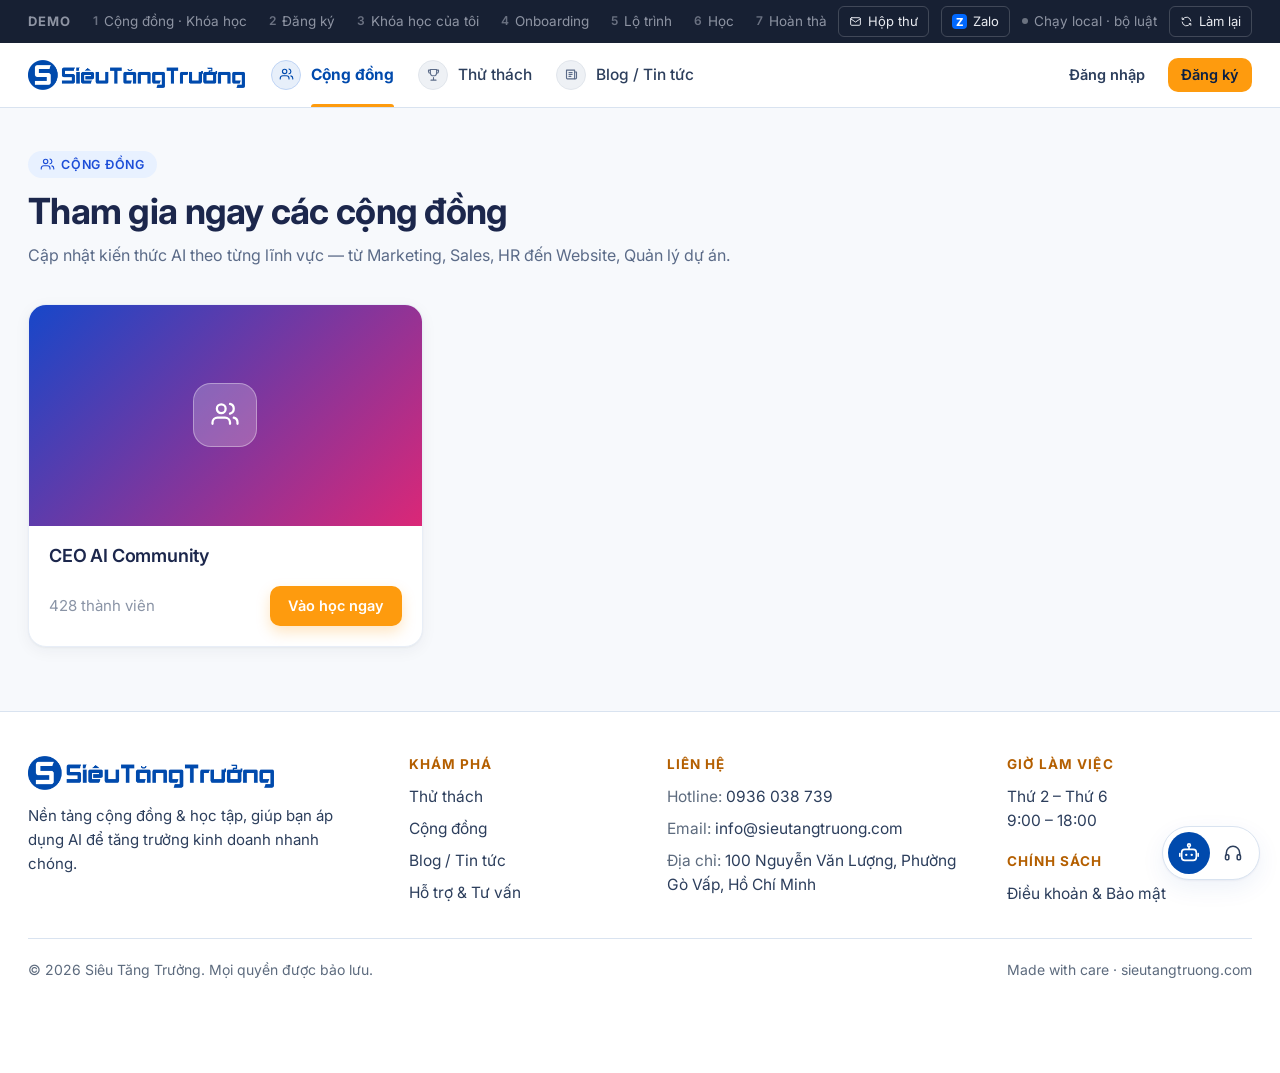
==== v2/index.html @ 042442c1 "2 version" ====
<!doctype html>
<html lang="vi">
<head>
<meta charset="utf-8">
<meta name="viewport" content="width=device-width,initial-scale=1,viewport-fit=cover">
<title>Hành trình AI for CEO · Version 2</title>
<link rel="preconnect" href="https://fonts.googleapis.com">
<link rel="preconnect" href="https://fonts.gstatic.com" crossorigin>
<link rel="stylesheet" href="https://fonts.googleapis.com/css2?family=Inter:wght@400..800&family=Roboto:wght@400..800&display=swap">
<link rel="stylesheet" href="../css/style.css">
</head>
<body>
<div id="app"></div>
<div id="toast" role="status" aria-live="polite"></div>

<!-- Thứ tự nạp quan trọng: dữ liệu → logic → giao diện → khởi động -->
<script>window.APP_V=2; /* Version 2: khóa học nằm trong Cộng đồng, không có trang Khóa học riêng */</script>
<script src="../js/data.js"></script>      <!-- nội dung khóa học: module, bài tập, giá -->
<script src="../js/planner.js"></script>   <!-- chia bài học, cá nhân hóa lộ trình, AI -->
<script src="../js/chatbot.js"></script>   <!-- chatbot onboarding + AI Learning Assistant -->
<script src="../js/email.js"></script>     <!-- email tự động: xác nhận đăng ký (hộp thư mô phỏng) -->
<script src="../js/dashboard.js"></script> <!-- Dashboard: bản đồ năng lực, hành trình, chia sẻ Facebook -->
<script src="../js/remind.js"></script>    <!-- nhắc lịch học kiểu Duolingo: Email + Zalo OA -->
<script src="../js/community.js"></script> <!-- CEO AI Community kiểu Skool, mở ở tab riêng -->
<script src="../js/screens.js"></script>   <!-- giao diện từng màn hình -->
<script src="../js/app.js"></script>       <!-- trạng thái, điều hướng, nút bấm, khởi động -->
</body>
</html>
---- css/style.css ----
/* =========================================================
   AI for CEO · Học viện Siêu Tăng Trưởng — giao diện
   Brand: xanh logo + cam ưu đãi. Tối giản: nền trắng, viền mảnh, 1 màu nhấn.
   ========================================================= */

/* ---------- token màu (sáng / tối) ---------- */
:root{
  /* Modern Executive Learning Platform (theo ai_for_ceo_ui_redesign.md) */
  --bg:#F7F9FC;--bg-2:#F0F3F8;--surface:#FFFFFF;--line:#E6EAF0;--line-2:#D5DCE6;
  --ink:#172033;--ink-2:#344054;--muted:#667085;
  /* Blue = hành động chính */
  --blue:#3874FF;--blue-hover:#1747C9;--blue-ink:#1747C9;--on-blue:#FFFFFF;--blue-soft:#EEF3FF;--blue-line:#C8D8FF;
  /* màu chức năng: Purple = AI · Green = hoàn thành · Orange = milestone · Yellow = thành tích · Teal = tiến độ/năng lực · Pink = điểm mốc hành trình */
  --purple:#7C5CFC;--purple-soft:#F2EFFF;--teal:#18A999;--teal-soft:#E7F7F5;--green:#22A06B;--yellow:#F5B942;--yellow-soft:#FFF6E0;--pink:#E66AAD;--pink-soft:#FDEFF6;
  --orange:#EF8426;--orange-ink:#B85A0C;--orange-soft:#FFF2E6;
  --ok:#17784F;--ok-soft:#E7F6EE;--warn:#8F5600;--warn-soft:#FFF5E0;--bad:#B4302A;--bad-soft:#FBE8E6;
  --shadow:0 1px 2px rgba(23,32,51,.04),0 4px 16px rgba(23,32,51,.05);
  --shadow-lg:0 2px 6px rgba(23,32,51,.05),0 16px 40px rgba(23,32,51,.08);
  --demo-bg:#172033;--demo-ink:#E8EAF0;--demo-muted:#8E94A3;
  --player:#172033;--player-2:#22304F;
  --r:16px;
  --logo:#0A4AAD;--logo-ink:#FFFFFF;
  --font:Roboto,system-ui,-apple-system,"Segoe UI",Arial,sans-serif;
  color-scheme:light;
}
@media (prefers-color-scheme:dark){:root:not([data-theme="light"]){color-scheme:dark;
  --bg:#0C0F16;--bg-2:#121620;--surface:#141925;--line:#232A38;--line-2:#313A4B;
  --ink:#EEF0F5;--ink-2:#C4C9D4;--muted:#8A92A2;
  --blue:#7AA2FF;--blue-hover:#9CB8FF;--blue-ink:#9CB8FF;--on-blue:#0C0F16;--blue-soft:#18203A;--blue-line:#2B3A66;--purple:#A08BFF;--purple-soft:#211B3D;--teal:#3CC9B8;--teal-soft:#10302C;--green:#4CC48D;--yellow:#F5C35E;--yellow-soft:#2E2610;--pink:#F08DC2;--pink-soft:#36182A;--shadow-lg:0 2px 6px rgba(0,0,0,.4),0 16px 40px rgba(0,0,0,.4);
  --orange:#FFA733;--orange-ink:#FFB95C;--orange-soft:#2F2310;
  --ok:#5CC98A;--ok-soft:#132B1D;--warn:#EDB65B;--warn-soft:#2E230E;--bad:#FF8074;--bad-soft:#361A18;
  --shadow:0 1px 2px rgba(0,0,0,.4),0 8px 24px rgba(0,0,0,.35);--demo-bg:#06080C;--player:#06080C;--player-2:#161C2B;--logo:#6F9BFF;--logo-ink:#0C0F16;}}
:root[data-theme="dark"]{color-scheme:dark;
  --bg:#0C0F16;--bg-2:#121620;--surface:#141925;--line:#232A38;--line-2:#313A4B;
  --ink:#EEF0F5;--ink-2:#C4C9D4;--muted:#8A92A2;
  --blue:#7AA2FF;--blue-hover:#9CB8FF;--blue-ink:#9CB8FF;--on-blue:#0C0F16;--blue-soft:#18203A;--blue-line:#2B3A66;--purple:#A08BFF;--purple-soft:#211B3D;--teal:#3CC9B8;--teal-soft:#10302C;--green:#4CC48D;--yellow:#F5C35E;--yellow-soft:#2E2610;--pink:#F08DC2;--pink-soft:#36182A;--shadow-lg:0 2px 6px rgba(0,0,0,.4),0 16px 40px rgba(0,0,0,.4);
  --orange:#FFA733;--orange-ink:#FFB95C;--orange-soft:#2F2310;
  --ok:#5CC98A;--ok-soft:#132B1D;--warn:#EDB65B;--warn-soft:#2E230E;--bad:#FF8074;--bad-soft:#361A18;
  --shadow:0 1px 2px rgba(0,0,0,.4),0 8px 24px rgba(0,0,0,.35);--demo-bg:#06080C;--player:#06080C;--player-2:#161C2B;--logo:#6F9BFF;--logo-ink:#0C0F16;}

/* ---------- nền tảng ---------- */
*{box-sizing:border-box}
html,body{margin:0}
img{max-width:100%}
[hidden]{display:none!important}
body{background:var(--bg);color:var(--ink);font-family:var(--font);font-size:16px;line-height:1.55;-webkit-font-smoothing:antialiased}
h1,h2,h3,h4{margin:0;line-height:1.25;text-wrap:balance;letter-spacing:-.01em}
p{margin:0}
button,input,select,textarea{font:inherit;color:inherit}
button{cursor:pointer}
:focus-visible{outline:2px solid var(--blue);outline-offset:2px;border-radius:6px}
.ic{flex:none;vertical-align:middle}
.wrap{max-width:1160px;margin-inline:auto;padding-inline:20px}
.narrow{max-width:840px}
.muted{color:var(--muted)}
.tnum{font-variant-numeric:tabular-nums}
.strike{text-decoration:line-through;color:var(--muted);font-weight:500}
@media (prefers-reduced-motion:reduce){*{animation:none!important;transition:none!important}}

/* ---------- thanh demo ---------- */
.demo{background:var(--demo-bg);color:var(--demo-ink);font-size:13.5px}
.demo .wrap{display:flex;align-items:center;gap:12px;padding-block:6px}
.demo-tag{font-weight:700;letter-spacing:.08em;text-transform:uppercase;font-size:13px;color:var(--demo-muted);white-space:nowrap}
.demo-steps{display:flex;gap:2px;overflow-x:auto;flex:1;scrollbar-width:none}
.demo-steps::-webkit-scrollbar{display:none}
.demo-steps button{background:transparent;border:0;color:var(--demo-muted);padding:5px 10px;border-radius:6px;white-space:nowrap;font-size:13.5px;display:flex;gap:6px;align-items:center}
.demo-steps button b{font-weight:600;font-size:12px;opacity:.7}
.demo-steps button:hover{color:var(--demo-ink)}
.demo-steps button.on{color:#fff;background:rgba(255,255,255,.1)}
.demo-reset{background:none;border:1px solid rgba(255,255,255,.18);color:var(--demo-ink);border-radius:6px;padding:4px 10px;font-size:13px;white-space:nowrap;display:flex;gap:6px;align-items:center}
.ai-dot{display:inline-flex;align-items:center;gap:6px;white-space:nowrap;color:var(--demo-muted)}
.ai-dot i{width:6px;height:6px;border-radius:50%;background:#6b7280}
.ai-dot.on i{background:#4ade80}
@media (max-width:760px){.ai-dot span{display:none}}

/* ---------- header ---------- */
.hdr{background:color-mix(in srgb,var(--surface) 94%,transparent);backdrop-filter:saturate(1.4) blur(10px);border-bottom:1px solid var(--line);position:sticky;top:env(safe-area-inset-top,0px);z-index:20}
.hdr .wrap{display:flex;align-items:center;height:64px;gap:20px}
.logo{display:flex;align-items:center;gap:8px;background:none;border:0;padding:0;color:var(--logo)}
.logo-img{height:30px;width:auto;max-width:none;display:block}
@media (max-width:900px){.logo-img{height:26px}}
@media (max-width:420px){.logo-img{height:22px}}
.nav{display:flex;gap:4px;align-items:center;flex:1}
.nav button{background:none;border:0;padding:8px 12px;border-radius:8px;color:var(--ink-2);font-weight:500;font-size:15.5px;white-space:nowrap}
.nav button:hover{background:var(--bg-2);color:var(--ink)}
.nav button.on{color:var(--blue);font-weight:600}
.hdr-r{display:flex;align-items:center;gap:10px;margin-left:auto}
.hdr .me{display:flex;align-items:center;gap:8px;background:none;border:0;padding:4px;font-weight:600;font-size:15px;color:var(--ink);white-space:nowrap}
.avatar{width:32px;height:32px;border-radius:50%;background:var(--blue-soft);color:var(--blue);display:grid;place-items:center;font-weight:700;font-size:14px}
@media (max-width:1060px){.nav{display:none}.hdr .me span.n{display:none}}

/* ---------- nút ---------- */
.btn{display:inline-flex;align-items:center;justify-content:center;gap:8px;border-radius:10px;border:1px solid transparent;padding:10px 16px;font-weight:600;font-size:15px;line-height:1.2;transition:background .15s,border-color .15s,color .15s;white-space:nowrap}
.btn-lg{padding:13px 22px;font-size:16px;border-radius:12px}
.btn-sm{padding:7px 12px;font-size:14.5px;border-radius:10px}
.btn-primary{background:var(--blue);color:var(--on-blue)}
.btn-primary:hover{background:var(--blue-hover)}
.btn-line{background:var(--surface);border-color:var(--line);color:var(--ink);box-shadow:0 1px 2px rgba(23,32,51,.04)}
.btn-line:hover{border-color:var(--line-2);background:var(--bg-2)}
.btn-ghost{background:transparent;color:var(--ink-2)}
.btn-ghost:hover{background:var(--bg-2)}
.btn-link{background:none;border:0;padding:0;color:var(--blue);font-weight:600}
.btn[disabled]{opacity:.4;cursor:not-allowed}
.btn-block{width:100%}

/* ---------- chữ ---------- */
.eyebrow{font-size:13px;font-weight:700;letter-spacing:.1em;text-transform:uppercase;color:var(--blue)}
.h2{font-size:clamp(26px,2.6vw,30px);font-weight:700;letter-spacing:-.015em}
.sec-head .h2{font-size:clamp(30px,3.4vw,38px)}
.h3{font-size:19px;font-weight:600}
.sub{color:var(--muted);font-size:16px;max-width:62ch}
.sec{padding-block:88px}
.band{background:var(--bg-2);border-block:1px solid var(--line)}
.sec-head{display:grid;gap:12px;margin-bottom:40px;max-width:760px}
.promo{display:inline-flex;align-items:center;gap:6px;font-size:13px;font-weight:700;color:var(--orange-ink);background:var(--orange-soft);padding:4px 10px;border-radius:6px}

/* ---------- card & lưới ---------- */
.card{background:var(--surface);border:1px solid var(--line);border-radius:var(--r);box-shadow:var(--shadow)}
.pad{padding:24px}
.grid{display:grid;gap:16px}
.g2{grid-template-columns:repeat(2,minmax(0,1fr))}
.g3{grid-template-columns:repeat(3,minmax(0,1fr))}
.g4{grid-template-columns:repeat(4,minmax(0,1fr))}
@media (max-width:980px){.g4{grid-template-columns:repeat(2,minmax(0,1fr))}.g3{grid-template-columns:repeat(2,minmax(0,1fr))}}
@media (max-width:640px){.g2,.g3,.g4{grid-template-columns:1fr}}

/* ---------- landing: hero ---------- */
.hero{display:grid;grid-template-columns:1.1fr .9fr;gap:56px;align-items:center;padding-block:72px 88px}
.hero h1{font-size:clamp(48px,7.4vw,90px);font-weight:800;letter-spacing:-.045em;line-height:.98;margin-top:18px}
.hero h1 span{color:var(--blue)}
.hero-kicker{font-size:19px;font-weight:700;margin-top:18px;color:var(--ink)}
.hero-lead{font-size:clamp(19px,1.8vw,22px);color:var(--ink-2);margin-top:10px;max-width:40ch;line-height:1.5}
.hero-price{display:flex;align-items:baseline;gap:12px;flex-wrap:wrap;margin-top:28px}
.hero-cta{display:flex;flex-wrap:wrap;gap:10px;margin-top:22px}
.hero-facts{list-style:none;padding:0;margin:28px 0 0;display:flex;flex-wrap:wrap;gap:8px 24px;color:var(--muted);font-size:15px}
.hero-facts li{display:flex;gap:7px;align-items:center}
.hero-card{box-shadow:var(--shadow);padding:20px}
.hc-top{display:flex;justify-content:space-between;align-items:center;font-size:13.5px;color:var(--muted);padding-bottom:14px;border-bottom:1px solid var(--line)}
.hc-chat{display:grid;gap:8px;padding-block:16px}
.bub{padding:10px 13px;border-radius:12px;font-size:15px;max-width:88%;line-height:1.45;justify-self:start;min-width:0;overflow-wrap:anywhere}
.bub.me{background:var(--blue);color:var(--on-blue);justify-self:end;border-bottom-right-radius:4px}
.bub.bot{background:var(--bg-2);border-bottom-left-radius:4px}
.hc-plan{list-style:none;padding:0;margin:0;border-top:1px solid var(--line)}
.hc-plan li{display:grid;grid-template-columns:50px 1fr auto;gap:10px;padding:9px 0;border-bottom:1px solid var(--line);font-size:14.5px;align-items:center}
.hc-plan li:last-child{border-bottom:0}
.hc-plan li span:nth-child(2){overflow:hidden;text-overflow:ellipsis;white-space:nowrap;min-width:0}
.hc-plan .d{color:var(--muted);font-size:13px;font-weight:600}
.hc-plan .m{color:var(--muted);font-size:13px}
@media (max-width:920px){.hero{grid-template-columns:1fr;gap:40px;padding-block:48px 64px}}

/* ---------- landing: các khối nội dung ---------- */
.isnot .card{display:grid;gap:14px;align-content:start}
.isnot ul{list-style:none;padding:0;margin:0;display:grid;gap:12px}
.isnot li{display:grid;grid-template-columns:22px 1fr;gap:10px}
.isnot .yes .ic{color:var(--ok);margin-top:3px}
.isnot .no .ic{color:var(--bad);margin-top:3px}
.isnot .no li{color:var(--ink-2)}
.oneliner{margin-top:24px;padding:22px 24px;border-radius:var(--r);background:var(--blue-soft);font-size:18px;font-weight:600;line-height:1.5}
.oneliner span{display:block;font-size:12.5px;font-weight:700;letter-spacing:.1em;text-transform:uppercase;color:var(--blue);margin-bottom:6px}
.chain{display:flex;flex-wrap:wrap;gap:8px;align-items:center}
.chain span{font-size:14.5px;font-weight:700;letter-spacing:.02em;padding:8px 14px;border-radius:99px;border:1px solid var(--line-2);background:var(--surface);white-space:nowrap}
.chain span:last-child{background:var(--blue);color:var(--on-blue);border-color:var(--blue)}
.chain .ic{color:var(--muted)}
.aha{list-style:none;padding:0;margin:28px 0 0;display:grid;grid-template-columns:repeat(4,minmax(0,1fr));gap:16px}
.aha li{font-size:16px;font-weight:600;line-height:1.45;padding-top:14px;border-top:2px solid var(--ink)}
@media (max-width:900px){.aha{grid-template-columns:repeat(2,minmax(0,1fr))}}
@media (max-width:520px){.aha{grid-template-columns:1fr}}
.mod{display:grid;gap:8px;align-content:start;padding:20px}
.mod .no{font-size:13px;font-weight:700;color:var(--muted);letter-spacing:.06em;font-variant-numeric:tabular-nums}
.mod h3{font-size:17px;font-weight:700}
.mod p{font-size:14.5px;color:var(--muted);line-height:1.5}
.adsflow{display:grid;grid-template-columns:repeat(6,minmax(0,1fr));gap:12px}
.adsflow div{padding:16px;border-radius:10px;background:var(--surface);border:1px solid var(--line);display:grid;gap:6px;align-content:start}
.adsflow b{font-size:13px;letter-spacing:.08em;text-transform:uppercase;color:var(--blue)}
.adsflow p{font-size:14.5px;color:var(--ink-2);line-height:1.5}
@media (max-width:980px){.adsflow{grid-template-columns:repeat(3,minmax(0,1fr))}}
@media (max-width:560px){.adsflow{grid-template-columns:1fr}}
.formula{display:grid;grid-template-columns:repeat(5,minmax(0,1fr));border-top:1px solid var(--line-2)}
.formula li{list-style:none;padding:18px 18px 0 0;position:relative}
.formula li::before{content:"";position:absolute;top:-5px;left:0;width:9px;height:9px;border-radius:50%;background:var(--blue)}
.formula .n{font-size:13px;font-weight:700;color:var(--muted);letter-spacing:.06em}
.formula h3{font-size:16.5px;margin:6px 0 6px}
.formula p{font-size:14.5px;color:var(--muted)}
ol.formula{margin:0;padding:0}
@media (max-width:980px){.formula{grid-template-columns:1fr;border-top:0;border-left:1px solid var(--line-2);gap:4px}.formula li{padding:0 0 18px 22px}.formula li::before{top:6px;left:-5px}}
.ratio{display:flex;gap:4px;margin-top:28px;height:44px;border-radius:10px;overflow:hidden;font-size:14.5px;font-weight:600}
.ratio div{display:flex;align-items:center;padding-inline:16px;white-space:nowrap;overflow:hidden}
.ratio .a{flex:75;background:var(--blue);color:var(--on-blue)}
.ratio .b{flex:25;background:var(--bg-2);color:var(--ink-2);border:1px solid var(--line)}
.layer{padding:24px;display:grid;gap:10px;align-content:start}
.layer .tag{font-size:12.5px;font-weight:700;letter-spacing:.08em;text-transform:uppercase;color:var(--muted)}
.layer.core{border-color:var(--blue)}
.layer.core .tag{color:var(--blue)}
.layer h3{font-size:19px}
.layer p{font-size:15.5px;color:var(--ink-2)}
.promise{list-style:none;padding:0;margin:0;display:grid;gap:14px}
.promise li{display:grid;grid-template-columns:22px 1fr;gap:10px}
.promise .ic{color:var(--blue);margin-top:3px}
.ba{display:grid;gap:16px}
.ba div{padding:20px;border-radius:var(--r);border:1px solid var(--line);background:var(--surface);display:grid;gap:8px;align-content:start}
.ba b{font-size:12.5px;letter-spacing:.1em;text-transform:uppercase;color:var(--muted)}
.ba div:last-child{border-color:var(--blue)}
.ba div:last-child b{color:var(--blue)}
.ba p{font-size:16.5px;font-weight:600;line-height:1.45}
.price-wrap{display:grid;grid-template-columns:1fr 420px;gap:40px;align-items:start}
.price-box{padding:28px;box-shadow:var(--shadow);display:grid;gap:18px}
.price-now{font-size:46px;font-weight:800;letter-spacing:-.03em;line-height:1}
.price-row{display:flex;align-items:baseline;gap:12px;flex-wrap:wrap}
.cta-band{display:flex;justify-content:space-between;align-items:center;gap:24px;flex-wrap:wrap;padding:36px;border-radius:16px;background:var(--blue);color:var(--on-blue)}
.cta-band h2{font-size:clamp(24px,2.6vw,32px);font-weight:800;max-width:30ch}
.cta-band p{opacity:.85;margin-top:8px}
.cta-band .btn{background:var(--on-blue);color:var(--blue)}
@media (max-width:900px){.price-wrap{grid-template-columns:1fr}}

/* ---------- khung trang ---------- */
.page{padding-block:36px 64px}
.page-head{display:grid;gap:10px;margin-bottom:28px}
.crumbs{display:flex;gap:6px;align-items:center;font-size:14px;color:var(--muted);margin-bottom:18px;flex-wrap:wrap}
.crumbs button{background:none;border:0;padding:0;color:var(--muted);font-weight:500}
.crumbs button:hover{color:var(--blue)}
.two{display:grid;grid-template-columns:minmax(0,1fr) 360px;gap:24px;align-items:start}
.sticky{position:sticky;top:calc(env(safe-area-inset-top,0px) + 84px)}
@media (max-width:980px){.two{grid-template-columns:1fr}.sticky{position:static}}

/* ---------- form ---------- */
.form{padding:28px;display:grid;gap:26px}
fieldset{border:0;padding:0;margin:0;display:grid;gap:10px}
legend{font-weight:600;margin-bottom:10px;font-size:16px;padding:0}
.opt-grid{display:grid;grid-template-columns:repeat(auto-fill,minmax(200px,1fr));gap:8px}
.opt{display:flex;gap:10px;align-items:center;border:1px solid var(--line-2);border-radius:10px;padding:11px 13px;cursor:pointer;background:var(--surface);font-size:15.5px;transition:border-color .15s,background .15s}
.opt:hover{border-color:var(--blue)}
.opt input{accent-color:var(--blue);width:16px;height:16px;margin:0;flex:none}
.opt:has(input:checked){border-color:var(--blue);background:var(--blue-soft)}
.field{display:grid;gap:6px}
.field label{font-weight:600;font-size:14.5px}
.inp{width:100%;border:1px solid var(--line-2);border-radius:10px;padding:10px 12px;background:var(--surface);font-size:15.5px}
.inp:focus{outline:2px solid var(--blue);outline-offset:-1px;border-color:transparent}
textarea.inp{resize:vertical;min-height:80px;line-height:1.55}
input[type=file].inp{padding:8px}
.row2{display:grid;grid-template-columns:1fr 1fr;gap:14px}
@media (max-width:560px){.row2{grid-template-columns:1fr}}
.form-foot{display:flex;justify-content:space-between;align-items:center;gap:12px;flex-wrap:wrap}
.hint{font-size:14px;color:var(--muted)}
.sample-tag{display:inline-flex;gap:6px;align-items:center;font-size:13px;font-weight:600;color:var(--muted);border:1px dashed var(--line-2);padding:3px 10px;border-radius:6px}
.demo-box{border:1px dashed var(--line-2);border-radius:10px;padding:14px 16px;display:grid;gap:10px}
.demo-box .t{font-size:12px;font-weight:700;letter-spacing:.08em;text-transform:uppercase;color:var(--muted)}
.seg{display:inline-flex;border:1px solid var(--line-2);border-radius:10px;overflow:hidden;flex-wrap:wrap;justify-self:start}
.seg button{background:var(--surface);border:0;padding:8px 14px;font-size:14.5px;font-weight:500;color:var(--ink-2)}
.seg button+button{border-left:1px solid var(--line-2)}
.seg button.on{background:var(--ink);color:var(--bg)}

/* ---------- lỗi & phản hồi hệ thống ---------- */
.err{display:flex;gap:8px;align-items:flex-start;color:var(--bad);font-size:14.5px;font-weight:500;background:var(--bad-soft);padding:10px 12px;border-radius:8px}
.inp[aria-invalid="true"]{border-color:var(--bad);box-shadow:0 0 0 3px var(--bad-soft)}
#toast{position:fixed;left:50%;bottom:calc(24px + env(safe-area-inset-bottom,0px));transform:translate(-50%,16px);z-index:60;display:flex;gap:10px;align-items:center;background:var(--ink);color:var(--bg);padding:12px 18px;border-radius:12px;font-size:15.5px;font-weight:500;box-shadow:var(--shadow);opacity:0;pointer-events:none;transition:opacity .2s,transform .2s;max-width:calc(100vw - 40px)}
#toast.show{opacity:1;transform:translate(-50%,0)}
#toast .ic{color:#4ade80}
#toast.bad .ic{color:#FF8074}

/* ---------- stepper thanh toán ---------- */
.stepper{display:flex;gap:24px;flex-wrap:wrap;margin-bottom:24px;font-size:14.5px}
.stepper span{display:flex;gap:8px;align-items:center;font-weight:600;color:var(--muted)}
.stepper span i{font-style:normal;width:22px;height:22px;border-radius:50%;display:grid;place-items:center;font-size:12.5px;border:1px solid var(--line-2)}
.stepper span.on{color:var(--ink)}
.stepper span.on i{background:var(--blue);color:var(--on-blue);border-color:var(--blue)}
.stepper span.ok i{background:var(--ok-soft);color:var(--ok);border-color:transparent}

/* ---------- tóm tắt, trạng thái ---------- */
.sum-row{display:flex;justify-content:space-between;gap:12px;padding:11px 0;border-bottom:1px solid var(--line);font-size:15.5px}
.sum-row:last-child{border-bottom:0}
.sum-row .k{color:var(--muted)}
.sum-row .v{font-weight:600;text-align:right}
.sum-row.disc .v{color:var(--orange-ink)}
.total{font-size:28px;font-weight:800;letter-spacing:-.02em}
.status{display:grid;justify-items:center;text-align:center;gap:14px;padding:48px 24px}
.status .big{width:60px;height:60px;border-radius:50%;display:grid;place-items:center}
.status .big.ok{background:var(--ok-soft);color:var(--ok)}
.status .big.bad{background:var(--bad-soft);color:var(--bad)}
.spin{width:40px;height:40px;border-radius:50%;border:3px solid var(--line);border-top-color:var(--blue);animation:sp .9s linear infinite}
@keyframes sp{to{transform:rotate(360deg)}}
.callout{border-radius:10px;padding:14px 16px;display:grid;gap:8px;font-size:15.5px}
.callout.warn{background:var(--warn-soft)}
.callout.warn b{color:var(--warn)}
.callout.info{background:var(--blue-soft)}
.callout.ok{background:var(--ok-soft)}

/* ---------- chat ---------- */
.chat{display:flex;flex-direction:column;height:min(640px,72vh);overflow:hidden}
.chat-h{display:flex;align-items:center;gap:12px;padding:14px 18px;border-bottom:1px solid var(--line)}
.bot-av{width:36px;height:36px;border-radius:50%;background:var(--blue-soft);color:var(--blue);display:grid;place-items:center;flex:none}
.chat-h b{display:block;font-size:16px}
.chat-h span{font-size:13.5px;color:var(--muted)}
.step-count{margin-left:auto;display:inline-flex;gap:6px;align-items:center;font-size:14px;font-weight:600;color:var(--blue);background:var(--blue-soft);padding:5px 12px;border-radius:99px;white-space:nowrap}
.chat-log{flex:1;overflow-y:auto;padding:18px;display:flex;flex-direction:column;gap:10px}
.msg{padding:10px 14px;border-radius:12px;max-width:84%;font-size:15.5px;line-height:1.55;overflow-wrap:anywhere}
.msg.bot{background:var(--bg-2);border-bottom-left-radius:4px}
.msg.user{background:var(--blue);color:var(--on-blue);margin-left:auto;border-bottom-right-radius:4px}
.msg.typing{color:var(--muted);font-style:italic}
.chips{display:flex;flex-wrap:wrap;gap:8px;padding:0 18px 12px}
.chip{border:1px solid var(--line-2);color:var(--ink);background:var(--surface);border-radius:99px;padding:9px 15px;min-height:38px;font-size:15px;font-weight:500;line-height:1.2}
.chip:hover{border-color:var(--blue);color:var(--blue)}
.chip.on{background:var(--blue-soft);border-color:var(--blue);color:var(--blue)}
.chip.cta{background:var(--blue);border-color:var(--blue);color:var(--on-blue);font-weight:600}
.chat-in{display:flex;gap:8px;padding:12px 14px;border-top:1px solid var(--line)}
.chat-in .inp{flex:1}
.send{width:42px;height:42px;border-radius:10px;border:0;background:var(--blue);color:var(--on-blue);display:grid;place-items:center;flex:none}

/* ---------- hồ sơ học viên ---------- */
.prof h3{font-size:16.5px}
.prof-row{display:grid;grid-template-columns:minmax(120px,44%) 1fr;gap:12px;padding:11px 0;border-bottom:1px solid var(--line);font-size:15px;align-items:start}
.prof-row:last-child{border-bottom:0}
.prof-row .k{color:var(--muted)}
.prof-row .v{font-weight:600}
.prof-row .v small{display:block;font-weight:500;font-size:12.5px;color:var(--ok);margin-top:2px}
.prof-row .v.empty{color:var(--muted);font-weight:400}
.bar{height:6px;border-radius:99px;background:var(--bg-2);overflow:hidden}
.bar i{display:block;height:100%;background:var(--blue);border-radius:99px;transition:width .3s}
.phases{display:flex;gap:6px;flex-wrap:wrap;margin-top:6px}
.phases span{font-size:14px;font-weight:500;padding:5px 12px;border-radius:99px;border:1px solid var(--line);color:var(--ink-2)}
.phases span b{color:var(--blue);margin-right:5px}

/* ---------- lộ trình ---------- */
.stats{display:grid;grid-template-columns:repeat(4,minmax(0,1fr));border:1px solid var(--line);border-radius:10px}
.stats div{padding:14px 16px;border-left:1px solid var(--line)}
.stats div:first-child{border-left:0}
.stats b{display:block;font-size:22px;font-weight:800;letter-spacing:-.01em}
.stats span{font-size:13.5px;color:var(--muted)}
@media (max-width:640px){.stats{grid-template-columns:repeat(2,minmax(0,1fr))}.stats div:nth-child(3){border-left:0}.stats div:nth-child(n+3){border-top:1px solid var(--line)}}
.src{display:inline-flex;gap:6px;align-items:center;font-size:13.5px;font-weight:600;color:var(--blue)}
details.skipped{margin-top:24px;border-top:1px solid var(--line);padding-top:16px}
details.skipped summary{cursor:pointer;font-weight:600;font-size:15px;color:var(--ink-2)}
details.skipped ul{margin:12px 0 0;padding-left:18px;display:grid;gap:6px;font-size:14.5px;color:var(--muted)}
.gen{display:grid;justify-items:center;gap:18px;padding:64px 24px;text-align:center}
.gen ol{list-style:none;padding:0;margin:0;display:grid;gap:8px;text-align:left}
.gen li{display:flex;gap:10px;align-items:center;font-size:15.5px;color:var(--muted);animation:fadein .5s both}
.gen li .ic{color:var(--blue)}
.gen li:nth-child(2){animation-delay:.4s}.gen li:nth-child(3){animation-delay:.8s}.gen li:nth-child(4){animation-delay:1.2s}
@keyframes fadein{from{opacity:.2}to{opacity:1}}

/* ---------- danh sách bài học theo chương (thu gọn / mở ra) ---------- */
.ph-tools{display:flex;justify-content:space-between;align-items:center;gap:10px;flex-wrap:wrap;margin:18px 0 10px}
.ph-tools>div{display:flex;gap:4px}
.phases-list{display:grid;gap:10px}
.phase{border:1px solid var(--line);border-radius:12px;background:var(--surface);overflow:hidden}
.phase.cur{border-color:var(--blue-line)}
.ph-head{width:100%;display:grid;grid-template-columns:20px minmax(0,1fr) auto;gap:12px;align-items:center;padding:14px 16px;background:none;border:0;text-align:left}
.ph-head:hover{background:var(--bg-2)}
.phase.cur .ph-head{background:var(--blue-soft)}
.ph-head .chev{display:grid;place-items:center;color:var(--muted);transition:transform .2s}
.phase.open .ph-head .chev{transform:rotate(90deg)}
.ph-t small{display:block;font-size:13px;font-weight:700;letter-spacing:.06em;text-transform:uppercase;color:var(--muted)}
.phase.cur .ph-t small{color:var(--blue)}
.phase.done .ph-t small{color:var(--ok)}
.ph-t b{font-size:16.5px}
.ph-r{display:flex;align-items:center;gap:10px;font-size:14px;color:var(--muted);white-space:nowrap}
.ph-bar{width:64px;height:5px;border-radius:99px;background:var(--bg-2);overflow:hidden;display:inline-block}
.ph-bar i{display:block;height:100%;background:var(--ok)}
.phase.cur .ph-bar{background:var(--surface)}
ol.lessons{list-style:none;margin:0;padding:0 16px}
.lrow{display:grid;grid-template-columns:28px minmax(0,1fr) auto;gap:12px;padding:14px 0;border-top:1px solid var(--line);align-items:start}
.lrow .dot{position:relative;width:26px;height:26px;border-radius:50%;display:grid;place-items:center;font-size:13px;font-weight:700;border:1.5px solid var(--line-2);color:var(--ink-2);font-variant-numeric:tabular-nums;margin-top:1px}
.lrow.cur .dot{background:var(--blue);border-color:var(--blue);color:var(--on-blue)}
.lrow.done .dot{border-color:var(--ok);color:var(--ok)}
/* dấu tick nhỏ ở góc, không che số ngày */
.lrow .dot .tick{position:absolute;right:-5px;bottom:-4px;width:15px;height:15px;border-radius:50%;background:var(--ok);color:#fff;display:grid;place-items:center;box-shadow:0 0 0 2px var(--surface)}
.lrow .dot .tick .ic{stroke-width:3}
.lmeta{display:flex;flex-wrap:wrap;gap:4px 10px;align-items:center;font-size:13.5px;color:var(--muted)}
.lmeta span:first-child{text-transform:capitalize}
.lmeta .mt{font-weight:600;color:var(--blue)}
.lrow .tt{font-weight:600;font-size:16px;line-height:1.4;margin-top:2px}
.lrow .tt button{background:none;border:0;padding:0;text-align:left;font-weight:600;color:inherit}
.lrow .tt button:hover{color:var(--blue);text-decoration:underline}
.lrow.cur .tt{color:var(--blue)}
.lrow.done .tt{color:var(--muted)}
.lcontent{list-style:none;margin:8px 0 0;padding:0;display:grid;gap:2px}
.lcontent li{display:grid;grid-template-columns:16px 1fr auto;gap:8px;align-items:center;font-size:14.5px;color:var(--ink-2);padding:2px 0}
.lcontent li .ic{color:var(--muted)}
.lcontent li .m{font-size:13.5px;color:var(--muted)}
.lcontent li.done{color:var(--muted)}
.lcontent li.done .ic{color:var(--ok)}
.lrow .why{display:flex;gap:6px;align-items:flex-start;font-size:14px;color:var(--muted);margin-top:6px}
.lrow .why .ic{color:var(--blue);margin-top:2px}
.lrow .mn{display:flex;flex-direction:column;gap:6px;align-items:flex-end;font-size:14px;color:var(--muted);white-space:nowrap}
/* bài chưa mở: học xong bài trước mới mở */
.lrow.locked .tt,.lrow.locked .lcontent li{color:var(--muted)}
.pill.lock{display:inline-flex;gap:4px;align-items:center;background:var(--bg-2);color:var(--muted)}
.lrow .mn .pill.ok{color:var(--ok)}.lrow .mn .pill.blue{color:var(--blue)}.lrow .mn .pill.wait{color:var(--warn)}
@media (max-width:640px){.ph-bar{display:none}.lrow{grid-template-columns:28px minmax(0,1fr)}.lrow .mn{grid-column:2;flex-direction:row;align-items:center}}

/* ---------- trang khóa học ---------- */
.today{background:var(--blue-soft);border:1px solid var(--blue-line);border-radius:var(--r);padding:26px;display:grid;gap:16px}
.today .lbl{font-size:13px;font-weight:700;letter-spacing:.1em;text-transform:uppercase;color:var(--blue)}
.today h2{font-size:26px;font-weight:700}
.today ul{list-style:none;padding:0;margin:0;display:grid;gap:6px}
.today li{display:flex;gap:10px;align-items:center;background:var(--surface);border-radius:8px;padding:10px 12px;font-size:15.5px}
.today li .ic{color:var(--blue)}
.today li.done{color:var(--muted)}
.today li.done .ic{color:var(--ok)}
.today li .m{margin-left:auto;font-size:13.5px;color:var(--muted);white-space:nowrap}
.ring{display:flex;gap:18px;align-items:center}
.ring svg{flex:none}
.ring b{font-size:32px;font-weight:800;display:block;line-height:1;letter-spacing:-.02em}
.kv{display:grid;gap:9px;font-size:15px}
.kv div{display:flex;justify-content:space-between;gap:10px}
.kv span{color:var(--muted)}
.event{display:grid;gap:8px}
.event .tag{font-size:12.5px;font-weight:700;letter-spacing:.08em;text-transform:uppercase;color:var(--blue)}
.event h3{font-size:17px}
.event p{font-size:14.5px;color:var(--muted)}
.pill{font-size:13px;font-weight:600;padding:3px 10px;border-radius:99px;white-space:nowrap}
.pill.ok{background:var(--ok-soft);color:var(--ok)}
.pill.wait{background:var(--warn-soft);color:var(--warn)}
.pill.blue{background:var(--blue-soft);color:var(--blue)}

/* ---------- trang bài học ---------- */
/* nút quay lại danh sách bài học ở đầu trang bài học */
.lsn-top{display:flex;gap:14px 18px;align-items:center;flex-wrap:wrap;margin-bottom:20px}
.lsn-top .crumbs{margin-bottom:0}
/* bài vừa rời khỏi được tô nhẹ khi quay lại danh sách */
.lrow.flash,.out.flash{animation:flash 1.8s ease-out}
@keyframes flash{0%,40%{background:var(--blue-soft)}100%{background:transparent}}
@media (prefers-reduced-motion:reduce){.lrow.flash,.out.flash{animation:none;background:var(--blue-soft)}}
.lesson h1{font-size:clamp(28px,3vw,34px);font-weight:700;letter-spacing:-.015em}
.lesson .meta{display:flex;gap:14px;flex-wrap:wrap;align-items:center;font-size:14.5px;color:var(--muted)}
.lesson .meta .ty{font-weight:700;letter-spacing:.06em;text-transform:uppercase;font-size:13px;color:var(--blue)}
.lsn{display:grid;grid-template-columns:minmax(0,1fr) 320px;gap:28px;align-items:start}
@media (max-width:980px){.lsn{grid-template-columns:1fr}}
.hook{font-size:clamp(20px,2vw,23px);font-weight:600;line-height:1.45;color:var(--ink)}
.hook::before{content:"“";color:var(--blue);margin-right:2px}
.hook::after{content:"”";color:var(--blue);margin-left:2px}
.player{aspect-ratio:16/9;max-width:100%;border-radius:12px;background:var(--player);color:#fff;display:grid;place-items:center;position:relative;overflow:hidden}
.player::before{content:"";position:absolute;inset:0;background:radial-gradient(120% 90% at 80% 0%,var(--player-2),transparent 60%)}
.player>*{position:relative}
.player .center{display:grid;justify-items:center;gap:12px;text-align:center;padding:24px}
.player .play{width:64px;height:64px;border-radius:50%;background:#fff;color:#0F1422;display:grid;place-items:center;border:0}
.player .t{font-size:13.5px;letter-spacing:.08em;text-transform:uppercase;color:#AEB6CA;font-weight:700}
.player h3{font-size:clamp(19px,2.2vw,24px);color:#fff;max-width:32ch}
.player .bottom{position:absolute;left:16px;right:16px;bottom:14px;display:flex;align-items:center;gap:12px;font-size:13.5px;color:#AEB6CA}
.player .track{flex:1;height:4px;border-radius:99px;background:rgba(255,255,255,.2);overflow:hidden}
.player .track i{display:block;height:100%;background:#fff}
/* thanh điều khiển video: âm lượng · cài đặt · cửa sổ riêng · toàn màn hình */
.player .bottom{left:10px;right:10px;bottom:6px}
.vp-ctl{display:flex;align-items:center;gap:2px}
.vp-b{width:38px;height:38px;border-radius:8px;display:grid;place-items:center;background:none;border:0;color:#fff;cursor:pointer}
.vp-b:hover{background:rgba(255,255,255,.14)}
.vp-b .ic{filter:drop-shadow(0 1px 2px rgba(0,0,0,.4))}
.vp-vol{-webkit-appearance:none;appearance:none;width:96px;height:5px;margin:0 8px 0 2px;border-radius:99px;cursor:pointer;background:linear-gradient(90deg,var(--blue) var(--v),rgba(255,255,255,.3) var(--v))}
.vp-vol::-webkit-slider-thumb{-webkit-appearance:none;width:15px;height:15px;border-radius:50%;background:#fff;border:0;box-shadow:0 1px 3px rgba(0,0,0,.4)}
.vp-vol::-moz-range-thumb{width:15px;height:15px;border-radius:50%;background:#fff;border:0;box-shadow:0 1px 3px rgba(0,0,0,.4)}
.vp-vol:focus-visible{outline:2px solid #fff;outline-offset:6px}
.vp-speed{font-size:13px;font-weight:700;color:#fff;background:rgba(255,255,255,.16);border-radius:6px;padding:2px 6px}
.vp-menu{position:absolute;right:10px;bottom:52px;z-index:2;width:240px;display:grid;gap:10px;padding:12px;border-radius:12px;background:rgba(15,20,34,.94);box-shadow:0 8px 24px rgba(0,0,0,.4);text-align:left}
.vp-menu[hidden]{display:none}
.vp-g{display:grid;gap:6px}
.vp-g small{font-size:13px;font-weight:700;color:#AEB6CA;letter-spacing:.04em}
.vp-g>div{display:flex;flex-wrap:wrap;gap:4px}
.vp-g button{min-height:32px;padding:0 10px;border-radius:8px;border:1px solid rgba(255,255,255,.18);background:none;color:#fff;font-size:13.5px;cursor:pointer}
.vp-g button:hover{background:rgba(255,255,255,.1)}
.vp-g button[aria-checked="true"]{background:var(--blue);border-color:var(--blue);font-weight:600}
.vp-cc{position:absolute;left:50%;bottom:58px;transform:translateX(-50%);max-width:80%;margin:0;padding:4px 10px;border-radius:6px;background:rgba(0,0,0,.72);color:#fff;font-size:15px;text-align:center}
.player:fullscreen{border-radius:0;aspect-ratio:auto;width:100%;height:100%}
.player:fullscreen h3{font-size:clamp(24px,3vw,36px)}
.player:-webkit-full-screen{border-radius:0;width:100%;height:100%}
@media (max-width:560px){.vp-vol{display:none}.vp-b{width:34px;height:38px}.player .bottom{gap:6px}.player .center{padding-bottom:56px}.vp-menu{left:10px;right:10px;width:auto}}
.ulist{display:grid;gap:6px}
.ulist button{display:grid;grid-template-columns:22px 1fr auto;gap:10px;align-items:center;text-align:left;border:1px solid var(--line);background:var(--surface);border-radius:10px;padding:10px 12px;font-size:14.5px;line-height:1.35}
.ulist button:hover{border-color:var(--blue)}
.ulist button.on{border-color:var(--blue);background:var(--blue-soft)}
.ulist button b{font-weight:600;display:block}
.ulist button small{display:block;color:var(--muted);font-size:13px;font-weight:700;letter-spacing:.05em;text-transform:uppercase}
.ulist .st{width:20px;height:20px;border-radius:50%;display:grid;place-items:center;border:1.5px solid var(--line-2);color:transparent}
.ulist .done .st{background:var(--ok);border-color:var(--ok);color:#fff}
.ulist .mn{font-size:13px;color:var(--muted)}
.block{display:grid;gap:10px}
.block .t{font-size:12.5px;font-weight:700;letter-spacing:.1em;text-transform:uppercase;color:var(--muted)}
.prose{display:grid;gap:14px;font-size:17px;line-height:1.75;max-width:66ch;color:var(--ink-2)}
.exs{list-style:none;padding:0;margin:0;display:grid;gap:8px}
.exs li{display:grid;grid-template-columns:120px 1fr;gap:12px;padding:12px 14px;border-radius:10px;border:1px solid var(--line);font-size:15.5px;align-items:start}
.exs li .d{font-weight:600;font-size:14px;color:var(--muted)}
.exs li.hit{border-color:var(--blue-line);background:var(--blue-soft)}
.exs li.hit .d{color:var(--blue)}
@media (max-width:560px){.exs li{grid-template-columns:1fr;gap:2px}}
.take{border-radius:12px;padding:22px;background:var(--bg-2);display:grid;gap:14px}
.take .t{font-size:12.5px;font-weight:700;letter-spacing:.1em;text-transform:uppercase;color:var(--blue)}
.take p.big{font-size:19px;font-weight:700;line-height:1.45}
.take ol{margin:0;padding-left:20px;display:grid;gap:6px;font-size:16px;color:var(--ink-2)}
.uc{display:grid;gap:12px}
.uc-row{display:grid;grid-template-columns:28px 1.4fr 1fr 1fr;gap:10px;align-items:start;padding:14px;border:1px solid var(--line);border-radius:10px}
.uc-row .n{font-weight:800;color:var(--blue);padding-top:9px}
.uc-row .why{grid-column:2/-1}
@media (max-width:720px){.uc-row{grid-template-columns:1fr}.uc-row .why{grid-column:auto}.uc-row .n{padding-top:0}}
.lnav{display:flex;justify-content:space-between;gap:12px;flex-wrap:wrap;margin-top:32px;padding-top:20px;border-top:1px solid var(--line)}

/* ---------- bài tập ---------- */
.ex{padding:24px;display:grid;gap:18px;border-color:var(--blue-line)}
.ex-h{display:flex;justify-content:space-between;gap:12px;align-items:flex-start;flex-wrap:wrap}
.ex-h .t,.out .t{font-size:12.5px;font-weight:700;letter-spacing:.08em;text-transform:uppercase;color:var(--blue)}
.ex-h h3{margin-top:4px}
.ex-out{display:grid;gap:14px}
.ex-out .lab{display:block;font-size:13.5px;font-weight:600;color:var(--muted);margin-bottom:4px}
.ex-out p{font-size:16px;line-height:1.6;white-space:pre-line}
.file{display:flex;gap:8px;align-items:center;flex-wrap:wrap;padding:10px 12px;border:1px dashed var(--line-2);border-radius:10px;font-size:15px}
.file a{color:var(--blue);font-weight:600}
.fb{border-radius:10px;padding:14px 16px;background:var(--bg-2);display:grid;gap:6px}
.fb .t{font-size:12.5px;font-weight:700;letter-spacing:.08em;text-transform:uppercase;color:var(--ok)}
.fb.typing .t{color:var(--muted)}
.fb p{font-size:15.5px;line-height:1.55}
.out{display:grid;gap:12px;align-content:start}
.out .prev{font-size:15px;color:var(--ink-2);line-height:1.55}
.out .hint{display:flex;gap:6px;align-items:center;flex-wrap:wrap}

/* ---------- khóa học của tôi ---------- */
.course{overflow:hidden}
.course-thumb{width:100%;aspect-ratio:16/7;max-width:100%;border:0;background:var(--blue);color:var(--on-blue);display:grid;align-content:end;justify-items:start;gap:4px;padding:24px;text-align:left;position:relative;overflow:hidden}
.course-thumb::before{content:"";position:absolute;inset:0;background-image:linear-gradient(rgba(255,255,255,.08) 1px,transparent 1px),linear-gradient(90deg,rgba(255,255,255,.08) 1px,transparent 1px);background-size:28px 28px}
.course-thumb>*{position:relative}
.course-thumb .k{font-size:12.5px;font-weight:700;letter-spacing:.1em;text-transform:uppercase;opacity:.8}
.course-thumb .n{font-size:42px;font-weight:800;letter-spacing:-.03em;line-height:1}
.course-thumb .s{font-size:14.5px;opacity:.85}

/* ---------- hoàn thành ---------- */
.checks{list-style:none;padding:0;margin:0;display:grid}
.checks li{display:grid;grid-template-columns:26px 1fr auto;gap:10px;padding:13px 0;border-top:1px solid var(--line);align-items:center;font-size:15.5px}
.checks li:first-child{border-top:0}
.checks .st{width:22px;height:22px;border-radius:50%;display:grid;place-items:center}
.checks .st.ok{background:var(--ok);color:#fff}
.checks .st.no{border:1.5px solid var(--bad);color:var(--bad)}
.cert{border-radius:16px;padding:48px 32px;text-align:center;display:grid;gap:10px;justify-items:center;background:var(--surface);border:1px solid var(--line);box-shadow:var(--shadow)}
.cert .seal{width:56px;height:56px;border-radius:50%;background:var(--blue-soft);color:var(--blue);display:grid;place-items:center}
.cert .t{font-size:12.5px;font-weight:700;letter-spacing:.16em;text-transform:uppercase;color:var(--muted)}
.cert .name{font-size:clamp(32px,4.4vw,46px);font-weight:800;letter-spacing:-.03em}
.cert .code{font-size:13.5px;color:var(--muted);font-variant-numeric:tabular-nums;margin-top:6px}
.bigq{padding:32px;border-radius:16px;background:var(--ink);color:var(--bg);display:grid;gap:10px}
.bigq span{font-size:12.5px;font-weight:700;letter-spacing:.12em;text-transform:uppercase;opacity:.7}
.bigq p{font-size:clamp(22px,2.6vw,30px);font-weight:700;line-height:1.35;letter-spacing:-.015em;max-width:36ch}
.eco{display:grid;grid-template-columns:repeat(4,minmax(0,1fr));gap:12px}
.eco div{padding:18px;border:1px solid var(--line);border-radius:10px;display:grid;gap:6px;align-content:start}
.eco div.here{border-color:var(--blue);background:var(--blue-soft)}
.eco b{font-size:13px;letter-spacing:.08em;text-transform:uppercase;color:var(--muted)}
.eco div.here b{color:var(--blue)}
.eco p{font-size:15px;font-weight:600}
@media (max-width:860px){.eco{grid-template-columns:repeat(2,minmax(0,1fr))}}
table.uct{width:100%;border-collapse:collapse;font-size:15px}
.uct th{text-align:left;font-size:12.5px;letter-spacing:.08em;text-transform:uppercase;color:var(--muted);padding:8px 10px 8px 0;border-bottom:1px solid var(--line);font-weight:700}
.uct td{padding:10px 10px 10px 0;border-bottom:1px solid var(--line);vertical-align:top}
.tbl-wrap{overflow-x:auto}

/* ---------- AI Assistant nổi & thông báo ---------- */
.fab{position:fixed;right:20px;bottom:calc(20px + env(safe-area-inset-bottom,0px));z-index:40;display:flex;gap:2px;background:var(--surface);border:1px solid var(--line);border-radius:99px;padding:5px;box-shadow:var(--shadow)}
.fab button{width:42px;height:42px;border-radius:50%;border:0;background:transparent;display:grid;place-items:center;color:var(--ink-2);position:relative}
.fab button:hover{background:var(--bg-2)}
.fab button.main{background:var(--blue);color:var(--on-blue)}
.fab .dot{position:absolute;top:3px;right:3px;min-width:17px;height:17px;border-radius:99px;background:#E5372B;color:#fff;font-size:11.5px;font-weight:700;display:grid;place-items:center;padding-inline:4px}
.asst{position:fixed;right:20px;bottom:calc(80px + env(safe-area-inset-bottom,0px));z-index:41;width:min(400px,calc(100vw - 40px));height:min(600px,calc(100vh - 170px))}
.asst .chat{height:100%;box-shadow:var(--shadow)}
.asst .x{margin-left:auto;background:none;border:0;color:var(--muted);padding:6px;border-radius:8px}
.asst-foot{display:flex;justify-content:space-between;align-items:center;padding:0 18px 10px;font-size:13.5px;color:var(--muted);gap:8px}
/* 2 tab tách riêng: Trợ lý AI (xanh) và Chuyên gia (xanh lá, người thật) */
.chat-tabs{display:flex;align-items:center;gap:4px;padding:8px 8px 0 8px;border-bottom:1px solid var(--line);background:var(--bg-2)}
.chat-tabs [role=tab]{display:inline-flex;align-items:center;gap:6px;min-height:40px;padding:0 14px;border:0;border-radius:10px 10px 0 0;background:transparent;color:var(--muted);font-weight:600;font-size:15px;position:relative;top:1px;border:1px solid transparent;border-bottom:0}
.chat-tabs [role=tab]:hover{color:var(--ink)}
.chat-tabs [role=tab].on{background:var(--surface);color:var(--blue);border-color:var(--line)}
.is-expert .chat-tabs [role=tab].on{color:var(--ok)}
.chat-tabs .cnt{min-width:18px;height:18px;border-radius:99px;background:#E5372B;color:#fff;font-size:12px;font-weight:700;display:grid;place-items:center;padding:0 5px}
.chat-tabs .x{margin-left:auto}
/* gợi ý trong khung chat nổi: gọn trên 1 hàng, vuốt ngang để xem thêm, nhường chỗ cho tin nhắn */
.asst .chips{flex-wrap:nowrap;overflow-x:auto;gap:6px;padding:8px 14px;border-top:1px solid var(--line);scrollbar-width:thin}
.asst .chip{flex:none;font-size:14px;padding:0 12px;min-height:34px;white-space:nowrap}
.ex-av{background:var(--ok-soft);color:var(--ok);font-weight:700;font-size:14px}
.expert-h .online{display:inline-block;width:8px;height:8px;border-radius:50%;background:var(--ok);margin-right:6px;vertical-align:1px}
.msg.expert{background:var(--ok-soft);border-bottom-left-radius:4px}
.msg small{display:block;font-size:13px;font-weight:600;color:var(--ok);margin-bottom:2px}
.msg.user small.r{color:inherit;opacity:.8;font-weight:500;text-align:right;margin:2px 0 0}
.msg.sys{align-self:center;max-width:92%;background:none;border:1px dashed var(--line-2);color:var(--muted);font-size:13.5px;text-align:center;padding:6px 12px}
.icon-btn{background:none;border:0;color:var(--muted);padding:6px;border-radius:8px}

/* ---------- footer ---------- */
/* chân trang (theo website Siêu Tăng Trưởng) */
.ftr{border-top:1px solid var(--line);background:var(--surface);margin-top:24px}
.ftr .wrap{padding-block:44px 28px}
.ftr-grid{display:grid;grid-template-columns:1.25fr .8fr 1.1fr .9fr;gap:32px 40px}
.ftr-logo{display:block;height:34px;width:auto;margin-bottom:14px}
.ftr-brand p{font-size:15px;line-height:1.6;color:var(--ink-2);max-width:34ch}
.ftr h4{font-size:13.5px;font-weight:700;letter-spacing:.08em;text-transform:uppercase;color:var(--muted);margin-bottom:12px}
.ftr h4.mt{margin-top:20px}
.ftr ul{list-style:none;margin:0;padding:0;display:grid;gap:8px}
.ftr li,.ftr-hours{font-size:15.5px;color:var(--ink-2);line-height:1.55}
.ftr li button{background:none;border:0;padding:0;color:var(--ink-2);font-size:15.5px;text-align:left}
.ftr li button:hover,.ftr a:hover{color:var(--blue)}
.ftr-contact span{color:var(--muted)}
.ftr a{color:var(--ink-2);text-decoration:none}
.ftr-bottom{display:flex;justify-content:space-between;gap:12px;flex-wrap:wrap;margin-top:32px;padding-top:20px;border-top:1px solid var(--line);font-size:14px;color:var(--muted);padding-bottom:64px}
@media (max-width:900px){.ftr-grid{grid-template-columns:1fr 1fr}}
@media (max-width:560px){.ftr-grid{grid-template-columns:1fr}}

/* ---------- Hộp thư mô phỏng: xem email tự động gửi cho học viên ---------- */
.demo-mail{position:relative}
.demo-mail .cnt{min-width:16px;height:16px;border-radius:99px;background:#E5372B;color:#fff;font-size:11.5px;font-weight:700;display:grid;place-items:center;padding:0 4px}
.mail-note{display:flex;gap:6px;align-items:center;flex-wrap:wrap;justify-content:center;margin-top:4px}
.mail-ov{position:fixed;inset:0;z-index:60;background:rgba(10,14,22,.55);display:grid;place-items:start center;padding:32px 16px;overflow-y:auto}
.mail{width:min(760px,100%);background:var(--surface);border-radius:14px;box-shadow:var(--shadow);overflow:hidden}
.mail-bar{display:flex;align-items:center;gap:10px;padding:10px 12px 10px 18px;background:var(--bg-2);border-bottom:1px solid var(--line);font-size:14px;color:var(--muted)}
.mail-app{display:flex;align-items:center;gap:6px}
.mail-app small{font-size:13px}
.mail-bar .x{margin-left:auto;background:none;border:0;color:var(--muted);padding:8px;border-radius:8px;min-width:38px;min-height:38px;display:grid;place-items:center}
.mail-bar .x:hover{background:var(--line)}
.mail-head{padding:18px 22px 14px;border-bottom:1px solid var(--line)}
.mail-head h2{font-size:20px;font-weight:700;margin-bottom:12px}
.mail-meta{display:flex;gap:10px;align-items:center;font-size:14px;color:var(--muted);line-height:1.5}
.mail-meta b{color:var(--ink)}
.mail-meta .av{width:36px;height:36px;border-radius:50%;background:var(--blue);color:var(--on-blue);display:grid;place-items:center;font-weight:800;flex:none}
/* nội dung email luôn nền sáng như trong ứng dụng email thật */
.mail-body{background:#F3F4F6;color:#141A26}
@media (max-width:640px){.mail-ov{padding:0}.mail{border-radius:0;min-height:100%}}
.mail-real{display:flex;gap:6px;align-items:center;flex-wrap:wrap;padding:10px 22px;font-size:14.5px;border-bottom:1px solid var(--line)}
.mail-real.sent{background:var(--ok-soft);color:var(--ok)}
.mail-real.sending{background:var(--bg-2);color:var(--muted)}
.mail-real.failed{background:var(--bad-soft);color:var(--bad)}

/* =========================================================
   DASHBOARD — nhiều màu, tạo cảm hứng
   ========================================================= */
.dash{display:grid;grid-template-columns:minmax(0,1fr);gap:22px}
.dash>*,.dh-sec>*{min-width:0}
.dash .lsn-top{margin-bottom:0}
/* tổng quan: dải màu xanh → tím → hồng */
.dh-hero{position:relative;overflow:hidden;display:grid;grid-template-columns:auto minmax(0,1fr);gap:32px;align-items:center;padding:34px 36px;border-radius:20px;color:#fff;
 background:radial-gradient(circle at 92% 8%,rgba(255,255,255,.16) 0 120px,transparent 121px),radial-gradient(circle at 4% 110%,rgba(255,255,255,.1) 0 140px,transparent 141px),linear-gradient(120deg,#1747C9 0%,#6D3BE0 55%,#DB2777 100%)}
.dh-ring{position:relative;width:132px;height:132px;flex:none}
.dh-ring>div{position:absolute;inset:0;display:grid;place-items:center;align-content:center;text-align:center}
.dh-ring b{font-size:36px;font-weight:800;line-height:1}
.dh-ring span{font-size:13.5px;opacity:.85;margin-top:2px}
.dh-intro{display:grid;gap:10px;min-width:0}
.dh-eyebrow{font-size:13px;font-weight:700;letter-spacing:.12em;text-transform:uppercase;opacity:.8}
.dh-intro h1{font-size:clamp(26px,3.2vw,36px);font-weight:800;letter-spacing:-.02em;line-height:1.2}
.dh-intro p{font-size:16.5px;opacity:.92;max-width:60ch}
.dh-tags{display:flex;gap:8px;flex-wrap:wrap}
.dh-tag{display:inline-flex;gap:6px;align-items:center;background:rgba(255,255,255,.16);border:1px solid rgba(255,255,255,.22);border-radius:99px;padding:5px 12px;font-size:14px;font-weight:600}
.dh-tag.warn{background:#FFF5E0;color:#8F5600;border-color:transparent}
.dh-cta{display:flex;gap:10px;flex-wrap:wrap;margin-top:4px}
.dh-btn-white{background:#fff;color:#1747C9;font-weight:700}
.dh-btn-white:hover{background:#EEF2FC}
.dh-btn-fb{background:rgba(255,255,255,.14);color:#fff;border:1px solid rgba(255,255,255,.35);font-weight:700}
.dh-btn-fb:hover{background:rgba(255,255,255,.24)}
.dh-sec .dh-btn-fb,.dh-btn-fb.solid{background:#1877F2;border-color:#1877F2;color:#fff}
.dh-sec .dh-btn-fb:hover,.dh-btn-fb.solid:hover{background:#0F65D8}
/* 4 chỉ số */
.dh-kpis{display:grid;grid-template-columns:repeat(4,minmax(0,1fr));gap:14px}
.dh-kpi{position:relative;display:grid;gap:4px;padding:18px 18px 16px;border-radius:16px;background:var(--surface);border:1px solid var(--line);overflow:hidden}
.dh-kpi::before{content:"";position:absolute;inset:0 0 auto 0;height:4px;background:var(--c)}
.dh-kpi .ico{width:38px;height:38px;border-radius:11px;display:grid;place-items:center;color:#fff;background:var(--c);margin-bottom:6px}
.dh-kpi b{font-size:28px;overflow-wrap:anywhere;font-weight:800;letter-spacing:-.02em;color:var(--ink)}
.dh-kpi>span:not(.ico){font-size:14.5px;color:var(--muted)}
.dh-kpi small{font-size:13px;color:var(--muted)}
.meter{display:block;height:6px;border-radius:99px;background:var(--bg-2);overflow:hidden;margin-top:6px}
.meter>i{display:block;height:100%;border-radius:99px;background:var(--c,var(--blue))}
/* tiêu đề từng khối */
.dh-sec{padding:26px 28px;display:grid;gap:18px}
.dh-sec-h{display:flex;justify-content:space-between;align-items:flex-start;gap:16px;flex-wrap:wrap}
.dh-sec-h h2{margin:4px 0 4px}
.dh-big{font-size:46px;font-weight:800;line-height:1;letter-spacing:-.03em;background:linear-gradient(120deg,#1747C9,#DB2777);-webkit-background-clip:text;background-clip:text;color:transparent}
.dh-big small{font-size:22px}
/* bản đồ 10 năng lực */
.cap-grid{display:grid;grid-template-columns:repeat(5,minmax(0,1fr));gap:12px}
.cap{position:relative;display:grid;gap:6px;align-content:start;padding:16px 14px 14px;border-radius:16px;min-height:150px;border:1.5px solid transparent;transition:transform .15s}
.cap:hover{transform:translateY(-2px)}
.cap b{font-size:16px;line-height:1.3;overflow-wrap:anywhere}
.cap-top{display:flex;justify-content:space-between;align-items:center}
.cap-ico{width:40px;height:40px;border-radius:12px;display:grid;place-items:center}
.cap-no{font-size:13px;font-weight:800;opacity:.7}
.cap-st{font-size:13.5px;font-weight:600;display:flex;gap:4px;align-items:center;margin-top:auto}
.cap .meter{margin-top:2px}
/* bài học & bài tập */
.dh-seg{align-self:center}
.dh-two{display:grid;grid-template-columns:minmax(0,1.25fr) minmax(0,1fr);gap:22px}
.dh-h4{display:flex;gap:8px;align-items:center;font-size:16px;margin-bottom:8px}
.dh-h4 span{margin-left:auto;font-size:14px;color:var(--muted);font-weight:600}
.dh-tbl{max-height:460px;overflow:auto;border:1px solid var(--line);border-radius:12px}
.dh-tbl table{width:100%;border-collapse:collapse}
.dh-tbl td{padding:11px 12px;border-top:1px solid var(--line);vertical-align:top;font-size:15px}
.dh-tbl tr:first-child td{border-top:0}
.dh-tbl td:nth-child(2){width:100%}
.dh-tbl td b{display:block;font-weight:600;line-height:1.4}
.dh-tbl td .hint{display:block;font-size:13.5px;margin-top:3px}
.dh-tbl td:last-child{text-align:right;white-space:nowrap}
.dh-tbl tr.cur{background:var(--blue-soft)}
.dh-num{width:30px;height:30px;border-radius:9px;display:grid;place-items:center;font-size:13.5px;font-weight:800;color:#fff;background:var(--c)}
.dh-tbl tr:not(.ok):not(.cur) .dh-num{background:var(--bg-2);color:var(--muted)}
/* hộp chia sẻ */
.share{width:min(860px,100%)}
.share-body{padding:18px 22px 22px;display:grid;gap:12px}
.share canvas{width:100%;height:auto;max-height:62vh;object-fit:contain;border-radius:12px;border:1px solid var(--line);background:var(--bg-2)}
.share-act{display:flex;gap:10px;flex-wrap:wrap}
@media (max-width:960px){.dh-kpis{grid-template-columns:repeat(2,minmax(0,1fr))}.cap-grid{grid-template-columns:repeat(3,minmax(0,1fr))}.dh-two{grid-template-columns:minmax(0,1fr)}}
@media (max-width:640px){.dh-hero{grid-template-columns:minmax(0,1fr);padding:24px 20px;gap:18px;justify-items:start}.dh-sec{padding:20px 16px}.cap-grid{grid-template-columns:repeat(2,minmax(0,1fr))}.cap{min-height:136px}.dh-kpi b{font-size:24px}.jm-node small{max-width:120px}}
@media (prefers-reduced-motion:reduce){.jm-node.cur .dot{animation:none}.cap{transition:none}}

/* ---------- biểu đồ trên Dashboard ---------- */
.ch-grid2{display:grid;grid-template-columns:minmax(0,1fr) minmax(0,1fr) minmax(0,1.3fr);gap:14px}
.ch-card{border:1px solid var(--line);border-radius:14px;padding:16px 18px;display:grid;gap:8px;align-content:start;justify-items:center;min-width:0}
.ch-card.wide{justify-items:stretch}
.ch-card:has(.ch-bars){justify-items:stretch}
.ch-t{font-size:16px;font-weight:700;justify-self:start}
.ch-s{font-size:14px;color:var(--muted);justify-self:start;line-height:1.45}
.ch-big{font-size:28px;font-weight:800;fill:var(--ink)}
.ch-sub{font-size:13px;fill:var(--muted)}
.ch-wrap{width:100%}
.ch-svg{width:100%;height:auto;display:block;overflow:visible}
.ch-grid{stroke:var(--line);stroke-width:1}
.ch-ax{font-size:14.5px;fill:var(--muted)}
.ch-ax.strong,.ch-lbl.strong{fill:var(--ink);font-weight:700}
.ch-lbl{font-size:15px;fill:var(--ink-2);font-weight:600}
.ch-hit{cursor:default;outline:none}
.ch-hit:focus-visible{outline:2px solid var(--blue);outline-offset:2px}
svg circle.ch-hit:hover,svg circle.ch-hit:focus{stroke-width:22}
.ch-legend{display:flex;flex-wrap:wrap;gap:6px 14px;font-size:13.5px;color:var(--ink-2);justify-self:start}
.ch-legend span{display:inline-flex;gap:6px;align-items:center}
.ch-legend i{width:10px;height:10px;border-radius:3px;border:1px solid var(--line)}
.ch-legend i.ln{width:16px;height:3px;border:0;border-radius:2px}
/* thanh ngang theo chương */
.ch-bars{display:grid;gap:12px;width:100%;margin:4px 0 2px}
.ch-bar{display:grid;grid-template-columns:150px minmax(0,1fr) auto;gap:10px;align-items:center;border-radius:8px;padding:2px 4px}
.ch-bar:hover,.ch-bar:focus{background:var(--bg-2)}
.ch-bar .l{font-size:14px;font-weight:700;line-height:1.25}
.ch-bar .l small{display:block;font-weight:500;font-size:13px;color:var(--muted);white-space:nowrap;overflow:hidden;text-overflow:ellipsis}
.ch-bar .t{display:block;height:14px;border-radius:4px;background:transparent;overflow:hidden}
.ch-bar .t i{display:block;height:100%;border-radius:4px}
.ch-bar .v{font-size:14px;font-weight:700}
.ch-bar .v small{font-weight:500;color:var(--muted)}
/* tooltip */
#ch-tip{position:fixed;z-index:70;pointer-events:none;display:grid;gap:2px;max-width:260px;padding:9px 12px;border-radius:10px;background:var(--ink);color:var(--bg);font-size:13.5px;line-height:1.45;box-shadow:var(--shadow)}
#ch-tip b{font-size:14px}
#ch-tip[hidden]{display:none}
@media (max-width:1040px){.ch-grid2{grid-template-columns:minmax(0,1fr) minmax(0,1fr)}.ch-grid2>.ch-card:last-child{grid-column:1/-1}}
@media (max-width:560px){.ch-grid2{grid-template-columns:minmax(0,1fr)}.ch-bar{grid-template-columns:110px minmax(0,1fr) auto}.ch-ax{font-size:20px}.ch-lbl{font-size:20px}}

/* ---------- Góp ý sau khóa học ---------- */
.sr{position:absolute;width:1px;height:1px;overflow:hidden;clip:rect(0 0 0 0);white-space:nowrap}
.cfb{display:grid;gap:16px}
.cfb form{display:grid;gap:16px}
.cfb.flash{animation:flash 1.8s ease-out}
.fb-head{display:flex;justify-content:space-between;align-items:flex-start;gap:16px;flex-wrap:wrap}
.fb-head h2{margin:4px 0}
.fb-q{border:1px solid var(--line);border-radius:14px;padding:14px 16px;display:grid;gap:10px;margin:0;min-width:0}
.fb-q:focus{outline:2px solid var(--blue);outline-offset:2px}
.fb-q.bad{border-color:var(--bad);background:var(--bad-soft)}
.fb-q legend{display:contents}
.fb-q legend b{display:block;font-size:16px}
.fb-q legend .hint{display:block;font-size:14px;margin-top:-6px}
.fb-rate{display:flex;align-items:center;gap:12px;flex-wrap:wrap}
/* sao: thứ tự 5→1 trong mã, đảo ngược khi hiển thị để tô sao bên trái khi chọn/rê chuột */
.stars{display:inline-flex;flex-direction:row-reverse;gap:2px}
.stars input{position:absolute;opacity:0;width:1px;height:1px}
.stars label{display:grid;place-items:center;width:40px;height:40px;border-radius:10px;color:var(--line-2);cursor:pointer;transition:transform .1s}
.stars label:hover{transform:scale(1.12)}
.stars input:checked~label,.stars label:hover,.stars label:hover~label{color:#F59E0B}
.stars input:focus-visible+label{outline:2px solid var(--blue);outline-offset:1px}
.star-txt{font-size:15px;font-weight:600;color:var(--ink-2)}
.fb-tags{display:flex;flex-wrap:wrap;gap:8px}
.chk-chip{position:relative;cursor:pointer}
.chk-chip input{position:absolute;opacity:0;width:1px;height:1px}
.chk-chip span{display:inline-flex;align-items:center;min-height:36px;padding:0 14px;border:1px solid var(--line-2);border-radius:99px;font-size:14.5px;font-weight:500;background:var(--surface);color:var(--ink-2)}
.chk-chip input:checked+span{background:var(--blue-soft);border-color:var(--blue);color:var(--blue);font-weight:600}
.chk-chip input:checked+span::before{content:"✓";margin-right:6px}
.chk-chip input:focus-visible+span{outline:2px solid var(--blue);outline-offset:2px}
/* điểm giới thiệu 0–10 */
.nps{display:grid;grid-template-columns:repeat(11,minmax(0,1fr));gap:6px}
.nps input{position:absolute;opacity:0;width:1px;height:1px}
.nps label{display:grid;place-items:center;min-height:42px;border:1px solid var(--line-2);border-radius:10px;font-weight:700;font-size:15px;cursor:pointer;background:var(--surface);color:var(--ink-2)}
.nps label:hover{border-color:var(--blue);color:var(--blue)}
.nps input:checked+label{background:var(--blue);border-color:var(--blue);color:var(--on-blue)}
.nps input:focus-visible+label{outline:2px solid var(--blue);outline-offset:2px}
.nps-ends{display:flex;justify-content:space-between;font-size:13.5px;color:var(--muted)}
/* bản tóm tắt sau khi gửi */
.fb-avg{display:grid;justify-items:end;gap:2px}
.fb-avg b{font-size:42px;font-weight:800;line-height:1}
.fb-avg>div{display:flex;align-items:baseline;gap:2px}
.fb-avg>div span{font-size:17px;color:var(--muted);font-weight:600}
.stars-view{display:inline-flex;gap:1px;color:var(--line-2)}
.stars-view i.on{color:#F59E0B}
.fb-sum{display:grid;border:1px solid var(--line);border-radius:12px}
.fb-row{display:grid;grid-template-columns:200px auto 1fr;gap:6px 14px;align-items:center;padding:11px 14px;border-top:1px solid var(--line);font-size:15px}
.fb-row:first-child{border-top:0}
.fb-row .k{font-weight:600}
.fb-row .v{color:var(--muted);font-size:14px}
.fb-chips{grid-column:2/-1;display:flex;gap:6px;flex-wrap:wrap}
.fb-chips .pill{background:var(--bg-2);color:var(--ink-2)}
.fb-quote{border-left:3px solid var(--blue);padding:4px 0 4px 14px;display:grid;gap:4px}
.fb-quote .t{font-size:13px;font-weight:700;letter-spacing:.06em;text-transform:uppercase;color:var(--muted)}
/* lời mời góp ý trên Dashboard */
.fb-ask{grid-template-columns:auto minmax(0,1fr) auto;align-items:center;gap:14px}
.fb-ask-ico{width:40px;height:40px;border-radius:12px;display:grid;place-items:center;background:#F59E0B;color:#fff}
.fb-ask div{display:grid;gap:2px}
@media (max-width:640px){.nps{grid-template-columns:repeat(6,minmax(0,1fr))}.fb-row{grid-template-columns:1fr auto}.fb-row .v{grid-column:1/-1}.fb-chips{grid-column:1/-1}.fb-ask{grid-template-columns:auto minmax(0,1fr)}.fb-ask .btn{grid-column:1/-1}.stars label{width:44px;height:44px}}
@media (prefers-reduced-motion:reduce){.stars label{transition:none}}

/* ---------- Nhắc lịch học: chuỗi ngày, cài đặt, Zalo mô phỏng ---------- */
.zalo-ico{display:inline-grid;place-items:center;width:20px;height:20px;border-radius:6px;background:#0068FF;color:#fff;font-weight:800;font-size:13px;flex:none}
.zalo-ico.sm{width:15px;height:15px;font-size:11px;border-radius:4px}
.rm-card{display:grid;gap:14px}
.rm-streak{display:flex;gap:12px;align-items:center}
.rm-streak .flame{width:46px;height:46px;border-radius:14px;display:grid;place-items:center;background:var(--bg-2);color:var(--line-2);flex:none}
.rm-streak.on .flame{background:linear-gradient(160deg,#FDBA74,#EA580C);color:#fff;box-shadow:0 8px 18px -8px #EA580C}
.rm-streak b{display:block;font-size:24px;font-weight:800;letter-spacing:-.02em}
.rm-streak span{font-size:14px;color:var(--muted)}
.rm-week{display:grid;grid-template-columns:repeat(7,1fr);gap:4px;text-align:center;font-size:13px;color:var(--muted)}
.rm-week span{display:grid;justify-items:center;gap:4px}
.rm-week i{width:26px;height:26px;border-radius:50%;display:grid;place-items:center;background:var(--bg-2);color:#fff}
.rm-week span.on i{background:#EA580C}
.rm-week span.future i{background:transparent;border:1.5px dashed var(--line-2)}
.rm-week span.is-today{color:var(--ink);font-weight:700}
.rm-week span.is-today i{box-shadow:0 0 0 2px var(--surface),0 0 0 4px #FDBA74}
.rm-state{display:flex;gap:12px;align-items:center;font-size:14.5px;color:var(--ink-2)}
.rm-state>span{display:grid;gap:1px;flex:1;min-width:0}
.rm-state b{font-size:15.5px;color:var(--ink)}
.rm-state small{font-size:14px;color:var(--muted)}
.rm-state>.ic{color:var(--blue);background:var(--blue-soft);border-radius:12px;padding:9px;width:40px;height:40px;flex:none}
.rm-state .btn-link{margin-left:auto;white-space:nowrap}
.rm-ask{grid-template-columns:auto minmax(0,1fr);align-items:start;gap:12px 14px}
.rm-ask-ico{width:40px;height:40px;border-radius:12px;display:grid;place-items:center;background:var(--blue);color:#fff}
.rm-ask>div{display:grid;gap:3px}
.rm-ask-act{grid-column:2;display:flex !important;gap:8px;flex-wrap:wrap}
/* hộp cài đặt */
.rm-modal{width:min(900px,100%)}
.rm-body{display:grid;grid-template-columns:minmax(0,1fr) minmax(0,1fr);gap:22px;padding:20px 22px}
.rm-set{display:grid;gap:14px;align-content:start}
.rm-switch{display:flex;gap:12px;align-items:flex-start;cursor:pointer;padding:12px 14px;border:1px solid var(--line);border-radius:12px}
.rm-switch input{position:absolute;opacity:0;width:1px;height:1px}
.rm-switch .sw{flex:none;width:44px;height:26px;border-radius:99px;background:var(--line-2);position:relative;transition:background .15s;margin-top:1px}
.rm-switch .sw::after{content:"";position:absolute;top:3px;left:3px;width:20px;height:20px;border-radius:50%;background:#fff;transition:transform .15s;box-shadow:0 1px 3px rgba(0,0,0,.2)}
.rm-switch input:checked+.sw{background:var(--blue)}
.rm-switch input:checked+.sw::after{transform:translateX(18px)}
.rm-switch input:focus-visible+.sw{outline:2px solid var(--blue);outline-offset:2px}
.rm-switch b{display:block;font-size:16px}
.rm-switch small{display:block;font-size:14px;color:var(--muted);margin-top:2px}
.rm-f{border:0;padding:0;margin:0;display:grid;gap:8px}
.rm-f legend{font-size:14px;font-weight:700;color:var(--ink-2);margin-bottom:8px}
.rm-times{display:flex;flex-wrap:wrap;gap:8px}
.rm-f .opt span{display:inline-flex;gap:8px;align-items:center;flex-wrap:wrap}
.rm-rules{background:var(--bg-2);border-radius:12px;padding:12px 14px;font-size:14px;color:var(--ink-2)}
.rm-rules ul{margin:6px 0 0;padding-left:18px;display:grid;gap:3px}
.rm-prev{display:grid;gap:12px;align-content:start;background:#E8EEF7;border-radius:14px;padding:14px}
.rm-prev-h{display:flex;justify-content:space-between;align-items:center;gap:10px;flex-wrap:wrap;color:#141A26}
.rm-prev-h .inp{width:auto;min-height:38px;padding:6px 10px;font-size:14.5px}
.rm-prev .hint{color:#5B6472}
.rm-foot{display:flex;justify-content:flex-end;gap:10px;flex-wrap:wrap;padding:14px 22px 18px;border-top:1px solid var(--line)}
/* tin nhắn Zalo OA (luôn nền sáng như ứng dụng Zalo) */
.zl-msg{display:flex;gap:8px;align-items:flex-start}
.zl-av{width:34px;height:34px;border-radius:50%;display:grid;place-items:center;background:#1747C9;color:#fff;font-weight:800;flex:none}
.zl-av.sm{width:32px;height:32px}
.zl-card{background:#fff;color:#141A26;border-radius:4px 14px 14px 14px;padding:12px 14px;display:grid;gap:6px;box-shadow:0 1px 2px rgba(0,0,0,.08);max-width:330px}
.zl-oa{font-size:13px;color:#6B7383}
.zl-oa i{font-style:normal;background:#FFB000;color:#fff;font-size:11px;font-weight:800;padding:1px 4px;border-radius:3px;margin-left:2px}
.zl-card b{font-size:15.5px;line-height:1.4}
.zl-card p{font-size:14.5px;line-height:1.55;color:#2B3240;margin:0}
.zl-streak{justify-self:start;background:#FFF1E6;color:#C2410C;font-weight:700;font-size:13.5px;padding:3px 10px;border-radius:99px}
.zl-btn{margin-top:4px;border:0;border-top:1px solid #E6E8EC;background:none;color:#0068FF;font-weight:700;font-size:15px;padding:10px 0 2px;text-align:center}
.zl-phone{width:min(390px,100%);height:min(720px,calc(100vh - 64px));background:#E8EEF7;border-radius:26px;overflow:hidden;display:flex;flex-direction:column;box-shadow:var(--shadow);border:8px solid #141A26}
.zl-top{display:flex;gap:10px;align-items:center;background:#0068FF;color:#fff;padding:12px 14px}
.zl-top .x{background:none;border:0;color:#fff;min-width:38px;min-height:38px;display:grid;place-items:center}
.zl-top b{display:block;font-size:16px}
.zl-top small{font-size:13px;opacity:.85}
.zl-log{flex:1;overflow-y:auto;padding:16px 12px;display:grid;gap:14px;align-content:start}
@media (max-width:760px){.rm-body{grid-template-columns:minmax(0,1fr)}}
@media (prefers-reduced-motion:reduce){.rm-switch .sw,.rm-switch .sw::after{transition:none}}
/* danh sách email trong hộp thư */
.mail-list{display:flex;gap:6px;overflow-x:auto;padding:10px 14px;border-bottom:1px solid var(--line);background:var(--bg-2)}
.mail-list button{flex:none;display:grid;gap:2px;text-align:left;max-width:240px;padding:8px 12px;border-radius:10px;border:1px solid var(--line);background:var(--surface);color:var(--ink-2)}
.mail-list button b{font-size:14px;font-weight:500;white-space:nowrap;overflow:hidden;text-overflow:ellipsis}
.mail-list button.unread b{font-weight:800;color:var(--ink)}
.mail-list button small{font-size:13px;color:var(--muted)}
.mail-list button.on{border-color:var(--blue);box-shadow:0 0 0 1px var(--blue)}

/* ---------- Chứng nhận hoàn thành: xem trước, tải về, in ---------- */
.cert-wrap{display:grid;gap:14px}
.cert-wrap canvas{width:100%;height:auto;border-radius:14px;box-shadow:var(--shadow);border:1px solid var(--line);background:#FFFDF8}
.cert-act{display:flex;gap:10px;flex-wrap:wrap;align-items:center}
.cert-act .hint{margin-left:auto}
#cert-print{display:none}
@media print{
 @page{size:A4 landscape;margin:0}
 body.printing-cert>*:not(#cert-print){display:none !important}
 body.printing-cert #cert-print{display:block}
 body.printing-cert #cert-print img{width:100%;height:auto;display:block}
}
@media (max-width:640px){.cert-act .hint{margin-left:0;width:100%}}

/* =========================================================
   CỘNG ĐỒNG — kiểu Skool
   ========================================================= */
.cm-head{background:var(--surface);border-bottom:1px solid var(--line)}
.cm-head .wrap{display:flex;align-items:center;gap:8px 24px;flex-wrap:wrap;padding-top:14px}
.cm-title{display:flex;gap:10px;align-items:center;padding-bottom:12px}
.cm-title b{display:block;font-size:17px}
.cm-title small{font-size:13.5px;color:var(--muted)}
.cm-logo{width:38px;height:38px;border-radius:10px;display:grid;place-items:center;color:#fff;background:linear-gradient(135deg,#1747C9,#7C3AED 60%,#DB2777)}
.cm-tabs{display:flex;gap:2px;overflow-x:auto;margin-left:auto}
.cm-tabs button{background:none;border:0;border-bottom:3px solid transparent;padding:10px 14px 13px;font-weight:600;font-size:15.5px;color:var(--muted);white-space:nowrap;min-height:44px}
.cm-tabs button:hover{color:var(--ink)}
.cm-tabs button.on{color:var(--ink);border-bottom-color:var(--ink)}
.cm{padding-top:24px}
.cm-grid{display:grid;grid-template-columns:minmax(0,1fr) 320px;gap:22px;align-items:start}
.cm-main{display:grid;gap:14px;min-width:0}
.cm-side{display:grid;gap:14px}
.cm-card{overflow:hidden}
.cm-cover{height:120px;display:grid;place-items:center;color:#fff;background:radial-gradient(circle at 85% 20%,rgba(255,255,255,.2) 0 60px,transparent 61px),linear-gradient(120deg,#1747C9,#6D3BE0 55%,#DB2777)}
.cm-cover.sm{height:72px}
.cm-cover span{width:60px;height:60px;border-radius:16px;background:rgba(255,255,255,.18);display:grid;place-items:center}
.cm-stats{display:flex;gap:6px 16px;flex-wrap:wrap;font-size:14.5px;color:var(--muted)}
.cm-stats b{color:var(--ink)}
.dot-on{display:inline-block;width:8px;height:8px;border-radius:50%;background:#16A34A;margin-right:4px;vertical-align:1px}
/* ảnh đại diện có cấp độ (góc dưới) và chấm trực tuyến (góc trên) */
.cm-av{position:relative;flex:none;border-radius:50%;display:inline-grid;place-items:center;background:var(--c);color:#fff;font-weight:800}
.cm-av .lv{position:absolute;right:-4px;bottom:-4px;min-width:18px;height:18px;border-radius:99px;background:var(--surface);color:var(--ink);font-size:12px;font-style:normal;font-weight:800;display:grid;place-items:center;box-shadow:0 0 0 1.5px var(--line-2)}
.cm-av .on{position:absolute;right:-1px;top:-1px;width:10px;height:10px;border-radius:50%;background:#16A34A;box-shadow:0 0 0 2px var(--surface)}
/* ô viết bài */
.cm-compose{display:flex;gap:12px;align-items:center;text-align:left;width:100%;border:1px solid var(--line);color:var(--muted);font-size:16px;cursor:text}
button.cm-compose:hover{border-color:var(--line-2)}
.cm-compose.open{align-items:flex-start;cursor:default}
.cm-compose-f{display:flex;gap:8px;align-items:center;flex-wrap:wrap}
.cm-compose-f .inp{width:auto;min-height:38px;padding:6px 10px}
.cm-cats{display:flex;gap:6px;flex-wrap:wrap}
.cm-cats button{border:1px solid var(--line-2);background:var(--surface);color:var(--ink-2);border-radius:99px;padding:0 14px;min-height:36px;font-size:14.5px;font-weight:600}
.cm-cats button.on{background:var(--ink);color:var(--bg);border-color:var(--ink)}
/* bài viết */
.cm-post{position:relative;padding:18px 20px;display:grid;gap:8px;transition:box-shadow .15s}
.cm-post:hover{box-shadow:var(--shadow)}
.cm-post.pin{border-color:#F5D58A;background:linear-gradient(0deg,var(--surface),var(--surface)) padding-box}
.cm-post-hit{position:absolute;inset:0;border:0;background:none;border-radius:inherit;cursor:pointer;z-index:0}
.cm-post>*:not(.cm-post-hit){position:relative;z-index:1;pointer-events:none}
.cm-post .cm-like{pointer-events:auto}
.cm-post-h{display:flex;gap:10px;align-items:center}
.cm-post-h>div{display:grid;gap:1px;min-width:0}
.cm-post-h b{font-size:15.5px}
.cm-admin{display:inline-block;margin-left:6px;font-size:12.5px;font-weight:700;color:#15803D;background:var(--ok-soft);padding:1px 7px;border-radius:99px;vertical-align:1px}
.cm-cat{color:var(--c);font-weight:600}
.cm-pin{margin-left:auto;display:inline-flex;gap:4px;align-items:center;font-size:13.5px;font-weight:700;color:#B45309;background:#FFF5E0;padding:3px 10px;border-radius:99px;align-self:flex-start}
.cm-post h3{font-size:18px;font-weight:700;line-height:1.35}
.cm-ex{font-size:15.5px;color:var(--ink-2);line-height:1.6;display:-webkit-box;-webkit-line-clamp:3;-webkit-box-orient:vertical;overflow:hidden;white-space:pre-line}
.cm-post-f{display:flex;gap:16px;align-items:center;flex-wrap:wrap;font-size:15px;color:var(--muted)}
.cm-like{display:inline-flex;gap:6px;align-items:center;border:0;background:none;color:var(--muted);font-weight:600;font-size:15px;padding:6px 8px;margin:-6px -8px;border-radius:8px;min-height:38px}
.cm-like:hover{background:var(--bg-2);color:var(--ink)}
.cm-like.on{color:var(--blue)}
.cm-like.on .ic{fill:currentColor;fill-opacity:.15}
.cm-cc{display:inline-flex;gap:6px;align-items:center}
.cm-faces{display:inline-flex;align-items:center;gap:2px}
.cm-faces .cm-av{box-shadow:0 0 0 2px var(--surface);margin-left:-6px}
.cm-faces .cm-av:first-child{margin-left:0}
.cm-faces .cm-av .lv,.cm-faces .cm-av .on,.cm-av.sm .lv{display:none}
.cm-faces .hint{margin-left:8px;font-size:13.5px}
/* chi tiết bài */
.cm-detail{display:grid;gap:14px}
.cm-body{font-size:16.5px;line-height:1.7;color:var(--ink-2)}
.cm-comments{display:grid;gap:12px;border-top:1px solid var(--line);padding-top:14px}
.cm-cmt{display:flex;gap:10px;align-items:flex-start}
.cm-bub{background:var(--bg-2);border-radius:4px 14px 14px 14px;padding:10px 14px;min-width:0}
.cm-bub b{font-size:15px}
.cm-bub p{margin-top:3px;font-size:15.5px;line-height:1.55}
.cm-reply{display:flex;gap:10px;align-items:center}
.cm-reply .inp{flex:1}
/* thẻ bên phải */
.cm-me{display:flex;gap:12px;align-items:center}
.cm-me>div{display:grid;gap:2px}
.cm-top{list-style:none;margin:10px 0 0;padding:0;display:grid;gap:8px}
.cm-top li{display:flex;gap:10px;align-items:center;font-size:15px;padding:3px 4px;border-radius:8px}
.cm-top li.me{background:var(--blue-soft)}
.cm-top .rk{width:18px;text-align:center;font-weight:800;color:var(--muted)}
.cm-top .n{flex:1;min-width:0;white-space:nowrap;overflow:hidden;text-overflow:ellipsis}
.cm-top b{color:#15803D;font-size:14px}
.cm-ev{display:grid;grid-template-columns:auto minmax(0,1fr) auto;gap:12px;align-items:center;padding:12px 0;border-top:1px solid var(--line)}
.cm-ev .d{width:48px;height:52px;border-radius:10px;background:var(--blue-soft);color:var(--blue);display:grid;place-items:center;align-content:center;line-height:1.1}
.cm-ev .d b{font-size:20px}
.cm-ev .d small{font-size:12.5px;font-weight:700}
.cm-ev>div{display:grid;gap:2px}
.cm-ev>div b{font-size:15px;line-height:1.35}
.cm-ev-d{margin:-6px 0 4px 60px}
.cm-card .cm-ev{border-top:0;padding-bottom:0;grid-template-columns:auto minmax(0,1fr)}
.cm-card .cm-ev .btn,.cm-card .cm-ev .pill{grid-column:2;justify-self:start}
/* thành viên, xếp hạng, cổng vào */
.cm-search{display:flex;gap:8px}
.cm-search .inp{min-height:38px;padding:6px 12px}
.cm-members{display:grid;grid-template-columns:repeat(2,minmax(0,1fr));gap:12px}
.cm-mem{display:flex;gap:12px;align-items:center;padding:12px;border:1px solid var(--line);border-radius:12px}
.cm-mem>div{display:grid;gap:2px;min-width:0}
.cm-levels{display:grid;gap:18px}
.cm-me>div>span{color:var(--muted);font-size:15px}
.cm-lvl-list{display:grid;grid-template-columns:repeat(9,minmax(0,1fr));gap:8px}
.cm-lvl-list>div{display:grid;gap:2px;text-align:center;padding:10px 4px;border-radius:12px;border:1px solid var(--line);font-size:13.5px;color:var(--muted)}
.cm-lvl-list b{font-size:14.5px;color:var(--ink-2)}
.cm-lvl-list .done{background:var(--bg-2)}
.cm-lvl-list .on{background:var(--blue);border-color:var(--blue);color:var(--on-blue)}
.cm-lvl-list .on b{color:var(--on-blue)}
.cm-lead{display:grid;grid-template-columns:repeat(3,minmax(0,1fr));gap:14px;margin-top:14px}
.cm-gate{display:grid;gap:14px;justify-items:center;text-align:center;padding:40px 24px}
.cm-gate-ico{width:64px;height:64px;border-radius:18px;display:grid;place-items:center;color:#fff;background:linear-gradient(135deg,#1747C9,#DB2777)}
.cm-join{overflow:hidden}
.cm-rules{background:var(--bg-2);border-radius:12px;padding:14px 16px;font-size:15px}
.cm-rules ol{margin:6px 0 0;padding-left:20px;display:grid;gap:4px}
.cm-course{overflow:hidden}
@media (max-width:980px){.cm-grid{grid-template-columns:minmax(0,1fr)}.cm-side{position:static}.cm-lvl-list{grid-template-columns:repeat(3,minmax(0,1fr))}.cm-lead{grid-template-columns:minmax(0,1fr)}.cm-tabs{margin-left:0;width:100%}}
@media (max-width:640px){.cm-members{grid-template-columns:minmax(0,1fr)}.cm-ev{grid-template-columns:auto minmax(0,1fr)}.cm-ev .btn,.cm-ev .pill{grid-column:2;justify-self:start}.cm-ev-d{margin-left:0}}
@media (prefers-reduced-motion:reduce){.cm-post{transition:none}}

/* =========================================================
   REDESIGN 2026-10 · Modern Executive Learning Platform
   (theo ai_for_ceo_ui_redesign.md — ghi đè các kiểu cũ ở trên)
   ========================================================= */
.btn-accent{background:var(--orange-soft);color:var(--orange-ink);border-color:transparent}
.btn-accent:hover{background:#FFE6CF}
.card.pad,.pad{padding:22px 24px}
.dash{gap:24px}
/* hero: thẻ trắng sáng, vòng tiến độ, 1 CTA chính */
.dh-hero{display:grid;grid-template-columns:auto minmax(0,1fr) auto;gap:28px;align-items:center;padding:28px 32px;border-radius:20px;color:var(--ink);
 background:var(--surface);border:1px solid var(--line);box-shadow:var(--shadow)}
.dh-ring{width:116px;height:116px}
.dh-ring b{font-size:32px;font-weight:800;color:var(--ink)}
.dh-ring span{font-size:13.5px;color:var(--muted);opacity:1}
.dh-intro{gap:8px}
.dh-intro h1{font-size:clamp(28px,3vw,36px);font-weight:700;letter-spacing:-.015em}
.dh-intro p{font-size:17px;color:var(--ink-2);opacity:1}
.dh-intro p b{color:var(--blue-ink)}
.dh-tag{background:var(--bg-2);border:1px solid var(--line);color:var(--ink-2);font-weight:500}
.dh-tag.y{background:var(--yellow-soft);border-color:transparent;color:#8A5A00}
.dh-tag .ic{color:var(--muted)}
.dh-tag.y .ic{color:#E59A00}
.dh-cta{display:grid;gap:10px;justify-items:stretch;margin:0}
/* 4 thẻ số liệu */
.dh-kpi{border-radius:16px;box-shadow:var(--shadow);padding:14px 16px;grid-template-columns:auto minmax(0,1fr);column-gap:12px;row-gap:0;align-items:center}
.dh-kpi::before{display:none}
.dh-kpi .ico{width:40px;height:40px;border-radius:12px;background:color-mix(in srgb,var(--c) 14%,var(--surface));color:var(--c);margin:0;grid-row:span 2}
.dh-kpi b{font-size:28px;font-weight:800;letter-spacing:-.02em;line-height:1.1}
.dh-kpi>span:not(.ico){font-size:14.5px;color:var(--muted)}
.dh-kpi .meter{grid-column:1/-1;margin-top:10px;background:color-mix(in srgb,var(--c) 12%,var(--surface))}
.dh-kpi .meter>i{background:var(--c)}
.dh-sec{padding:24px;gap:18px}
.dh-sec-h{align-items:center}
.dh-big{background:linear-gradient(120deg,var(--blue),var(--purple));-webkit-background-clip:text;background-clip:text}
/* thành tích */
.ach-row{display:grid;grid-template-columns:repeat(6,minmax(0,1fr));gap:12px}
.ach{display:grid;justify-items:center;text-align:center;gap:4px;padding:16px 10px;border-radius:14px;border:1px dashed var(--line-2);color:var(--muted);opacity:.7}
.ach-ico{width:48px;height:48px;border-radius:50%;display:grid;place-items:center;background:var(--bg-2);color:var(--muted);margin-bottom:4px}
.ach b{font-size:14.5px;color:var(--ink-2);font-weight:600}
.ach small{font-size:13px}
.ach.on{opacity:1;border:1px solid #F7DFA3;background:linear-gradient(180deg,var(--yellow-soft),var(--surface))}
.ach.on .ach-ico{background:linear-gradient(140deg,#F8CC63,var(--yellow));color:#fff;box-shadow:0 6px 14px -6px var(--yellow)}
.ach.on b{color:var(--ink)}
/* Capacity Map: radar + 10 thẻ */
.cap-wrap{display:block}
.radar{margin:0;display:grid;gap:4px;justify-items:center}
.radar svg{width:100%;max-width:340px;height:auto;overflow:visible}
.rd-lbl{font-size:14px;font-weight:700;fill:var(--muted)}
.cap-grid{grid-template-columns:repeat(5,minmax(0,1fr));gap:10px}
.cap{min-height:0;padding:10px 12px;border-radius:12px;gap:6px;background:var(--surface);border:1px solid var(--line);color:var(--ink);box-shadow:none}
.cap:hover{transform:none;border-color:var(--line-2)}
.cap-top{display:flex;gap:8px;align-items:center}
.cap .cap-ico{flex:none;width:30px;height:30px;border-radius:8px;display:grid;place-items:center;background:color-mix(in srgb,var(--c) 14%,var(--surface));color:var(--c);border:0}
.cap-no{font-size:13px;font-weight:700;color:color-mix(in srgb,var(--c) 55%,var(--muted));opacity:1}
.cap b{flex:1;min-width:0;font-size:15px;font-weight:700;line-height:1.3}
.cap .cap-st{margin:0;font-size:13.5px;font-weight:600;color:var(--muted);display:flex;gap:4px;align-items:center}
.cap .meter{margin:0;height:5px;background:color-mix(in srgb,var(--c) 16%,var(--surface))}
.cap .meter>i{background:var(--c)}
/* đã chinh phục: nền màu năng lực bản nhạt */
.cap.done{background:color-mix(in srgb,var(--c) 16%,var(--surface));border-color:color-mix(in srgb,var(--c) 28%,var(--surface));color:color-mix(in srgb,var(--c) 45%,var(--ink));box-shadow:0 6px 16px -12px var(--c)}
.cap.done .cap-ico{background:var(--c);color:#fff}
.cap.done .cap-st{color:color-mix(in srgb,var(--c) 75%,var(--ink))}
.cap.done .meter{background:color-mix(in srgb,var(--c) 22%,var(--surface))}
.cap.doing{background:color-mix(in srgb,var(--c) 6%,var(--surface));border-color:color-mix(in srgb,var(--c) 30%,var(--surface))}
.cap.doing .cap-st{color:color-mix(in srgb,var(--c) 75%,var(--ink))}
.cap.locked{opacity:.6;background:var(--surface)}
.cap.locked .cap-ico{background:var(--bg-2);color:var(--muted)}
.cap.locked .cap-no{color:var(--muted)}
/* roadmap theo chương */
.rm-track{display:flex;align-items:flex-start;gap:0;overflow-x:auto;padding:30px 4px 8px}
.rm-link{flex:1;min-width:24px;height:4px;border-radius:2px;background:var(--line);margin-top:30px}
.rm-node{position:relative;flex:none;width:128px;display:grid;justify-items:center;text-align:center;gap:2px;background:none;border:0;padding:0;color:var(--ink)}
button.rm-node{cursor:pointer}
.rm-ico{width:62px;height:62px;border-radius:20px;display:grid;place-items:center;margin-bottom:8px;background:var(--surface);border:2px solid var(--line-2);color:var(--muted);transition:transform .15s}
.rm-node b{font-size:14.5px}
.rm-name{font-size:13.5px;color:var(--ink-2);line-height:1.35}
.rm-node small{font-size:13px;color:var(--muted)}
.rm-node.done .rm-ico{background:var(--c);border-color:var(--c);color:#fff;box-shadow:0 8px 18px -10px var(--c)}
.rm-node.cur .rm-ico{background:color-mix(in srgb,var(--c) 12%,var(--surface));border:2.5px solid var(--c);color:var(--c);box-shadow:0 0 0 6px color-mix(in srgb,var(--c) 14%,transparent)}
.rm-node.todo{opacity:.5}
.rm-node.sel .rm-ico{transform:translateY(-3px)}
.rm-node.sel b{color:var(--blue-ink)}
button.rm-node:hover .rm-ico{transform:translateY(-3px)}
.rm-here{position:absolute;top:-26px;font-size:12.5px;font-weight:700;color:#fff;background:var(--c);padding:3px 9px;border-radius:99px;white-space:nowrap}
.rm-node.goal.done .rm-ico{background:linear-gradient(140deg,#F8CC63,var(--yellow));border-color:transparent;color:#fff}
.rm-panel{border:1px solid var(--line);border-top:3px solid var(--c);border-radius:14px;padding:16px 18px;display:grid;gap:10px;background:var(--bg-2)}
.rm-panel ol{list-style:none;margin:0;padding:0;display:grid;gap:6px}
.rm-panel li{display:grid;grid-template-columns:auto minmax(0,1fr) auto auto;gap:12px;align-items:center;background:var(--surface);border:1px solid var(--line);border-radius:12px;padding:8px 10px 8px 12px;font-size:15px}
.rm-panel li.locked{opacity:.6}
.rm-panel li.cur{border-color:var(--blue-line);box-shadow:0 0 0 1px var(--blue-line)}
.rm-dot{width:26px;height:26px;border-radius:50%;display:grid;place-items:center;font-size:13px;font-weight:700;background:var(--bg-2);color:var(--muted)}
.rm-panel li.done .rm-dot{background:var(--green);color:#fff}
.rm-panel li.cur .rm-dot{background:var(--blue);color:#fff}
.rm-panel .t{font-weight:500;min-width:0}
.rm-panel .m{font-size:13.5px;color:var(--muted);white-space:nowrap}
/* danh sách bài học + bài tập */
.wk{list-style:none;margin:0;padding:0;display:grid;gap:8px;max-height:520px;overflow:auto}
.wk li{display:grid;grid-template-columns:auto minmax(0,1fr) auto auto;gap:12px;align-items:center;border:1px solid var(--line);border-radius:12px;padding:10px 12px;background:var(--surface)}
.wk li.cur{border-color:var(--blue-line);background:var(--blue-soft)}
.wk li.locked{opacity:.55}
.wk-ico{width:34px;height:34px;border-radius:10px;display:grid;place-items:center;background:var(--blue-soft);color:var(--blue)}
.wk-ico.is-ex{background:var(--purple-soft);color:var(--purple)}
.wk li.done .wk-ico{background:var(--ok-soft);color:var(--green)}
.wk-b{display:grid;gap:2px;min-width:0}
.wk-b b{font-size:15px;font-weight:600;white-space:nowrap;overflow:hidden;text-overflow:ellipsis}
.wk-b>span{font-size:13.5px;color:var(--muted)}
.wk-type{font-weight:600;color:var(--blue-ink)}
.wk-type.is-ex{color:var(--purple)}
.wk-st{font-size:13.5px;color:var(--muted);white-space:nowrap}
.wk li.done .wk-st{color:var(--ok)}
.wk li.cur .wk-st{color:var(--blue-ink);font-weight:600}
@media (max-width:980px){.dh-hero{grid-template-columns:auto minmax(0,1fr)}.dh-cta{grid-column:1/-1;display:flex;flex-wrap:wrap}.cap-grid{grid-template-columns:repeat(3,minmax(0,1fr))}.ach-row{grid-template-columns:repeat(3,minmax(0,1fr))}}
@media (max-width:640px){.dh-hero{grid-template-columns:minmax(0,1fr);padding:22px}.cap-grid{grid-template-columns:repeat(2,minmax(0,1fr))}.ach-row{grid-template-columns:repeat(2,minmax(0,1fr))}.wk li{grid-template-columns:auto minmax(0,1fr) auto}.wk-st{display:none}.rm-panel li{grid-template-columns:auto minmax(0,1fr) auto}.rm-panel .m{display:none}.dh-kpi b{font-size:30px}}
@media (prefers-reduced-motion:reduce){.rm-ico{transition:none}}

/* =========================================================
   LỘ TRÌNH & KHÓA HỌC — gọn, ít chữ (ai_for_ceo_lo_trinh_khoa_hoc_ui_redesign.md)
   trạng thái: Hoàn thành = xanh lá · Đang học = xanh dương · Tiếp theo = tím · Chưa mở = xám
   ========================================================= */
.cl-page{display:grid;gap:20px}
.cl-page .crumbs{margin-bottom:0}
.cl-page .two{align-items:start}
.cl-sum{font-size:16px;color:var(--ink-2);font-weight:500}
.cl-bar{display:flex;align-items:center;gap:12px;margin-top:10px;max-width:460px}
.cl-bar>span{flex:1;height:8px;border-radius:99px;background:var(--blue-soft);overflow:hidden}
.cl-bar>span>i{display:block;height:100%;border-radius:99px;background:linear-gradient(90deg,var(--blue),var(--purple))}
.cl-bar b{font-size:14.5px;font-weight:600;color:var(--blue-ink);white-space:nowrap}
/* đầu trang Lộ trình */
.cl-hero{display:flex;justify-content:space-between;align-items:center;gap:20px;flex-wrap:wrap;padding:26px 28px;border-radius:20px;
 background:radial-gradient(circle at 100% 0,rgba(124,92,252,.10) 0 200px,transparent 201px),var(--surface)}
.cl-hero-l{display:grid;gap:6px;min-width:0;flex:1}
.cl-hero h1{font-size:clamp(28px,3vw,34px);font-weight:700}
.cl-sub{font-size:14.5px;color:var(--muted);display:flex;gap:6px;align-items:center;flex-wrap:wrap}
.cl-sub .ic{color:var(--purple)}
.cl-hero-r{display:flex;gap:10px;flex-wrap:wrap}
.cl-warn{grid-template-columns:1fr;gap:10px}
.cl-kpis{gap:12px}
.cl-kpis .dh-kpi{grid-template-columns:auto minmax(0,1fr);column-gap:12px;row-gap:0;align-items:center;padding:12px 14px}
.cl-kpis .dh-kpi .ico{grid-row:span 2;margin:0}
.cl-kpis .dh-kpi b{font-size:24px;line-height:1.15}
.cl-kpis .dh-kpi>span:not(.ico){font-size:14px}
.cl-sec{display:grid;gap:12px}
.cl-sec-h{display:flex;justify-content:space-between;align-items:center;gap:12px;flex-wrap:wrap}
.cl-sec-r{display:flex;align-items:center;gap:10px}
.cl-all{color:var(--blue-ink)}
.cl-all .ic{transform:rotate(90deg)}
.cl-all[aria-pressed="true"] .ic{transform:none}
/* đầu trang Khóa học */
.cl-top{display:flex;justify-content:space-between;align-items:flex-end;gap:16px;flex-wrap:wrap}
.cl-top h1{font-size:clamp(28px,3vw,34px);font-weight:700;margin-bottom:4px}
.cl-top>div:first-child{flex:1;min-width:260px}
.cl-top-r{display:flex;gap:8px}
/* khối Tiếp theo */
.cl-next{position:relative;display:flex;align-items:center;justify-content:space-between;gap:20px;flex-wrap:wrap;padding:20px 24px 20px 28px;border-radius:18px;background:var(--surface);border:1px solid var(--blue-line);box-shadow:var(--shadow);overflow:hidden}
.cl-next::before{content:"";position:absolute;inset:0 auto 0 0;width:5px;background:linear-gradient(180deg,var(--blue),var(--purple))}
.cl-next-l{font-size:13px;font-weight:700;letter-spacing:.1em;text-transform:uppercase;color:var(--purple)}
.cl-next small{font-size:14px;color:var(--muted);font-weight:600}
.cl-next h2{font-size:clamp(22px,2.4vw,26px);font-weight:700;line-height:1.3}
.cl-next-b{display:grid;gap:4px;min-width:0;flex:1 1 320px}
.cl-next-m{font-size:14.5px;color:var(--muted)}
.cl-next .btn{flex:none}
.cl-next.done .cl-next-l{color:var(--green)}
.cl-chips{display:flex;gap:6px;flex-wrap:wrap;align-items:center}
.cl-chips>span{font-size:13.5px;color:var(--muted);background:var(--bg-2);border-radius:99px;padding:3px 10px}
.cl-chips .cl-cap{color:color-mix(in srgb,var(--cc) 70%,var(--ink));background:color-mix(in srgb,var(--cc) 12%,var(--surface));font-weight:600}
/* chương (thu gọn mặc định) */
.cl{display:grid;gap:10px}
.cl-ch{background:var(--surface);border:1px solid var(--line);border-radius:16px;box-shadow:var(--shadow);overflow:hidden}
.cl-ch.cur{border-color:color-mix(in srgb,var(--blue) 35%,var(--line))}
.cl-head{display:grid;grid-template-columns:auto minmax(0,1fr) auto 84px auto auto;gap:12px;align-items:center;width:100%;padding:14px 18px;background:none;border:0;text-align:left;color:var(--ink)}
.cl-head:hover{background:var(--bg-2)}
.cl-ico{width:32px;height:32px;border-radius:10px;display:grid;place-items:center;background:var(--bg-2);color:var(--muted)}
.cl-ch.done .cl-ico{background:var(--green);color:#fff}
.cl-ch.cur .cl-ico{background:var(--blue);color:#fff}
.cl-t{display:grid;gap:1px;min-width:0}
.cl-t small{font-size:13.5px;font-weight:700;color:var(--muted);letter-spacing:.04em}
.cl-t b{font-size:17px;font-weight:600}
.cl-ch.locked .cl-t b{color:var(--ink-2)}
.cl-meta{font-size:14px;color:var(--muted);white-space:nowrap}
.cl-prog{height:6px;border-radius:99px;background:var(--bg-2);overflow:hidden}
.cl-prog i{display:block;height:100%;background:var(--green);border-radius:99px}
.cl-ch.cur .cl-prog i{background:var(--blue)}
.cl-n{font-size:13.5px;color:var(--muted);font-variant-numeric:tabular-nums}
.cl-head .chev{color:var(--muted);transition:transform .15s}
.cl-ch.open .chev{transform:rotate(90deg)}
/* bài trong chương */
.cl-ls{list-style:none;margin:0;padding:4px 10px 10px;display:grid;gap:4px;border-top:1px solid var(--line)}
.cl-l{border-radius:12px}
.cl-l.open{background:var(--bg-2)}
.cl-l.flash{animation:flash 1.8s ease-out}
.cl-row{display:grid;grid-template-columns:auto minmax(0,1fr) auto;gap:12px;align-items:center;padding:8px 8px}
.cl-dot{width:30px;height:30px;border-radius:50%;display:grid;place-items:center;font-size:13.5px;font-weight:700;background:var(--bg-2);color:var(--muted);border:1.5px solid var(--line-2)}
.cl-l.done .cl-dot{width:20px;height:20px;margin:0 5px;border-width:0;background:var(--green);color:#fff}
.cl-l.doing .cl-dot{background:var(--blue);border-color:var(--blue);color:#fff}
.cl-l.next .cl-dot{border-color:var(--purple);color:var(--purple);background:var(--purple-soft)}
.cl-l.locked{opacity:.62}
.cl-name{display:grid;gap:2px;background:none;border:0;padding:0;text-align:left;color:var(--ink);min-width:0}
.cl-name small{font-size:13.5px;color:var(--muted);font-weight:600}
.cl-name b{font-size:16px;font-weight:600;line-height:1.35}
.cl-name:hover b{color:var(--blue-ink)}
.cl-name .cl-chips{margin-top:3px}
.cl-st{font-size:13.5px;font-weight:600;white-space:nowrap;padding:4px 10px;border-radius:99px;display:inline-flex;gap:4px;align-items:center}
.cl-st.done{color:var(--ok);background:var(--ok-soft)}
.cl-st.doing{color:var(--blue-ink);background:var(--blue-soft)}
.cl-st.next{color:var(--purple);background:var(--purple-soft)}
.cl-st.locked{color:var(--muted);background:var(--bg-2)}
.cl-detail{display:grid;gap:8px;padding:0 12px 12px 50px}
.cl-detail ul{list-style:none;margin:0;padding:0;display:grid;gap:2px}
.cl-detail li{display:grid;grid-template-columns:16px minmax(0,1fr) auto;gap:8px;align-items:center;font-size:15px;color:var(--ink-2)}
.cl-detail li .ic{color:var(--muted)}
.cl-detail li.done .ic{color:var(--green)}
.cl-detail .m{font-size:13.5px;color:var(--muted)}
.cl-why{display:flex;gap:6px;font-size:14px;color:var(--muted)}
.cl-why .ic{color:var(--purple);margin-top:2px}
/* cột phải trang Khóa học */
.cl-side{display:grid;gap:14px}
.cl-links{display:grid;gap:2px}
.cl-links>b{font-size:15px;margin-bottom:6px}
.cl-links button{display:flex;gap:10px;align-items:center;width:100%;background:none;border:0;border-radius:10px;padding:9px 8px;color:var(--ink);font-size:15px;text-align:left;min-height:40px}
.cl-links button:hover{background:var(--bg-2)}
.cl-links button .ic{color:var(--blue)}
.cl-links button span{flex:1}
.cl-links small{font-size:13.5px;color:var(--muted)}
.cl-ev{display:grid;gap:6px}
.cl-ev b{font-size:15.5px}
/* ngăn trượt */
.dw-ov{display:flex;justify-content:flex-end;padding:0;place-items:initial}
.dw{width:min(460px,100%);height:100%;background:var(--surface);box-shadow:var(--shadow-lg);display:flex;flex-direction:column;animation:dw-in .2s ease-out}
@keyframes dw-in{from{transform:translateX(40px);opacity:.4}}
.dw-h{display:flex;align-items:center;gap:10px;padding:16px 18px 16px 22px;border-bottom:1px solid var(--line)}
.dw-h b{font-size:17px}
.dw-h .x{margin-left:auto;background:none;border:0;color:var(--muted);min-width:38px;min-height:38px;border-radius:8px;display:grid;place-items:center}
.dw-h .x:hover{background:var(--bg-2)}
.dw-b{flex:1;overflow-y:auto;padding:20px 22px;display:grid;gap:18px;align-content:start}
.dw-sec{display:grid;gap:10px}
.dw-sec h4{font-size:13.5px;font-weight:700;letter-spacing:.08em;text-transform:uppercase;color:var(--muted)}
.dw-sec p{font-size:15px;color:var(--ink-2)}
.dw-kv{margin:0;display:grid;gap:8px}
.dw-kv div{display:grid;grid-template-columns:150px minmax(0,1fr);gap:10px;font-size:15px}
.dw-kv dt{color:var(--muted)}
.dw-kv dd{margin:0;font-weight:500}
.dw-list,.dw-why{list-style:none;margin:0;padding:0;display:grid;gap:8px}
.dw-list li{display:grid;gap:1px;padding:10px 12px;border-radius:12px;background:var(--bg-2);font-size:14.5px}
.dw-list li span{color:var(--ink-2)}
.dw-why li{display:flex;gap:10px;font-size:14.5px}
.dw-why .no{width:28px;height:28px;border-radius:8px;display:grid;place-items:center;background:var(--purple-soft);color:var(--purple);font-weight:700;font-size:13px;flex:none}
.dw-why div{display:grid;gap:1px}
.dw-why div span{color:var(--ink-2)}
.dw-chat{height:auto;box-shadow:none}
.dw-chat .chat-log{max-height:46vh}
@media (max-width:760px){.cl-head{grid-template-columns:auto minmax(0,1fr) auto auto}.cl-prog,.cl-meta{display:none}.cl-row{grid-template-columns:auto minmax(0,1fr)}.cl-row>.btn,.cl-row>.cl-st{grid-column:2;justify-self:start}.cl-detail{padding-left:12px}.dw-kv div{grid-template-columns:1fr}}
@media (prefers-reduced-motion:reduce){.dw{animation:none}.cl-head .chev{transition:none}}

/* =========================================================
   BẢN ĐỒ HÀNH TRÌNH: đi từ dưới lên, Về đích ở trên · 3 kiểu (Con đường · Leo núi · Bậc thang)
   ========================================================= */
.j-ver{margin-left:auto}
.j-head-r{display:flex;gap:10px;align-items:center;flex-wrap:wrap;justify-content:flex-end}
/* Kiểu 1: con đường */
.jr{position:relative;display:grid;grid-template-columns:minmax(0,1fr) 190px minmax(0,1fr);column-gap:12px;margin-top:8px}
.jr-roadcol{grid-column:2;position:relative}
.jr-roadcol svg{display:block;width:100%}
.jr-road{fill:none;stroke:var(--line);stroke-width:34;stroke-linecap:round;vector-effect:non-scaling-stroke}
.jr-road.walked{stroke:#2B3445}
.jr-lane{fill:none;stroke:#fff;stroke-width:2;stroke-dasharray:9 9;vector-effect:non-scaling-stroke;opacity:.9}
.jr-node{position:absolute;transform:translate(-50%,-50%);width:38px;height:38px;border-radius:50%;display:grid;place-items:center;font-size:15px;font-weight:800;background:var(--surface);color:var(--muted);border:3px solid var(--line-2);box-shadow:0 2px 6px rgba(0,0,0,.18);z-index:1}
.jr-node.done{background:var(--c);border-color:#fff;color:#fff}
.jr-node.cur{background:#fff;border:4px solid var(--c);color:var(--c);width:46px;height:46px;font-size:17px;box-shadow:0 0 0 6px color-mix(in srgb,var(--c) 22%,transparent)}
.jr-node em{position:absolute;bottom:calc(100% + 8px);left:50%;transform:translateX(-50%);white-space:nowrap;font-style:normal;font-size:13px;font-weight:700;color:#fff;background:var(--orange);padding:3px 9px;border-radius:99px}
.jr-card{align-self:center;display:grid;gap:2px;text-align:left;padding:10px 14px;border-radius:12px;background:color-mix(in srgb,var(--c) 7%,var(--surface));border:1px solid color-mix(in srgb,var(--c) 22%,var(--surface));color:var(--ink);min-width:0;position:relative;cursor:pointer}
.jr-card.l{grid-column:1;border-right:4px solid var(--c)}
.jr-card.r{grid-column:3;border-left:4px solid var(--c)}
.jr-card small{font-size:13px;font-weight:700;color:color-mix(in srgb,var(--c) 75%,var(--ink))}
.jr-card b{font-size:15px;font-weight:600;line-height:1.3;white-space:nowrap;overflow:hidden;text-overflow:ellipsis}
.jr-st{font-size:13px;font-weight:600;color:var(--muted);display:flex;gap:4px;align-items:center}
.jr-card.done .jr-st{color:var(--ok)}
.jr-card.cur{background:var(--surface);box-shadow:0 6px 18px -8px var(--c);border-color:var(--c)}
.jr-card.cur .jr-st{color:var(--blue-ink)}
.jr-card.locked{opacity:.6;background:var(--surface);border-color:var(--line)}
.jr-card.locked.l{border-right-color:var(--line-2)}.jr-card.locked.r{border-left-color:var(--line-2)}
.jr-card:hover{border-color:var(--c)}
.jr-ch{align-self:center;display:flex;gap:10px;align-items:center;padding:8px 12px;border-radius:12px;border:1px dashed color-mix(in srgb,var(--c) 45%,var(--surface));min-width:0}
.jr-ch.l{grid-column:1;justify-self:end;flex-direction:row-reverse;text-align:right}
.jr-ch.r{grid-column:3;justify-self:start}
.jr-ch>span{width:30px;height:30px;border-radius:9px;display:grid;place-items:center;flex:none;background:var(--c);color:#fff}
.jr-ch.todo>span{background:var(--bg-2);color:var(--muted)}
.jr-ch div{display:grid;gap:0}
.jr-ch small{font-size:13px;font-weight:700;color:var(--c)}
.jr-ch b{font-size:14.5px}
.jr-ch em{font-style:normal;font-size:13px;color:var(--muted)}
.jr-goal{grid-column:1/-1;grid-row:1;justify-self:center;align-self:start;display:grid;justify-items:center;gap:0;position:relative;z-index:1}
.jr-goal span{width:52px;height:52px;border-radius:50%;display:grid;place-items:center;background:linear-gradient(135deg,var(--yellow),var(--orange));color:#fff;box-shadow:0 6px 16px -6px var(--orange)}
.jr-goal b{font-size:16px;margin-top:4px}
.jr-goal small,.jr-start small{font-size:13px;color:var(--muted)}
.jr-start{grid-column:1/-1;justify-self:center;align-self:end;display:grid;justify-items:center;padding:6px 16px;border-radius:10px;background:var(--surface);border:1px solid var(--line);position:relative;z-index:1}
.jr-start b{font-size:14.5px}
@media (max-width:720px){
 .jr{grid-template-columns:64px minmax(0,1fr)}
 .jr-roadcol{grid-column:1}
 .jr-card.l,.jr-card.r{grid-column:2;border-left:4px solid var(--c);border-right:1px solid color-mix(in srgb,var(--c) 22%,var(--surface))}
 .jr-ch{display:none}
 .jr-road{stroke-width:22}
 .jr-node{width:30px;height:30px;font-size:13px}.jr-node.cur{width:36px;height:36px}
 .jr-node em{display:none}
 .jr-goal,.jr-start{justify-self:start}
}
/* Kiểu 2: leo núi */
.jm{display:grid;margin-top:8px}
.jm-fig{width:min(860px,100%);justify-self:center}
.jm-fig{margin:0}
.jm-fig svg{width:100%;height:auto;display:block;overflow:visible}
.jm-s1{stop-color:color-mix(in srgb,var(--blue) 22%,var(--surface))}
.jm-s2{stop-color:color-mix(in srgb,var(--teal) 14%,var(--surface))}
.jm-back{fill:color-mix(in srgb,var(--purple) 8%,var(--surface))}
.jm-snow{fill:var(--surface);opacity:.9}
.jm-trail{fill:none;stroke:color-mix(in srgb,var(--ink) 25%,transparent);stroke-width:3;stroke-dasharray:6 7;stroke-linejoin:round;stroke-linecap:round}
.jm-trail.walked{stroke:var(--orange);stroke-width:5;stroke-dasharray:none}
.jm-t{font-size:17px;font-weight:600;fill:var(--ink)}
.jm-ch{font-size:16px;font-weight:800}
.jm-flag.todo{opacity:.55}
.jm-dot{cursor:default} /* bản đồ hành trình chỉ để xem, không bấm vào bài (theo yêu cầu user) */
.jm-n{font-size:15px;font-weight:800}
.jm-here rect{fill:var(--orange)}
.jm-here text{fill:#fff;font-size:16px;font-weight:700}
.jm-side{display:grid;gap:12px}
.jm-now{display:grid;gap:6px;padding:14px;border-radius:12px;background:var(--blue-soft);border:1px solid var(--blue-line)}
.jm-now small{font-size:13px;font-weight:700;color:var(--blue-ink);text-transform:uppercase;letter-spacing:.06em}
.jm-now b{font-size:15.5px}
.jm-now .btn{justify-self:start}
.jm-now.done{background:var(--ok-soft);border-color:transparent}.jm-now.done small{color:var(--ok)}
.jm-list{list-style:none;margin:0;padding:0;display:grid;gap:6px}
.jm-list li{display:grid;grid-template-columns:auto minmax(0,1fr) auto;gap:10px;align-items:center;padding:8px 10px;border-radius:10px;border:1px solid var(--line)}
.jm-list li.cur{border-color:var(--c);background:color-mix(in srgb,var(--c) 6%,var(--surface))}
.jm-list li.todo{opacity:.6}
.jm-ico{width:28px;height:28px;border-radius:8px;display:grid;place-items:center;background:var(--c);color:#fff}
.jm-list li.todo .jm-ico{background:var(--bg-2);color:var(--muted)}
.jm-list small{font-size:13px;font-weight:700;color:var(--c)}
.jm-list b{display:block;font-size:14.5px;margin-bottom:4px}
.jm-list .meter{height:5px;background:color-mix(in srgb,var(--c) 14%,var(--surface))}.jm-list .meter>i{background:var(--c)}
.jm-list em{font-style:normal;font-size:13.5px;color:var(--muted);font-variant-numeric:tabular-nums}
@media (max-width:860px){.jm{grid-template-columns:minmax(0,1fr)}}
/* Kiểu 3: bậc thang */
.js{display:grid;gap:10px;margin-top:8px}
.js-goal{justify-self:end;display:flex;gap:10px;align-items:center;padding:10px 16px;border-radius:14px;background:linear-gradient(135deg,color-mix(in srgb,var(--yellow) 22%,var(--surface)),color-mix(in srgb,var(--orange) 16%,var(--surface)));border:1px solid color-mix(in srgb,var(--orange) 30%,var(--surface))}
.js-goal>span{width:40px;height:40px;border-radius:50%;display:grid;place-items:center;background:linear-gradient(135deg,var(--yellow),var(--orange));color:#fff}
.js-goal div{display:grid}.js-goal b{font-size:16px}.js-goal small{font-size:13px;color:var(--muted)}
.js-step{position:relative;width:calc(100% - (var(--n) - 1) * 6%);margin-left:calc(var(--k) * 6%);display:grid;gap:10px;padding:12px 14px;border-radius:14px;background:color-mix(in srgb,var(--c) 7%,var(--surface));border:1px solid color-mix(in srgb,var(--c) 25%,var(--surface));border-bottom:5px solid var(--c)}
.js-step.todo{background:var(--surface);border-color:var(--line);border-bottom-color:var(--line-2)}
.js-step.cur{box-shadow:0 8px 20px -12px var(--c);border-color:var(--c)}
.js-h{display:flex;gap:10px;align-items:center}
.js-ico{width:34px;height:34px;border-radius:10px;display:grid;place-items:center;background:var(--c);color:#fff;flex:none}
.js-step.todo .js-ico{background:var(--bg-2);color:var(--muted)}
.js-h div{flex:1;min-width:0;display:grid}
.js-h small{font-size:13px;font-weight:700;color:color-mix(in srgb,var(--c) 75%,var(--ink))}
.js-h small em{font-style:normal;color:var(--orange)}
.js-h b{font-size:16px}
.js-n{font-size:13.5px;color:var(--muted);font-variant-numeric:tabular-nums;white-space:nowrap}
.js-ls{display:flex;flex-wrap:wrap;gap:6px}
.js-l{width:34px;height:34px;border-radius:9px;display:grid;place-items:center;font-size:13.5px;font-weight:700;border:1.5px solid var(--line-2);background:var(--surface);color:var(--muted);cursor:pointer}
.js-l.done{background:var(--c);border-color:var(--c);color:#fff}
.js-l.cur{border:2px solid var(--c);color:var(--c);box-shadow:0 0 0 4px color-mix(in srgb,var(--c) 20%,transparent)}
.js-l.locked{opacity:.6}
.js-cur{display:flex;gap:10px;align-items:center;justify-content:space-between;flex-wrap:wrap;padding-top:8px;border-top:1px dashed color-mix(in srgb,var(--c) 35%,var(--surface));font-size:14.5px;font-weight:600}
.js-start{justify-self:start;display:flex;gap:6px;align-items:center;font-size:14px;font-weight:600;color:var(--muted);padding:6px 12px;border-radius:10px;border:1px solid var(--line);background:var(--surface)}
@media (max-width:640px){.js-step{width:100%;margin-left:0}.js-goal{justify-self:stretch}}

/* tài khoản Học viện (bắt buộc trước khi đăng ký khóa học) */
.req{color:var(--bad);font-weight:700}
.ac-page{display:grid;justify-items:center}
.ac{width:min(480px,100%);padding:28px;display:grid;gap:18px}
.ac-h{display:grid;justify-items:center;gap:12px;text-align:center}
.ac-h .logo-img{height:30px;width:auto}
.ac-tabs{justify-self:stretch;display:grid;grid-template-columns:1fr 1fr}
.ac-tabs button{text-align:center}
.ac-form{display:grid;gap:14px}
.ac-form .btn-link{justify-self:center}
.inp[readonly]{background:var(--bg-2);color:var(--ink-2);cursor:not-allowed}
.ck-acc{display:flex;gap:6px;align-items:center;flex-wrap:wrap;margin-top:-12px}

/* ô mật khẩu có nút ẩn/hiện */
.pw{position:relative}
.pw .inp{width:100%;padding-right:48px}
.pw-t{position:absolute;right:4px;top:50%;transform:translateY(-50%);width:40px;height:40px;border:0;background:none;border-radius:8px;display:grid;place-items:center;color:var(--muted);cursor:pointer}
.pw-t:hover{color:var(--ink);background:var(--bg-2)}
.pw-t[aria-pressed="true"]{color:var(--blue)}
.ac-terms{margin:0;text-align:center;font-size:14px;color:var(--muted);line-height:1.5}
.ac-terms .btn-link,.ac-alt .btn-link{font-size:inherit;padding:0;min-height:0;display:inline}
.ac-alt{margin:0;text-align:center;font-size:16px;color:var(--muted)}
.ac-alt .btn-link{font-weight:700}
.ac-forgot{margin:0;text-align:center}
.ac-forgot .btn-link{color:var(--muted);font-weight:500;font-size:15px}
.ac-forgot .btn-link:hover{color:var(--blue-ink)}

/* thông báo xuất hóa đơn ở màn Đăng ký thành công */
.inv-note{width:100%;max-width:520px;display:flex;gap:12px;align-items:center;flex-wrap:wrap;text-align:left}
.inv-note>div{flex:1;min-width:220px;display:grid;gap:2px}
.inv-ico{width:36px;height:36px;border-radius:10px;display:grid;place-items:center;background:var(--blue);color:#fff;flex:none}

/* ô Sự kiện sắp tới (trang Khóa học) */
.ev-card{display:grid;gap:12px}
.ev-h{display:flex;gap:8px;align-items:center;font-size:16px}
.ev-h .ic{color:var(--blue)}
.ev-list{list-style:none;margin:0;padding:0;display:grid;gap:0}
.ev-list li{display:grid;grid-template-columns:auto minmax(0,1fr);gap:12px;padding:12px 0;border-top:1px solid var(--line)}
.ev-list li:first-child{border-top:0;padding-top:2px}
.ev-ico{width:34px;height:34px;border-radius:10px;display:grid;place-items:center;background:var(--blue-soft);color:var(--blue)}
.ev-list li>div{display:grid;gap:4px;justify-items:start}
.ev-list b{font-size:15.5px;line-height:1.35}
.ev-list .hint{font-size:14px}
.ev-list li>div>div{margin-top:4px}

/* ảnh/video trong bài viết cộng đồng (giống Facebook) */
.cm-add{display:flex;gap:10px;align-items:center;flex-wrap:wrap;padding:8px 12px;border:1px solid var(--line);border-radius:12px}
.cm-add>span:first-child{font-size:14.5px;font-weight:600;color:var(--ink-2);margin-right:auto}
.cm-add-b{display:inline-flex;gap:6px;align-items:center;font-size:14.5px;font-weight:600;color:var(--ink);padding:7px 12px;border-radius:10px;cursor:pointer;min-height:38px}
.cm-add-b .ic{color:var(--green)}
.cm-add-b:hover{background:var(--bg-2)}
.cm-add-b:focus-within,.cm-add-b:focus-visible{outline:2px solid var(--blue);outline-offset:2px}
.cm-up{display:grid;grid-template-columns:repeat(auto-fill,minmax(96px,1fr));gap:8px}
.cm-up-i{position:relative;aspect-ratio:1;border-radius:10px;overflow:hidden;background:var(--bg-2);border:1px solid var(--line)}
.cm-up-i img,.cm-up-i video{width:100%;height:100%;object-fit:cover;display:block}
.cm-up-x{position:absolute;top:4px;right:4px;width:28px;height:28px;border-radius:50%;border:0;background:rgba(15,20,34,.72);color:#fff;display:grid;place-items:center;cursor:pointer}
.cm-up-v{position:absolute;left:4px;bottom:4px;display:inline-flex;gap:3px;align-items:center;font-size:12px;font-weight:700;color:#fff;background:rgba(15,20,34,.72);padding:2px 7px;border-radius:99px}
.cm-media{position:relative;z-index:1;display:grid;gap:4px;border-radius:12px;overflow:hidden;margin-top:4px}
.cm-media.n1{grid-template-columns:1fr}
.cm-media.n2{grid-template-columns:1fr 1fr}
.cm-media.n3{grid-template-columns:2fr 1fr;grid-template-rows:1fr 1fr}
.cm-media.n3 .cm-m:first-child{grid-row:span 2;aspect-ratio:auto}
.cm-media.n4{grid-template-columns:1fr 1fr}
.cm-media.n5{grid-template-columns:repeat(6,1fr)}
.cm-media.n5 .cm-m{grid-column:span 2}
.cm-media.n5 .cm-m:nth-child(-n+2){grid-column:span 3}
.cm-m{position:relative;display:block;padding:0;border:0;background:var(--bg-2);aspect-ratio:1;overflow:hidden;cursor:pointer;width:100%}
.cm-media.n1 .cm-m{aspect-ratio:auto;max-height:540px}
.cm-m img,.cm-m video{width:100%;height:100%;object-fit:cover;display:block}
.cm-media.n1 .cm-m img,.cm-media.n1 .cm-m video{height:auto;max-height:540px}
.cm-m:hover img,.cm-m:hover video{filter:brightness(.94)}
.cm-play{position:absolute;inset:0;margin:auto;width:52px;height:52px;border-radius:50%;background:rgba(15,20,34,.6);color:#fff;display:grid;place-items:center}
.cm-more{position:absolute;inset:0;display:grid;place-items:center;background:rgba(15,20,34,.55);color:#fff;font-size:30px;font-weight:800}
.cm-mph{display:grid;place-items:center;min-height:160px;height:100%;padding:12px;font-size:14px;color:var(--muted)}
.mv-ov{place-items:center;background:rgba(5,8,14,.86)}
.mv{width:min(1100px,100%);display:grid;gap:10px}
.mv-bar{display:flex;align-items:center;gap:10px;color:#fff;font-size:15px;font-weight:600}
.mv-bar span{flex:1;min-width:0;white-space:nowrap;overflow:hidden;text-overflow:ellipsis}
.mv-bar .x{background:rgba(255,255,255,.12);border:0;color:#fff;width:40px;height:40px;border-radius:50%;display:grid;place-items:center;cursor:pointer}
.mv-stage{position:relative;display:grid;place-items:center;min-height:200px}
.mv-stage img,.mv-stage video{max-width:100%;max-height:80vh;border-radius:10px;display:block;background:#000}
.mv-nav{position:absolute;top:50%;transform:translateY(-50%);width:44px;height:44px;border-radius:50%;border:0;background:rgba(255,255,255,.9);color:#172033;display:grid;place-items:center;cursor:pointer;z-index:1}
.mv-nav.l{left:8px}.mv-nav.r{right:8px}

/* tab Lớp học bị khóa (chưa đăng ký khóa AI for CEO) */
.cm-tabs .ic{vertical-align:-2px}
.cm-lock{display:grid;justify-items:center;text-align:center;gap:12px;padding:40px 24px}
.cm-lock-ico{width:60px;height:60px;border-radius:50%;display:grid;place-items:center;background:var(--bg-2);color:var(--muted)}
.cm-lock p{max-width:46ch}



/* Kiểu 1 Con đường — bản gọn (ít chữ, đường màu xanh → tím) */
.jr{grid-template-columns:minmax(0,1fr) 150px minmax(0,1fr);column-gap:10px}
.jr-road{stroke:#E3E9F4;stroke-width:26}
.jr-road.walked{stroke:url(#jrG)}
.jr-lane{stroke:#fff;stroke-width:2;stroke-dasharray:7 9;opacity:.85}
.jr-node{width:32px;height:32px;font-size:13px;border-width:2.5px;box-shadow:0 2px 6px rgba(23,32,51,.12)}
.jr-node.cur{width:40px;height:40px;font-size:15px}
.jr-card{display:flex;gap:10px;align-items:center;padding:9px 14px;border-radius:12px;max-width:380px;background:var(--surface);border:1px solid var(--line)}
.jr-card.l{justify-self:end;border-right:3px solid var(--c)}
.jr-card.r{justify-self:start;border-left:3px solid var(--c)}
.jr-card b{flex:1;min-width:0;font-size:15px;font-weight:600;white-space:nowrap;overflow:hidden;text-overflow:ellipsis}
.jr-k{flex:none;font-size:12.5px;font-weight:800;color:color-mix(in srgb,var(--c) 80%,var(--ink));background:color-mix(in srgb,var(--c) 12%,var(--surface));padding:2px 8px;border-radius:99px}
.jr-ok{flex:none;width:20px;height:20px;border-radius:50%;display:grid;place-items:center;background:var(--green);color:#fff}
.jr-lk{flex:none;color:var(--muted);display:grid}
.jr-card.done{background:color-mix(in srgb,var(--c) 5%,var(--surface))}
.jr-card.cur{border-color:var(--c);border-width:1.5px;box-shadow:0 8px 20px -12px var(--c)}
.jr-card.cur.l{border-right-width:3px}.jr-card.cur.r{border-left-width:3px}
.jr-card.locked{opacity:.55;border-color:var(--line)}
.jr-card.locked .jr-k{color:var(--muted);background:var(--bg-2)}
.jr-ch{display:flex;gap:6px;align-items:center;padding:0;border:0;font-size:13.5px;color:var(--muted)}
.jr-ch.l{justify-self:end;flex-direction:row}
.jr-ch.r{justify-self:start}
.jr-ch i{width:8px;height:8px;border-radius:50%;background:var(--c);flex:none}
.jr-ch span{font-weight:800;color:var(--c)}
.jr-ch b{font-size:13.5px;font-weight:600;color:var(--ink-2)}
.jr-ch.todo{opacity:.6}
.jr-ch.todo i{background:var(--line-2)}
.jr-goal span{width:46px;height:46px}
@media (max-width:720px){.jr{grid-template-columns:56px minmax(0,1fr)}.jr-card.l,.jr-card.r{justify-self:stretch;max-width:none;border-left:3px solid var(--c);border-right:1px solid var(--line)}.jr-road{stroke-width:18}}
.jr-ch>span,.jr-ch.todo>span{width:auto;height:auto;display:inline;background:none;border-radius:0;color:var(--c)}
.jr-ch.todo>span{color:var(--muted)}

/* Kiểu 1: đường cong nhiều, hơi chéo lên; Về đích/Xuất phát nằm theo đầu đường */
.jr{grid-template-columns:minmax(0,1fr) 260px minmax(0,1fr)}
.jr-goal2,.jr-start2{position:absolute;transform:translateX(-50%);z-index:2;display:grid;justify-items:center;text-align:center}
.jr-goal2 span{width:44px;height:44px;border-radius:50%;display:grid;place-items:center;background:linear-gradient(135deg,var(--yellow),var(--orange));color:#fff;box-shadow:0 6px 16px -6px var(--orange)}
.jr-goal2 b{font-size:15px;margin-top:2px;white-space:nowrap}
.jr-start2{transform:translate(-50%,-50%);padding:5px 12px;border-radius:10px;background:var(--surface);border:1px solid var(--line);font-size:14px;font-weight:700;white-space:nowrap}
@media (max-width:720px){.jr{grid-template-columns:72px minmax(0,1fr)}}

/* Kiểu 1 Con đường — bố cục "road map" (đường phối cảnh + ghim bản đồ + núi Về đích) */
.jr2{margin-top:8px;display:grid;justify-items:center}
.jr2 svg{width:min(1000px,100%);height:auto;display:block;overflow:visible}
.jr2-m1{fill:#E3EBFA}
.jr2-m2{fill:#C9D8F5}
.jr2-lane{fill:none;stroke:#fff;stroke-width:2.5;stroke-dasharray:14 14;opacity:.95}
.jr2-flag{font-size:14px;font-weight:800;fill:#fff;letter-spacing:.06em}
.jr2-start{font-size:15px;font-weight:800;fill:#3A4A6B;letter-spacing:.06em}
.jr2-pin{cursor:pointer}
.jr2-pin:focus-visible{outline:none}
.jr2-pin:focus-visible path,.jr2-pin:hover path{filter:drop-shadow(0 3px 6px rgba(23,32,51,.25))}
.jr2-num{font-weight:800}
.jr2-chap{font-size:12.5px;font-weight:800;letter-spacing:.06em}
.jr2-k{font-size:14.5px;font-weight:800;letter-spacing:.04em}
.jr2-t{font-size:16px;font-weight:600;fill:var(--ink)}
.jr2-t.locked{fill:#98A2B3}
.jr2-pin:hover .jr2-t{fill:var(--blue-ink)}
.jr2-lead{fill:none;stroke-width:1.5;stroke-dasharray:3 5;opacity:.7}

/* Kiểu 3 Cây phát triển */
.jt{margin-top:8px;display:grid;justify-items:center}
.jt svg{width:min(980px,100%);height:auto;display:block;overflow:visible}
.jt-ground{fill:#DDF3E6}
.jt-trunk{fill:#8B6B4A}
.jt-branch{fill:none;stroke:#8B6B4A;stroke-width:7;stroke-linecap:round}
.jt-br.todo .jt-branch{stroke:#C9B8A6}
.jt-leaf{cursor:pointer}
.jt-leaf:focus-visible{outline:none}
.jt-leaf:hover path,.jt-leaf:focus-visible path{filter:drop-shadow(0 3px 6px rgba(23,32,51,.25))}
.jt-num{font-size:17px;font-weight:800}
.jt-ch{font-size:14px;font-weight:800;letter-spacing:.05em}
.jt-chn{font-size:17px;font-weight:700;fill:var(--ink)}
.jt-chn.todo{fill:#98A2B3}
.jt-here rect{fill:#EF8426}
.jt-here text{fill:#fff;font-size:14px;font-weight:700}
.jt-goal{font-size:15px;font-weight:800;fill:#B4570F;letter-spacing:.08em}
.jt-start{font-size:15px;font-weight:800;fill:#1F7A47;letter-spacing:.08em}

/* Kiểu 3 Đường gấp khúc theo chương (đi từ dưới lên) */
.jw{--road:#CBD6EA;--roadOn:#3874FF;--rw:14px;--turn:86px;position:relative;display:grid;margin-top:12px;padding-bottom:4px}
.jw-band{position:relative;display:grid;grid-template-columns:minmax(0,1.1fr) auto minmax(0,1.4fr);gap:20px;align-items:center;min-height:150px;padding:34px calc(var(--turn) + 26px) 26px}
.jw-band::before{content:"";position:absolute;top:0;left:calc(var(--turn)/2);right:calc(var(--turn)/2);height:var(--rw);background:var(--road);border-radius:99px}
.jw-band::after{content:"";position:absolute;top:calc(var(--rw)/2 - 1px);left:calc(var(--turn)/2 + 16px);right:calc(var(--turn)/2 + 16px);height:2px;background:repeating-linear-gradient(90deg,#fff 0 14px,transparent 14px 28px)}
.jw-turn{position:absolute;top:0;bottom:calc(var(--rw) * -1);width:var(--turn);border:var(--rw) solid var(--road);z-index:0}
.jw-band.r .jw-turn{right:0;border-left:0;border-radius:0 999px 999px 0}
.jw-band.l .jw-turn{left:0;border-right:0;border-radius:999px 0 0 999px}
.jw-band.walked::before{background:var(--roadOn)}
.jw-band.walked .jw-turn{border-color:var(--roadOn)}
.jw-no{position:absolute;top:50%;transform:translateY(-50%);width:54px;height:54px;border-radius:50%;display:grid;place-items:center;background:var(--surface);border:3px solid var(--c);color:var(--c);font-size:22px;font-weight:800;z-index:1;box-shadow:0 4px 12px -6px rgba(23,32,51,.3)}
.jw-band.r .jw-no{right:calc(var(--turn) - 54px + 3px)}
.jw-band.l .jw-no{left:calc(var(--turn) - 54px + 3px)}
.jw-band.done .jw-no{background:var(--c);color:#fff;border-color:#fff}
.jw-band.cur .jw-no{box-shadow:0 0 0 7px color-mix(in srgb,var(--c) 22%,transparent)}
.jw-band.todo .jw-no{border-color:var(--line-2);color:var(--muted)}
.jw-band.l{grid-template-columns:minmax(0,1.1fr) auto minmax(0,1.4fr)}
.jw-info{display:grid;gap:2px;min-width:0}
.jw-info small{font-size:13px;font-weight:800;letter-spacing:.06em;color:var(--c)}
.jw-info small em{font-style:normal;color:var(--orange)}
.jw-info h4{font-size:20px;font-weight:800;color:var(--c);line-height:1.25}
.jw-band.todo .jw-info small,.jw-band.todo .jw-info h4{color:var(--muted)}
.jw-ico{width:64px;height:64px;border-radius:18px;display:grid;place-items:center;background:color-mix(in srgb,var(--c) 12%,var(--surface));color:var(--c)}
.jw-band.todo .jw-ico{background:var(--bg-2);color:var(--muted)}
.jw-ls{list-style:none;margin:0;padding:0;display:grid;gap:2px;min-width:0}
.jw-l{width:100%;display:flex;gap:8px;align-items:center;padding:4px 6px;border:0;border-radius:8px;background:none;text-align:left;color:var(--ink);font-size:14.5px;cursor:pointer}
.jw-l:hover{background:var(--bg-2)}
.jw-d{width:18px;height:18px;border-radius:50%;display:grid;place-items:center;flex:none;background:var(--bg-2);color:var(--muted)}
.jw-l.done .jw-d{background:var(--green);color:#fff}
.jw-l.cur .jw-d{background:var(--orange);box-shadow:0 0 0 3px color-mix(in srgb,var(--orange) 25%,transparent)}
.jw-lt{min-width:0;white-space:nowrap;overflow:hidden;text-overflow:ellipsis}
.jw-lt b{font-weight:700;color:var(--c)}
.jw-l.locked{color:var(--muted)}.jw-l.locked .jw-lt b{color:var(--muted)}
.jw-l.cur{font-weight:700}
.jw-band.cur{background:linear-gradient(90deg,transparent,color-mix(in srgb,var(--c) 6%,transparent) 20%,color-mix(in srgb,var(--c) 6%,transparent) 80%,transparent)}
.jw-goal{display:flex;gap:12px;align-items:center;padding:0 0 14px}
.jw-goal.r{justify-content:flex-end}
.jw-goal div{display:grid}.jw-goal b{font-size:17px}
.jw-trophy{width:56px;height:56px;border-radius:50%;display:grid;place-items:center;background:linear-gradient(135deg,var(--yellow),var(--orange));color:#fff;box-shadow:0 6px 16px -6px var(--orange)}
.jw-start{position:relative;height:56px}
.jw-start::before{content:"";position:absolute;top:0;left:120px;right:calc(var(--turn)/2);height:var(--rw);background:var(--road);border-radius:99px}
.jw-start.walked::before{background:var(--roadOn)}
.jw-sign{position:absolute;left:0;top:-14px;padding:8px 14px;border-radius:10px;background:var(--surface);border:1.5px solid var(--line-2);font-size:14px;font-weight:800;letter-spacing:.05em;text-transform:uppercase;color:var(--ink-2)}
@media (max-width:760px){.jw{--turn:56px}.jw-band{grid-template-columns:minmax(0,1fr);padding:30px calc(var(--turn) + 12px) 22px;gap:10px}.jw-ico{display:none}.jw-no{width:40px;height:40px;font-size:17px}.jw-band.r .jw-no{right:calc(var(--turn) - 40px + 3px)}.jw-band.l .jw-no{left:calc(var(--turn) - 40px + 3px)}}
.jw-ls li{min-width:0;overflow:hidden}
.jw-l{min-width:0;max-width:100%;overflow:hidden}
.jw-band>*{min-width:0}

/* Kiểu 3 Đường gấp khúc dạng lưới (đi từ dưới lên) */
.jg{margin-top:8px;display:grid;justify-items:center}
.jg svg{width:min(1000px,100%);height:auto;display:block;overflow:visible}
.jg-ln{fill:none;stroke:#C9D3E3;stroke-width:3;stroke-dasharray:2 8;stroke-linecap:round}
.jg-ln.on{stroke-width:6;stroke-dasharray:none}
.jg-n{cursor:default}
.jg-num{font-size:20px;font-weight:800}
.jg-b{font-size:16.5px;font-weight:800;fill:var(--ink)}
.jg-b.locked{fill:#98A2B3}
.jg-s{font-size:14.5px;font-weight:500;fill:#5B6472}
.jg-s.locked{fill:#A3ACBA}
.jg-chip{font-size:13px;font-weight:800;letter-spacing:.06em}
.jg-here rect,.jg-here path{fill:#172033}
.jg-here text{fill:#fff;font-size:14px;font-weight:700}
.jg-star{font-size:28px;font-weight:800}
.jg-startb{fill:#fff;stroke:#D5DCE6;stroke-width:1.5}
.jg-start{font-size:14px;font-weight:800;fill:#344054;letter-spacing:.06em}

/* Bài tập: Đề bài + Nộp bài làm (văn bản và/hoặc tệp) */
.ex-brief{border-radius:12px;background:var(--bg-2);padding:16px 18px;display:grid;gap:8px}
.ex-brief h4,.ex-ans h4{display:flex;align-items:center;gap:8px;font-size:16px;font-weight:700;color:var(--ink)}
.ex-brief h4 .ic{color:var(--blue)}
.ex-brief p{font-size:15.5px;line-height:1.55;color:var(--ink-2,#344054)}
.ex-brief ol{margin:0;padding-left:22px;display:grid;gap:6px}
.ex-brief li{font-size:16px;line-height:1.5;font-weight:500;padding-left:2px}
.ex-brief li::marker{color:var(--blue);font-weight:800}
.ex-ans{display:grid;gap:14px}
.ex-ans h4 .ic{color:var(--ok)}
.ex-lab{display:flex;justify-content:space-between;align-items:baseline;gap:12px;flex-wrap:wrap}
.ex-lab label,.ex-lab .lab{font-weight:600}
.ex-ans textarea{min-height:170px;resize:vertical;line-height:1.55}
.ex-drop{width:100%;display:grid;justify-items:center;gap:6px;padding:20px 16px;border:1.5px dashed var(--line-2);border-radius:12px;background:var(--surface);color:var(--muted);font:inherit;font-size:15px;text-align:center;cursor:pointer;transition:border-color .15s,background .15s}
.ex-drop .ic{color:var(--blue)}
.ex-drop b{color:var(--ink)}
.ex-drop u{color:var(--blue);text-underline-offset:3px}
.ex-drop small{font-size:13px}
.ex-drop:hover,.ex-drop.over{border-color:var(--blue);background:var(--blue-soft,#EEF4FF)}
.ex-drop:disabled{opacity:.55;cursor:not-allowed}
.ex-files{list-style:none;margin:0;padding:0;display:grid;gap:8px}
.ex-files li{display:flex;align-items:center;gap:10px;padding:10px 12px;border:1px solid var(--line);border-radius:10px;background:var(--surface);min-width:0}
.ex-files li>.ic{color:var(--blue);flex:none}
.ex-files .nm{flex:1;min-width:0;overflow:hidden;text-overflow:ellipsis;white-space:nowrap;font-weight:600;font-size:15px}
.ex-files small{color:var(--muted);font-size:13px;flex:none}
.ex-x{flex:none;width:38px;height:38px;display:grid;place-items:center;border:0;border-radius:8px;background:transparent;color:var(--muted);cursor:pointer}
.ex-x:hover{background:var(--bad-soft);color:var(--bad)}
.ex-text{font-size:16px;line-height:1.6;padding:14px 16px;border:1px solid var(--line);border-radius:12px;background:var(--surface)}

/* Bài tập: hình thức nộp + cách chấm trong đề bài */
.ex-req{margin:6px 0 0;padding-top:12px;border-top:1px solid var(--line);display:grid;grid-template-columns:1fr 1fr;gap:12px}
.ex-req div{display:grid;gap:3px;min-width:0}
.ex-req dt{display:flex;align-items:center;gap:6px;font-size:13px;font-weight:700;letter-spacing:.04em;text-transform:uppercase;color:var(--muted)}
.ex-req dt .ic{color:var(--purple)}
.ex-req dd{margin:0;font-size:15.5px;font-weight:600;color:var(--ink);display:grid;gap:2px}
.ex-req dd small{font-size:14px;font-weight:400;color:var(--muted)}
@media (max-width:640px){.ex-req{grid-template-columns:1fr}}
.ex-drop.bad{border-color:var(--bad);background:var(--bad-soft)}
/* Kết quả AI chấm */
.rv{border:1px solid var(--line);border-radius:14px;padding:18px;display:grid;gap:16px;background:linear-gradient(180deg,color-mix(in srgb,var(--purple) 5%,var(--surface)),var(--surface) 120px)}
.rv-h{display:flex;justify-content:space-between;align-items:flex-start;gap:12px;flex-wrap:wrap}
.rv-h .t{display:flex;align-items:center;gap:6px;font-size:13px;font-weight:700;letter-spacing:.06em;text-transform:uppercase;color:var(--purple)}
.rv-h small{display:block;margin-top:4px;font-size:13.5px;color:var(--muted)}
.rv-score{display:flex;align-items:baseline;gap:4px}
.rv-score b{font-size:36px;font-weight:800;line-height:1}
.rv-score.ok b{color:var(--ok)}
.rv-score.warn b{color:var(--orange)}
.rv-score>small{font-size:16px;color:var(--muted);margin-right:8px}
.rv-crit{display:grid;gap:12px}
.rv-c{display:grid;grid-template-columns:minmax(0,1fr) 140px 36px;gap:14px;align-items:center}
.rv-cl{display:grid;gap:2px;min-width:0}
.rv-cl b{font-size:15.5px}
.rv-cl span{font-size:14.5px;color:var(--muted);line-height:1.45}
.rv-bar{height:8px;border-radius:99px;background:var(--bg-2);overflow:hidden}
.rv-bar i{display:block;height:100%;border-radius:inherit;background:var(--ok)}
.rv-bar.warn i{background:var(--orange)}
.rv-bar.bad i{background:var(--bad)}
.rv-cs{font-size:16px;text-align:right}
@media (max-width:560px){.rv-c{grid-template-columns:minmax(0,1fr) 36px}.rv-bar{grid-column:1/-1;grid-row:2}}
.rv h5{font-size:14px;font-weight:700;letter-spacing:.04em;text-transform:uppercase;color:var(--muted);margin:0 0 8px}
.rv-q ul,.rv-2 ul{list-style:none;margin:0;padding:0;display:grid;gap:8px}
.rv-q li{display:grid;grid-template-columns:22px auto minmax(0,1fr);gap:8px;align-items:start;font-size:15px;line-height:1.45}
.rv-q li b{white-space:nowrap}
.rv-q li span:last-child{color:var(--ink-2)}
.rv-st{width:22px;height:22px;border-radius:50%;display:grid;place-items:center;font-size:13px;font-weight:800;color:#fff;margin-top:-1px}
.rv-st.ok{background:var(--ok)}.rv-st.warn{background:var(--orange)}.rv-st.bad{background:var(--bad)}.rv-st.blue{background:var(--blue)}
.rv-2{display:grid;grid-template-columns:1fr 1fr;gap:12px}
.rv-2>div{border-radius:12px;padding:14px 16px}
.rv-good{background:var(--ok-soft)}
.rv-fix{background:color-mix(in srgb,var(--orange) 10%,var(--surface))}
.rv-2 li{position:relative;padding-left:18px;font-size:15px;line-height:1.5}
.rv-2 li::before{content:"";position:absolute;left:2px;top:9px;width:7px;height:7px;border-radius:50%;background:var(--ok)}
.rv-fix li::before{background:var(--orange)}
@media (max-width:640px){.rv-2{grid-template-columns:1fr}}
.rv-ask{display:flex;gap:8px;align-items:flex-start;font-size:15px;line-height:1.5;margin:0;padding-top:12px;border-top:1px solid var(--line)}
.rv-ask .ic{color:var(--purple);flex:none;margin-top:3px}
.rv.pending{gap:12px}
.rv-sk{display:grid;gap:10px}
.rv-sk i{display:block;height:12px;border-radius:6px;background:linear-gradient(90deg,var(--bg-2),color-mix(in srgb,var(--purple) 12%,var(--surface)),var(--bg-2));background-size:200% 100%;animation:rvsk 1.2s linear infinite}
.rv-sk i:nth-child(2){width:80%}.rv-sk i:nth-child(3){width:60%}
@keyframes rvsk{to{background-position:-200% 0}}
@media (prefers-reduced-motion:reduce){.rv-sk i{animation:none}}
.ok-t{color:var(--ok)}.warn-t{color:var(--orange)}
.ex-req div{align-content:start}

/* Bài tập: nộp link */
.ex-linkl{display:grid;gap:8px;justify-items:start}
.ex-link{width:100%;display:flex;align-items:center;gap:8px}
.ex-link>.ic{color:var(--blue);flex:none}
.ex-link .inp{flex:1;min-width:0}
.ex-addl{font-size:15px}
.ex-links a{color:var(--blue);text-decoration:underline;text-underline-offset:3px}
.ex-links li>.ic{color:var(--blue)}

/* tin Zalo OA nhiều dòng (đăng ký thành công) */
.zl-card p{white-space:pre-line}

/* tin Zalo OA có cấu trúc: câu dẫn · bảng thông tin · các bước · hỗ trợ */
.zl-card{gap:8px}
.zl-rows{margin:2px 0 0;padding:8px 10px;background:#F4F7FC;border-radius:8px;display:grid;gap:4px}
.zl-rows div{display:flex;flex-wrap:wrap;justify-content:space-between;gap:0 10px;font-size:14px;line-height:1.45}
.zl-rows dt{color:#6B7383;flex:none}
.zl-rows dd{margin:0 0 0 auto;font-weight:600;color:#141A26;text-align:right;max-width:100%;overflow-wrap:break-word}
.zl-steps span{display:block;font-size:13px;font-weight:700;color:#6B7383;margin-bottom:2px}
.zl-steps ol{margin:0;padding-left:20px;display:grid;gap:3px;font-size:14px;line-height:1.45;color:#2B3240}
.zl-card p.zl-help{font-size:12.5px;line-height:1.5;color:#6B7383;padding-top:8px;border-top:1px dashed #E3E8F0}

/* tin Zalo OA nội dung đầy đủ như email: các mục có tiêu đề */
.zl-sec{display:grid;gap:5px}
.zl-h{font-size:14px;font-weight:700;color:#141A26;margin-top:4px}
.zl-rows .tot{border-top:1px solid #E3E8F0;padding-top:5px;margin-top:2px}
.zl-rows .tot dd{font-weight:800;font-size:15px}
.zl-ol{margin:0;padding-left:20px;display:grid;gap:3px;font-size:14px;line-height:1.45;color:#2B3240}
.zl-hp{padding-top:8px;border-top:1px dashed #E3E8F0}
.zl-card p.zl-note{font-size:12.5px;color:#6B7383}

/* ===== Zalo OA mô phỏng: giống giao diện ứng dụng Zalo (ghi đè các kiểu .zl-* cũ) ===== */
.zl-phone{width:min(390px,100%);height:min(760px,calc(100vh - 48px));background:#E2E9F1;border-radius:34px;border:10px solid #111827;overflow:hidden;display:flex;flex-direction:column;box-shadow:0 24px 60px rgba(0,0,0,.35);font-family:Roboto,"Segoe UI",Arial,sans-serif}
.zl-head{background:linear-gradient(90deg,#0068FF,#0091FF);color:#fff}
.zl-status{display:flex;justify-content:space-between;align-items:center;padding:6px 18px 0;font-size:12.5px}
.zl-status span{font-size:10px;letter-spacing:.06em;opacity:.95}
.zl-top{display:flex;align-items:center;gap:8px;padding:6px 6px 8px 2px;background:none}
.zl-top .x{background:none;border:0;color:#fff;width:40px;height:40px;display:grid;place-items:center;cursor:pointer;border-radius:50%}
.zl-top .x:hover{background:rgba(255,255,255,.15)}
.zl-name{flex:1;min-width:0;display:grid;gap:1px}
.zl-name b{display:flex;align-items:center;gap:5px;font-size:16.5px;font-weight:600;white-space:nowrap;overflow:hidden;text-overflow:ellipsis}
.zl-name small{font-size:12.5px;opacity:.9}
.zl-verified{width:15px;height:15px;border-radius:50%;background:#FFB300;color:#fff;font-size:10px;font-weight:900;display:inline-grid;place-items:center;flex:none}
.zl-tb{width:38px;height:38px;display:grid;place-items:center;color:#fff;flex:none}
.zl-av{width:32px;height:32px;border-radius:50%;display:grid;place-items:center;background:#fff;color:#0068FF;font-weight:900;font-size:16px;flex:none;border:1px solid #D6E4FF}
.zl-top .zl-av{width:38px;height:38px;border:2px solid rgba(255,255,255,.7)}
.zl-av-gap{width:32px;flex:none}
.zl-log{flex:1;overflow-y:auto;padding:10px 10px 14px;display:grid;gap:6px;align-content:start}
.zl-sep{display:flex;justify-content:center;margin:10px 0 6px}
.zl-sep span{background:rgba(124,138,159,.55);color:#fff;font-size:11.5px;padding:3px 10px;border-radius:99px}
.zl-msg{display:flex;gap:8px;align-items:flex-start}
.zl-card{position:relative;background:#fff;color:#001A33;border-radius:12px;padding:12px 12px 22px;display:grid;gap:8px;box-shadow:none;max-width:290px;width:100%}
.zl-card .zl-title{font-size:15px;font-weight:700;line-height:1.4;color:#001A33}
.zl-card p{font-size:14px;line-height:1.5;color:#001A33;margin:0;white-space:pre-line}
.zl-sec{display:grid;gap:4px}
.zl-h{font-size:14px;font-weight:700;color:#001A33;margin-top:2px}
.zl-rows{margin:0;padding:0;background:none;border-radius:0;display:grid;gap:5px}
.zl-rows div{display:flex;flex-wrap:wrap;justify-content:space-between;gap:0 10px;font-size:13.5px;line-height:1.45}
.zl-rows dt{color:#7589A3;flex:none}
.zl-rows dd{margin:0 0 0 auto;color:#001A33;font-weight:500;text-align:right;max-width:100%;overflow-wrap:break-word}
.zl-rows .tot{border-top:1px solid #E6EBF1;padding-top:5px;margin-top:2px}
.zl-rows .tot dd{font-weight:700;font-size:14.5px}
.zl-ol{margin:0;padding-left:18px;display:grid;gap:3px;font-size:13.5px;line-height:1.45;color:#001A33}
.zl-card p.zl-note{font-size:12.5px;color:#7589A3}
.zl-btn{margin-top:2px;border:0;border-top:0;background:#E5EFFF;color:#0068FF;font-weight:600;font-size:14.5px;min-height:38px;padding:8px 10px;border-radius:8px;text-align:center;cursor:pointer;width:100%}
.zl-btn:hover{background:#D6E6FF}
.zl-at{position:absolute;left:12px;bottom:5px;font-size:11px;color:#7589A3}
.zl-streak{justify-self:start;background:#FFF1E6;color:#C2410C;font-weight:700;font-size:13px;padding:3px 10px;border-radius:99px}
.zl-empty{text-align:center;color:#7589A3;font-size:14px;padding:30px 16px}
.zl-input{display:flex;align-items:center;gap:12px;background:#fff;padding:10px 14px 14px;color:#7589A3;border-top:1px solid #E6EBF1}
.zl-input .ph{flex:1;font-size:15px;color:#9AA8BA}
.zl-prev{background:#E2E9F1;padding:10px;border-radius:12px}

/* Bản đồ hành trình Kiểu 1 Con đường (bản thiết kế lại) */
.jr3{margin-top:8px;display:grid;justify-items:center}
.jr3 svg{width:min(1000px,100%);height:auto;display:block;overflow:visible}
.jr3-edge{fill:none;stroke:#D3DDEC;stroke-width:52;stroke-linecap:round;stroke-linejoin:round}
.jr3-road{fill:none;stroke:#EEF3FA;stroke-width:42;stroke-linecap:round;stroke-linejoin:round}
.jr3-on{fill:none;stroke-width:42;stroke-linecap:round;opacity:.9}
.jr3-lane{fill:none;stroke:#fff;stroke-width:3;stroke-dasharray:14 14;stroke-linecap:round;opacity:.9}
.jr3-chip{font-size:14px;font-weight:800;letter-spacing:.05em}
.jr3-cnt{font-size:14px;font-weight:800}
.jr3-n{cursor:default}
.jr3-lead{stroke-width:2;stroke-dasharray:3 4}
.jr3-card{fill:#fff;stroke-width:1.5}
.jr3-card.cur{stroke-width:2.5}
.jr3-card.locked{fill:#F8FAFC}
.jr3-k{font-size:13.5px;font-weight:800;letter-spacing:.06em}
.jr3-t{font-size:17px;font-weight:600;fill:#172033}
.jr3-t.locked{fill:#7D879A;font-weight:500}
.jr3-num{font-size:18px;font-weight:800}
.jr3-here rect{fill:#EF8426}
.jr3-here text{fill:#fff;font-size:13.5px;font-weight:700}
.jr3-startb{fill:#fff;stroke:#C9D3E3;stroke-width:1.5}
.jr3-start{font-size:14px;font-weight:800;fill:#344054;letter-spacing:.06em}
.jr3-star{font-size:34px}
.jr3-gt{font-size:16px;font-weight:800;fill:#B7791F;letter-spacing:.08em}
.jr3-gs{font-size:15px;font-weight:600;fill:#5B6472}

/* Kiểu 1 trên màn hình hẹp (khung 600): chữ to hơn */
.jr3 svg.nar .jr3-t{font-size:21px}
.jr3 svg.nar .jr3-k{font-size:15px}
.jr3 svg.nar .jr3-chip,.jr3 svg.nar .jr3-cnt{font-size:15px}

/* Kiểu 1 bản gọn: thẻ 1 dòng */
.jr3-here-t{font-size:12.5px;font-weight:800;letter-spacing:.06em;fill:#EF8426}
.jr3 svg.nar .jr3-here-t{font-size:14px}
.jr3-card.cur{fill:#FFF8F1}

/* Kiểu 1 · bản đồ trong ảnh chia sẻ (chữ to để đăng lên dễ đọc) */
.jr3 svg.shr .jr3-t{font-size:27px}
.jr3 svg.shr .jr3-k{font-size:19px}
.jr3 svg.shr .jr3-here-t{font-size:16px}
.jr3 svg.shr .jr3-chip,.jr3 svg.shr .jr3-cnt{font-size:19px}
.jr3 svg.shr .jr3-num{font-size:22px}
.jr3 svg.shr .jr3-gs,.jr3 svg.shr .jr3-gt{font-size:21px}
.jr3 svg.shr .jr3-start{font-size:18px}

/* nhãn "Bạn đang ở đây" dạng pill cam bên kia mốc */
.jr3-here rect,.jr3-here path{fill:#EF8426}
.jr3 .jr3-here-t{fill:#fff;font-size:13px;font-weight:800;letter-spacing:.05em}
.jr3 svg.nar .jr3-here-t{font-size:15px}
.jr3 svg.shr .jr3-here-t{font-size:16px}

/* ===== Hộp thư mô phỏng giao diện Gmail ===== */
.mail-ov:has(.gm){padding:16px;place-items:center}
.gm{width:min(1200px,100%);height:min(820px,calc(100vh - 32px));background:#F6F8FC;border-radius:16px;box-shadow:0 24px 60px rgba(0,0,0,.35);display:flex;flex-direction:column;overflow:hidden;font-family:Roboto,Arial,sans-serif;color:#1F1F1F}
.gm-top{display:flex;align-items:center;gap:8px;padding:8px 12px 8px 8px;flex:none}
.gm-ib{width:40px;height:40px;border-radius:50%;display:grid;place-items:center;color:#444746;flex:none;background:none;border:0}
.gm-ib.sm{width:36px;height:36px}
button.gm-ib{cursor:pointer}button.gm-ib:hover{background:rgba(68,71,70,.08)}
.gm-ib.off{opacity:.35}
.gm-logo{display:flex;align-items:center;gap:6px;padding:0 18px 0 4px;flex:none}
.gm-logo>span{font-size:22px;color:#444746;letter-spacing:-.2px}
.gm-logo small{font-size:11px;color:#5F6368;background:#E8EAED;border-radius:6px;padding:1px 6px;margin-left:4px}
.gm-search{flex:1;max-width:720px;display:flex;align-items:center;gap:14px;background:#E9EEF6;border-radius:24px;height:46px;padding:0 18px;color:#444746;font-size:16px;min-width:0}
.gm-search span{white-space:nowrap;overflow:hidden;text-overflow:ellipsis}
.gm-av{width:34px;height:34px;border-radius:50%;background:#0B57D0;color:#fff;display:grid;place-items:center;font-weight:500;font-size:15px;margin-left:auto;flex:none}
.gm-x{width:40px;height:40px;border-radius:50%;border:0;background:none;color:#444746;display:grid;place-items:center;cursor:pointer;flex:none}
.gm-x:hover{background:rgba(68,71,70,.08)}
.gm-wrap{flex:1;display:flex;min-height:0;padding:0 16px 16px 0}
.gm-side{width:236px;flex:none;padding:0 12px 0 8px;display:grid;align-content:start;gap:10px}
.gm-compose{display:inline-flex;align-items:center;gap:12px;justify-self:start;background:#C2E7FF;color:#001D35;border:0;border-radius:16px;height:56px;padding:0 24px 0 18px;font-size:15px;font-weight:500;margin:4px 0 6px}
.gm-side nav{display:grid}
.gm-nav{display:flex;align-items:center;gap:16px;height:32px;padding:0 12px 0 22px;border-radius:0 16px 16px 0;font-size:14px;color:#1F1F1F}
.gm-nav b{margin-left:auto;font-size:12.5px;font-weight:700}
.gm-nav.on{background:#D3E3FD;font-weight:700;color:#001D35}
.gm-main{flex:1;min-width:0;background:#fff;border-radius:16px;overflow-y:auto;display:flex;flex-direction:column}
.gm-tools{display:flex;align-items:center;gap:2px;padding:6px 10px;position:sticky;top:0;background:#fff;z-index:1}
.gm-count{margin-left:auto;font-size:12.5px;color:#444746;padding:0 8px}
.gm-tabs{display:flex;border-bottom:1px solid #E1E3E1}
.gm-tabs span{flex:0 1 250px;display:flex;align-items:center;gap:12px;height:52px;padding:0 16px;font-size:14px;color:#444746}
.gm-tabs span.on{color:#0B57D0;font-weight:500;box-shadow:inset 0 -3px 0 #0B57D0}
.gm-row{display:flex;align-items:center;gap:6px;width:100%;border:0;border-bottom:1px solid #F1F3F4;background:#F2F6FC;padding:0 16px 0 10px;height:42px;text-align:left;font:inherit;font-size:14px;color:#1F1F1F;cursor:pointer}
.gm-row.unread{background:#fff;font-weight:700}
.gm-row:hover{box-shadow:inset 1px 0 0 #dadce0,inset -1px 0 0 #dadce0,0 1px 2px rgba(60,64,67,.3),0 1px 3px 1px rgba(60,64,67,.15);position:relative;z-index:1}
.gm-ck,.gm-st{color:#9AA0A6;display:grid;place-items:center;width:28px;flex:none}
.gm-from{width:200px;flex:none;white-space:nowrap;overflow:hidden;text-overflow:ellipsis;padding-left:6px}
.gm-sum{flex:1;min-width:0;white-space:nowrap;overflow:hidden;text-overflow:ellipsis}
.gm-sn{color:#5F6368;font-weight:400}
.gm-t{flex:none;font-size:12.5px;padding-left:12px}
.gm-row.unread .gm-t{color:#1F1F1F}
.gm-empty{padding:40px;text-align:center;color:#5F6368}
.gm-read{padding:6px 0 24px}
.gm-subj{display:flex;align-items:center;gap:12px;flex-wrap:wrap;padding:12px 24px 18px 72px}
.gm-subj h2{font-size:22px;font-weight:400;color:#1F1F1F;line-height:1.3}
.gm-lbl{display:inline-flex;align-items:center;gap:6px;background:#DDE3EA;color:#444746;font-size:12px;border-radius:4px;padding:2px 6px}
.gm-lbl i{font-style:normal;opacity:.7}
.gm-from-row{display:flex;align-items:flex-start;gap:14px;padding:0 16px 0 20px}
.gm-sav{width:40px;height:40px;border-radius:50%;background:#1747C9;color:#fff;display:grid;place-items:center;font-weight:700;font-size:17px;flex:none}
.gm-who{flex:1;min-width:0;font-size:14px;line-height:1.45}
.gm-who b{font-weight:700;color:#1F1F1F}
.gm-who span{color:#5F6368;font-size:12.5px}
.gm-to{display:flex;align-items:center;gap:2px;color:#5F6368;font-size:12.5px}
.gm-meta{display:flex;align-items:center;gap:2px;font-size:12.5px;color:#5F6368;flex:none}
.gm-meta>span:first-child{padding-right:6px}
.gm-body{margin:14px 16px 0 72px;border-radius:8px;overflow:hidden}
.gm-actions{display:flex;gap:12px;padding:24px 0 0 72px;flex-wrap:wrap}
.gm-pill{display:inline-flex;align-items:center;gap:8px;height:40px;padding:0 22px;border:1px solid #747775;border-radius:20px;font-size:14px;font-weight:500;color:#444746}
.gm .mail-real{margin:10px 16px 0 72px;border-radius:8px}
@media (max-width:860px){.gm-side,.gm-hide{display:none}.gm-wrap{padding:0 8px 8px}.gm-from{width:120px}.gm-subj{padding-left:20px}.gm-body,.gm-actions,.gm .mail-real{margin-left:16px;padding-left:0}.gm-actions{padding-left:16px}}
@media (max-width:560px){.gm-logo>span,.gm-logo small{display:none}.gm-row{height:auto;flex-wrap:wrap;padding:10px 12px;gap:2px 6px}.gm-ck{display:none}.gm-from{flex:1;width:auto}.gm-sum{flex-basis:100%;white-space:normal;display:-webkit-box;-webkit-line-clamp:2;-webkit-box-orient:vertical}.gm-st{order:3}.gm-meta>span:not(:first-child){display:none}}
/* Zalo: logo doanh nghiệp ở đầu thẻ ZNS */
.zl-brand{display:flex;align-items:center;padding-bottom:8px;border-bottom:1px solid #EEF1F5;margin-bottom:2px}
.zl-brand img{height:22px;width:auto;display:block}

/* ===== Trang chủ Cộng đồng (nhiều cộng đồng) ===== */
.cmh-grid{display:grid;grid-template-columns:repeat(auto-fill,minmax(270px,1fr));gap:18px}
.cmh-card{overflow:hidden;display:flex;flex-direction:column;padding:0}
.cmh-card.soon{opacity:.82}
.cmh-cover{height:96px;display:grid;place-items:center;position:relative}
.cmh-ico{width:54px;height:54px;border-radius:16px;background:rgba(255,255,255,.22);color:#fff;display:grid;place-items:center;border:1px solid rgba(255,255,255,.35)}
.cmh-body{padding:16px 18px 18px;display:grid;gap:8px;flex:1;align-content:start}
.cmh-body .btn{margin-top:6px;justify-self:start}
.cmh-top{display:flex;justify-content:flex-start;align-items:center;gap:8px}
.cmh-topic{font-size:12.5px;font-weight:700;letter-spacing:.06em;text-transform:uppercase;color:var(--muted)}
.cmh-meta{display:flex;align-items:center;gap:6px;font-size:14.5px;color:var(--ink-2);font-weight:600}
.cmh-note{font-size:13.5px;color:var(--muted)}
.cmh-login{display:flex;align-items:center;gap:12px;flex-wrap:wrap;margin-bottom:18px}
.cmh-login>div:nth-child(2){display:grid;gap:2px;flex:1;min-width:220px}
.cmh-login-b{display:flex;gap:8px}
.cm-back{display:inline-flex;align-items:center;gap:6px;background:none;border:0;color:var(--blue);font-weight:600;font-size:15px;padding:6px 0;margin-bottom:12px;cursor:pointer}
.cm-hubbtn{width:38px;height:38px;border-radius:50%;border:1px solid var(--line);background:var(--surface);display:grid;place-items:center;color:var(--ink-2);flex:none;cursor:pointer;margin-right:4px}
.cm-hubbtn:hover{background:var(--bg-2)}

/* quy tắc điểm cộng đồng */
.cm-pts{list-style:none;margin:2px 0 0;padding:0;display:grid;gap:6px}
.cm-pts li{display:flex;justify-content:space-between;gap:10px;font-size:14px;color:var(--muted);line-height:1.45}
.cm-pts b{color:#15803D;white-space:nowrap}

/* ảnh bìa cộng đồng: khung cao hơn, sẵn chỗ cho ảnh (thẻ trang chủ 16:9, màn tham gia 3:1, thẻ bên phải 16:7) */
.cmh-cover{height:auto;aspect-ratio:16/9}
.cm-join .cm-cover{height:auto;aspect-ratio:3/1}
.cm-cover.sm{height:auto;aspect-ratio:16/7}

/* thẻ cộng đồng bấm được cả thẻ (đã bỏ nút) */
.cmh-card[data-a]{cursor:pointer;transition:transform .15s,box-shadow .15s}
.cmh-card[data-a]:hover{transform:translateY(-3px);box-shadow:0 10px 24px rgba(23,32,51,.12)}
.cmh-card[data-a]:focus-visible{outline:3px solid var(--blue);outline-offset:3px}
.cmh-card.soon{cursor:default}

/* thẻ cộng đồng: ảnh bìa và phần chữ cao bằng nhau (50:50) */
.cmh-card{display:grid;grid-template-rows:1fr 1fr}
.cmh-cover{aspect-ratio:auto;height:auto;min-height:150px}

/* ô viết bài: phần nhập dãn hết chiều ngang thẻ */
.cm-compose-b{flex:1;min-width:0;display:grid;gap:10px}
#cm-title{font-weight:600;font-size:17px}

/* ===== Lớp học trong cộng đồng: thư viện video ===== */
.cr{display:grid;gap:18px}
.cr-head{display:flex;justify-content:space-between;align-items:flex-end;gap:16px;flex-wrap:wrap}
.cr-head h2{margin:2px 0 4px}
.cr-sum{display:grid;gap:4px;min-width:200px;text-align:right}
.cr-sum b{font-size:24px}
.cr-sum span{font-size:13.5px;color:var(--muted)}
.cr-grid{display:grid;grid-template-columns:repeat(auto-fill,minmax(230px,1fr));gap:16px}
.cr-mod{padding:0;overflow:hidden;cursor:pointer;display:flex;flex-direction:column;transition:transform .15s,box-shadow .15s}
.cr-mod:hover{transform:translateY(-3px);box-shadow:0 10px 24px rgba(23,32,51,.12)}
.cr-mod:focus-visible{outline:3px solid var(--blue);outline-offset:3px}
.cr-cover{aspect-ratio:16/9;position:relative;display:grid;place-items:center;color:#fff}
.cr-no{position:absolute;left:12px;top:10px;font-size:12px;font-weight:800;letter-spacing:.08em;background:rgba(0,0,0,.22);padding:3px 8px;border-radius:6px}
.cr-play{width:46px;height:46px;border-radius:50%;background:rgba(255,255,255,.22);border:1px solid rgba(255,255,255,.4);display:grid;place-items:center}
.cr-body{padding:12px 14px 14px;display:grid;gap:6px}
.cr-body b{font-size:16px;line-height:1.35}
.cr-pg{font-size:13px;color:var(--muted);display:flex;align-items:center;gap:4px}
.cr-wrap{display:grid;grid-template-columns:minmax(0,1fr) 320px;gap:18px;align-items:start}
.cr-main{display:grid;gap:14px;min-width:0}
.cr-player{aspect-ratio:16/9;border-radius:16px;display:grid;place-items:center;position:relative;color:#fff}
.cr-bigplay{width:76px;height:76px;border-radius:50%;border:0;background:rgba(255,255,255,.95);color:#172033;display:grid;place-items:center;cursor:pointer;box-shadow:0 8px 24px rgba(0,0,0,.25)}
.cr-bigplay:hover{transform:scale(1.05)}
.cr-pt{position:absolute;left:16px;bottom:14px;font-size:14px;font-weight:600;background:rgba(0,0,0,.3);padding:4px 10px;border-radius:8px}
.cr-info{display:grid;gap:10px}
.cr-info p{line-height:1.6;color:var(--ink-2)}
.cr-act{display:flex;gap:10px;flex-wrap:wrap;align-items:center}
.cr-list{padding:8px;display:grid;gap:2px}
.cr-list-h{display:grid;gap:2px;padding:8px 10px 10px;border-bottom:1px solid var(--line);margin-bottom:4px}
.cr-v{display:flex;align-items:center;gap:10px;width:100%;text-align:left;background:none;border:0;border-radius:10px;padding:10px;cursor:pointer;font:inherit;color:var(--ink)}
.cr-v:hover{background:var(--bg-2)}
.cr-v.on{background:var(--blue-soft)}
.cr-v-st{width:26px;height:26px;border-radius:50%;border:1.5px solid var(--line-2);display:grid;place-items:center;font-size:12.5px;font-weight:700;color:var(--muted);flex:none}
.cr-v.done .cr-v-st{background:var(--ok);border-color:var(--ok);color:#fff}
.cr-v-t{flex:1;min-width:0;display:grid}
.cr-v-t small{font-size:12px;color:var(--muted);font-weight:600}
.cr-v-t b{font-size:15px}
.cr-v-m{font-size:13px;color:var(--muted)}
@media (max-width:900px){.cr-wrap{grid-template-columns:1fr}.cr-sum{text-align:left}}

/* trình phát trong Lớp học dùng chung khung + thanh điều khiển của trang bài học */
.cr-player.player{aspect-ratio:16/9;border-radius:16px;display:grid;place-items:center}

/* tệp đính kèm trong thư (Gmail mô phỏng) */
.gm-att{margin:16px 16px 0 72px;padding-top:14px;border-top:1px solid #E1E3E1;display:grid;gap:10px;font-size:14px;color:#444746}
.gm-att-l{display:flex;gap:10px;flex-wrap:wrap}
.gm-file{display:flex;align-items:center;gap:10px;width:220px;padding:10px 12px;border:1px solid #DADCE0;border-radius:8px;background:#fff}
.gm-file-ic{width:34px;height:34px;border-radius:4px;color:#fff;font-size:11px;font-weight:800;display:grid;place-items:center;flex:none}
.gm-file-n{font-size:13.5px;color:#1F1F1F;font-weight:500;white-space:nowrap;overflow:hidden;text-overflow:ellipsis}
@media (max-width:860px){.gm-att{margin-left:16px}}

/* Kiểu 1 trên trang: chữ nhỏ gọn hơn, thoáng hơn */
.jr3-t{font-size:15px;font-weight:600}
.jr3-k{font-size:12px;letter-spacing:.05em}
.jr3-chip,.jr3-cnt{font-size:13px}
.jr3 svg.nar .jr3-t{font-size:18px}
.jr3 svg.nar .jr3-k{font-size:13px}
.jr3 svg.nar .jr3-chip,.jr3 svg.nar .jr3-cnt{font-size:14px}
.jr3-num{font-size:16px}

/* hộp Nhắc lịch học: đã bỏ khung Xem trước (mẫu tin xem trong Hộp thư / Zalo) */
.rm-body{grid-template-columns:minmax(0,1fr)}
.rm-modal{width:min(600px,100%)}

/* giờ nhắc chia theo buổi + ô giờ khác */
.rm-slots{display:grid;gap:10px}
.rm-slot{display:grid;grid-template-columns:78px minmax(0,1fr);gap:10px;align-items:center}
.rm-slot-l{font-size:14px;font-weight:600;color:var(--muted)}
.rm-time-x{width:auto;min-height:38px;padding:6px 12px;border-radius:99px}
.rm-time-x.on{border-color:var(--blue);box-shadow:0 0 0 1px var(--blue);background:var(--blue-soft)}
@media (max-width:480px){.rm-slot{grid-template-columns:1fr;gap:4px}}

/* biểu tượng Zalo trong hộp Nhắc lịch học: chữ Z nằm giữa (không bị .rm-f .opt span đè) */
.rm-f .opt .zalo-ico{display:inline-grid;place-items:center;gap:0;width:20px;height:20px;line-height:1}

/* ---------- Màn thanh toán: chuyển khoản ngân hàng (bố cục theo mẫu user: QR VietQR bên trái, thông tin + nút sao chép bên phải) ---------- */
.pay{display:grid;gap:20px}
.pay-h{display:flex;justify-content:space-between;align-items:center;gap:12px}
.pay-timer{display:inline-flex;align-items:center;gap:6px;color:var(--muted);font-size:16px}
.pay-timer b{font-weight:500;color:var(--ink-2)}
.pay-timer.end b{color:var(--bad,#D92D20)}
.pay-grid{display:grid;grid-template-columns:minmax(0,320px) minmax(0,1fr);gap:28px;align-items:start}
.pay-qr{margin:0;display:grid;gap:12px;justify-items:center}
.pay-qr figcaption{font-size:14px;color:var(--muted)}
.vqr{width:100%;border:1px solid var(--line);border-radius:12px;background:#fff;padding:14px 18px 16px;display:grid;justify-items:center;gap:12px}
.vqr-brand{font-weight:900;font-size:30px;letter-spacing:-.02em;line-height:1;font-family:Arial,Helvetica,sans-serif}
.vqr-brand .v1{color:#E2231A}.vqr-brand .v2{color:#1D4E9E}
.vqr-code{position:relative;width:min(220px,100%);aspect-ratio:1;border:2px solid #1D4E9E;padding:6px;background:#fff}
.qr-svg{display:block;width:100%;height:100%;shape-rendering:crispEdges}
img.qr-svg{object-fit:contain}
.vqr-mid{position:absolute;left:50%;top:50%;transform:translate(-50%,-50%);width:34px;height:34px;display:grid;place-items:center;background:#fff;border:1px solid #E6EAF0;border-radius:6px;color:#E2231A;font-weight:900;font-size:20px;font-family:Arial,Helvetica,sans-serif}
.vqr-partners{display:flex;align-items:center;gap:14px;font-family:Arial,Helvetica,sans-serif;font-weight:800;font-size:17px}
.vqr-partners .napas{color:#0B3B8C;font-style:italic}.vqr-partners .napas i{color:#2AA4DD}
.vqr-partners .sep{width:1px;height:26px;background:#1D4E9E}
.vqr-partners .tpb{color:#6C2C91}
.vqr-info{display:grid;justify-items:center;gap:2px;font-size:12.5px;color:#111827;text-align:center}
.vqr-info b{font-size:12.5px;font-weight:700;text-transform:uppercase}
.pay-side{display:grid;gap:14px}
.pay-rows{display:grid}
.pay-row{display:grid;grid-template-columns:150px minmax(0,1fr) 34px;gap:10px;align-items:center;padding:13px 0;border-bottom:1px solid var(--line)}
.pay-row .k{font-size:14.5px;color:var(--muted)}
.pay-row .v{font-size:16px;font-weight:600;text-align:right;overflow-wrap:anywhere}
.pay-row.must .v{color:#1747C9;font-size:18px;font-weight:700}
.pay-row.holder .v{text-align:left;grid-column:2/4;font-weight:600}
.pay-cp{width:34px;height:34px;display:grid;place-items:center;border:0;background:transparent;color:var(--muted);border-radius:8px;cursor:pointer}
.pay-cp:hover{background:var(--line);color:var(--ink)}
.pay-cp.ok{color:var(--green)}
.pay-warn{display:flex;gap:6px;align-items:flex-start;font-size:14.5px;color:var(--muted);margin:0;line-height:1.55}
.pay-warn b{color:var(--ink-2)}
.pay .demo-box{grid-template-columns:auto auto 1fr;align-items:center}
.pay .demo-box .seg{flex-wrap:nowrap}
.pay .demo-box>.btn{justify-self:end}
.pay-foot{display:flex;justify-content:space-between;gap:12px;flex-wrap:wrap}
.pay-foot .btn-link{display:inline-flex;gap:6px;align-items:center}
@media (max-width:760px){.pay-grid{grid-template-columns:1fr}.pay-qr{max-width:340px;justify-self:center;width:100%}.pay .demo-box{grid-template-columns:1fr}.pay .demo-box>.btn{justify-self:start}}
@media (max-width:420px){.pay-row{grid-template-columns:1fr auto 34px}.pay-row.holder{grid-template-columns:1fr}.pay-row.holder .v{grid-column:auto;text-align:left}}
/* phương thức "Thẻ thanh toán": hiện để biết sắp có, chưa chọn được (theo yêu cầu user) */
.opt-off{cursor:not-allowed;background:var(--bg);opacity:.85;grid-column:1/-1}
.opt-off:hover{border-color:var(--line-2)}
.opt-txt{display:grid;gap:1px;flex:1;min-width:0}
.opt-txt small{font-size:13px;color:var(--muted)}
.card-brands{display:flex;gap:5px;align-items:center;flex:none}
.card-brands i{font-style:normal;font-family:Arial,Helvetica,sans-serif;font-weight:800;font-size:10px;line-height:1;display:grid;place-items:center;height:18px;min-width:26px;padding:0 3px;border-radius:3px}
.cb-visa{color:#1A1F71;font-style:italic!important;font-size:11px!important}
.cb-mc{position:relative;width:28px}
.cb-mc b{position:absolute;top:2px;width:14px;height:14px;border-radius:50%}
.cb-mc b:first-child{left:3px;background:#EB001B}.cb-mc b:last-child{right:3px;background:#F79E1B;opacity:.9}
.cb-jcb{color:#fff;background:linear-gradient(90deg,#0E4C96 33%,#E21836 33% 66%,#007B40 66%)}
.cb-amex{color:#fff;background:#2E77BC;font-size:8.5px!important}
.opt-grid:has(.opt-off){grid-template-columns:1fr}
/* mã số thuế: ô nhập + nút Kiểm tra, dòng trạng thái tra cứu */
.tax-in{position:relative}
.tax-in .inp{width:100%;padding-right:118px}
/* nút Kiểm tra nằm trong ô mã số thuế, sát mép phải (theo yêu cầu user) */
.tax-btn{position:absolute;right:5px;top:50%;transform:translateY(-50%);display:inline-flex;align-items:center;gap:5px;height:calc(100% - 10px);min-height:32px;padding:0 12px;border:0;border-radius:8px;background:var(--blue-soft,#EEF3FF);color:var(--blue);font-weight:600;font-size:14.5px;cursor:pointer;white-space:nowrap}
.tax-btn:hover{background:var(--blue);color:#fff}
.tax-btn:disabled{opacity:.6;cursor:wait}
.tax-st{margin:6px 0 0;display:flex;gap:6px;align-items:flex-start}
.tax-st .ic{flex:none;margin-top:3px}
.tax-st.ok{color:var(--green)}
.tax-st.bad{color:var(--bad,#D92D20)}
.tax-st.wait{color:var(--blue)}
#inv-box{align-items:start}
/* đồng ý điều khoản trước khi tạo mã thanh toán (bắt buộc) */
.ck-terms{border-top:1px solid var(--line);padding-top:14px}
.ck-agree{display:flex;gap:10px;align-items:flex-start;font-size:15.5px;cursor:pointer;line-height:1.5}
.ck-agree input{accent-color:var(--blue);width:18px;height:18px;margin:3px 0 0;flex:none}
.ck-agree input[aria-invalid="true"]{outline:2px solid var(--bad,#D92D20);outline-offset:2px}
.ck-agree .btn-link{font-weight:600}
/* Bản đồ hành trình theo 10 năng lực AI + output (10/2026) */
.jr3-o{font-size:13.5px;font-weight:500;fill:#5B6472}
.jr3-o.locked{fill:#98A2B3}
.jr3 svg.nar .jr3-o{font-size:15.5px}
.jm-ct{font-size:15px;font-weight:700;fill:var(--ink)}
.jm-ct.locked{fill:#8A94A6}
.jm-o{font-size:12.5px;font-weight:500;fill:#5B6472}
.jm-o.locked{fill:#A3ACBA}
.jm-cap .jm-ch{font-size:14px}
/* Về đích: 3 use case học viên đã chọn (bài tập Module 12) */
.jr3-uc{fill:#FFFBF0;stroke:#F5B942;stroke-width:1.5}
.jr3-uch{font-size:12px;font-weight:800;letter-spacing:.06em;fill:#B7791F}
.jr3-ucl{font-size:14.5px;font-weight:600;fill:#172033}
.jr3-ucn{font-weight:800;fill:#B7791F}
.jr3 svg.nar .jr3-ucl{font-size:16px}.jr3 svg.nar .jr3-uch{font-size:13px}
.jm-uc{font-size:13px;font-weight:600;fill:#344054}
.jg-uc{fill:#344054;font-weight:600}
/* Kiểu 1 trên máy tính: thẻ rộng đều 2 bên, chữ to hơn một chút */
.jr3 svg:not(.nar) .jr3-t{font-size:16px}
.jr3 svg:not(.nar) .jr3-o{font-size:14.5px}

/* =========================================================
   BRAND HỌC VIỆN SIÊU TĂNG TRƯỞNG (theo Brand Guidelines, 10/2026)
   Xanh #004AAD · Cam #FE9B0E · Xám #A7B2B9 · Font Inter
   Áp dụng: header, footer và mọi trang (main.brand-pg) TRỪ Dashboard và Cộng đồng (theo yêu cầu user).
   Mỗi trang có 1 dải xanh thương hiệu ở đầu (main.brand-pg::before, cao --band do brandBand() trong app.js tính:
   phủ phần tiêu đề + chồng 72px lên hàng thẻ đầu tiên); chữ nằm trên dải xanh có class .on-band.
   ========================================================= */
#app{
  --brand:#004AAD;--brand-2:#003A8C;--brand-3:#00276B;--brand-orange:#FE9B0E;--brand-grey:#A7B2B9;
  --font:Inter,system-ui,-apple-system,"Segoe UI",Arial,sans-serif;
  font-family:var(--font);
}
@media (prefers-color-scheme:light){#app{
  --bg:#EEF3FA;--bg-2:#E6EDF7;--line:#D9E3F0;--line-2:#C3D0E0;
  --ink:#0B1F44;--ink-2:#2C3E5C;--muted:#5D6B7E;
  --blue:#004AAD;--blue-hover:#003A8C;--blue-ink:#004AAD;--blue-soft:#E7EFFA;--blue-line:#BFD3F0;
  --orange:#FE9B0E;--orange-ink:#A85800;--orange-soft:#FFF3E0;
  --shadow:0 1px 2px rgba(0,39,107,.05),0 8px 24px rgba(0,74,173,.07);
  --shadow-lg:0 2px 6px rgba(0,39,107,.06),0 18px 44px rgba(0,74,173,.12);
  --logo:#004AAD;
}}
/* Dashboard & Cộng đồng giữ màu cũ; font đã đổi sang Inter cho đồng bộ (theo yêu cầu user) */
main.scr-dashboard,main.scr-community{
  --font:Inter,system-ui,-apple-system,"Segoe UI",Arial,sans-serif;font-family:var(--font);
}
@media (prefers-color-scheme:light){main.scr-dashboard,main.scr-community{
  --bg:#F7F9FC;--bg-2:#F0F3F8;--line:#E6EAF0;--line-2:#D5DCE6;--ink:#172033;--ink-2:#344054;--muted:#667085;
  --blue:#3874FF;--blue-hover:#1747C9;--blue-ink:#1747C9;--blue-soft:#EEF3FF;--blue-line:#C8D8FF;
  --orange:#EF8426;--orange-ink:#B85A0C;--orange-soft:#FFF2E6;
  --shadow:0 1px 2px rgba(23,32,51,.04),0 4px 16px rgba(23,32,51,.05);--shadow-lg:0 2px 6px rgba(23,32,51,.05),0 16px 40px rgba(23,32,51,.08);
}}

/* ---------- header ---------- */
#app .hdr{background:#fff;border-bottom:0;box-shadow:0 1px 0 #D9E3F0}
#app .hdr::after{content:"";position:absolute;left:0;right:0;bottom:-3px;height:3px;background:linear-gradient(90deg,#004AAD 0%,#004AAD 55%,#FE9B0E 100%)}
#app .nav button{font-weight:500;color:#2C3E5C;position:relative}
#app .nav button:hover{background:#E7EFFA;color:#004AAD}
#app .nav button.on{color:#004AAD;font-weight:700}
#app .nav button.on::after{content:"";position:absolute;left:12px;right:12px;bottom:-12px;height:3px;border-radius:3px 3px 0 0;background:#FE9B0E}
#app .hdr .btn-primary{background:#FE9B0E;color:#0B1F44}
#app .hdr .btn-primary:hover{background:#F28A00}
#app .avatar{background:#004AAD;color:#fff}

/* ---------- nền trang + dải xanh thương hiệu ---------- */
main.brand-pg{position:relative;background:#EEF3FA;--band:240px}
main.brand-pg::before{content:"";position:absolute;inset:0 0 auto 0;height:var(--band);z-index:0;pointer-events:none;
  background:
   radial-gradient(rgba(255,255,255,.09) 1.2px,transparent 1.7px) 0 0 / 22px 22px,
   radial-gradient(700px 300px at 92% 0%,rgba(254,155,14,.36),transparent 62%),
   linear-gradient(135deg,#00276B 0%,#004AAD 52%,#0B5BC6 100%)}
main.brand-pg>*{position:relative;z-index:1}

/* chữ nằm trên dải xanh */
.on-band{color:#fff}
.on-band.crumbs,.on-band .crumbs{color:rgba(255,255,255,.72)}
.on-band.crumbs button,.on-band .crumbs button{color:rgba(255,255,255,.8)}
.on-band.crumbs button:hover,.on-band .crumbs button:hover{color:#FFC163}
.on-band h1,.on-band h2,.on-band h3,.on-band .h2,.on-band .h3,.on-band b{color:#fff}
.on-band .sub,.on-band .muted,.on-band .hint,.on-band .cl-sum,.on-band p{color:rgba(255,255,255,.86)}
.on-band .eyebrow{color:#FFB547}
.on-band .bar,.on-band .cl-bar>span{background:rgba(255,255,255,.22)}
.on-band .cl-bar b{color:#FFB547}
.on-band .btn-ghost{color:#fff}
.on-band .btn-ghost:hover{background:rgba(255,255,255,.12)}
.on-band .btn-line{background:rgba(255,255,255,.1);border-color:rgba(255,255,255,.38);color:#fff;box-shadow:none}
.on-band .btn-line:hover{background:rgba(255,255,255,.2);border-color:rgba(255,255,255,.6);color:#fff}
.on-band.stepper span,.on-band .stepper span{color:rgba(255,255,255,.72)}
.on-band.stepper span.on,.on-band .stepper span.on{color:#fff}
.on-band.stepper span i,.on-band .stepper span i{border-color:rgba(255,255,255,.45);color:#fff}
.on-band.stepper span.on i,.on-band .stepper span.on i{background:#FE9B0E;border-color:#FE9B0E;color:#0B1F44}
.on-band.stepper span.ok i,.on-band .stepper span.ok i{background:#fff;color:#004AAD;border-color:#fff}
.on-band .phases span{border-color:rgba(255,255,255,.3);color:#fff;background:rgba(255,255,255,.08)}
.on-band .phases span b{color:#FFB547}
.on-band .meta,.on-band .meta span{color:rgba(255,255,255,.86)}
.on-band .meta .ty{color:#FFB547}

/* ---------- thành phần chung trên các trang brand ---------- */
.brand-pg .card{border-color:#D9E3F0;box-shadow:var(--shadow)}
.brand-pg .eyebrow{color:#B45F00}
.brand-pg .on-band .eyebrow{color:#FFB547}
.brand-pg .bar i,.brand-pg .cl-bar>span>i{background:#004AAD}
.brand-pg .btn-primary{background:#004AAD;color:#fff;box-shadow:0 4px 14px rgba(0,74,173,.25)}
.brand-pg .btn-primary:hover{background:#003A8C}
.brand-pg .btn-accent{background:#FE9B0E;color:#0B1F44;border-color:transparent}
.brand-pg .btn-accent:hover{background:#F28A00}
.brand-pg .btn-line:not(.on-band .btn-line):hover{border-color:#004AAD;color:#004AAD;background:#fff}
.brand-pg .demo-box{background:rgba(255,255,255,.6)}
/* tiêu đề khối có vạch cam nhận diện */
.brand-pg .cl-sec-h h2::before{content:"";display:inline-block;width:4px;height:.95em;border-radius:2px;background:#FE9B0E;margin-right:10px;vertical-align:-2px}

/* ---------- trang giới thiệu (landing) ---------- */
.scr-landing .hero .on-band h1{color:#fff}
.scr-landing .hero .on-band h1 span{color:#FE9B0E}
.scr-landing .hero .on-band .hero-kicker{color:#fff}
.scr-landing .hero .on-band .hero-lead{color:rgba(255,255,255,.88)}
.scr-landing .hero .on-band .hero-facts{color:rgba(255,255,255,.82)}
.scr-landing .hero .on-band .hero-price>.tnum{color:#fff}
.scr-landing .hero .on-band .hero-price .promo{background:#FE9B0E;color:#0B1F44;border-color:transparent}
.scr-landing .hero .on-band .hero-price .strike{color:rgba(255,255,255,.6)}
.scr-landing .hero .on-band .hero-cta .btn-primary{background:#FE9B0E;color:#0B1F44;box-shadow:0 8px 24px rgba(254,155,14,.35)}
.scr-landing .hero .on-band .hero-cta .btn-primary:hover{background:#FFB547}
.scr-landing .hero-card{box-shadow:0 24px 60px rgba(0,20,60,.35);border:0}
.scr-landing .band{background:#fff;border-block:1px solid #D9E3F0}

/* ---------- footer ---------- */
#app .ftr{background:linear-gradient(135deg,#00276B,#004AAD);border-top:0;color:#fff;position:relative;overflow:hidden;margin-top:0}
#app .ftr::before{content:"";position:absolute;left:0;right:0;top:0;height:3px;background:linear-gradient(90deg,#004AAD,#FE9B0E)}
#app .ftr-logo{filter:brightness(0) invert(1)}
#app .ftr-brand p,#app .ftr li,#app .ftr-hours,#app .ftr a,#app .ftr li button{color:rgba(255,255,255,.84)}
#app .ftr h4{color:#FFB547}
#app .ftr li button:hover,#app .ftr a:hover{color:#FFB547}
#app .ftr-contact span{color:rgba(255,255,255,.62)}
#app .ftr-bottom{border-top-color:rgba(255,255,255,.18);color:rgba(255,255,255,.66)}
#app .ftr-bottom *{color:inherit}
/* thẻ khóa học (Khóa học của tôi): nền xanh thương hiệu + biểu tượng 3 khối, chữ CEO màu cam */
.brand-pg .course-thumb{background:radial-gradient(420px 220px at 90% 10%,rgba(254,155,14,.28),transparent 60%),linear-gradient(135deg,#00276B,#004AAD 60%,#0B5BC6)}
.brand-pg .course-thumb .n b{color:#FE9B0E}
.brand-pg .course-thumb .k{color:#FFB547;opacity:1}

/* ---------- brand: chi tiết trang giới thiệu + thành phần dùng chung ---------- */
.brand-pg .seg button.on{background:#004AAD;color:#fff}
.brand-pg .cl-hero{background:#fff}
.brand-pg .cl-hero::before,.brand-pg .cl-hero::after{background:radial-gradient(circle,rgba(254,155,14,.12),transparent 70%)!important}
.scr-landing .sec-head .h2{color:#0B1F44}
.scr-landing .band{background:linear-gradient(180deg,#E9F0FA,#F3F7FC);border-block:0}
.scr-landing .oneliner{background:linear-gradient(135deg,#004AAD,#0B5BC6);color:#fff;position:relative;overflow:hidden}
.scr-landing .oneliner span{color:#FFB547}
.scr-landing .oneliner::after{content:"";position:absolute;right:-30px;top:-30px;width:180px;height:180px;background:radial-gradient(circle,rgba(254,155,14,.35),transparent 65%)}
.scr-landing .chain span{border-color:#BFD3F0;color:#004AAD;background:#fff}
.scr-landing .chain span:last-child{background:linear-gradient(90deg,#004AAD,#FE9B0E);color:#fff;border-color:transparent}
.scr-landing .mod{border-top:4px solid #004AAD;transition:transform .15s,box-shadow .15s}
.scr-landing .mod:nth-child(4n+2),.scr-landing .mod:nth-child(4n+4){border-top-color:#FE9B0E}
.scr-landing .mod:hover{transform:translateY(-3px);box-shadow:var(--shadow-lg)}
.scr-landing .mod .no{color:#B45F00}
.scr-landing .formula{border-top-color:#BFD3F0}
.scr-landing .formula li::before{background:#FE9B0E;box-shadow:0 0 0 4px #FFE3BD}
.scr-landing .formula .n{color:#004AAD}
.scr-landing .ratio .a{background:linear-gradient(90deg,#004AAD,#0B5BC6)}
.scr-landing .ratio .b{background:#FFF3E0;color:#A85800;border-color:#FFD9A3}
.scr-landing .layer{border-top:4px solid #A7B2B9}
.scr-landing .layer.core{border-color:#004AAD;border-top-color:#004AAD;background:linear-gradient(180deg,#F2F7FE,#fff)}
.scr-landing .layer.core .tag{color:#004AAD}
.scr-landing .price-box{border:0;box-shadow:var(--shadow-lg);position:relative;overflow:hidden}
.scr-landing .price-box::before{content:"";position:absolute;left:0;right:0;top:0;height:6px;background:linear-gradient(90deg,#004AAD,#FE9B0E)}
.scr-landing .price-now{color:#004AAD}
.scr-landing .cta-band{background:
   radial-gradient(420px 260px at 92% 20%,rgba(254,155,14,.38),transparent 65%),
   linear-gradient(135deg,#00276B,#004AAD 60%,#0B5BC6)}
.scr-landing .cta-band .btn{background:#FE9B0E;color:#0B1F44}
.scr-landing .cta-band .btn:hover{background:#FFB547}
.scr-landing .promise .ic{color:#FE9B0E}
.scr-landing .isnot .yes{border-top:4px solid #004AAD}
.scr-landing .isnot .no{border-top:4px solid #A7B2B9}
/* user muốn nền trắng (10/2026): tắt dải xanh đầu trang, footer nền trắng; vẫn giữ màu/font thương hiệu cho chữ, nút, viền */
main.brand-pg::before{display:none}
#app .ftr{background:#fff;color:var(--ink);border-top:1px solid #D9E3F0}
#app .ftr-logo{filter:none}
#app .ftr-brand p,#app .ftr li,#app .ftr-hours,#app .ftr a,#app .ftr li button{color:#2C3E5C}
#app .ftr h4{color:#B45F00}
#app .ftr li button:hover,#app .ftr a:hover{color:#004AAD}
#app .ftr-contact span{color:#5D6B7E}
#app .ftr-bottom{border-top-color:#D9E3F0;color:#5D6B7E}
main.brand-pg{background:#F7F9FC} /* nền trang xám xanh rất nhạt theo mẫu user gửi */
.scr-landing .band{background:transparent}
#app .ftr::before{display:none} /* bỏ vạch gradient xanh → cam trên footer theo yêu cầu user */
#app .hdr::after{display:none} /* bỏ vạch gradient dưới header theo yêu cầu user */

/* =========================================================
   REDESIGN MÀN ĐĂNG KÝ & THANH TOÁN (Modern Executive AI Academy Checkout, theo brief user 10/2026)
   Chỉ đổi giao diện: không đổi nội dung, field, flow, logic. Phạm vi: main.scr-checkout (+ navbar/FAB khi đang ở màn này).
   ========================================================= */
main.scr-checkout{
  --ck-blue:#004AAD;--ck-blue-h:#003B89;--ck-orange:#FE9B0E;--ck-grey:#A7B2B9;
  --ck-ink:#1C274C;--ck-ink2:#5B6B88;--ck-line:#DCE6F5;--ck-div:#E8EEF7;--ck-soft:#F4F8FF;--ck-soft2:#EAF2FF;--ck-osoft:#FFF4E6;
  --ck-ok:#22A06B;--ck-bad:#E05A47;
  font-family:Inter,system-ui,-apple-system,"Segoe UI",Arial,sans-serif;color:var(--ck-ink);
  background:
   linear-gradient(180deg,#F4F8FF 0,#F7F9FC 420px) #F7F9FC;
}
main.scr-checkout .page{max-width:1408px;padding-inline:28px;padding-block:28px 72px}

/* navbar khi đang ở màn này */
#app:has(main.scr-checkout) .hdr{box-shadow:0 1px 0 #E8EEF7}
#app:has(main.scr-checkout) .nav button.on{color:#004AAD;font-weight:700}

/* breadcrumb */
.scr-checkout .crumbs{font-size:13.5px;color:var(--ck-ink2);margin-bottom:18px}
.scr-checkout .crumbs button{color:var(--ck-ink2)}
.scr-checkout .crumbs button:hover{color:var(--ck-blue)}
.scr-checkout .crumbs>span:last-child{color:var(--ck-blue);font-weight:600}

/* stepper: chấm tròn + đường nối mảnh, bước đang làm có gạch cam */
.scr-checkout .stepper{gap:0;align-items:center;margin-bottom:28px;font-size:15px}
.scr-checkout .stepper span{color:var(--ck-ink2);font-weight:500;gap:10px;position:relative;padding-bottom:8px}
.scr-checkout .stepper span+span{margin-left:12px}
.scr-checkout .stepper span+span::before{content:"";width:56px;height:1.5px;background:var(--ck-line);margin-right:12px;border-radius:2px}
.scr-checkout .stepper span.ok+span::before{background:var(--ck-blue)}
.scr-checkout .stepper span i{width:28px;height:28px;font-size:13px;font-weight:700;background:#fff;border:1.5px solid var(--ck-line);color:var(--ck-ink2)}
.scr-checkout .stepper span.on{color:var(--ck-ink);font-weight:700}
.scr-checkout .stepper span.on i{background:var(--ck-blue);border-color:var(--ck-blue);color:#fff;box-shadow:0 0 0 4px rgba(0,74,173,.10)}
.scr-checkout .stepper span.on::after{content:"";position:absolute;left:38px;right:0;bottom:0;height:3px;border-radius:3px;background:var(--ck-orange)}
.scr-checkout .stepper span+span.on::after{left:106px}
.scr-checkout .stepper span.ok{color:var(--ck-ink)}
.scr-checkout .stepper span.ok i{background:var(--ck-soft2);border-color:var(--ck-soft2);color:var(--ck-blue)}

/* bố cục 2 cột ~68/32, summary sticky */
.scr-checkout .two{grid-template-columns:minmax(0,1fr) minmax(320px,380px);gap:28px}
.scr-checkout .sticky{top:calc(env(safe-area-inset-top,0px) + 88px)}

/* card chung */
.scr-checkout .card{background:#fff;border:1px solid var(--ck-line);border-radius:16px;box-shadow:0 10px 28px rgba(28,39,76,.06)}

/* form */
.scr-checkout .form{padding:28px;gap:24px}
.scr-checkout .form .h3{font-size:21px;font-weight:700;color:var(--ck-ink);display:flex;align-items:center;gap:10px;letter-spacing:-.01em}
.scr-checkout .form .h3::before{content:"";width:4px;height:22px;border-radius:3px;background:linear-gradient(180deg,var(--ck-blue),var(--ck-orange))}
.scr-checkout .row2{gap:20px}
.scr-checkout .field{gap:8px}
.scr-checkout .field label{font-size:15px;font-weight:600;color:var(--ck-ink)}
.scr-checkout .req{color:var(--ck-bad)}
.scr-checkout .inp{height:50px;border-radius:14px;border:1px solid var(--ck-line);background:#fff;padding:0 14px;font-size:15px;color:var(--ck-ink);transition:border-color .15s,box-shadow .15s}
.scr-checkout .inp::placeholder{color:#8A97A6}
.scr-checkout .inp:hover{border-color:#C9D7EE}
.scr-checkout .inp:focus{outline:none;border-color:var(--ck-blue);box-shadow:0 0 0 4px rgba(0,74,173,.08)}
.scr-checkout .inp.bad,.scr-checkout .inp[aria-invalid="true"]{border-color:var(--ck-bad);box-shadow:0 0 0 4px rgba(224,90,71,.10)}
/* email nhận tài khoản (chỉ đọc): nền xanh nhạt + biểu tượng ổ khóa */
.scr-checkout #c-email{background:var(--ck-soft) url("data:image/svg+xml,%3Csvg xmlns='http://www.w3.org/2000/svg' width='16' height='16' viewBox='0 0 24 24' fill='none' stroke='%235B6B88' stroke-width='1.8' stroke-linecap='round' stroke-linejoin='round'%3E%3Crect x='5' y='11' width='14' height='10' rx='2'/%3E%3Cpath d='M8 11V8a4 4 0 0 1 8 0v3'/%3E%3C/svg%3E") right 14px center no-repeat;color:#3A4A6B;padding-right:40px}
.scr-checkout .ck-acc{margin-top:-12px}
.scr-checkout .ck-acc .btn-link{color:var(--ck-blue);font-weight:600;font-size:14.5px;text-decoration:none}
.scr-checkout .ck-acc .btn-link:hover{text-decoration:underline}

/* xuất hóa đơn doanh nghiệp: hàng bật/tắt thành 1 dải riêng, phần form mở ra nhẹ nhàng */
.scr-checkout label[for="c-inv"]{justify-self:stretch!important;background:#F8FBFF;border:1px solid var(--ck-line);border-radius:14px;padding:14px 16px;font-weight:600;color:var(--ck-ink)}
.scr-checkout label[for="c-inv"]:has(input:checked){border-color:var(--ck-blue);background:var(--ck-soft);border-bottom-left-radius:0;border-bottom-right-radius:0}
.scr-checkout label[for="c-inv"]:has(input:checked)+#inv-box{margin-top:-24px;border:1px solid var(--ck-blue);border-top:1px solid var(--ck-div);border-radius:0 0 14px 14px;background:#FCFDFF;padding:20px 16px 20px}
.scr-checkout .opt input[type=checkbox],.scr-checkout .ck-agree input{appearance:none;-webkit-appearance:none;width:20px;height:20px;border:1.5px solid #B9C8DE;border-radius:6px;background:#fff;display:grid;place-items:center;flex:none;cursor:pointer;margin:0;transition:background .15s,border-color .15s}
.scr-checkout .opt input[type=checkbox]:checked,.scr-checkout .ck-agree input:checked{background:var(--ck-blue) url("data:image/svg+xml,%3Csvg xmlns='http://www.w3.org/2000/svg' width='14' height='14' viewBox='0 0 24 24' fill='none' stroke='white' stroke-width='3' stroke-linecap='round' stroke-linejoin='round'%3E%3Cpath d='M5 12l5 5L20 7'/%3E%3C/svg%3E") center no-repeat;border-color:var(--ck-blue)}
.scr-checkout .opt input[type=checkbox]:focus-visible,.scr-checkout .ck-agree input:focus-visible{outline:none;box-shadow:0 0 0 4px rgba(0,74,173,.15)}
#inv-box{row-gap:20px}

/* nút Kiểm tra mã số thuế: outline xanh, nằm trong ô */
.scr-checkout .tax-in .inp{padding-right:124px}
.scr-checkout .tax-btn{height:38px;min-height:0;right:6px;border:1px solid #BFD4F5;background:var(--ck-soft);color:var(--ck-blue);border-radius:12px;font-size:14.5px}
.scr-checkout .tax-btn:hover{background:var(--ck-soft2);color:var(--ck-blue)}
/* trạng thái tra cứu */
.scr-checkout .tax-st{font-size:13.5px;color:var(--ck-ink2);margin-top:8px}
.scr-checkout .tax-st.ok{color:var(--ck-ok);background:#F0FBF6;border-radius:8px;padding:6px 10px;align-items:center}
.scr-checkout .tax-st.ok .ic{margin-top:0}
.scr-checkout .tax-st.bad{color:var(--ck-bad)}

/* phương thức thanh toán: thẻ lựa chọn */
.scr-checkout fieldset legend{font-size:18px;font-weight:700;color:var(--ck-ink);margin-bottom:12px;display:flex;align-items:center;gap:10px}
.scr-checkout fieldset legend::before{content:"";width:4px;height:20px;border-radius:3px;background:linear-gradient(180deg,var(--ck-blue),var(--ck-orange))}
.scr-checkout .opt-grid{gap:10px}
.scr-checkout fieldset .opt{min-height:58px;border-radius:14px;border:1px solid var(--ck-line);padding:14px 16px;gap:12px;font-weight:600;color:var(--ck-ink)}
.scr-checkout fieldset .opt:not(.opt-off):hover{border-color:#9DB8E6}
.scr-checkout fieldset .opt:has(input:checked){background:var(--ck-soft);border:1.5px solid var(--ck-blue);box-shadow:0 0 0 4px rgba(0,74,173,.05)}
.scr-checkout fieldset .opt input[type=radio]{accent-color:var(--ck-blue);width:18px;height:18px}
.scr-checkout fieldset .opt:not(.opt-off)>span::before{content:"";display:inline-block;width:18px;height:18px;margin-right:10px;vertical-align:-3px;background:url("data:image/svg+xml,%3Csvg xmlns='http://www.w3.org/2000/svg' viewBox='0 0 24 24' fill='none' stroke='%23004AAD' stroke-width='1.8' stroke-linecap='round' stroke-linejoin='round'%3E%3Cpath d='M3 10 12 4l9 6M5 10v8M9.5 10v8M14.5 10v8M19 10v8M3 20h18'/%3E%3C/svg%3E") center/contain no-repeat}
.scr-checkout .opt-off{background:#F5F7FA!important;border:1px solid var(--ck-line)!important;opacity:.65;box-shadow:none!important}
.scr-checkout .opt-off .opt-txt>span{color:var(--ck-ink2);font-weight:600}
.scr-checkout .opt-off .opt-txt small{color:#8A97A6}

/* điều khoản */
.scr-checkout .ck-terms{border-top:1px solid var(--ck-div);padding-top:22px;margin-top:-2px}
.scr-checkout .ck-agree{font-size:15px;color:var(--ck-ink);gap:12px}
.scr-checkout .ck-agree input{margin-top:1px}
.scr-checkout .ck-agree input[aria-invalid="true"]{border-color:var(--ck-bad);box-shadow:0 0 0 4px rgba(224,90,71,.12);outline:none}
.scr-checkout .ck-agree .btn-link{color:var(--ck-blue);font-weight:600}
.scr-checkout .err{border-radius:12px;color:#B23A2B;background:#FDF0EE}

/* CTA chính */
.scr-checkout .form-foot{border-top:1px solid var(--ck-div);padding-top:22px;margin-top:-4px}
.scr-checkout .form-foot .hint{font-size:13.5px;color:var(--ck-ink2)}
.scr-checkout .form-foot .btn-primary{height:52px;padding:0 26px;border-radius:14px;background:var(--ck-blue);color:#fff;font-size:16px;font-weight:600;box-shadow:0 10px 24px rgba(0,74,173,.18);transition:background .15s,transform .15s,box-shadow .15s}
.scr-checkout .form-foot .btn-primary:hover{background:var(--ck-blue-h);transform:translateY(-1px);box-shadow:0 14px 28px rgba(0,74,173,.22)}
.scr-checkout .form-foot .btn-primary:hover .ic{color:#FFC163}

/* Thông tin đơn hàng: thẻ tóm tắt nổi bật, vạch thương hiệu trên đầu */
.scr-checkout aside.card{position:sticky;padding:26px;border-radius:18px;overflow:hidden}
.scr-checkout aside.card::before{content:"";position:absolute;left:0;right:0;top:0;height:4px;background:var(--ck-blue)}
.scr-checkout aside.card>.h3{font-size:21px;font-weight:700;color:var(--ck-ink);margin-bottom:14px!important}
.scr-checkout .sum-row{border-bottom-color:var(--ck-div);padding:13px 0;font-size:15px}
.scr-checkout .sum-row .k{color:var(--ck-ink2)}
.scr-checkout .sum-row .v{color:var(--ck-ink)}
.scr-checkout .sum-row.disc .v{color:#D97706}
.scr-checkout .sum-row:last-child{margin-top:6px;padding:18px 18px;border-radius:14px;background:linear-gradient(135deg,var(--ck-soft),#fff);border:1px solid var(--ck-soft2);align-items:center}
.scr-checkout .sum-row:last-child .k{color:var(--ck-ink);font-weight:600}
.scr-checkout .v.total{font-size:30px;font-weight:700;color:var(--ck-blue);letter-spacing:-.02em}

/* màn Thanh toán (bước 2) dùng cùng phong cách thẻ */
.scr-checkout .pay .h3{font-size:21px;font-weight:700}


/* tablet & điện thoại */
@media (max-width:980px){.scr-checkout .two{grid-template-columns:minmax(0,1fr) 300px;gap:20px}}
@media (max-width:860px){
  .scr-checkout .two{grid-template-columns:1fr}
  .scr-checkout aside.card{position:static}
}
@media (max-width:640px){
  main.scr-checkout .page{padding-inline:16px}
  .scr-checkout .form{padding:20px 18px}
  .scr-checkout aside.card{padding:20px 18px}
  .scr-checkout .row2{grid-template-columns:1fr}
  .scr-checkout .stepper{font-size:13.5px}
  .scr-checkout .stepper span+span::before{width:18px;margin-right:8px}
  .scr-checkout .stepper span+span{margin-left:8px}
  .scr-checkout .stepper span.on::after{display:none}
  .scr-checkout .form-foot .btn-primary{width:100%}
  .scr-checkout .v.total{font-size:28px}
  main.scr-checkout{padding-bottom:72px}
}
#app:has(main.scr-checkout) .hdr .wrap{max-width:1408px;padding-inline:28px}
.scr-checkout .sum-row:last-child .k{white-space:nowrap}
.scr-checkout .sum-row:last-child{padding:16px}
.scr-checkout .pay .seg button{white-space:nowrap}
.scr-checkout .pay .demo-box{grid-template-columns:auto auto 1fr}

/* =========================================================
   REDESIGN MÀN ONBOARDING / TRỢ LÝ LỘ TRÌNH (Premium AI Onboarding Concierge, theo brief user 10/2026)
   Chỉ đổi giao diện: không đổi nội dung, câu hỏi, lựa chọn, flow, logic. Phạm vi: main.scr-onboarding (+ navbar khi ở màn này).
   ========================================================= */
main.scr-onboarding{
  --ob-blue:#004AAD;--ob-blue-h:#003B89;--ob-orange:#FE9B0E;--ob-ink:#1C274C;--ob-ink2:#5B6B88;
  --ob-line:#DCE6F5;--ob-div:#E8EEF7;--ob-soft:#F4F8FF;--ob-soft2:#EAF2FF;
  font-family:Inter,system-ui,-apple-system,"Segoe UI",Arial,sans-serif;color:var(--ob-ink);
  background:linear-gradient(180deg,#F4F8FF 0,#F7F9FC 460px) #F7F9FC;
}
main.scr-onboarding .page{max-width:1408px;padding-inline:28px;padding-block:28px 72px}
#app:has(main.scr-onboarding) .hdr{box-shadow:0 1px 0 #E8EEF7}
#app:has(main.scr-onboarding) .hdr .wrap{max-width:1408px;padding-inline:28px}
#app:has(main.scr-onboarding) .nav button.on{color:#004AAD;font-weight:700}

/* breadcrumb */
.scr-onboarding .crumbs{font-size:13.5px;color:var(--ob-ink2);margin-bottom:22px}
.scr-onboarding .crumbs button{color:var(--ob-ink2)}
.scr-onboarding .crumbs button:hover{color:var(--ob-blue)}
.scr-onboarding .crumbs>span:last-child{color:var(--ob-blue);font-weight:600}

/* hero */
.scr-onboarding .page-head{gap:8px;margin-bottom:28px}
.scr-onboarding .page-head .eyebrow{color:#D97706;font-size:13.5px;font-weight:700;letter-spacing:.12em}
.scr-onboarding .page-head .h2{font-size:clamp(28px,3.2vw,36px);font-weight:700;color:var(--ob-ink);letter-spacing:-.02em;line-height:1.2}
.scr-onboarding .page-head .sub{font-size:16px;color:var(--ob-ink2)}


/* bố cục */
.scr-onboarding .two{grid-template-columns:minmax(0,1fr) minmax(300px,380px);gap:28px}
.scr-onboarding .card{border:1px solid var(--ob-line);border-radius:18px;box-shadow:0 12px 30px rgba(28,39,76,.06)}

/* thẻ Trợ lý lộ trình (trọng tâm) */
.scr-onboarding .chat{position:relative;height:min(640px,72vh);background:#fff}
.scr-onboarding .chat::before{content:"";position:absolute;left:0;right:0;top:0;height:3px;background:linear-gradient(90deg,var(--ob-blue) 0%,var(--ob-blue) 65%,var(--ob-orange) 100%);z-index:1}
.scr-onboarding .chat-h{padding:18px 22px;background:#FCFDFF;border-bottom:1px solid var(--ob-div);gap:14px}
.scr-onboarding .chat-h .bot-av{width:40px;height:40px;background:var(--ob-soft2);color:var(--ob-blue)}
.scr-onboarding .chat-h b{font-size:18px;font-weight:700;color:var(--ob-ink)}
.scr-onboarding .chat-h span{font-size:13.5px;color:var(--ob-ink2)}
.scr-onboarding .step-count{background:var(--ob-soft);color:var(--ob-blue);border:1px solid var(--ob-soft2);font-size:14px;font-weight:600;padding:6px 14px}

/* vùng chat: lời dẫn nhạt, câu hỏi hiện tại nổi hơn */
.scr-onboarding .chat-log{padding:22px;gap:12px}
.scr-onboarding .chat-log .msg{font-size:15.5px;line-height:1.6;border-radius:16px;max-width:82%;transition:background .2s}
.scr-onboarding .chat-log .msg.bot{background:#F3F7FD;border:1px solid #E2ECF9;color:var(--ob-ink);padding:16px 18px;border-bottom-left-radius:6px}
.scr-onboarding .chat-log .msg.bot:last-child:not(.typing){background:var(--ob-soft2);border-color:#D5E5FA;font-weight:500;padding:14px 18px;position:relative}
.scr-onboarding .chat-log .msg.bot:last-child:not(.typing)::before{content:"";position:absolute;left:-1px;top:14px;bottom:14px;width:3px;border-radius:0 3px 3px 0;background:var(--ob-orange)}
.scr-onboarding .chat-log .msg.user{background:var(--ob-blue);color:#fff;padding:12px 16px;border-bottom-right-radius:6px;box-shadow:0 6px 14px rgba(0,74,173,.14)}
.scr-onboarding .chat-log .msg.typing{background:#F3F7FD;border:1px solid #E2ECF9;color:var(--ob-ink2)}

/* lựa chọn nhanh */
.scr-onboarding .chips{gap:10px;padding:2px 22px 18px}
.scr-onboarding .chip{background:#fff;border:1px solid var(--ob-line);color:var(--ob-ink);border-radius:999px;padding:10px 16px;min-height:42px;font-size:14.5px;font-weight:600;transition:background .15s,border-color .15s,color .15s}
.scr-onboarding .chip:hover{background:var(--ob-soft);border-color:#BFD4F5;color:var(--ob-blue)}
.scr-onboarding .chip.on{background:var(--ob-soft2);border-color:var(--ob-blue);color:var(--ob-blue)}
.scr-onboarding .chip.cta{background:var(--ob-blue);border-color:var(--ob-blue);color:#fff;box-shadow:0 8px 18px rgba(0,74,173,.18)}
.scr-onboarding .chip.cta:hover{background:var(--ob-blue-h)}
.scr-onboarding .chip.cta:disabled{opacity:.5;box-shadow:none}

/* ô trả lời + nút gửi: khu vực riêng ở đáy thẻ */
.scr-onboarding .chat-in{border-top:1px solid var(--ob-div);background:#fff;padding:14px 16px;gap:10px}
.scr-onboarding .chat-in .inp{height:52px;border-radius:14px;border:1px solid var(--ob-line);padding:0 14px;font-size:15px;color:var(--ob-ink);transition:border-color .15s,box-shadow .15s}
.scr-onboarding .chat-in .inp::placeholder{color:#8A97A6}
.scr-onboarding .chat-in .inp:focus{outline:none;border-color:var(--ob-blue);box-shadow:0 0 0 4px rgba(0,74,173,.08)}
.scr-onboarding .send{width:52px;height:52px;border-radius:14px;background:var(--ob-blue);box-shadow:0 8px 18px rgba(0,74,173,.18);transition:background .15s,transform .15s}
.scr-onboarding .send:hover{background:var(--ob-blue-h);transform:translateY(-1px)}

/* Hồ sơ học viên: hồ sơ đang được AI xây dần */
.scr-onboarding .prof{padding:22px 24px;top:calc(env(safe-area-inset-top,0px) + 88px)}
.scr-onboarding .prof h3{font-size:19px;font-weight:700;color:var(--ob-ink);display:flex;align-items:center;gap:10px}
.scr-onboarding .prof h3::before{content:"";width:32px;height:32px;border-radius:50%;flex:none;background:var(--ob-soft2) url("data:image/svg+xml,%3Csvg xmlns='http://www.w3.org/2000/svg' width='16' height='16' viewBox='0 0 24 24' fill='none' stroke='%23004AAD' stroke-width='1.9' stroke-linecap='round' stroke-linejoin='round'%3E%3Ccircle cx='12' cy='8' r='4'/%3E%3Cpath d='M4 21a8 8 0 0 1 16 0'/%3E%3C/svg%3E") center no-repeat}
.scr-onboarding .prof>div:first-child b{font-size:20px;font-weight:700;color:var(--ob-blue)}
.scr-onboarding .prof .bar{height:7px;background:#E8EEF7;margin-bottom:8px!important}
.scr-onboarding .prof .bar i{background:var(--ob-blue);transition:width .25s ease;position:relative}
.scr-onboarding .prof .bar i::after{content:"";position:absolute;right:0;top:0;bottom:0;width:10px;border-radius:99px;background:var(--ob-orange)}
.scr-onboarding .prof .bar i[style*="width:0%"]::after{display:none}
.scr-onboarding .prof-row{padding:14px 0;border-bottom-color:var(--ob-div);font-size:15px}
.scr-onboarding .prof-row .k{color:var(--ob-ink2);font-size:14.5px}
.scr-onboarding .prof-row .v{color:var(--ob-ink);font-weight:600;transition:color .2s}
.scr-onboarding .prof-row .v.empty{color:#98A2B3;font-weight:400}

/* tablet & điện thoại */
@media (max-width:980px){.scr-onboarding .two{grid-template-columns:minmax(0,1fr) 300px;gap:20px}}
@media (max-width:860px){.scr-onboarding .two{grid-template-columns:1fr}.scr-onboarding .prof{position:static}}
@media (max-width:640px){
  main.scr-onboarding .page{padding-inline:16px}
  .scr-onboarding .chat-h{padding:14px 16px}
  .scr-onboarding .chat-log{padding:16px}
  .scr-onboarding .chips{padding:2px 16px 14px}
  .scr-onboarding .chat-log .msg{max-width:92%}
  main.scr-onboarding{padding-bottom:72px}
}

/* thống nhất bề ngang nội dung 1240px cho mọi trang (kể cả thanh menu, chân trang), theo yêu cầu user 10/2026; màn hẹp .narrow vẫn 840px */
.wrap{max-width:1408px;padding-inline:28px}
@media (max-width:640px){.wrap{padding-inline:20px}}

/* =========================================================
   REDESIGN MÀN "LỘ TRÌNH CỦA BẠN" (Personal AI Learning Roadmap, theo brief user 10/2026)
   Chỉ đổi giao diện: không đổi nội dung, chương/bài, metadata, logic khóa/mở bài, mở/thu gọn. Phạm vi: main.scr-syllabus.
   (Danh sách chương dùng chung với trang Khóa học nhưng các rule dưới chỉ áp ở trang Lộ trình.)
   ========================================================= */
main.scr-syllabus{
  --sy-blue:#004AAD;--sy-blue-h:#003B89;--sy-orange:#FE9B0E;--sy-ink:#1C274C;--sy-ink2:#5B6B88;
  --sy-line:#DCE6F5;--sy-div:#E8EEF7;--sy-soft:#F4F8FF;--sy-soft2:#EAF2FF;--sy-ok:#22A06B;
  font-family:Inter,system-ui,-apple-system,"Segoe UI",Arial,sans-serif;color:var(--sy-ink);
  background:linear-gradient(180deg,#F4F8FF 0,#F7F9FC 460px) #F7F9FC;
}
#app:has(main.scr-syllabus) .hdr{box-shadow:0 1px 0 #E8EEF7}
#app:has(main.scr-syllabus) .nav button.on{color:#004AAD;font-weight:700}
.scr-syllabus .cl-page{gap:0;padding-block:28px 72px}

/* breadcrumb */
.scr-syllabus .crumbs{font-size:13.5px;color:var(--sy-ink2);margin-bottom:18px}
.scr-syllabus .crumbs button{color:var(--sy-ink2)}
.scr-syllabus .crumbs button:hover{color:var(--sy-blue)}
.scr-syllabus .crumbs>span:last-child{color:var(--sy-blue);font-weight:600}

/* hero */
.scr-syllabus .cl-hero{background:#fff;border:1px solid var(--sy-line);border-radius:20px;box-shadow:0 12px 30px rgba(28,39,76,.06);padding:28px;gap:24px;position:relative;overflow:hidden;margin-bottom:22px}
.scr-syllabus .cl-hero::before,.scr-syllabus .cl-hero::after{display:none!important}
.scr-syllabus .cl-hero-l{gap:8px}
.scr-syllabus .cl-hero h1{font-size:clamp(28px,3.2vw,36px);font-weight:700;color:var(--sy-ink);letter-spacing:-.02em;line-height:1.2}
.scr-syllabus .cl-sum{font-size:16px;font-weight:500;color:var(--sy-ink2)}
.scr-syllabus .cl-sub{font-size:14.5px;color:var(--sy-ink2)}
.scr-syllabus .cl-sub .ic{color:var(--sy-orange)}
.scr-syllabus .cl-sub .btn-link{color:var(--sy-blue);font-weight:600}
.scr-syllabus .cl-bar{margin-top:12px;max-width:520px}
.scr-syllabus .cl-bar>span{height:8px;background:#E8EEF7}
.scr-syllabus .cl-bar>span>i{background:var(--sy-blue);transition:width .3s ease}
.scr-syllabus .cl-bar b{font-size:14.5px;font-weight:600;color:var(--sy-blue)}
.scr-syllabus .cl-hero-r{gap:12px}
.scr-syllabus .cl-hero-r .btn{height:50px;border-radius:14px;padding:0 22px;font-size:15.5px;font-weight:600}
.scr-syllabus .cl-hero-r .btn-primary{background:var(--sy-blue);color:#fff;box-shadow:0 10px 24px rgba(0,74,173,.18);transition:background .15s,transform .15s}
.scr-syllabus .cl-hero-r .btn-primary:hover{background:var(--sy-blue-h);transform:translateY(-1px)}
.scr-syllabus .cl-hero-r .btn-line{background:#fff;border:1px solid #BFD4F5;color:var(--sy-blue);box-shadow:none}
.scr-syllabus .cl-hero-r .btn-line:hover{background:var(--sy-soft);border-color:#9DC1F0;color:var(--sy-blue)}

/* 4 thẻ số liệu: số to nhất, nhãn nhỏ, ô biểu tượng màu nhạt riêng từng thẻ */
.scr-syllabus .cl-kpis{gap:14px;margin-bottom:32px}
.scr-syllabus .cl-kpis .dh-kpi{background:#fff;border:1px solid var(--sy-line);border-radius:16px;box-shadow:0 8px 20px rgba(28,39,76,.04);padding:16px 18px;column-gap:14px}
.scr-syllabus .cl-kpis .dh-kpi .ico{width:44px;height:44px;border-radius:12px}
.scr-syllabus .cl-kpis .dh-kpi:nth-child(1) .ico{background:#EAF2FF;color:#004AAD}
.scr-syllabus .cl-kpis .dh-kpi:nth-child(2) .ico{background:#EAFBF7;color:#0F9F8A}
.scr-syllabus .cl-kpis .dh-kpi:nth-child(3) .ico{background:#F2EDFF;color:#7C5CFC}
.scr-syllabus .cl-kpis .dh-kpi:nth-child(4) .ico{background:#FFF4E6;color:#E08600}
.scr-syllabus .cl-kpis .dh-kpi b{font-size:28px;font-weight:700;color:var(--sy-ink);line-height:1.15}
.scr-syllabus .cl-kpis .dh-kpi>span:not(.ico){font-size:14.5px;color:var(--sy-ink2)}

/* mục Hành trình của bạn */
.scr-syllabus .cl-sec{gap:14px}
.scr-syllabus .cl-sec-h h2{font-size:20px;font-weight:700;color:var(--sy-ink);display:flex;align-items:center}
.scr-syllabus .cl-sec-h h2::before{width:4px!important;height:22px!important;border-radius:999px!important;background:var(--sy-orange)!important;margin-right:12px!important;vertical-align:0!important}
.scr-syllabus .cl-all{color:var(--sy-blue);font-size:14px;font-weight:600}
.scr-syllabus .cl-all:hover{background:var(--sy-soft)}

/* thẻ chương = một chặng của hành trình; đường nối mảnh giữa các chặng */
.scr-syllabus .cl{gap:12px}
.scr-syllabus .cl-ch{position:relative;overflow:visible;background:#fff;border:1px solid var(--sy-line);border-radius:18px;box-shadow:0 8px 20px rgba(28,39,76,.04);transition:transform .18s ease,box-shadow .18s ease,border-color .18s ease}
.scr-syllabus .cl-ch+.cl-ch::before{content:"";position:absolute;left:37px;top:-13px;width:2px;height:12px;border-radius:2px;background:var(--sy-line)}
.scr-syllabus .cl-ch.done+.cl-ch::before{background:#9FD6BC}
.scr-syllabus .cl-ch:hover{transform:translateY(-1px);box-shadow:0 12px 26px rgba(28,39,76,.07)}
.scr-syllabus .cl-head{padding:16px 20px;gap:14px;border-radius:18px}
.scr-syllabus .cl-head:hover{background:transparent}
.scr-syllabus .cl-ico{width:36px;height:36px;border-radius:12px}
.scr-syllabus .cl-t small{font-size:13px;font-weight:700;color:var(--sy-ink2);letter-spacing:.04em}
.scr-syllabus .cl-t b{font-size:17.5px;font-weight:600;color:var(--sy-ink)}
.scr-syllabus .cl-meta,.scr-syllabus .cl-n{font-size:14px;color:var(--sy-ink2)}
.scr-syllabus .cl-prog{height:6px;background:#E8EEF7}
.scr-syllabus .cl-prog i{background:var(--sy-blue);transition:width .3s ease}
.scr-syllabus .cl-head .chev{color:var(--sy-ink2);transition:transform .2s ease}
/* đang học */
.scr-syllabus .cl-ch.cur .cl-ico{background:var(--sy-blue);color:#fff}
/* đã xong */
.scr-syllabus .cl-ch.done .cl-ico{background:#E6F6EE;color:var(--sy-ok)}
.scr-syllabus .cl-ch.done .cl-prog i{background:var(--sy-ok)}
/* chưa mở: vẫn đọc rõ, không làm mờ cả thẻ */
.scr-syllabus .cl-ch.locked .cl-ico{background:#F1F4F8;color:#98A2B3}
.scr-syllabus .cl-ch.locked .cl-t b{color:#3F4D66}
.scr-syllabus .cl-ch.locked .cl-meta,.scr-syllabus .cl-ch.locked .cl-n{color:#8A97A6}
/* chương đang mở: viền xanh nhạt, vạch xanh bên trái, nổi hơn một chút */
.scr-syllabus .cl-ch.open{border-color:#9DC1F0;box-shadow:0 12px 28px rgba(0,74,173,.08)}
.scr-syllabus .cl-ch.open::after{content:"";position:absolute;left:-1px;top:18px;width:4px;height:36px;border-radius:0 4px 4px 0;background:var(--sy-blue)}
.scr-syllabus .cl-ch.open .cl-t b{font-weight:700}

/* vùng bài học khi mở chương */
.scr-syllabus .cl-ls{background:#FBFCFE;border-top:1px solid var(--sy-div);padding:12px;gap:8px;border-radius:0 0 18px 18px}
.scr-syllabus .cl-l{border-radius:14px;border:1px solid #EEF1F5;background:#F8FAFC;opacity:1;transition:background .18s,border-color .18s}
.scr-syllabus .cl-row{padding:14px 16px;gap:14px}
.scr-syllabus .cl-name small{font-size:13px;color:var(--sy-ink2);font-weight:500}
.scr-syllabus .cl-name b{font-size:15.5px;font-weight:600;color:var(--sy-ink)}
.scr-syllabus .cl-name:hover b{color:var(--sy-blue)}
.scr-syllabus .cl-st{font-size:13.5px;font-weight:600;background:transparent!important;padding:0}
/* bài đang học */
.scr-syllabus .cl-l.doing,.scr-syllabus .cl-l.next{background:var(--sy-soft);border-color:#D5E5FA}
.scr-syllabus .cl-l.doing .cl-dot,.scr-syllabus .cl-l.next .cl-dot{background:var(--sy-blue);border-color:var(--sy-blue);color:#fff}
.scr-syllabus .cl-st.doing,.scr-syllabus .cl-st.next{color:var(--sy-blue)}
/* bài đã xong */
.scr-syllabus .cl-l.done{background:#F5FBF8;border-color:#D8F0E3}
.scr-syllabus .cl-l.done .cl-dot{width:30px;height:30px;margin:0;background:var(--sy-ok);color:#fff}
.scr-syllabus .cl-st.done{color:var(--sy-ok)}
/* bài chưa mở: nền xám nhạt, chữ xám nhưng vẫn đọc được */
.scr-syllabus .cl-l.locked{background:#F8FAFC;border-color:#EEF1F5;opacity:1}
.scr-syllabus .cl-l.locked .cl-dot{background:#F1F4F8;border-color:#E3E8EF;color:#98A2B3}
.scr-syllabus .cl-l.locked .cl-name b{color:var(--sy-ink2)}
.scr-syllabus .cl-st.locked{color:#98A2B3}
.scr-syllabus .cl-l.open{box-shadow:0 6px 16px rgba(28,39,76,.05)}
/* nội dung trong bài: biểu tượng · chữ · thời lượng căn phải */
.scr-syllabus .cl-detail{padding:2px 16px 14px 60px;gap:10px}
.scr-syllabus .cl-detail ul{gap:6px}
.scr-syllabus .cl-detail li{gap:10px;font-size:14.5px;color:var(--sy-ink2)}
.scr-syllabus .cl-detail li .ic{color:var(--sy-blue)}
.scr-syllabus .cl-detail li.done .ic{color:var(--sy-ok)}
.scr-syllabus .cl-detail .m{font-size:13.5px;color:var(--sy-ink2);text-align:right}
.scr-syllabus .cl-why{color:var(--sy-ink2);font-size:14px}
.scr-syllabus .cl-why .ic{color:var(--sy-orange)}
.scr-syllabus .cl-detail .btn-line{border-color:#BFD4F5;color:var(--sy-blue);border-radius:12px}

/* tablet & điện thoại */
@media (max-width:980px){.scr-syllabus .cl-kpis{grid-template-columns:repeat(2,minmax(0,1fr))}}
@media (max-width:720px){
  .scr-syllabus .cl-hero{padding:20px}
  .scr-syllabus .cl-hero-r{width:100%}
  .scr-syllabus .cl-hero-r .btn{flex:1 1 100%}
  .scr-syllabus .cl-head{grid-template-columns:auto minmax(0,1fr) auto;row-gap:8px;padding:14px 16px}
  .scr-syllabus .cl-head .cl-meta{grid-column:2;grid-row:2}
  .scr-syllabus .cl-head .cl-prog{grid-column:2;grid-row:3;width:100%}
  .scr-syllabus .cl-head .cl-n{grid-column:3;grid-row:3}
  .scr-syllabus .cl-head .chev{grid-column:3;grid-row:1}
  .scr-syllabus .cl-detail{padding:2px 14px 14px 14px}
  .scr-syllabus .cl-ch+.cl-ch::before{left:33px}
  main.scr-syllabus{padding-bottom:72px}
}

/* =========================================================
   REDESIGN MÀN "KHÓA HỌC CỦA TÔI / AI FOR CEO" (trang Khóa học `learn`, Executive Learning Hub, theo brief user 10/2026)
   Chỉ đổi giao diện: không đổi nội dung, section, CTA, logic tiến độ, nhắc lịch, lộ trình, mở/thu gọn, trạng thái bài, sự kiện.
   Phạm vi: main.scr-learn. Thẻ chương/bài dùng cùng kiểu với trang Lộ trình.
   ========================================================= */
main.scr-learn{
  --le-blue:#004AAD;--le-blue-h:#003B89;--le-orange:#FE9B0E;--le-ink:#1C274C;--le-ink2:#5B6B88;
  --le-line:#DCE6F5;--le-div:#E8EEF7;--le-soft:#F4F8FF;--le-soft2:#EAF2FF;--le-ok:#22A06B;
  font-family:Inter,system-ui,-apple-system,"Segoe UI",Arial,sans-serif;color:var(--le-ink);
  background:linear-gradient(180deg,#F4F8FF 0,#F7F9FC 460px) #F7F9FC;
}
#app:has(main.scr-learn) .hdr{box-shadow:0 1px 0 #E8EEF7}
#app:has(main.scr-learn) .nav button.on{color:#004AAD;font-weight:700}
.scr-learn .cl-page{gap:0;padding-block:28px 72px}
.scr-learn .two{grid-template-columns:minmax(0,1fr) minmax(300px,370px);gap:28px}

/* breadcrumb */
.scr-learn .crumbs{font-size:13.5px;color:var(--le-ink2);margin-bottom:18px}
.scr-learn .crumbs button{color:var(--le-ink2)}
.scr-learn .crumbs button:hover{color:var(--le-blue)}
.scr-learn .crumbs>span:last-child{color:var(--le-blue);font-weight:600}

/* hero: thẻ tổng quan */
.scr-learn .cl-top{background:#fff;border:1px solid var(--le-line);border-radius:20px;box-shadow:0 12px 30px rgba(28,39,76,.06);padding:28px;align-items:center;gap:20px;margin-bottom:24px}
.scr-learn .cl-top h1{font-size:clamp(28px,3.2vw,36px);font-weight:700;color:var(--le-ink);letter-spacing:-.02em;line-height:1.2;margin-bottom:6px}
.scr-learn .cl-sum{font-size:16px;font-weight:500;color:var(--le-ink2)}
.scr-learn .cl-bar{margin-top:12px;max-width:520px}
.scr-learn .cl-bar>span{height:8px;background:#E8EEF7}
.scr-learn .cl-bar>span>i{background:var(--le-blue);transition:width .3s ease}
.scr-learn .cl-bar b{font-size:14.5px;font-weight:600;color:var(--le-blue)}
.scr-learn .cl-top-r{gap:10px}
.scr-learn .cl-top-r .btn{height:44px;border-radius:12px;padding:0 16px;font-size:15px;font-weight:600}
.scr-learn .cl-top-r .btn-line{background:#fff;border:1px solid #BFD4F5;color:var(--le-blue);box-shadow:none}
.scr-learn .cl-top-r .btn-line:hover{background:var(--le-soft)}
.scr-learn .cl-top-r .btn-ghost{color:var(--le-ink2)}
.scr-learn .cl-top-r .btn-ghost:hover{background:var(--le-soft);color:var(--le-blue)}

/* lời mời nhắc lịch học (cột chính): kiểu gợi ý học tập */
.scr-learn .rm-ask{background:var(--le-soft);border:1px solid #D5E5FA;border-radius:18px;padding:20px;color:var(--le-ink)}
.scr-learn .rm-ask-ico{width:44px;height:44px;border-radius:12px;background:var(--le-blue)}
.scr-learn .rm-ask b{font-size:16.5px;color:var(--le-ink)}
.scr-learn .rm-ask>div>span{color:var(--le-ink2)}
.scr-learn .rm-ask-act .btn-line{background:#fff;border-color:#BFD4F5;color:var(--le-blue);box-shadow:0 2px 6px rgba(0,74,173,.06);border-radius:10px}
.scr-learn .rm-ask-act .btn-ghost{color:var(--le-ink2)}

/* bài đang học: trọng tâm mạnh nhất */
.scr-learn .cl-next{background:#fff;border:1px solid #C7DDF8;border-radius:18px;box-shadow:0 12px 28px rgba(0,74,173,.08);padding:24px 26px 24px 30px}
.scr-learn .cl-next::before{width:4px;background:var(--le-blue)}
.scr-learn .cl-next-l{display:inline-block;justify-self:start;color:#6F5BEF;background:#F2EDFF;border-radius:999px;padding:4px 10px;font-size:12.5px;font-weight:700;letter-spacing:.08em}
.scr-learn .cl-next.done .cl-next-l{color:var(--le-ok);background:#E6F6EE}
.scr-learn .cl-next h2{font-size:clamp(22px,2.4vw,27px);font-weight:700;color:var(--le-ink);margin-top:4px}
.scr-learn .cl-next-m{font-size:14px;color:var(--le-ink2)}
.scr-learn .cl-next .btn-primary{height:52px;border-radius:14px;padding:0 24px;background:var(--le-blue);box-shadow:0 10px 24px rgba(0,74,173,.18);transition:background .15s,transform .15s}
.scr-learn .cl-next .btn-primary:hover{background:var(--le-blue-h);transform:translateY(-1px)}

/* tiêu đề "Lộ trình của tôi" + số chương/bài */
.scr-learn .cl-sec-r .hint{font-size:14px;color:var(--le-ink2)}

/* cột phải: hỗ trợ học tập, trung tính hơn cột chính */
.scr-learn .cl-side{gap:16px;top:calc(env(safe-area-inset-top,0px) + 88px)}
.scr-learn .cl-side .card{border:1px solid var(--le-line);border-radius:16px;box-shadow:0 6px 16px rgba(28,39,76,.04);padding:18px 20px}
.scr-learn .rm-card .rm-state>.ic{width:40px;height:40px;padding:10px;border-radius:12px;background:var(--le-soft2);color:var(--le-blue);box-sizing:border-box}
.scr-learn .rm-card b{color:var(--le-ink)}
.scr-learn .rm-card small{color:var(--le-ink2)}
.scr-learn .rm-card .btn-line{border-color:#BFD4F5;color:var(--le-blue);border-radius:10px}
.scr-learn .cl-links>b{font-size:16.5px;font-weight:700;color:var(--le-ink)}
.scr-learn .cl-links button{border-radius:10px;padding:10px;color:var(--le-ink);transition:background .15s}
.scr-learn .cl-links button:hover{background:var(--le-soft)}
.scr-learn .cl-links button .ic{color:var(--le-blue)}
.scr-learn .cl-links small{color:var(--le-ink2);font-weight:600}
/* sự kiện sắp tới: biểu tượng màu nhạt theo loại */
.scr-learn .ev-h{font-size:16.5px;font-weight:700;color:var(--le-ink)}
.scr-learn .ev-h .ic{color:var(--le-orange)}
.scr-learn .ev-list li{border-top-color:var(--le-div);padding:14px 0}
.scr-learn .ev-ico{width:38px;height:38px;border-radius:11px}
.scr-learn .ev-live .ev-ico{background:#EAF2FF;color:#004AAD}
.scr-learn .ev-ama .ev-ico{background:#F2EDFF;color:#6F5BEF}
.scr-learn .ev-offline .ev-ico{background:#FFF4E6;color:#E08600}
.scr-learn .ev-list .tag{font-size:12.5px;font-weight:600;color:var(--le-ink2)}
.scr-learn .ev-list b{color:var(--le-ink)}
.scr-learn .ev-list .hint{color:var(--le-ink2)}
.scr-learn .ev-list .btn-line{border-color:#BFD4F5;color:var(--le-blue);border-radius:10px}
.scr-learn .ev-list .pill.ok{background:#E6F6EE;color:var(--le-ok)}
.scr-learn .demo-box{background:rgba(255,255,255,.6)}
/* mục Hành trình của bạn */
.scr-learn .cl-sec{gap:14px}
.scr-learn .cl-sec-h h2{font-size:20px;font-weight:700;color:var(--le-ink);display:flex;align-items:center}
.scr-learn .cl-sec-h h2::before{width:4px!important;height:22px!important;border-radius:999px!important;background:var(--le-orange)!important;margin-right:12px!important;vertical-align:0!important}
.scr-learn .cl-all{color:var(--le-blue);font-size:14px;font-weight:600}
.scr-learn .cl-all:hover{background:var(--le-soft)}

/* thẻ chương = một chặng của hành trình; đường nối mảnh giữa các chặng */
.scr-learn .cl{gap:12px}
.scr-learn .cl-ch{position:relative;overflow:visible;background:#fff;border:1px solid var(--le-line);border-radius:18px;box-shadow:0 8px 20px rgba(28,39,76,.04);transition:transform .18s ease,box-shadow .18s ease,border-color .18s ease}
.scr-learn .cl-ch+.cl-ch::before{content:"";position:absolute;left:37px;top:-13px;width:2px;height:12px;border-radius:2px;background:var(--le-line)}
.scr-learn .cl-ch.done+.cl-ch::before{background:#9FD6BC}
.scr-learn .cl-ch:hover{transform:translateY(-1px);box-shadow:0 12px 26px rgba(28,39,76,.07)}
.scr-learn .cl-head{padding:16px 20px;gap:14px;border-radius:18px}
.scr-learn .cl-head:hover{background:transparent}
.scr-learn .cl-ico{width:36px;height:36px;border-radius:12px}
.scr-learn .cl-t small{font-size:13px;font-weight:700;color:var(--le-ink2);letter-spacing:.04em}
.scr-learn .cl-t b{font-size:17.5px;font-weight:600;color:var(--le-ink)}
.scr-learn .cl-meta,.scr-learn .cl-n{font-size:14px;color:var(--le-ink2)}
.scr-learn .cl-prog{height:6px;background:#E8EEF7}
.scr-learn .cl-prog i{background:var(--le-blue);transition:width .3s ease}
.scr-learn .cl-head .chev{color:var(--le-ink2);transition:transform .2s ease}
/* đang học */
.scr-learn .cl-ch.cur .cl-ico{background:var(--le-blue);color:#fff}
/* đã xong */
.scr-learn .cl-ch.done .cl-ico{background:#E6F6EE;color:var(--le-ok)}
.scr-learn .cl-ch.done .cl-prog i{background:var(--le-ok)}
/* chưa mở: vẫn đọc rõ, không làm mờ cả thẻ */
.scr-learn .cl-ch.locked .cl-ico{background:#F1F4F8;color:#98A2B3}
.scr-learn .cl-ch.locked .cl-t b{color:#3F4D66}
.scr-learn .cl-ch.locked .cl-meta,.scr-learn .cl-ch.locked .cl-n{color:#8A97A6}
/* chương đang mở: viền xanh nhạt, vạch xanh bên trái, nổi hơn một chút */
.scr-learn .cl-ch.open{border-color:#9DC1F0;box-shadow:0 12px 28px rgba(0,74,173,.08)}
.scr-learn .cl-ch.open::after{content:"";position:absolute;left:-1px;top:18px;width:4px;height:36px;border-radius:0 4px 4px 0;background:var(--le-blue)}
.scr-learn .cl-ch.open .cl-t b{font-weight:700}

/* vùng bài học khi mở chương */
.scr-learn .cl-ls{background:#FBFCFE;border-top:1px solid var(--le-div);padding:12px;gap:8px;border-radius:0 0 18px 18px}
.scr-learn .cl-l{border-radius:14px;border:1px solid #EEF1F5;background:#F8FAFC;opacity:1;transition:background .18s,border-color .18s}
.scr-learn .cl-row{padding:14px 16px;gap:14px}
.scr-learn .cl-name small{font-size:13px;color:var(--le-ink2);font-weight:500}
.scr-learn .cl-name b{font-size:15.5px;font-weight:600;color:var(--le-ink)}
.scr-learn .cl-name:hover b{color:var(--le-blue)}
.scr-learn .cl-st{font-size:13.5px;font-weight:600;background:transparent!important;padding:0}
/* bài đang học */
.scr-learn .cl-l.doing,.scr-learn .cl-l.next{background:var(--le-soft);border-color:#D5E5FA}
.scr-learn .cl-l.doing .cl-dot,.scr-learn .cl-l.next .cl-dot{background:var(--le-blue);border-color:var(--le-blue);color:#fff}
.scr-learn .cl-st.doing,.scr-learn .cl-st.next{color:var(--le-blue)}
/* bài đã xong */
.scr-learn .cl-l.done{background:#F5FBF8;border-color:#D8F0E3}
.scr-learn .cl-l.done .cl-dot{width:30px;height:30px;margin:0;background:var(--le-ok);color:#fff}
.scr-learn .cl-st.done{color:var(--le-ok)}
/* bài chưa mở: nền xám nhạt, chữ xám nhưng vẫn đọc được */
.scr-learn .cl-l.locked{background:#F8FAFC;border-color:#EEF1F5;opacity:1}
.scr-learn .cl-l.locked .cl-dot{background:#F1F4F8;border-color:#E3E8EF;color:#98A2B3}
.scr-learn .cl-l.locked .cl-name b{color:var(--le-ink2)}
.scr-learn .cl-st.locked{color:#98A2B3}
.scr-learn .cl-l.open{box-shadow:0 6px 16px rgba(28,39,76,.05)}
/* nội dung trong bài: biểu tượng · chữ · thời lượng căn phải */
.scr-learn .cl-detail{padding:2px 16px 14px 60px;gap:10px}
.scr-learn .cl-detail ul{gap:6px}
.scr-learn .cl-detail li{gap:10px;font-size:14.5px;color:var(--le-ink2)}
.scr-learn .cl-detail li .ic{color:var(--le-blue)}
.scr-learn .cl-detail li.done .ic{color:var(--le-ok)}
.scr-learn .cl-detail .m{font-size:13.5px;color:var(--le-ink2);text-align:right}
.scr-learn .cl-why{color:var(--le-ink2);font-size:14px}
.scr-learn .cl-why .ic{color:var(--le-orange)}
.scr-learn .cl-detail .btn-line{border-color:#BFD4F5;color:var(--le-blue);border-radius:12px}

/* tablet & điện thoại */
@media (max-width:980px){.scr-learn .two{grid-template-columns:minmax(0,1fr) 300px;gap:20px}}
@media (max-width:860px){.scr-learn .two{grid-template-columns:1fr}.scr-learn .cl-side{position:static}}
@media (max-width:720px){
  .scr-learn .cl-top{padding:20px}
  .scr-learn .cl-next{padding:20px 20px 20px 24px}
  .scr-learn .cl-next .btn-primary{width:100%}
  .scr-learn .cl-head{grid-template-columns:auto minmax(0,1fr) auto;row-gap:8px;padding:14px 16px}
  .scr-learn .cl-head .cl-meta{grid-column:2;grid-row:2}
  .scr-learn .cl-head .cl-prog{grid-column:2;grid-row:3;width:100%}
  .scr-learn .cl-head .cl-n{grid-column:3;grid-row:3}
  .scr-learn .cl-head .chev{grid-column:3;grid-row:1}
  .scr-learn .cl-detail{padding:2px 14px 14px 14px}
  .scr-learn .cl-ch+.cl-ch::before{left:33px}
  .scr-learn .ev-list .btn-line{width:100%}
  main.scr-learn{padding-bottom:72px}
}

/* =========================================================
   TRANG KHÓA HỌC (danh sách khóa học, `courses`) — đề xuất mới 10/2026, hiện 1 khóa AI for CEO dạng thẻ nổi bật nằm ngang
   ========================================================= */
main.scr-courses{background:linear-gradient(180deg,#F4F8FF 0,#F7F9FC 460px) #F7F9FC;font-family:Inter,system-ui,-apple-system,"Segoe UI",Arial,sans-serif;color:#1C274C}
#app:has(main.scr-courses) .hdr{box-shadow:0 1px 0 #E8EEF7}
.crs{padding-block:36px 72px;display:grid;gap:24px}
.crs .page-head{margin-bottom:4px;gap:8px}
.crs .page-head .eyebrow{color:#D97706;letter-spacing:.12em}
.crs .page-head .h2{font-size:clamp(30px,3.4vw,38px);font-weight:700;color:#1C274C;letter-spacing:-.02em}
.crs .page-head .sub{color:#5B6B88;font-size:16px}
.crs-feat{display:grid;grid-template-columns:minmax(0,1fr) minmax(0,1.15fr);overflow:hidden;border:1px solid #DCE6F5;border-radius:20px;box-shadow:0 12px 30px rgba(28,39,76,.06);transition:box-shadow .18s,transform .18s}
.crs-feat:hover{box-shadow:0 16px 36px rgba(28,39,76,.09)}
.crs-thumb{position:relative;overflow:hidden;border:0;min-height:340px;display:grid;align-content:end;justify-items:start;gap:6px;padding:32px;text-align:left;color:#fff;cursor:pointer;
  background:radial-gradient(420px 240px at 88% 12%,rgba(254,155,14,.30),transparent 62%),linear-gradient(135deg,#00276B,#004AAD 60%,#0B5BC6)}
.crs-thumb::before{content:"";position:absolute;inset:0;background-image:linear-gradient(rgba(255,255,255,.07) 1px,transparent 1px),linear-gradient(90deg,rgba(255,255,255,.07) 1px,transparent 1px);background-size:30px 30px}
.crs-thumb>*{position:relative}
.crs-thumb .k{font-size:13px;font-weight:700;letter-spacing:.12em;text-transform:uppercase;color:#FFB547}
.crs-thumb .n{font-size:clamp(44px,5vw,60px);font-weight:800;letter-spacing:-.03em;line-height:1}
.crs-thumb .n b{color:#FE9B0E}
.crs-thumb .s{font-size:15px;opacity:.88}
.crs-thumb:focus-visible{outline:3px solid #FE9B0E;outline-offset:-3px}
.crs-body{padding:28px 30px;display:grid;gap:14px;align-content:start}
.crs-top{display:flex;gap:10px;align-items:center;flex-wrap:wrap}
.crs-tag{display:inline-flex;gap:6px;align-items:center;font-size:12.5px;font-weight:700;letter-spacing:.06em;text-transform:uppercase;color:#B45F00;background:#FFF4E6;border-radius:999px;padding:5px 11px}
.crs-name{font-size:28px;font-weight:700;color:#1C274C;letter-spacing:-.02em}
.crs-desc{font-size:16px;line-height:1.6;color:#3A4A6B;max-width:52ch}
.crs-facts{list-style:none;margin:2px 0 0;padding:0;display:grid;grid-template-columns:1fr 1fr;gap:10px 18px}
.crs-facts li{display:flex;gap:8px;align-items:center;font-size:14.5px;color:#5B6B88}
.crs-facts .ic{color:#004AAD;flex:none}
.crs-foot{display:flex;justify-content:space-between;align-items:flex-end;gap:16px;flex-wrap:wrap;border-top:1px solid #E8EEF7;padding-top:18px;margin-top:6px}
.crs-price{display:flex;align-items:baseline;gap:10px;flex-wrap:wrap}
.crs-price b{font-size:30px;font-weight:700;color:#004AAD;letter-spacing:-.02em}
.crs-price .strike{font-size:15px}
.crs-promo{display:inline-flex;gap:5px;align-items:center;font-size:13px;font-weight:600;color:#B45F00;background:#FFF4E6;border-radius:999px;padding:4px 10px}
.crs-enr{font-size:14.5px;color:#5B6B88}
.crs-cta{display:flex;gap:10px;flex-wrap:wrap}
.crs-cta .btn{height:50px;border-radius:14px;padding:0 22px;font-weight:600}
.crs-cta .btn-primary{background:#004AAD;color:#fff;box-shadow:0 10px 24px rgba(0,74,173,.18)}
.crs-cta .btn-primary:hover{background:#003B89}
.crs-cta .btn-line{background:#fff;border:1px solid #BFD4F5;color:#004AAD}
.crs-cta .btn-line:hover{background:#F4F8FF}
.crs-more{display:flex;gap:8px;align-items:center;justify-content:center;font-size:14.5px;color:#5B6B88;border:1px dashed #C9D7EE;border-radius:16px;padding:18px;background:rgba(255,255,255,.6)}
.crs-more .ic{color:#FE9B0E}
@media (max-width:900px){.crs-feat{grid-template-columns:1fr}.crs-thumb{min-height:220px}}
@media (max-width:560px){.crs-body{padding:20px}.crs-facts{grid-template-columns:1fr}.crs-cta,.crs-cta .btn{width:100%}}
/* thẻ khóa học nhỏ lại: lưới 3 thẻ/hàng (máy tính), 2 thẻ (máy tính bảng), 1 thẻ (điện thoại) — theo yêu cầu user */
.crs-grid{display:grid;grid-template-columns:repeat(3,minmax(0,1fr));gap:24px}
.crs-feat{grid-template-columns:1fr;border-radius:18px}
.crs-feat:hover{transform:translateY(-2px)}
.crs-thumb{min-height:0;aspect-ratio:16/9;padding:22px;gap:4px}
.crs-thumb .k{font-size:11.5px}
.crs-thumb .n{font-size:clamp(30px,2.8vw,38px)}
.crs-thumb .s{font-size:13.5px}
.crs-body{padding:20px 22px 22px;gap:10px}
.crs-name{font-size:21px}
.crs-desc{font-size:14.5px;line-height:1.55;color:#5B6B88}
.crs-facts{grid-template-columns:1fr;gap:7px}
.crs-facts li{font-size:14px}
.crs-foot{flex-direction:column;align-items:stretch;gap:12px;padding-top:14px;margin-top:4px}
.crs-price b{font-size:24px}
.crs-price .strike{font-size:14px}
.crs-cta .btn{flex:1;height:46px;padding:0 14px;font-size:15px}
@media (max-width:1000px){.crs-grid{grid-template-columns:repeat(2,minmax(0,1fr))}}
@media (max-width:640px){.crs-grid{grid-template-columns:1fr}}
/* phần giá + nút gọn lại: giá bên trái (giá gốc gạch + −%), nút Đăng ký bên phải cùng 1 hàng */
.crs-foot{flex-direction:row;align-items:center;justify-content:space-between;gap:12px}
.crs-price{display:grid;gap:2px}
.crs-price b{font-size:22px;line-height:1.15}
.crs-old{display:flex;align-items:center;gap:8px}
.crs-old .strike{font-size:13.5px}
.crs-off{font-size:12.5px;font-weight:700;color:#B45F00;background:#FFF4E6;border-radius:999px;padding:2px 8px}
.crs-foot .crs-cta{flex:none}
.crs-foot .crs-cta .btn{flex:none;height:44px;padding:0 20px;font-size:15px}
/* ảnh bìa khóa học đúng tỉ lệ 16:9 (theo user): khung cố định 16:9, ảnh phủ kín khung; có ảnh thì ẩn chữ và lưới trang trí */
.crs-thumb{aspect-ratio:16/9;height:auto;min-height:0;max-height:none;overflow:hidden;align-self:start}
.crs-cover{position:absolute!important;inset:0;width:100%;height:100%;object-fit:cover;display:block}
.crs-thumb:has(.crs-cover)::before,.crs-thumb:has(.crs-cover) .k,.crs-thumb:has(.crs-cover) .n,.crs-thumb:has(.crs-cover) .s{display:none}
.crs-foot.enr .crs-cta{flex:1}
.crs-foot.enr .crs-cta .btn{flex:1;width:100%}
/* ảnh bìa ở thẻ Khóa học của tôi cũng đúng 16:9 (theo user), dùng chung ảnh COURSE.cover với trang Khóa học */
.course-thumb{aspect-ratio:16/9}
.course-thumb:has(.crs-cover)::before,.course-thumb:has(.crs-cover) .k,.course-thumb:has(.crs-cover) .n,.course-thumb:has(.crs-cover) .s{display:none}
/* thẻ Khóa học của tôi nhỏ lại (theo user): lưới 3 cột như trang Khóa học, ảnh bìa vẫn 16:9 */
.scr-mycourses .grid.g2{grid-template-columns:repeat(3,minmax(0,1fr));gap:24px}
.scr-mycourses .course-thumb{padding:20px}
.scr-mycourses .course-thumb .n{font-size:clamp(30px,2.8vw,38px)}
.scr-mycourses .course-thumb .k{font-size:11.5px}
.scr-mycourses .course-thumb .s{font-size:13.5px}
.scr-mycourses .course .pad{padding:18px 20px;gap:12px!important}
@media (max-width:1000px){.scr-mycourses .grid.g2{grid-template-columns:repeat(2,minmax(0,1fr))}}
@media (max-width:640px){.scr-mycourses .grid.g2{grid-template-columns:1fr}}
/* thẻ Khóa học của tôi rộng hơn một chút (theo user): 460px, giữa 1/3 và 1/2 trang; ảnh bìa vẫn 16:9 */
.scr-mycourses .grid.g2{grid-template-columns:repeat(2,minmax(0,460px))}
@media (max-width:1000px){.scr-mycourses .grid.g2{grid-template-columns:repeat(2,minmax(0,1fr))}}
@media (max-width:640px){.scr-mycourses .grid.g2{grid-template-columns:1fr}}

/* nút MUA KHÓA trên thẻ khóa học (theo mẫu user 10/2026): nền cam, chữ trắng in hoa, biểu tượng giỏ hàng */
.crs-foot .crs-cta .btn.crs-buy{background:#FE9B0E;color:#fff;border:0;border-radius:10px;font-weight:700;letter-spacing:.02em;gap:8px;box-shadow:0 8px 18px rgba(254,155,14,.28)}
.crs-foot .crs-cta .btn.crs-buy:hover{background:#F08A00;transform:translateY(-1px)}
.crs-foot .crs-cta .btn.crs-buy:focus-visible{outline:3px solid #004AAD;outline-offset:2px}
/* thẻ khóa học rộng ~437px, 3 thẻ/hàng cách 20px (theo mẫu user 10/2026): riêng trang Khóa học nới khung nội dung lên 1408px */
.crs-grid{gap:20px}
.crs-meta{display:flex;align-items:center;gap:6px;font-size:14px;color:#8A94A6;margin-top:-2px}
.crs-meta .ic{color:#8A94A6}

/* thẻ các khóa học khác (minh họa theo ảnh user): tên 1 dòng + huy chương, mô tả tối đa 2 dòng, số bài học, thanh tiến độ */
.crs-oth .crs-thumb{justify-items:start}
.crs-oth .crs-thumb .n{font-size:clamp(22px,2vw,28px);line-height:1.2;max-width:15ch}
.crs-oth .crs-thumb .n b{color:#FE9B0E}
.crs-oth .crs-body{align-content:start;grid-template-rows:auto auto auto 1fr}
.crs-oh{display:flex;align-items:center;gap:12px}
.crs-oh .crs-name{flex:1;min-width:0;white-space:nowrap;overflow:hidden;text-overflow:ellipsis;font-size:18px}
.crs-medal{flex:none;width:30px;height:30px;border-radius:50%;display:grid;place-items:center;background:#EEF2FA;border:1px solid #DCE6F5;color:#5B6B88}
.crs-oth .crs-desc{font-size:15px;color:#5B6B88;display:-webkit-box;-webkit-line-clamp:2;-webkit-box-orient:vertical;overflow:hidden}
.crs-prog{display:flex;align-items:center;gap:12px;align-self:end;margin-top:8px}
.crs-prog>span{flex:1;height:6px;border-radius:99px;background:#E8EEF7;overflow:hidden}
.crs-prog>span>i{display:block;height:100%;background:#004AAD;border-radius:99px}
.crs-prog b{font-size:14px;font-weight:500;color:#5B6B88;min-width:36px;text-align:right}
.crs-grid>.crs-feat{grid-template-columns:minmax(0,1fr);grid-template-rows:auto 1fr;align-content:stretch}
.crs-grid .crs-body{min-width:0;grid-template-columns:minmax(0,1fr)}
.crs-grid>.crs-feat:not(.crs-oth) .crs-body{grid-template-rows:auto auto auto 1fr}
.crs-grid>.crs-feat:not(.crs-oth) .crs-foot{align-self:end}
.crs-oth .crs-body{grid-template-rows:none}.crs-oth .crs-prog{align-self:start}
/* thẻ gọn theo mẫu user (thẻ ~437×415): thân thẻ đệm 20px, tên 18px, mô tả tối đa 2 dòng, hàng giá + nút gọn */
.crs-grid .crs-body{padding:18px 20px 20px;gap:8px}
.crs-grid .crs-name{font-size:18px;line-height:1.35;white-space:nowrap;overflow:hidden;text-overflow:ellipsis}
.crs-grid .crs-desc{font-size:15px;line-height:1.55;color:#5B6B88;display:-webkit-box;-webkit-line-clamp:2;-webkit-box-orient:vertical;overflow:hidden}
.crs-grid .crs-meta{margin-top:0}
.crs-grid .crs-foot{padding-top:12px;margin-top:4px}
.crs-grid .crs-price b{font-size:20px}
.crs-grid .crs-foot .crs-cta .btn{height:38px;padding:0 14px;font-size:14px;border-radius:9px}
.crs-grid .crs-prog{margin-top:12px}
.crs-grid .crs-body{padding:16px 20px 18px;gap:6px}
.crs-grid .crs-foot{border-top:0;padding-top:0;margin-top:6px;align-items:center}
.crs-grid .crs-price{flex-wrap:nowrap;align-items:center;gap:8px}
.crs-grid .crs-old{display:flex;align-items:center;gap:6px}
.crs-grid .crs-old .strike{font-size:13px}
/* Khóa học của tôi: thẻ cùng kích thước, tỷ lệ với trang Khóa học (rộng ~437px, 3 thẻ/hàng cách 20px, khung 1408px, ảnh bìa 16:9, thân thẻ gọn) */
.scr-mycourses .grid.g2{grid-template-columns:repeat(3,minmax(0,1fr));gap:20px}
.scr-mycourses .course{border:1px solid #DCE6F5;border-radius:18px;overflow:hidden}
.scr-mycourses .course-thumb{aspect-ratio:16/9;padding:22px;gap:4px}
.scr-mycourses .course-thumb .k{font-size:11.5px}
.scr-mycourses .course-thumb .n{font-size:clamp(30px,2.8vw,38px)}
.scr-mycourses .course-thumb .s{font-size:13.5px}
.scr-mycourses .course .pad{padding:16px 20px 18px;gap:10px!important}
.scr-mycourses .course .h3{font-size:18px}
.scr-mycourses .course .kv{gap:4px}
.scr-mycourses .course .kv>div{font-size:14px;padding:2px 0}
.scr-mycourses .course .btn-block{height:42px;font-size:15px;border-radius:10px}
@media (max-width:1000px){.scr-mycourses .grid.g2{grid-template-columns:repeat(2,minmax(0,1fr))}}
@media (max-width:640px){.scr-mycourses .grid.g2{grid-template-columns:1fr}}
.crs-oth .crs-body{grid-template-rows:auto auto auto 1fr}.crs-oth .crs-foot{align-self:end}
.crs-oth .crs-body{display:flex;flex-direction:column}.crs-oth .crs-foot{margin-top:auto;padding-top:10px}
.crs-oth .crs-foot{align-self:stretch;justify-content:space-between}
/* hộp Mô phỏng ngân hàng nằm dưới, ngoài thẻ Thanh toán (theo yêu cầu user) */
.demo-box.pay-sim{margin-top:20px}
.demo-box.pay-sim{grid-template-columns:auto auto 1fr;align-items:center;border-radius:16px;padding:18px 20px}
.demo-box.pay-sim .seg{flex-wrap:nowrap}
.demo-box.pay-sim>.btn{justify-self:end}
@media (max-width:760px){.demo-box.pay-sim{grid-template-columns:1fr}.demo-box.pay-sim>.btn{justify-self:start}}
/* Thông tin đơn hàng: dòng sản phẩm có ảnh bìa khóa học kiểu sàn thương mại điện tử (theo yêu cầu user) */
.sum-item{display:flex;gap:14px;align-items:center;padding:4px 0 16px;border-bottom:1px solid #E8EEF7;margin-bottom:4px}
.sum-thumb{flex:none;width:112px;aspect-ratio:16/9;border-radius:10px;overflow:hidden;position:relative;display:grid;place-items:center;
  background:radial-gradient(80px 50px at 85% 10%,rgba(254,155,14,.35),transparent 65%),linear-gradient(135deg,#00276B,#004AAD 60%,#0B5BC6);border:1px solid #DCE6F5}
.sum-thumb img{position:absolute;inset:0;width:100%;height:100%;object-fit:cover}
.sum-thumb span{color:#fff;font-weight:800;font-size:15px;letter-spacing:-.02em}
.sum-thumb span b{color:#FE9B0E}
.sum-item-t{display:grid;gap:3px;min-width:0}
.sum-item-t b{font-size:16px;color:#1C274C}
.sum-item-t span{font-size:13.5px;color:#5B6B88}
.sum-item-t .q{font-size:13px;color:#8A94A6}

/* =========================================================
   CẤU TRÚC KHÓA MỚI (outline 10/2026): 8 chương · 37 bài, MỖI BÀI = 1 VIDEO HOẶC 1 BÀI TẬP
   Danh sách chương → bài (loại bài, số phút, ngày học), chi tiết bài (mục tiêu · năng lực AI · đầu ra), trang bài học 1 nội dung
   ========================================================= */
.cl-ty{display:inline-flex;align-items:center;gap:4px;font-weight:600;color:#004AAD}
.cl-ty .ic{flex:none}
.cl-ty.isx{color:#B45F00}
.cl-l.is-ex .cl-dot{border-color:#FBD38D}
.cl-chwhy{margin:0 18px 6px;padding:10px 12px;border-radius:10px;background:#F4F8FF;font-size:14px;color:#3A4A6B;display:flex;gap:8px;align-items:flex-start}
.cl-chwhy .ic{color:#7C5CFC;flex:none;margin-top:3px}
.cl-kv{display:grid;gap:8px;margin:0}
.cl-kv>div{display:grid;grid-template-columns:110px minmax(0,1fr);gap:12px}
.cl-kv dt{font-size:13px;font-weight:600;color:#5B6B88}
.cl-kv dd{margin:0;font-size:14.5px;line-height:1.55;color:#1C274C}
@media (max-width:560px){.cl-kv>div{grid-template-columns:1fr;gap:2px}}
.cl-next-day{display:inline-flex;align-items:center;gap:6px;font-size:13.5px;color:#5B6B88;margin-top:2px}
/* trang bài học */
.ls-type{display:inline-flex;align-items:center;gap:5px;font-weight:600;color:#004AAD}
.ls-type.isx{color:#B45F00}
.ls-info{display:grid;gap:16px}
.ls-goal{font-size:17.5px;line-height:1.7;color:#1C274C}
.ls-2{display:grid;grid-template-columns:repeat(2,minmax(0,1fr));gap:16px}
@media (max-width:640px){.ls-2{grid-template-columns:1fr}}
.ls-cap{display:inline-flex;align-items:center;padding:5px 12px;border-radius:999px;font-weight:600;font-size:14.5px;color:var(--c);background:color-mix(in srgb,var(--c) 10%,#fff);border:1px solid color-mix(in srgb,var(--c) 30%,#fff)}
.ulist button.locked{opacity:.6;cursor:not-allowed}

/* =========================================================
   XEM TRƯỚC HÓA ĐƠN GTGT (theo "Mẫu hóa đơn đăng ký.pdf"): mở từ màn Đăng ký thành công khi đơn có xuất hóa đơn doanh nghiệp
   ========================================================= */
.inv-note .inv-open{margin-top:8px}
.iv-ov{display:grid;place-items:center;padding:20px}
.iv-dlg{background:#fff;border-radius:16px;box-shadow:0 24px 60px rgba(15,23,42,.3);width:min(900px,100%);max-height:calc(100vh - 40px);display:grid;grid-template-rows:auto 1fr auto;overflow:hidden}
.iv-bar{display:flex;justify-content:space-between;align-items:center;gap:12px;padding:14px 18px;border-bottom:1px solid #E8EEF7}
.iv-bar>div:first-child{display:grid;gap:2px}
.iv-bar b{font-size:16.5px;color:#1C274C}
.iv-bar span{font-size:13.5px;color:#5B6B88}
.iv-act{display:flex;align-items:center;gap:8px}
.iv-act .x{width:38px;height:38px;border-radius:10px;border:0;background:transparent;display:grid;place-items:center;cursor:pointer;color:#5B6B88}
.iv-act .x:hover{background:#F4F8FF}
.iv-scroll{overflow:auto;background:#EEF2F7;padding:20px}
.iv-foot{padding:10px 18px;border-top:1px solid #E8EEF7;margin:0;line-height:1.5}
.iv-foot .ic{vertical-align:-2px;margin-right:4px}
/* tờ hóa đơn */
.iv-paper{position:relative;background:#fff;max-width:820px;margin:0 auto;padding:34px 40px 26px;font-family:"Times New Roman",Times,serif;color:#111;font-size:14px;line-height:1.45;
 border:3px double #5B6FA8;outline:1px solid #9AA8CC;outline-offset:-9px;box-shadow:0 4px 16px rgba(15,23,42,.08)}
.iv-paper i{font-style:italic;font-weight:400}
.iv-c{position:absolute;width:22px;height:22px;border:2px solid #5B6FA8}
.iv-c.tl{top:6px;left:6px;border-right:0;border-bottom:0}.iv-c.tr{top:6px;right:6px;border-left:0;border-bottom:0}
.iv-c.bl{bottom:6px;left:6px;border-right:0;border-top:0}.iv-c.br{bottom:6px;right:6px;border-left:0;border-top:0}
.iv-wm{position:absolute;top:44%;left:50%;transform:translate(-50%,-50%) rotate(-24deg);font:700 64px/1 Inter,Arial,sans-serif;color:rgba(220,38,38,.08);white-space:nowrap;pointer-events:none}
.iv-top{display:grid;grid-template-columns:1fr auto;gap:12px;align-items:start;padding-bottom:14px;border-bottom:1px solid #9AA0A6}
.iv-title{text-align:center}
.iv-title h2{margin:0;color:#E11D2E;font-size:24px;font-weight:700;letter-spacing:.01em}
.iv-en{margin:2px 0 6px;color:#E11D2E;font-style:italic;font-weight:700;font-size:16px}
.iv-date u{display:inline-block;min-width:28px;text-align:center;text-decoration:none;border-bottom:1px dashed #555}
.iv-serial p{margin:0 0 4px}
.iv-no{color:#E11D2E;font-size:17px}
.iv-seller{display:grid;grid-template-columns:1fr 96px;gap:16px;align-items:center;padding:14px 0;border-bottom:1px solid #9AA0A6}
.iv-red{color:#E11D2E;font-size:16.5px}
.iv-tax{letter-spacing:.06em}
.iv-qr svg,.iv-qr img{width:88px;height:88px;display:block}
.iv-ln{display:flex;gap:6px;align-items:baseline;margin:3px 0}
.iv-ln>span{white-space:nowrap}
.iv-ln.dot b{flex:1;font-weight:400;border-bottom:1px dashed #555;min-height:19px}
.iv-buyer{padding:12px 0}
.iv-2{display:grid;grid-template-columns:1fr 1fr;gap:16px}
.iv-tb{width:100%;border-collapse:collapse;margin-top:4px}
.iv-tb th,.iv-tb td{border:1px solid #222;padding:5px 6px;text-align:center;vertical-align:middle}
.iv-tb th{font-weight:400}
.iv-tb tbody td{height:26px}
.iv-tb td.l{text-align:left}.iv-tb td.r{text-align:right}
.iv-tb tfoot td{border-left:1px solid #222;border-right:1px solid #222}
.iv-sign{display:grid;grid-template-columns:1fr 1fr;gap:20px;margin-top:16px;text-align:center}
.iv-stamp{margin:10px 0 0 auto;max-width:260px;border:1px solid #E11D2E;color:#E11D2E;text-align:left;padding:8px 12px;display:grid;gap:2px;font-size:13px;font-weight:700}
.iv-check{text-align:center;font-weight:700;margin:56px 0 0}
.iv-prov{text-align:center;font-size:11.5px;font-weight:700;margin:14px 0 0;padding-top:6px;border-top:1px solid #222}
@media (max-width:640px){.iv-paper{padding:24px 16px;font-size:12.5px}.iv-title h2{font-size:18px}.iv-top{grid-template-columns:1fr}.iv-seller{grid-template-columns:1fr}.iv-2{grid-template-columns:1fr;gap:0}.iv-scroll{padding:10px}.iv-tb th,.iv-tb td{padding:3px}}
/* In / Lưu PDF: chỉ in tờ hóa đơn */
#inv-print{display:none}
@media print{body.printing-inv>*:not(#inv-print){display:none!important}body.printing-inv #inv-print{display:block}body.printing-inv .iv-paper{box-shadow:none;max-width:none;margin:0}body.printing-inv .iv-wm{color:rgba(220,38,38,.12)}body.printing-inv #inv-print{page:inv}}
@page inv{size:A4 portrait;margin:10mm}

/* xác nhận hóa đơn trước khi gửi (theo yêu cầu user): khối nhắc + nút Xác nhận trong hộp xem hóa đơn */
.inv-note>div{display:grid;gap:4px}
.iv-foot{display:flex;justify-content:space-between;align-items:center;gap:12px;flex-wrap:wrap}
.iv-foot p{margin:0;flex:1;min-width:240px}
.iv-foot-act{display:flex;gap:8px}
/* ô hóa đơn rộng đúng bằng dòng nhắc kiểm tra email ở trên (theo user) */
.note-wrap{display:grid;gap:12px;width:fit-content;max-width:100%;justify-items:stretch}
.note-wrap .inv-note{width:0;min-width:100%;max-width:none;box-sizing:border-box}

/* thẻ VietQR: dùng đúng ảnh chuẩn VietQR (mẫu compact2 của img.vietqr.io: logo VietQR, napas 247, ngân hàng, chủ TK, STK, số tiền) để giống 100% mẫu user gửi; không tải được ảnh thì hiện thẻ tự vẽ */
.vqr-img{width:100%;border:1px solid var(--line);border-radius:12px;background:#fff;padding:12px;display:grid;justify-items:center}
.vqr-img img{width:100%;max-width:300px;height:auto;display:block}
.vqr-img:not(.err)+.vqr{display:none}
.vqr-img.err{display:none}
/* ảnh VietQR to hơn cho dễ đọc tên chủ tài khoản, số tiền (theo user): cột QR 360px, ảnh rộng hết khung */
.pay-grid:has(.vqr-img:not(.err)){grid-template-columns:minmax(0,360px) minmax(0,1fr)}
.vqr-img{padding:8px}
.vqr-img img{max-width:344px}
@media (max-width:760px){.pay-qr:has(.vqr-img){max-width:420px}}
/* header trang Khóa học (theo brief user 10/2026): nhãn pill xanh nhạt + sách mở → tiêu đề → mô tả, căn trái thẳng mép lưới thẻ */
.crs .crs-head{display:grid;justify-items:start;gap:0;margin-bottom:12px;text-align:left}
.crs-tagline{display:inline-flex;align-items:center;gap:6px;padding:6px 12px;border-radius:999px;background:#E8F1FF;color:#1D4ED8;font-size:12.5px;font-weight:600;text-transform:uppercase;letter-spacing:.06em;line-height:1.2}
.crs-tagline .ic{color:#1D4ED8;flex:none}
.crs .crs-head .h2{margin-top:12px;font-size:36px;font-weight:700;line-height:1.2;color:#1C274C;letter-spacing:-.02em}
.crs .crs-head .sub{margin-top:10px;font-size:16px;color:#5B6B88;line-height:1.55;max-width:none}
@media (max-width:640px){.crs .crs-head .h2{font-size:26px}}

/* Version 2: tab Khóa học trong Cộng đồng (lưới thẻ dùng chung với trang Khóa học) */
.cm-crs{padding-top:4px}
.cm-crs .crs-grid{font-family:Inter,system-ui,-apple-system,"Segoe UI",Arial,sans-serif}

/* =========================================================
   THANH ĐẦU TRANG CỘNG ĐỒNG (giống giao diện cộng đồng website cũ, màu theo Brand Guidelines #004AAD · #FE9B0E · #A7B2B9, font Inter)
   ========================================================= */
#app .hdr.cmhd{background:#fff;box-shadow:0 1px 0 #E8EEF7;padding:0}
#app .hdr.cmhd::after{display:none}
.cmhd-top{display:flex;align-items:center;gap:16px;min-height:72px}
.cmhd-top .logo{flex:none}
.cmhd-sep{width:1px;height:34px;background:#D9DEE3;flex:none}
.cmhd-id{display:flex;align-items:center;gap:12px;border:0;background:none;cursor:pointer;padding:4px 6px;border-radius:10px;min-width:0;font:inherit}
.cmhd-id:hover{background:#F4F8FF}
.cmhd-logo{width:40px;height:40px;border-radius:10px;flex:none;display:grid;place-items:center;color:#fff;background:linear-gradient(135deg,#004AAD,#2F7BE0)}
.cmhd-id b{font-size:17px;font-weight:600;color:#1C274C;white-space:nowrap;overflow:hidden;text-overflow:ellipsis}
.cmhd-r{margin-left:auto;display:flex;align-items:center;gap:6px}
.cmhd-ic{position:relative;width:42px;height:42px;border-radius:50%;border:0;background:none;display:grid;place-items:center;color:#5B6B88;cursor:pointer}
.cmhd-ic:hover{background:#F4F8FF;color:#004AAD}
.cmhd-badge{position:absolute;top:3px;right:3px;min-width:18px;height:18px;padding:0 5px;border-radius:999px;background:#E5484D;color:#fff;font:700 11px/18px Inter,Arial,sans-serif;font-style:normal;text-align:center;border:2px solid #fff;box-sizing:content-box;transform:translate(25%,-15%)}
.hdr.cmhd .me{margin-left:6px}
.cmhd-tabs{display:flex;gap:4px;overflow-x:auto;scrollbar-width:none}
.cmhd-tabs::-webkit-scrollbar{display:none}
.cmhd-tabs button{flex:none;border:0;background:none;padding:12px 16px 14px;font:500 16px/1.2 Inter,system-ui,sans-serif;color:#7A8794;cursor:pointer;position:relative;display:inline-flex;align-items:center;gap:6px}
.cmhd-tabs button:hover{color:#1C274C}
.cmhd-tabs button.on{color:#1C274C;font-weight:600}
.cmhd-tabs button.on::after{content:"";position:absolute;left:0;right:0;bottom:0;height:3px;border-radius:3px 3px 0 0;background:#004AAD}
.cmhd-tabs button:focus-visible{outline:2px solid #004AAD;outline-offset:-2px;border-radius:8px}
@media (max-width:760px){.cmhd-top{gap:10px;min-height:60px}.cmhd-sep,.hdr.cmhd .me .n{display:none}.cmhd-id b{font-size:15px}.cmhd-logo{width:34px;height:34px}.cmhd-tabs button{padding:10px 12px 12px;font-size:15px}}
.cmhd-tabs{gap:32px}.cmhd-tabs button{padding:12px 0 14px}@media (max-width:760px){.cmhd-tabs{gap:22px}.cmhd-tabs button{padding:10px 0 12px}}

/* thẻ cộng đồng ở trang Cộng đồng (theo mẫu website cũ): ảnh bìa 16:9, tên 1 dòng, hàng dưới = số thành viên (xám) + nút cam "Vào học ngay" */
.cmh-grid{grid-template-columns:repeat(3,minmax(0,1fr));gap:20px}
@media (max-width:1000px){.cmh-grid{grid-template-columns:repeat(2,minmax(0,1fr))}}
@media (max-width:640px){.cmh-grid{grid-template-columns:1fr}}
.cmh-card{display:flex;flex-direction:column;border-radius:18px;border:1px solid #E8EEF7;overflow:hidden}
.cmh-card.soon{opacity:1}
.cmh-cover{aspect-ratio:16/9;height:auto;min-height:0}
.cmh-ico{width:64px;height:64px;border-radius:18px}
.cmh-body{padding:18px 20px 20px;display:flex;flex-direction:column;gap:18px;flex:1}
.cmh-name{margin:0;font:600 18px/1.35 Inter,system-ui,sans-serif;color:#1C274C;white-space:nowrap;overflow:hidden;text-overflow:ellipsis}
.cmh-foot{margin-top:auto;display:flex;align-items:center;justify-content:space-between;gap:12px}
.cmh-mem{font-size:15px;color:#8A94A6}
.cmh-go{display:inline-flex;align-items:center;height:40px;padding:0 18px;border-radius:10px;background:#FE9B0E;color:#fff;font:600 14.5px/1 Inter,system-ui,sans-serif;box-shadow:0 6px 14px rgba(254,155,14,.25);transition:background .15s}
.cmh-card[data-a]:hover .cmh-go{background:#F08A00}
.cmh-go.off{background:#EEF1F5;color:#8A94A6;box-shadow:none}
/* header trang Cộng đồng (theo mẫu user 10/2026): nhãn pill "CỘNG ĐỒNG" + tiêu đề lớn + mô tả; căn trái theo user */
.cmh .hub-head{display:grid;justify-items:center;text-align:center;gap:0;margin:8px auto 36px;max-width:820px}
.cmh .hub-head .h2{margin-top:16px;font:800 clamp(30px,4vw,46px)/1.15 Inter,system-ui,sans-serif;color:#111827;letter-spacing:-.02em}
.cmh .hub-head .sub{margin-top:14px;font-size:18px;line-height:1.6;color:#6B7280;max-width:640px}
@media (max-width:640px){.cmh .hub-head .sub{font-size:16px}}
.cmh .hub-head{justify-items:start;text-align:left;margin:8px 0 36px;max-width:none}.cmh .hub-head .sub{max-width:none}
/* cỡ chữ header trang Cộng đồng bằng header trang Khóa học (theo user): tiêu đề 36px/700 (điện thoại 26px), mô tả 16px xám, cách 12 / 10px */
.cmh .hub-head .h2{margin-top:12px;font:700 36px/1.2 Inter,system-ui,sans-serif;color:#1C274C;letter-spacing:-.02em}
.cmh .hub-head .sub{margin-top:10px;font-size:16px;line-height:1.55;color:#5B6B88}
@media (max-width:640px){.cmh .hub-head .h2{font-size:26px}}

/* menu trên cùng: biểu tượng trong vòng tròn xám nhạt + chữ đậm (theo mẫu website STT user gửi, 10/2026) */
#app .nav{gap:6px}
#app .nav button{display:inline-flex;align-items:center;gap:10px;padding:6px 12px 6px 6px;border-radius:999px;font-weight:500;color:#2C3E5C}
.nav-ic{width:30px;height:30px;border-radius:50%;display:grid;place-items:center;flex:none;background:#EEF1F5;border:1px solid #E1E6EC;color:#5B6B88;transition:background .15s,color .15s}
#app .nav button:hover{background:transparent;color:#004AAD}
#app .nav button:hover .nav-ic{background:#E7EFFA;border-color:#C9DAF3;color:#004AAD}
#app .nav button.on{color:#004AAD;font-weight:700}
#app .nav button.on .nav-ic{background:#E7EFFA;border-color:#BFD4F5;color:#004AAD}
#app .nav button.on::after{left:46px;right:12px;bottom:-11px}
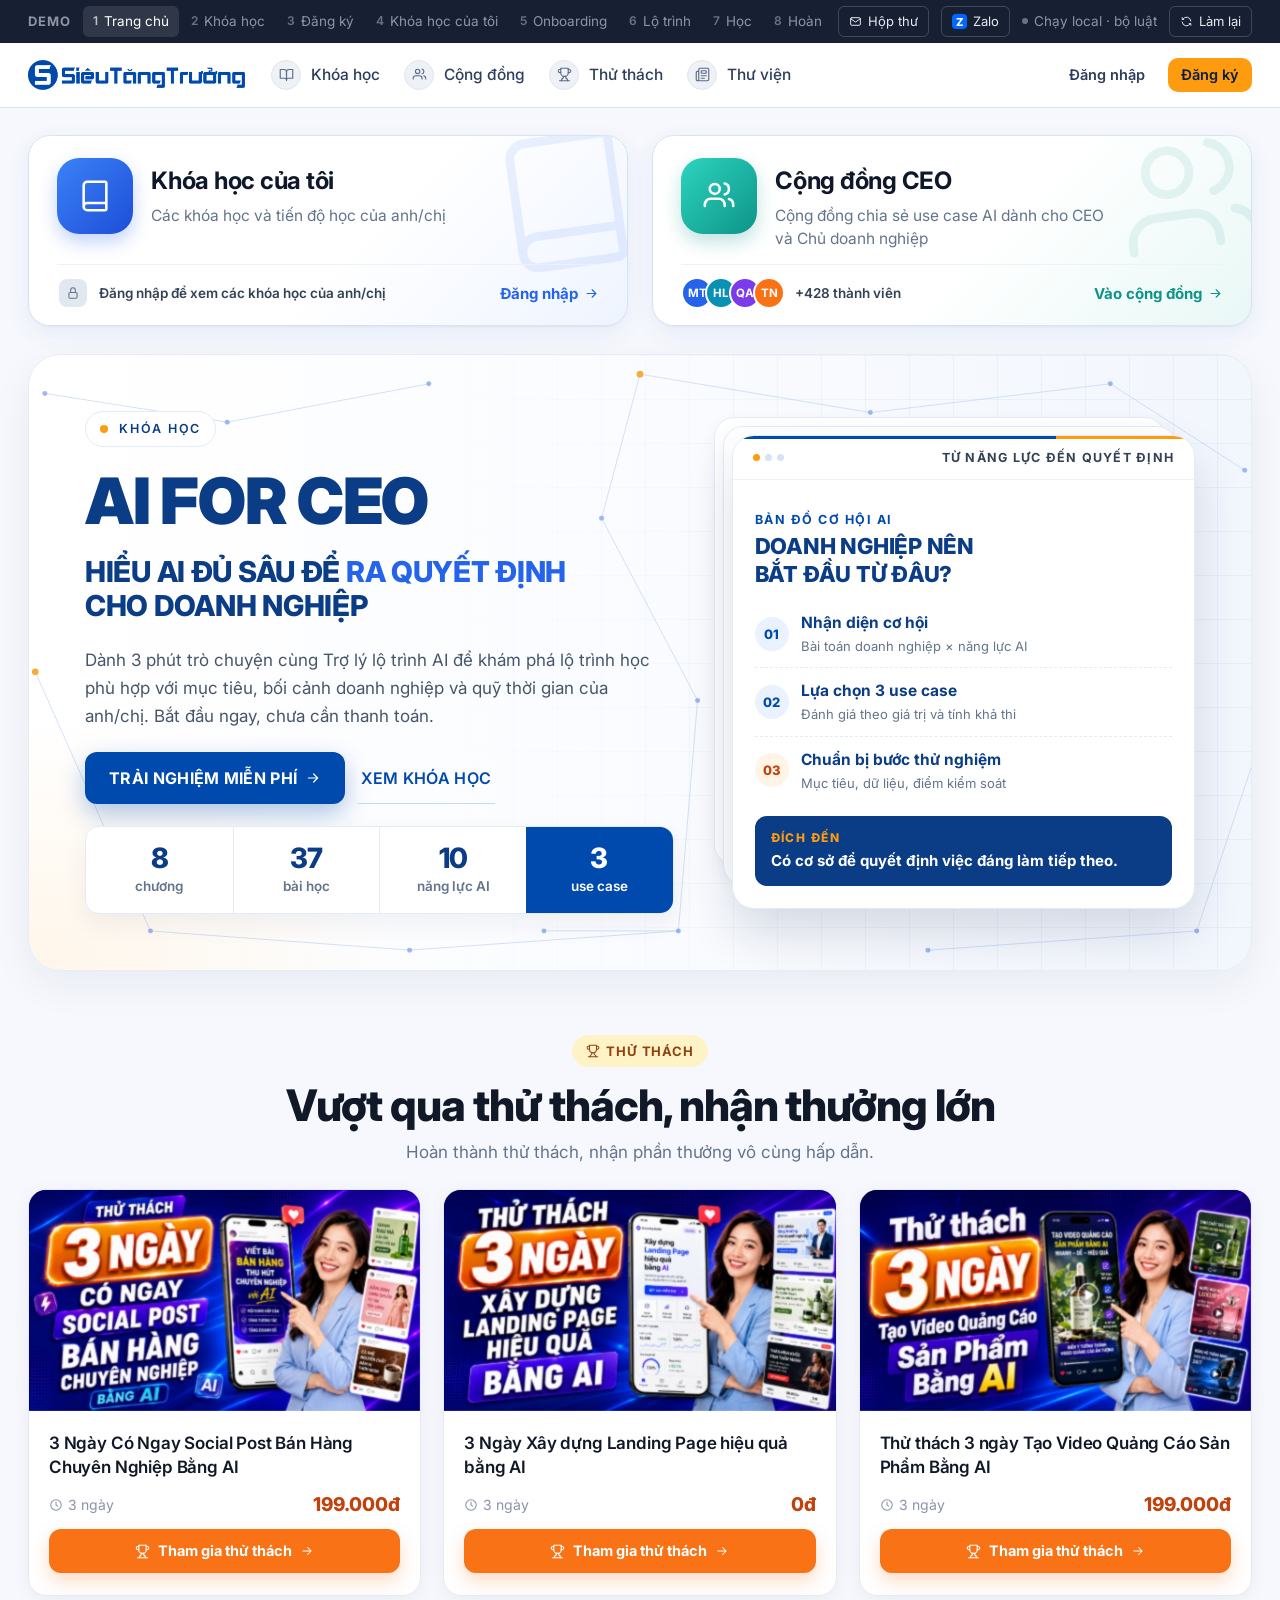
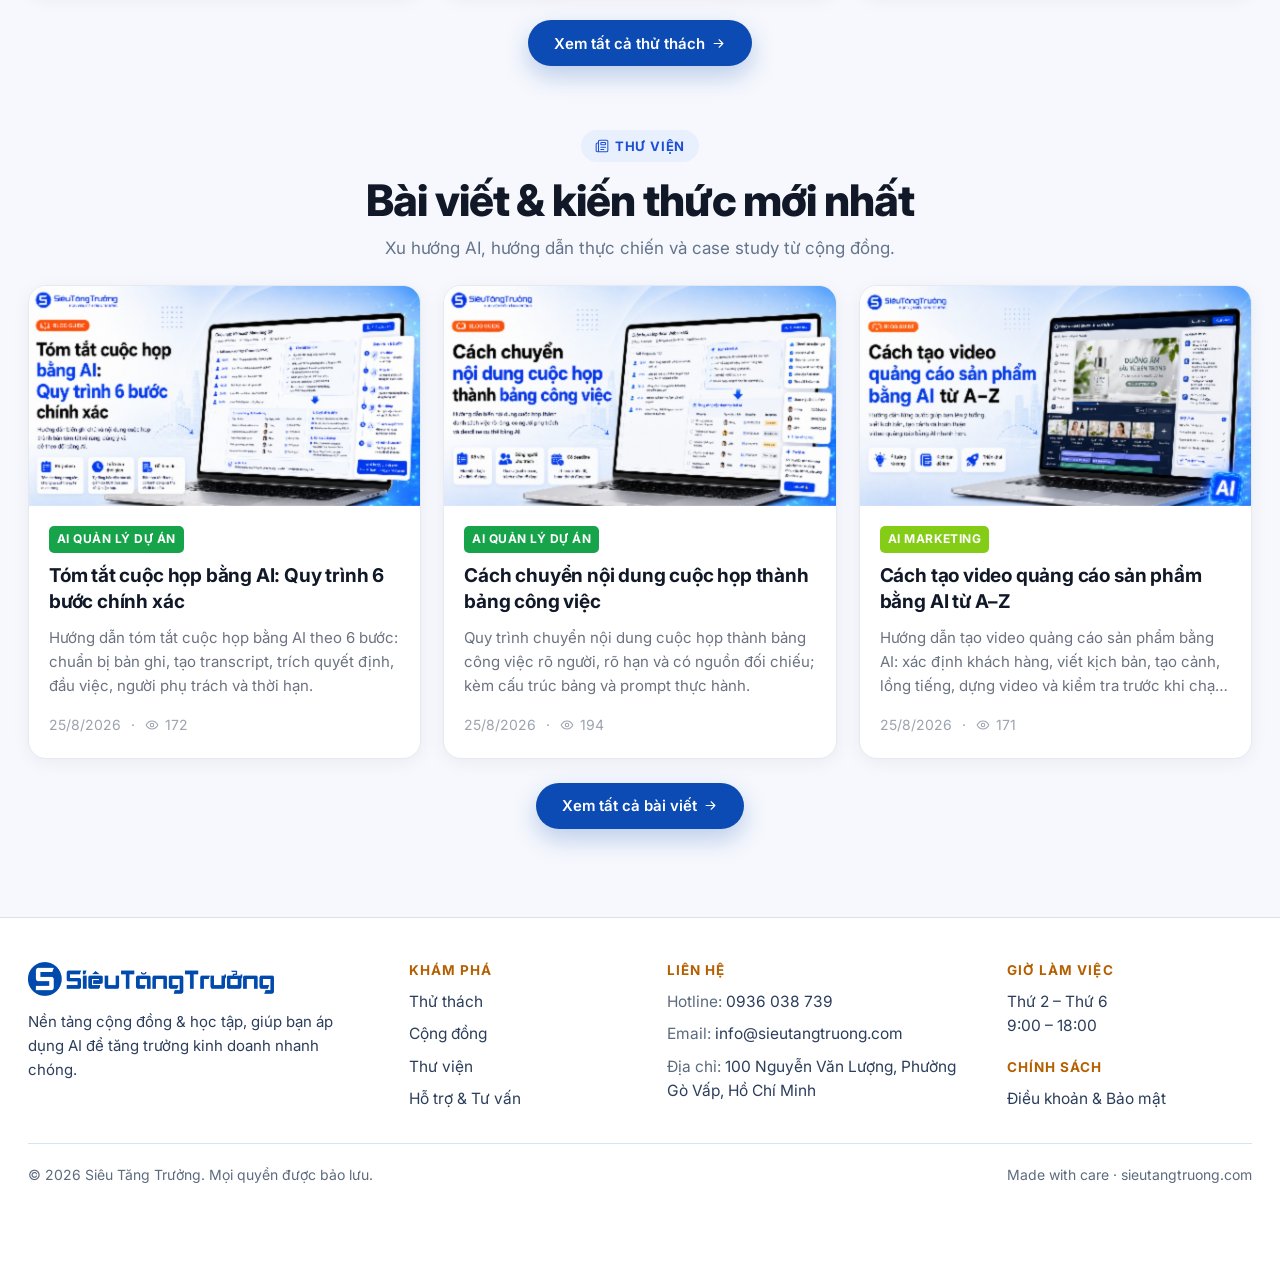
==== commit baf72fa4: "chi tiet khoa hoc" ====
--- a/v2/index.html
+++ b/v2/index.html
@@ -3,7 +3,7 @@
 <head>
 <meta charset="utf-8">
 <meta name="viewport" content="width=device-width,initial-scale=1,viewport-fit=cover">
-<title>Hành trình AI for CEO · Version 2</title>
+<title>Hành trình AI for CEO · Bản 2 (onboarding cũ)</title>
 <link rel="preconnect" href="https://fonts.googleapis.com">
 <link rel="preconnect" href="https://fonts.gstatic.com" crossorigin>
 <link rel="stylesheet" href="https://fonts.googleapis.com/css2?family=Inter:wght@400..800&family=Roboto:wght@400..800&display=swap">
@@ -14,15 +14,15 @@
 <div id="toast" role="status" aria-live="polite"></div>
 
 <!-- Thứ tự nạp quan trọng: dữ liệu → logic → giao diện → khởi động -->
-<script>window.APP_V=2; /* Version 2: khóa học nằm trong Cộng đồng, không có trang Khóa học riêng */</script>
-<script src="../js/data.js"></script>      <!-- nội dung khóa học: module, bài tập, giá -->
-<script src="../js/planner.js"></script>   <!-- chia bài học, cá nhân hóa lộ trình, AI -->
-<script src="../js/chatbot.js"></script>   <!-- chatbot onboarding + AI Learning Assistant -->
-<script src="../js/email.js"></script>     <!-- email tự động: xác nhận đăng ký (hộp thư mô phỏng) -->
-<script src="../js/dashboard.js"></script> <!-- Dashboard: bản đồ năng lực, hành trình, chia sẻ Facebook -->
-<script src="../js/remind.js"></script>    <!-- nhắc lịch học kiểu Duolingo: Email + Zalo OA -->
-<script src="../js/community.js"></script> <!-- CEO AI Community kiểu Skool, mở ở tab riêng -->
-<script src="../js/screens.js"></script>   <!-- giao diện từng màn hình -->
-<script src="../js/app.js"></script>       <!-- trạng thái, điều hướng, nút bấm, khởi động -->
+<!-- Bản 2: giống bản 1 nhưng giữ màn Onboarding cũ (chatbot 7 câu), dùng bộ js riêng trong v2/js -->
+<script src="js/data.js"></script>      <!-- nội dung khóa học: module, bài tập, giá -->
+<script src="js/planner.js"></script>   <!-- chia bài học, cá nhân hóa lộ trình, AI -->
+<script src="js/chatbot.js"></script>   <!-- chatbot onboarding + AI Learning Assistant -->
+<script src="js/email.js"></script>     <!-- email tự động: xác nhận đăng ký (hộp thư mô phỏng) -->
+<script src="js/dashboard.js"></script> <!-- Dashboard: bản đồ năng lực, hành trình, chia sẻ Facebook -->
+<script src="js/remind.js"></script>    <!-- nhắc lịch học kiểu Duolingo: Email + Zalo OA -->
+<script src="js/community.js"></script> <!-- CEO AI Community kiểu Skool, mở ở tab riêng -->
+<script src="js/screens.js"></script>   <!-- giao diện từng màn hình -->
+<script src="js/app.js"></script>       <!-- trạng thái, điều hướng, nút bấm, khởi động -->
 </body>
 </html>
--- a/css/style.css
+++ b/css/style.css
@@ -3039,7 +3039,7 @@
 .iv-date u{display:inline-block;min-width:28px;text-align:center;text-decoration:none;border-bottom:1px dashed #555}
 .iv-serial p{margin:0 0 4px}
 .iv-no{color:#E11D2E;font-size:17px}
-.iv-seller{display:grid;grid-template-columns:1fr 96px;gap:16px;align-items:center;padding:14px 0;border-bottom:1px solid #9AA0A6}
+.iv-seller{display:grid;grid-template-columns:1fr;gap:16px;align-items:center;padding:14px 0;border-bottom:1px solid #9AA0A6}
 .iv-red{color:#E11D2E;font-size:16.5px}
 .iv-tax{letter-spacing:.06em}
 .iv-qr svg,.iv-qr img{width:88px;height:88px;display:block}
@@ -3054,6 +3054,7 @@
 .iv-tb tbody td{height:26px}
 .iv-tb td.l{text-align:left}.iv-tb td.r{text-align:right}
 .iv-tb tfoot td{border-left:1px solid #222;border-right:1px solid #222}
+.iv-tb tfoot td.nbr{border-right:0}.iv-tb tfoot td.nbl{border-left:0} /* bỏ vạch giữa Tỷ giá | Cộng tiền hàng và Thuế suất | Tiền thuế (theo user) */
 .iv-sign{display:grid;grid-template-columns:1fr 1fr;gap:20px;margin-top:16px;text-align:center}
 .iv-stamp{margin:10px 0 0 auto;max-width:260px;border:1px solid #E11D2E;color:#E11D2E;text-align:left;padding:8px 12px;display:grid;gap:2px;font-size:13px;font-weight:700}
 .iv-check{text-align:center;font-weight:700;margin:56px 0 0}
@@ -3157,3 +3158,1142 @@
 #app .nav button.on{color:#004AAD;font-weight:700}
 #app .nav button.on .nav-ic{background:#E7EFFA;border-color:#BFD4F5;color:#004AAD}
 #app .nav button.on::after{left:46px;right:12px;bottom:-11px}
+
+/* =========================================================
+   TRANG CHỦ (đề xuất mới theo bố cục user gửi 10/2026): Khóa học của tôi | Cộng đồng CEO → AI for CEO (trải nghiệm miễn phí)
+   → Thử thách → Thư viện. Phần đầu từng mục căn giữa như website STT (nhãn pill + tiêu đề lớn + mô tả)
+   ========================================================= */
+main.scr-home{font-family:Inter,system-ui,-apple-system,"Segoe UI",Arial,sans-serif}
+.home{display:grid;gap:28px;padding-block:32px 80px}
+.home-quick{display:grid;grid-template-columns:repeat(2,minmax(0,1fr));gap:20px}
+.home-q{display:flex;align-items:center;gap:16px;padding:22px 24px;border:1px solid #E8EEF7;border-radius:18px;text-align:left;cursor:pointer;font:inherit;transition:transform .15s,box-shadow .15s}
+.home-q:hover{transform:translateY(-2px);box-shadow:0 10px 24px rgba(23,32,51,.08)}
+.home-q-ic{width:52px;height:52px;border-radius:14px;flex:none;display:grid;place-items:center;background:#E8F1FF;color:#004AAD}
+.home-q-t{display:grid;gap:4px;flex:1;min-width:0}
+.home-q-t b{font-size:19px;font-weight:700;color:#1C274C}
+.home-q-t small{font-size:14.5px;color:#5B6B88;line-height:1.45}
+.home-q-go{color:#004AAD;flex:none}
+.home-trial{display:grid;grid-template-columns:minmax(0,1.35fr) minmax(0,1fr);border-radius:20px;overflow:hidden;color:#fff;
+ background:radial-gradient(520px 280px at 92% 10%,rgba(254,155,14,.28),transparent 62%),linear-gradient(135deg,#00276B,#004AAD 60%,#0B5BC6);box-shadow:0 14px 34px rgba(0,74,173,.18)}
+.home-trial-b{padding:36px 40px;display:grid;gap:14px;align-content:center}
+.home-trial-tag{justify-self:start;display:inline-flex;align-items:center;gap:6px;padding:6px 12px;border-radius:999px;background:rgba(255,255,255,.14);font-size:12.5px;font-weight:600;letter-spacing:.06em;text-transform:uppercase}
+.home-trial h2{margin:0;font-size:clamp(24px,2.6vw,32px);line-height:1.25;font-weight:700;letter-spacing:-.01em}
+.home-trial p{margin:0;font-size:16px;line-height:1.6;color:rgba(255,255,255,.86);max-width:58ch}
+.home-trial-cta{display:flex;gap:10px;flex-wrap:wrap;margin-top:6px}
+.home-trial-btn{background:#FE9B0E;color:#fff;border:0;border-radius:12px;height:50px;padding:0 22px;font-weight:700;box-shadow:0 10px 22px rgba(254,155,14,.3)}
+.home-trial-btn:hover{background:#F08A00}
+.home-trial-line{background:transparent;color:#fff;border:1px solid rgba(255,255,255,.5);border-radius:12px;height:50px;padding:0 20px;font-weight:600}
+.home-trial-line:hover{background:rgba(255,255,255,.1)}
+.home-trial-art{position:relative;display:grid;align-content:end;justify-items:start;gap:6px;padding:36px;min-height:240px}
+.home-trial-art::before{content:"";position:absolute;inset:0;background-image:linear-gradient(rgba(255,255,255,.07) 1px,transparent 1px),linear-gradient(90deg,rgba(255,255,255,.07) 1px,transparent 1px);background-size:30px 30px}
+.home-trial-art>*{position:relative}
+.home-trial-art .k{font-size:13px;font-weight:700;letter-spacing:.12em;text-transform:uppercase;color:#FFB547}
+.home-trial-art .n{font-size:clamp(40px,4.4vw,58px);font-weight:800;letter-spacing:-.03em;line-height:1}
+.home-trial-art .n b{color:#FE9B0E}
+.home-trial-art .s{font-size:15px;opacity:.88}
+.home-sec{display:grid;gap:28px;margin-top:28px;scroll-margin-top:90px}
+.home-head{display:grid;justify-items:center;text-align:center;gap:0}
+.home-pill{display:inline-flex;align-items:center;gap:6px;padding:6px 14px;border-radius:999px;font-size:13px;font-weight:700;letter-spacing:.06em;text-transform:uppercase}
+.home-pill.yel{background:#FFF1D6;color:#9A5B00}
+.home-pill.grn{background:#E2F6EA;color:#15803D}
+.home-head h2{margin:14px 0 0;font:800 clamp(30px,3.6vw,46px)/1.15 Inter,system-ui,sans-serif;color:#111827;letter-spacing:-.02em}
+.home-head p{margin:12px 0 0;font-size:18px;line-height:1.55;color:#6B7280}
+.home-grid{display:grid;grid-template-columns:repeat(3,minmax(0,1fr));gap:22px}
+.home-card{display:flex;flex-direction:column;border:1px solid #E8EEF7;border-radius:16px;overflow:hidden;cursor:pointer;transition:transform .15s,box-shadow .15s}
+.home-card:hover{transform:translateY(-3px);box-shadow:0 12px 26px rgba(23,32,51,.1)}
+.home-card:focus-visible{outline:3px solid #004AAD;outline-offset:3px}
+.home-cover{aspect-ratio:16/9;display:grid;align-content:end;justify-items:start;gap:6px;padding:20px 22px;color:#fff;position:relative}
+.home-cover .k{font-size:12px;font-weight:800;letter-spacing:.1em;text-transform:uppercase;color:#FFD27A}
+.home-cover .n{font-size:clamp(22px,2vw,28px);font-weight:800;line-height:1.15;letter-spacing:-.01em;max-width:16ch}
+.home-cover .n b{color:#FE9B0E}
+.home-cover.art{background:linear-gradient(135deg,#EAF2FF,#C9DCFB);color:#0B2C6B}
+.home-cover.art .k{color:#fff;background:#FE6B3A;padding:3px 8px;border-radius:6px;font-size:11px}
+.home-cover.art .n b{color:#004AAD}
+.home-body{padding:18px 20px 20px;display:flex;flex-direction:column;gap:10px;flex:1}
+.home-t2{margin:0;font-size:17px;font-weight:700;line-height:1.4;color:#1C274C;display:-webkit-box;-webkit-line-clamp:2;-webkit-box-orient:vertical;overflow:hidden}
+.home-meta{display:flex;justify-content:space-between;align-items:center;color:#8A94A6;font-size:14px;margin-top:auto}
+.home-meta span{display:inline-flex;align-items:center;gap:5px}
+.home-price{color:#B45309;font-size:15px}
+.home-join{display:flex;align-items:center;justify-content:center;gap:8px;height:44px;border-radius:10px;background:#FE9B0E;color:#fff;font-weight:700;font-size:14.5px;box-shadow:0 6px 14px rgba(254,155,14,.25)}
+.home-card:hover .home-join{background:#F08A00}
+.home-cat{font-size:12.5px;font-weight:700;letter-spacing:.08em;text-transform:uppercase;color:#15803D}
+.home-desc{margin:0;font-size:14.5px;line-height:1.55;color:#8A94A6;display:-webkit-box;-webkit-line-clamp:2;-webkit-box-orient:vertical;overflow:hidden}
+.home-meta2{margin-top:auto;display:flex;align-items:center;gap:6px;font-size:13.5px;color:#8A94A6}
+.home-more{display:flex;justify-content:center}
+.home-more .btn-link{display:inline-flex;align-items:center;gap:6px;font-weight:700;color:#004AAD;font-size:16px}
+@media (max-width:1000px){.home-grid{grid-template-columns:repeat(2,minmax(0,1fr))}.home-trial{grid-template-columns:1fr}.home-trial-art{min-height:180px}}
+@media (max-width:640px){.home-quick,.home-grid{grid-template-columns:1fr}.home-trial-b{padding:26px 22px}.home-head p{font-size:16px}}
+
+/* Trang Thử thách & Thư viện: cùng kiểu trang Khóa học (đầu trang căn trái), nhãn theo màu mục, chip lọc, ô tìm kiếm */
+main.scr-challenges,main.scr-library{font-family:Inter,system-ui,-apple-system,"Segoe UI",Arial,sans-serif}
+.crs-tagline.yel{background:#FFF1D6;color:#9A5B00}.crs-tagline.yel .ic{color:#9A5B00}
+.crs-tagline.grn{background:#E2F6EA;color:#15803D}.crs-tagline.grn .ic{color:#15803D}
+.crs-tagline.pur{background:#F1ECFF;color:#6D28D9}.crs-tagline.pur .ic{color:#6D28D9}
+.list-page .list-head{margin-bottom:0}
+.list-tools{display:flex;justify-content:space-between;align-items:center;gap:16px;flex-wrap:wrap}
+.list-chips{display:flex;gap:8px;flex-wrap:wrap}
+.list-chips button{display:inline-flex;align-items:center;gap:8px;height:38px;padding:0 14px;border-radius:999px;border:1px solid #DCE6F5;background:#fff;color:#3B4A63;font:500 14.5px Inter,system-ui,sans-serif;cursor:pointer}
+.list-chips button small{font-size:12.5px;color:#8A94A6;font-weight:600}
+.list-chips button:hover{border-color:#BFD4F5;color:#004AAD}
+.list-chips button.on{background:#004AAD;border-color:#004AAD;color:#fff;font-weight:600}
+.list-chips button.on small{color:rgba(255,255,255,.8)}
+.list-search{display:flex;align-items:center;gap:8px;height:42px;padding:0 14px;border:1px solid #DCE6F5;border-radius:12px;background:#fff;color:#8A94A6;min-width:260px}
+.list-search input{border:0;outline:0;font:15px Inter,system-ui,sans-serif;color:#1C274C;background:transparent;flex:1;min-width:0}
+.list-search:focus-within{border-color:#004AAD;box-shadow:0 0 0 3px rgba(0,74,173,.12)}
+.list-empty{padding:40px;text-align:center;color:#5B6B88;border:1px dashed #C9D7EE;border-radius:16px;background:rgba(255,255,255,.6)}
+@media (max-width:640px){.list-search{min-width:0;width:100%}}
+.sum-vat{margin:8px 2px 0;text-align:right;font-size:13px;color:#5B6B88} /* "Giá đã bao gồm VAT 8%" dưới Tổng thanh toán (theo user) */
+
+/* ===== TRANG CHỦ BẢN LÀM LẠI (hiện đại, chuyên nghiệp; theo user 10/2026) — ghi đè khối TRANG CHỦ ở trên ===== */
+.home.hm{gap:28px;padding-block:28px 88px}
+.hm-hero{position:relative;display:grid;grid-template-columns:minmax(0,1.1fr) minmax(0,.9fr);gap:40px;align-items:center;padding:56px;border-radius:28px;overflow:hidden;color:#fff;
+ background:radial-gradient(600px 360px at 88% -10%,rgba(254,155,14,.30),transparent 60%),radial-gradient(520px 420px at -10% 120%,rgba(56,116,255,.45),transparent 60%),linear-gradient(140deg,#001E55 0%,#003A8C 55%,#004AAD 100%);box-shadow:0 24px 60px rgba(0,40,110,.22)}
+.hm-hero::before{content:"";position:absolute;inset:0;background-image:radial-gradient(rgba(255,255,255,.09) 1px,transparent 1px);background-size:22px 22px;-webkit-mask-image:linear-gradient(90deg,transparent,#000 60%);mask-image:linear-gradient(90deg,transparent,#000 60%);pointer-events:none}
+.hm-hero>*{position:relative}
+.hm-hero-b{display:grid;gap:18px;align-content:center}
+.hm-eyebrow{justify-self:start;display:inline-flex;align-items:center;gap:7px;padding:7px 14px;border-radius:999px;background:rgba(255,255,255,.1);border:1px solid rgba(255,255,255,.18);font-size:12.5px;font-weight:600;letter-spacing:.08em;text-transform:uppercase;color:#DCE8FF}
+.hm-eyebrow .ic{color:#FFB547}
+.hm-hero h1{margin:0;font:800 clamp(32px,3.6vw,50px)/1.12 Inter,system-ui,sans-serif;letter-spacing:-.025em;color:#fff;max-width:18ch}
+.hm-hero h1 span{color:#FFB547}
+.hm-hero p{margin:0;font-size:17px;line-height:1.65;color:rgba(255,255,255,.82);max-width:54ch}
+.hm-cta{display:flex;gap:12px;flex-wrap:wrap;margin-top:4px}
+.hm-btn{height:52px;padding:0 24px;border:0;border-radius:14px;background:#FE9B0E;color:#fff;font:700 16px Inter,system-ui,sans-serif;box-shadow:0 12px 26px rgba(254,155,14,.35);transition:transform .15s,background .15s}
+.hm-btn:hover{background:#F08A00;transform:translateY(-1px)}
+.hm-btn-line{height:52px;padding:0 22px;border-radius:14px;background:rgba(255,255,255,.06);color:#fff;border:1px solid rgba(255,255,255,.35);font:600 16px Inter,system-ui,sans-serif}
+.hm-btn-line:hover{background:rgba(255,255,255,.14)}
+.hm-stats{display:flex;flex-wrap:wrap;gap:14px 0;margin-top:14px;padding-top:22px;border-top:1px solid rgba(255,255,255,.14)}
+.hm-stats div{display:grid;gap:2px;padding-right:26px;margin-right:26px;border-right:1px solid rgba(255,255,255,.14)}
+.hm-stats div:last-child{border:0;margin:0;padding:0}
+.hm-stats b{font-size:28px;font-weight:800;letter-spacing:-.02em;color:#fff;line-height:1.1}
+.hm-stats span{font-size:13.5px;color:rgba(255,255,255,.7)}
+.hm-mock{position:relative;padding:24px 26px 32px}
+.hm-mock-card{background:#fff;color:#1C274C;border-radius:20px;padding:22px;box-shadow:0 30px 60px rgba(0,20,60,.35);display:grid;gap:12px}
+.hm-mock-h{display:flex;align-items:center;gap:12px}
+.hm-mock-h div{display:grid;flex:1;min-width:0}
+.hm-mock-h b{font-size:16px}.hm-mock-h small{font-size:13px;color:#6B7A93}
+.hm-bot{width:40px;height:40px;border-radius:12px;display:grid;place-items:center;background:#EAF2FF;color:#004AAD;flex:none}
+.hm-mock-tag{font-size:11.5px;font-weight:700;letter-spacing:.06em;text-transform:uppercase;color:#6D28D9;background:#F1ECFF;padding:4px 9px;border-radius:999px;flex:none}
+.hm-mock-p{display:flex;justify-content:space-between;font-size:13.5px;color:#6B7A93;margin-top:4px}
+.hm-mock-p b{color:#004AAD}
+.hm-mock-bar{height:8px;border-radius:99px;background:#EEF2F8;overflow:hidden}
+.hm-mock-bar i{display:block;height:100%;border-radius:99px;background:#004AAD}
+.hm-rows{list-style:none;margin:6px 0 0;padding:0;display:grid;gap:8px}
+.hm-r{display:flex;align-items:center;gap:12px;padding:11px 12px;border-radius:12px;border:1px solid #EEF2F8;background:#FBFCFE}
+.hm-r-ic{width:28px;height:28px;border-radius:50%;display:grid;place-items:center;flex:none;background:#EEF1F5;color:#98A2B3}
+.hm-r.ok .hm-r-ic{background:#E3F6EC;color:#15803D}
+.hm-r.cur{background:#F4F8FF;border-color:#C9DAF3}
+.hm-r.cur .hm-r-ic{background:#004AAD;color:#fff}
+.hm-r-t{display:grid;min-width:0;flex:1}
+.hm-r-t small{font-size:11.5px;font-weight:700;letter-spacing:.06em;text-transform:uppercase;color:#8A94A6}
+.hm-r-t b{font-size:13.5px;font-weight:600;white-space:nowrap;overflow:hidden;text-overflow:ellipsis}
+.hm-r.lock .hm-r-t b{color:#8A94A6}
+.hm-r em{font-style:normal;font-size:11.5px;font-weight:700;color:#004AAD;background:#E7EFFA;padding:3px 8px;border-radius:999px;flex:none}
+.hm-float{position:absolute;display:flex;align-items:center;gap:8px;padding:10px 14px;border-radius:14px;background:#fff;color:#1C274C;font-size:13.5px;box-shadow:0 14px 30px rgba(0,20,60,.25);white-space:nowrap}
+.hm-float .ic{color:#FE9B0E}
+.hm-float.f1{left:0;bottom:4px}
+.hm-float.f2{right:0;top:0}
+.hm-tiles{display:grid;grid-template-columns:repeat(3,minmax(0,1fr));gap:20px}
+.hm-tile{display:flex;align-items:center;gap:14px;padding:20px 22px;border:1px solid #E8EEF7;border-radius:18px;text-align:left;font:inherit;cursor:pointer;transition:transform .15s,box-shadow .15s,border-color .15s}
+.hm-tile:hover{transform:translateY(-2px);border-color:#C9DAF3;box-shadow:0 12px 28px rgba(23,32,51,.08)}
+.hm-tile-ic{width:46px;height:46px;border-radius:14px;display:grid;place-items:center;flex:none}
+.hm-tile-ic.blu{background:#E8F1FF;color:#004AAD}.hm-tile-ic.grn{background:#E3F6EC;color:#15803D}.hm-tile-ic.org{background:#FFF1DC;color:#C2410C}
+.hm-tile-t{display:grid;gap:3px;flex:1;min-width:0}
+.hm-tile-t b{font-size:17px;font-weight:700;color:#1C274C}
+.hm-tile-t small{font-size:14px;color:#6B7A93;white-space:nowrap;overflow:hidden;text-overflow:ellipsis}
+.hm-tile-go{color:#98A2B3;flex:none;transition:color .15s,transform .15s}
+.hm-tile:hover .hm-tile-go{color:#004AAD;transform:translateX(2px)}
+.hm-sec{display:grid;gap:24px;margin-top:36px;scroll-margin-top:90px}
+.hm-head{display:flex;align-items:flex-end;justify-content:space-between;gap:20px;flex-wrap:wrap}
+.hm-head h2{margin:12px 0 0;font:800 clamp(26px,2.6vw,34px)/1.2 Inter,system-ui,sans-serif;color:#111827;letter-spacing:-.02em}
+.hm-head p{margin:8px 0 0;font-size:16px;color:#6B7280}
+.hm-more{display:inline-flex;align-items:center;gap:6px;height:42px;padding:0 16px;border-radius:12px;border:1px solid #DCE6F5;background:#fff;color:#004AAD;font:600 15px Inter,system-ui,sans-serif;cursor:pointer;flex:none}
+.hm-more:hover{background:#F4F8FF;border-color:#BFD4F5}
+@media (max-width:1100px){.hm-hero{grid-template-columns:1fr;padding:44px 36px}.hm-mock{max-width:540px}}
+@media (max-width:860px){.hm-tiles{grid-template-columns:1fr}}
+@media (max-width:640px){.hm-hero{padding:30px 22px;border-radius:22px}.hm-hero p{font-size:16px}.hm-stats div:nth-child(2){border:0;margin-right:0}.hm-stats div{flex:0 0 50%;padding-right:0;margin-right:0;border:0}.hm-mock{padding:20px 0 30px}.hm-float.f2{display:none}.hm-cta .btn{flex:1}}
+
+/* trang chủ giữ bố cục cũ (theo user): 2 lối tắt ở trên, đầu mục Thử thách / Thư viện căn giữa, "Xem tất cả" ở dưới lưới */
+.hm-tiles{grid-template-columns:repeat(2,minmax(0,1fr))}
+.hm-head{display:grid;justify-items:center;justify-content:stretch;align-items:start;text-align:center;gap:0}
+.hm-head h2{font-size:clamp(28px,3.2vw,42px)}
+.hm-head p{font-size:17px}
+.hm-more-row{display:flex;justify-content:center}
+@media (max-width:640px){.hm-tiles{grid-template-columns:1fr}}
+
+/* ===== TRANG CHỦ · BẢN SẶC SỠ, LUNG LINH (theo user 10/2026; giữ bố cục) ===== */
+main.scr-home{position:relative;overflow:hidden;
+ background:radial-gradient(700px 420px at 8% 4%,rgba(124,92,252,.13),transparent 60%),radial-gradient(640px 420px at 96% 18%,rgba(255,106,163,.12),transparent 60%),
+  radial-gradient(760px 520px at 50% 62%,rgba(56,189,248,.10),transparent 62%),radial-gradient(700px 480px at 6% 92%,rgba(254,155,14,.12),transparent 60%),#F7F8FF}
+/* 2 lối tắt: ô biểu tượng gradient, viền gradient khi rê chuột */
+.hm-tile{background:rgba(255,255,255,.82);backdrop-filter:blur(6px);border:1px solid rgba(124,92,252,.14);position:relative}
+.hm-tile::after{content:"";position:absolute;inset:-1px;border-radius:inherit;padding:1.5px;background:linear-gradient(120deg,#3874FF,#7C5CFC,#FF6AA3,#FE9B0E);
+ -webkit-mask:linear-gradient(#000 0 0) content-box,linear-gradient(#000 0 0);-webkit-mask-composite:xor;mask-composite:exclude;opacity:0;transition:opacity .2s;pointer-events:none}
+.hm-tile:hover::after{opacity:1}
+.hm-tile:hover{box-shadow:0 16px 34px rgba(124,92,252,.18)}
+.hm-tile-ic.blu{background:linear-gradient(135deg,#3874FF,#7C5CFC);color:#fff;box-shadow:0 8px 18px rgba(92,96,252,.35)}
+.hm-tile-ic.grn{background:linear-gradient(135deg,#10B981,#06B6D4);color:#fff;box-shadow:0 8px 18px rgba(16,185,129,.32)}
+/* Hero: cực quang tím – xanh – hồng – cam, quả cầu sáng, ngôi sao lấp lánh */
+.hm-hero{background:
+  radial-gradient(520px 340px at 92% 0%,rgba(254,155,14,.55),transparent 60%),
+  radial-gradient(560px 420px at 70% 110%,rgba(255,64,160,.45),transparent 62%),
+  radial-gradient(620px 460px at -6% 110%,rgba(34,211,238,.42),transparent 60%),
+  linear-gradient(125deg,#1E1B6B 0%,#3B2AA8 32%,#5B32C8 55%,#1D4ED8 100%);
+ box-shadow:0 30px 70px rgba(76,48,200,.32)}
+.hm-hero::before{background-image:radial-gradient(rgba(255,255,255,.14) 1px,transparent 1px)}
+.hm-orb{position:absolute;border-radius:50%;filter:blur(2px);pointer-events:none}
+.hm-orb.o1{width:220px;height:220px;right:34%;top:-90px;background:radial-gradient(circle at 35% 35%,rgba(255,255,255,.35),rgba(124,92,252,.15) 55%,transparent 70%)}
+.hm-orb.o2{width:140px;height:140px;left:-40px;top:40%;background:radial-gradient(circle at 35% 35%,rgba(255,255,255,.28),rgba(34,211,238,.18) 55%,transparent 70%)}
+.hm-orb.o3{width:90px;height:90px;right:4%;bottom:-20px;background:radial-gradient(circle at 35% 35%,rgba(255,255,255,.4),rgba(254,155,14,.25) 55%,transparent 70%)}
+.hm-spark{position:absolute;color:#fff;pointer-events:none;text-shadow:0 0 12px rgba(255,255,255,.9),0 0 24px rgba(255,200,120,.7);animation:hmTw 3.2s ease-in-out infinite}
+.hm-spark.s1{left:44%;top:14%;font-size:18px}
+.hm-spark.s2{left:6%;top:9%;font-size:12px;animation-delay:.6s}
+.hm-spark.s3{left:57%;top:78%;font-size:14px;animation-delay:1.2s;color:#FFD27A}
+.hm-spark.s4{right:3%;top:44%;font-size:20px;animation-delay:.3s;color:#FFC3E1}
+.hm-spark.s5{left:30%;bottom:8%;font-size:11px;animation-delay:1.8s}
+.hm-spark.s6{right:40%;top:6%;font-size:10px;animation-delay:2.2s;color:#A5F3FC}
+.hm-spark.s7{left:50%;top:48%;font-size:9px;animation-delay:1s}
+@keyframes hmTw{0%,100%{opacity:.25;transform:scale(.7) rotate(0)}50%{opacity:1;transform:scale(1.15) rotate(20deg)}}
+.hm-eyebrow{background:linear-gradient(90deg,rgba(255,255,255,.16),rgba(255,255,255,.06));border-color:rgba(255,255,255,.28)}
+.hm-hero h1 span{background:linear-gradient(90deg,#FFD27A,#FE9B0E 45%,#FF6AA3);-webkit-background-clip:text;background-clip:text;color:transparent}
+.hm-btn{background:linear-gradient(90deg,#FE9B0E,#FF6A3D 55%,#FF4FA0);box-shadow:0 14px 30px rgba(255,90,90,.42)}
+.hm-btn:hover{background:linear-gradient(90deg,#F59000,#FF5A2D 55%,#F73E92);filter:saturate(1.1)}
+.hm-btn-line{background:rgba(255,255,255,.1);border-color:rgba(255,255,255,.45);backdrop-filter:blur(4px)}
+.hm-stats b{background:linear-gradient(180deg,#fff,#E3D9FF);-webkit-background-clip:text;background-clip:text;color:transparent}
+.hm-stats div:nth-child(1) b{background-image:linear-gradient(90deg,#FFD27A,#FE9B0E)}
+.hm-stats div:nth-child(2) b{background-image:linear-gradient(90deg,#A5F3FC,#67E8F9)}
+.hm-stats div:nth-child(3) b{background-image:linear-gradient(90deg,#FFC3E1,#FF8FC4)}
+.hm-stats div:nth-child(4) b{background-image:linear-gradient(90deg,#C4B5FD,#E9D5FF)}
+/* khung lộ trình: kính mờ + viền gradient */
+.hm-mock-card{border:2px solid transparent;background:linear-gradient(#fff,#fff) padding-box,linear-gradient(135deg,#FFD27A,#FF6AA3,#7C5CFC,#22D3EE) border-box;box-shadow:0 34px 70px rgba(30,10,90,.45)}
+.hm-bot{background:linear-gradient(135deg,#3874FF,#7C5CFC);color:#fff}
+.hm-mock-bar i{background:linear-gradient(90deg,#3874FF,#7C5CFC,#FF6AA3)}
+.hm-mock-p b{background:linear-gradient(90deg,#3874FF,#7C5CFC);-webkit-background-clip:text;background-clip:text;color:transparent}
+.hm-r.cur{background:linear-gradient(90deg,#F2EDFF,#EAF2FF);border-color:#D6C8FF}
+.hm-r.cur .hm-r-ic{background:linear-gradient(135deg,#3874FF,#7C5CFC)}
+.hm-r em{background:#F1ECFF;color:#6D28D9}
+.hm-float{box-shadow:0 16px 34px rgba(60,20,140,.35)}
+.hm-float.f1 .ic{color:#06B6D4}.hm-float.f2 .ic{color:#FF4FA0}
+/* đầu mục: pill gradient, chữ nhấn gradient */
+.hm .home-pill.yel{background:linear-gradient(90deg,#FFF1D6,#FFE1EC);color:#B4440B;box-shadow:0 6px 14px rgba(254,155,14,.18)}
+.hm .home-pill.grn{background:linear-gradient(90deg,#DCFCE7,#CFFAFE);color:#0F766E;box-shadow:0 6px 14px rgba(16,185,129,.16)}
+.hm-grad{background:linear-gradient(90deg,#FE9B0E,#FF4FA0 60%,#7C5CFC);-webkit-background-clip:text;background-clip:text;color:transparent}
+.hm-grad.g2{background-image:linear-gradient(90deg,#10B981,#06B6D4 50%,#3874FF)}
+/* thẻ thử thách / bài viết trên trang chủ: bóng màu, nút gradient, bìa bài viết nhiều màu */
+.hm .home-card{border-color:rgba(124,92,252,.12);box-shadow:0 6px 18px rgba(60,40,140,.06)}
+.hm .home-card:hover{box-shadow:0 20px 40px rgba(124,92,252,.2)}
+.hm .home-join{background:linear-gradient(90deg,#FE9B0E,#FF6A3D 55%,#FF4FA0);box-shadow:0 8px 18px rgba(255,90,90,.3)}
+.hm .home-card:hover .home-join{filter:saturate(1.15) brightness(1.03)}
+.hm .home-price{background:linear-gradient(90deg,#EA580C,#DB2777);-webkit-background-clip:text;background-clip:text;color:transparent}
+.hm #home-library .home-card:nth-child(1) .home-cover.art{background:linear-gradient(135deg,#E0E7FF,#C7D2FE 45%,#FBCFE8)}
+.hm #home-library .home-card:nth-child(2) .home-cover.art{background:linear-gradient(135deg,#CCFBF1,#BAE6FD 50%,#DDD6FE)}
+.hm #home-library .home-card:nth-child(3) .home-cover.art{background:linear-gradient(135deg,#FEF3C7,#FED7AA 45%,#FBCFE8)}
+.hm .home-cat{background:linear-gradient(90deg,#059669,#0891B2);-webkit-background-clip:text;background-clip:text;color:transparent}
+.hm-more{border:0;background:linear-gradient(#fff,#fff) padding-box,linear-gradient(90deg,#3874FF,#7C5CFC,#FF6AA3) border-box;border:1.5px solid transparent;color:#5B32C8}
+.hm-more:hover{background:linear-gradient(90deg,#F3F0FF,#FFF0F7) padding-box,linear-gradient(90deg,#3874FF,#7C5CFC,#FF6AA3) border-box}
+@media (prefers-reduced-motion:reduce){.hm-spark{animation:none;opacity:.7}}
+
+/* ===== TRANG CHỦ · TÔNG XANH THƯƠNG HIỆU (#004AAD) + CAM (#FE9B0E), VẪN LUNG LINH (theo user 10/2026; thay tông tím/hồng ở khối trên) ===== */
+main.scr-home{background:radial-gradient(720px 420px at 6% 2%,rgba(0,74,173,.10),transparent 60%),radial-gradient(640px 420px at 96% 16%,rgba(56,189,248,.12),transparent 60%),
+  radial-gradient(760px 520px at 50% 64%,rgba(0,74,173,.06),transparent 62%),radial-gradient(680px 460px at 8% 94%,rgba(254,155,14,.10),transparent 60%),#F5F9FF}
+.hm-tile{border-color:rgba(0,74,173,.12)}
+.hm-tile::after{background:linear-gradient(120deg,#004AAD,#2F86F6,#38BDF8,#FE9B0E)}
+.hm-tile:hover{box-shadow:0 16px 34px rgba(0,74,173,.16)}
+.hm-tile-ic.blu{background:linear-gradient(135deg,#004AAD,#2F86F6);box-shadow:0 8px 18px rgba(0,74,173,.32)}
+.hm-tile-ic.grn{background:linear-gradient(135deg,#FE9B0E,#FFB547);box-shadow:0 8px 18px rgba(254,155,14,.32)}
+/* hero: xanh thương hiệu đậm → sáng, ánh xanh trời + ánh cam, sao vàng/trắng lấp lánh */
+.hm-hero{background:
+  radial-gradient(520px 340px at 92% 0%,rgba(254,155,14,.42),transparent 60%),
+  radial-gradient(560px 420px at 72% 115%,rgba(56,189,248,.40),transparent 62%),
+  radial-gradient(600px 440px at -6% 110%,rgba(47,134,246,.55),transparent 60%),
+  linear-gradient(125deg,#00205A 0%,#003A8C 38%,#004AAD 64%,#1F6FE0 100%);
+ box-shadow:0 30px 70px rgba(0,58,140,.30)}
+.hm-orb.o1{background:radial-gradient(circle at 35% 35%,rgba(255,255,255,.35),rgba(56,189,248,.18) 55%,transparent 70%)}
+.hm-orb.o2{background:radial-gradient(circle at 35% 35%,rgba(255,255,255,.28),rgba(47,134,246,.22) 55%,transparent 70%)}
+.hm-orb.o3{background:radial-gradient(circle at 35% 35%,rgba(255,255,255,.4),rgba(254,155,14,.28) 55%,transparent 70%)}
+.hm-spark{text-shadow:0 0 12px rgba(255,255,255,.9),0 0 26px rgba(255,190,90,.75)}
+.hm-spark.s3{color:#FFD27A}.hm-spark.s4{color:#FFE7B3}.hm-spark.s6{color:#BAE6FD}
+.hm-hero h1 span{background-image:linear-gradient(90deg,#FFE29A,#FFB547 40%,#FE9B0E)}
+.hm-btn{background:linear-gradient(90deg,#FFB547,#FE9B0E 50%,#F57C00);box-shadow:0 14px 30px rgba(254,155,14,.42)}
+.hm-btn:hover{background:linear-gradient(90deg,#FFAA2E,#F59000 50%,#EA6C00)}
+.hm-stats b{background-image:linear-gradient(180deg,#fff,#D6E6FF)}
+.hm-stats div:nth-child(1) b{background-image:linear-gradient(90deg,#FFE29A,#FE9B0E)}
+.hm-stats div:nth-child(2) b{background-image:linear-gradient(90deg,#BAE6FD,#7DD3FC)}
+.hm-stats div:nth-child(3) b{background-image:linear-gradient(90deg,#FFFFFF,#BFD7FF)}
+.hm-stats div:nth-child(4) b{background-image:linear-gradient(90deg,#FFD27A,#FFB547)}
+.hm-mock-card{background:linear-gradient(#fff,#fff) padding-box,linear-gradient(135deg,#FFD27A,#FE9B0E,#38BDF8,#004AAD) border-box;box-shadow:0 34px 70px rgba(0,25,80,.45)}
+.hm-bot{background:linear-gradient(135deg,#004AAD,#2F86F6)}
+.hm-mock-tag{color:#004AAD;background:#E7EFFA}
+.hm-mock-bar i{background:linear-gradient(90deg,#004AAD,#2F86F6,#38BDF8)}
+.hm-mock-p b{background-image:linear-gradient(90deg,#004AAD,#2F86F6)}
+.hm-r.cur{background:linear-gradient(90deg,#EAF2FF,#F0F9FF);border-color:#BFD4F5}
+.hm-r.cur .hm-r-ic{background:linear-gradient(135deg,#004AAD,#2F86F6)}
+.hm-r em{background:#E7EFFA;color:#004AAD}
+.hm-float{box-shadow:0 16px 34px rgba(0,30,90,.32)}
+.hm-float.f1 .ic{color:#2F86F6}.hm-float.f2 .ic{color:#FE9B0E}
+/* đầu mục & thẻ */
+.hm .home-pill.yel{background:linear-gradient(90deg,#FFF1D6,#FFE7C2);color:#9A5B00;box-shadow:0 6px 14px rgba(254,155,14,.18)}
+.hm .home-pill.grn{background:linear-gradient(90deg,#E7EFFA,#E0F2FE);color:#004AAD;box-shadow:0 6px 14px rgba(0,74,173,.14)}
+.hm-grad{background-image:linear-gradient(90deg,#FFB547,#FE9B0E 50%,#F57C00)}
+.hm-grad.g2{background-image:linear-gradient(90deg,#004AAD,#2F86F6 55%,#38BDF8)}
+.hm .home-card{border-color:rgba(0,74,173,.10);box-shadow:0 6px 18px rgba(0,40,110,.06)}
+.hm .home-card:hover{box-shadow:0 20px 40px rgba(0,74,173,.18)}
+.hm #home-challenges .home-card:nth-child(1) .home-cover{background:radial-gradient(260px 160px at 90% 0%,rgba(254,155,14,.45),transparent 60%),linear-gradient(135deg,#00296B,#004AAD 60%,#2F86F6)!important}
+.hm #home-challenges .home-card:nth-child(2) .home-cover{background:radial-gradient(260px 160px at 90% 0%,rgba(56,189,248,.5),transparent 60%),linear-gradient(135deg,#003A8C,#1F6FE0 60%,#38BDF8)!important}
+.hm #home-challenges .home-card:nth-child(3) .home-cover{background:radial-gradient(260px 160px at 90% 0%,rgba(254,155,14,.5),transparent 60%),linear-gradient(135deg,#00205A,#003A8C 55%,#004AAD)!important}
+.hm .home-join{background:linear-gradient(90deg,#FFB547,#FE9B0E 50%,#F57C00);box-shadow:0 8px 18px rgba(254,155,14,.3)}
+.hm .home-price{background-image:linear-gradient(90deg,#F57C00,#FE9B0E)}
+.hm #home-library .home-card:nth-child(1) .home-cover.art{background:linear-gradient(135deg,#E7EFFA,#BFD7FF 55%,#DCEBFF)}
+.hm #home-library .home-card:nth-child(2) .home-cover.art{background:linear-gradient(135deg,#E0F2FE,#BAE6FD 50%,#DBEAFE)}
+.hm #home-library .home-card:nth-child(3) .home-cover.art{background:linear-gradient(135deg,#FFF4E0,#FFE1B5 50%,#E7EFFA)}
+.hm .home-cat{background-image:linear-gradient(90deg,#004AAD,#2F86F6)}
+.hm-more{background:linear-gradient(#fff,#fff) padding-box,linear-gradient(90deg,#004AAD,#38BDF8,#FE9B0E) border-box;color:#004AAD}
+.hm-more:hover{background:linear-gradient(90deg,#EEF5FF,#FFF6EA) padding-box,linear-gradient(90deg,#004AAD,#38BDF8,#FE9B0E) border-box}
+/* Thư viện trên trang chủ giữ màu xanh lá (theo user 10/2026) */
+.hm .home-pill.grn{background:linear-gradient(90deg,#DCFCE7,#D1FAE5);color:#15803D;box-shadow:0 6px 14px rgba(21,128,61,.16)}
+.hm-grad.g2{background-image:linear-gradient(90deg,#15803D,#16A34A 55%,#22C55E)}
+.hm .home-cat{background-image:linear-gradient(90deg,#15803D,#16A34A)}
+.hm #home-library .home-card:nth-child(1) .home-cover.art{background:linear-gradient(135deg,#ECFDF5,#BBF7D0 55%,#DCFCE7)}
+.hm #home-library .home-card:nth-child(2) .home-cover.art{background:linear-gradient(135deg,#F0FDF4,#A7F3D0 50%,#D1FAE5)}
+.hm #home-library .home-card:nth-child(3) .home-cover.art{background:linear-gradient(135deg,#F7FEE7,#D9F99D 50%,#DCFCE7)}
+
+/* ===== TRANG CHỦ · VIBRANT MODERN EDTECH (brief user 10/2026): Electric Blue · Violet · Cyan · Orange · Ice White
+   Giữ nguyên bố cục, thứ tự, số thẻ; chỉ làm mới màu, thẻ, chữ, nút. Ghi đè các khối trang chủ phía trên. ===== */
+main.scr-home{background:
+  radial-gradient(900px 520px at 0% 0%,rgba(37,99,235,.10),transparent 60%),
+  radial-gradient(760px 480px at 100% 12%,rgba(124,58,237,.08),transparent 60%),
+  radial-gradient(820px 560px at 50% 58%,rgba(6,182,212,.07),transparent 62%),
+  radial-gradient(760px 520px at 0% 100%,rgba(249,115,22,.07),transparent 60%),
+  linear-gradient(180deg,#F7FAFF 0%,#F3F6FF 50%,#F7FAFF 100%)}
+/* --- 2 lối tắt --- */
+.hm-tile{border-radius:22px;border:1px solid #E3EAF8;background:linear-gradient(180deg,#FFFFFF,#F8FAFF);box-shadow:0 1px 2px rgba(16,24,64,.04),0 10px 26px rgba(37,99,235,.06);padding:22px 24px}
+.hm-tile::after{background:linear-gradient(120deg,#2563EB,#7C3AED,#06B6D4,#F97316)}
+.hm-tile:hover{transform:translateY(-3px);box-shadow:0 18px 40px rgba(37,99,235,.16)}
+.hm-tile-ic{width:50px;height:50px;border-radius:16px}
+.hm-tile-ic.blu{background:linear-gradient(135deg,#2563EB,#7C3AED);box-shadow:0 10px 22px rgba(79,70,229,.32)}
+.hm-tile-ic.grn{background:linear-gradient(135deg,#06B6D4,#2563EB);box-shadow:0 10px 22px rgba(6,182,212,.30)}
+.hm-tile-t b{font-size:18px;letter-spacing:-.01em;color:#0F172A}
+.hm-tile-t small{color:#64748B}
+.hm-tile-go{width:34px;height:34px;border-radius:50%;display:grid;place-items:center;background:#EEF2FF;color:#4F46E5}
+.hm-tile:hover .hm-tile-go{background:linear-gradient(135deg,#2563EB,#7C3AED);color:#fff;transform:none}
+/* --- Banner AI for CEO: xanh chủ đạo, ánh violet + cyan, cảm giác SaaS cao cấp, ít họa tiết --- */
+.hm-hero{border-radius:32px;background:
+  radial-gradient(600px 380px at 95% -10%,rgba(124,58,237,.55),transparent 62%),
+  radial-gradient(520px 380px at 70% 120%,rgba(6,182,212,.45),transparent 62%),
+  radial-gradient(420px 300px at -5% 0%,rgba(59,130,246,.45),transparent 60%),
+  linear-gradient(130deg,#0B1F6B 0%,#1239B8 42%,#1D4ED8 68%,#2563EB 100%);
+ box-shadow:0 30px 70px rgba(29,78,216,.30),inset 0 1px 0 rgba(255,255,255,.12)}
+.hm-hero::before{background-image:linear-gradient(rgba(255,255,255,.05) 1px,transparent 1px),linear-gradient(90deg,rgba(255,255,255,.05) 1px,transparent 1px);background-size:44px 44px;-webkit-mask-image:radial-gradient(600px 400px at 75% 40%,#000,transparent 75%);mask-image:radial-gradient(600px 400px at 75% 40%,#000,transparent 75%)}
+.hm-orb.o1{background:radial-gradient(circle at 35% 35%,rgba(255,255,255,.28),rgba(124,58,237,.22) 55%,transparent 70%)}
+.hm-orb.o2{background:radial-gradient(circle at 35% 35%,rgba(255,255,255,.22),rgba(6,182,212,.25) 55%,transparent 70%)}
+.hm-orb.o3{background:radial-gradient(circle at 35% 35%,rgba(255,255,255,.3),rgba(249,115,22,.25) 55%,transparent 70%)}
+.hm-spark.s2,.hm-spark.s5,.hm-spark.s7{display:none}
+.hm-spark{text-shadow:0 0 12px rgba(255,255,255,.9),0 0 24px rgba(165,243,252,.8)}
+.hm-spark.s3{color:#FDBA74}.hm-spark.s4{color:#C4B5FD}.hm-spark.s6{color:#A5F3FC}
+.hm-eyebrow{background:rgba(255,255,255,.12);border-color:rgba(255,255,255,.24);color:#E0E7FF}
+.hm-eyebrow .ic{color:#67E8F9}
+.hm-hero h1{font-size:clamp(34px,3.8vw,54px);letter-spacing:-.03em}
+.hm-hero h1 span{background-image:linear-gradient(90deg,#67E8F9,#A5B4FC 45%,#FDBA74)}
+.hm-hero p{color:rgba(224,231,255,.88)}
+.hm-btn{border-radius:14px;background:linear-gradient(90deg,#F97316,#FB923C 55%,#F59E0B);box-shadow:0 14px 30px rgba(249,115,22,.40),inset 0 1px 0 rgba(255,255,255,.3);transition:transform .2s cubic-bezier(.2,.8,.2,1),box-shadow .2s}
+.hm-btn:hover{background:linear-gradient(90deg,#EA580C,#F97316 55%,#F59E0B);transform:translateY(-2px);box-shadow:0 18px 36px rgba(249,115,22,.48)}
+.hm-btn-line{background:rgba(255,255,255,.10);border-color:rgba(255,255,255,.35);backdrop-filter:blur(6px);transition:background .2s,transform .2s}
+.hm-btn-line:hover{background:rgba(255,255,255,.18);transform:translateY(-2px)}
+.hm-stats{border-top-color:rgba(255,255,255,.16)}
+.hm-stats div{border-right-color:rgba(255,255,255,.16)}
+.hm-stats div:nth-child(1) b{background-image:linear-gradient(90deg,#FFFFFF,#BFDBFE)}
+.hm-stats div:nth-child(2) b{background-image:linear-gradient(90deg,#A5F3FC,#67E8F9)}
+.hm-stats div:nth-child(3) b{background-image:linear-gradient(90deg,#DDD6FE,#C4B5FD)}
+.hm-stats div:nth-child(4) b{background-image:linear-gradient(90deg,#FED7AA,#FDBA74)}
+.hm-stats span{color:rgba(224,231,255,.72)}
+.hm-mock-card{border-radius:22px;background:linear-gradient(#fff,#fff) padding-box,linear-gradient(135deg,#67E8F9,#2563EB 40%,#7C3AED 70%,#FDBA74) border-box;box-shadow:0 34px 70px rgba(10,20,80,.45)}
+.hm-bot{background:linear-gradient(135deg,#2563EB,#7C3AED)}
+.hm-mock-tag{color:#4F46E5;background:#EEF2FF}
+.hm-mock-bar{background:#EEF2FF}
+.hm-mock-bar i{background:linear-gradient(90deg,#2563EB,#7C3AED,#06B6D4)}
+.hm-mock-p b{background-image:linear-gradient(90deg,#2563EB,#7C3AED)}
+.hm-r{border-radius:14px}
+.hm-r.cur{background:linear-gradient(90deg,#EEF2FF,#ECFEFF);border-color:#C7D2FE}
+.hm-r.cur .hm-r-ic{background:linear-gradient(135deg,#2563EB,#7C3AED)}
+.hm-r.ok .hm-r-ic{background:#DCFCE7;color:#16A34A}
+.hm-r em{background:#EEF2FF;color:#4F46E5}
+.hm-float{border-radius:14px;box-shadow:0 16px 34px rgba(15,23,80,.30)}
+.hm-float.f1 .ic{color:#06B6D4}.hm-float.f2 .ic{color:#7C3AED}
+/* --- đầu mục: tiêu đề nổi bật, phân cấp rõ --- */
+.hm-head h2{font-size:clamp(30px,3.4vw,44px);letter-spacing:-.025em;color:#0F172A}
+.hm-head p{color:#64748B}
+/* Thử thách: nhịp màu violet + cam */
+.hm .home-pill.yel{background:linear-gradient(90deg,#FFEDD5,#F3E8FF);color:#C2410C;box-shadow:0 6px 14px rgba(249,115,22,.16)}
+.hm-grad{background-image:linear-gradient(90deg,#F97316,#EC4899 50%,#7C3AED)}
+/* Thư viện: giữ xanh lá như user chốt, thêm cyan cho tươi */
+.hm .home-pill.grn{background:linear-gradient(90deg,#DCFCE7,#CFFAFE);color:#15803D;box-shadow:0 6px 14px rgba(21,128,61,.14)}
+.hm-grad.g2{background-image:linear-gradient(90deg,#16A34A,#10B981 50%,#06B6D4)}
+/* --- thẻ chung: bo 22, shadow mềm, viền nhạt --- */
+.hm .home-card{border-radius:22px;border:1px solid #E3EAF8;background:#fff;box-shadow:0 1px 2px rgba(16,24,64,.04),0 12px 28px rgba(37,99,235,.07);transition:transform .25s cubic-bezier(.2,.8,.2,1),box-shadow .25s}
+.hm .home-card:hover{transform:translateY(-5px);box-shadow:0 24px 48px rgba(37,99,235,.18)}
+.hm .home-body{padding:20px 22px 22px}
+.hm .home-t2{color:#0F172A}
+/* thẻ thử thách: 3 phối màu sinh động */
+.hm #home-challenges .home-card:nth-child(1) .home-cover{background:radial-gradient(280px 170px at 92% 0%,rgba(249,115,22,.55),transparent 60%),linear-gradient(135deg,#1D4ED8,#4F46E5 55%,#7C3AED)!important}
+.hm #home-challenges .home-card:nth-child(2) .home-cover{background:radial-gradient(280px 170px at 92% 0%,rgba(103,232,249,.6),transparent 60%),linear-gradient(135deg,#0E7490,#0891B2 45%,#2563EB)!important}
+.hm #home-challenges .home-card:nth-child(3) .home-cover{background:radial-gradient(280px 170px at 92% 0%,rgba(253,186,116,.6),transparent 60%),linear-gradient(135deg,#6D28D9,#9333EA 50%,#DB2777)!important}
+.hm #home-challenges .home-cover .n b{color:#FDBA74}
+.hm .home-join{border-radius:12px;background:linear-gradient(90deg,#F97316,#FB923C 55%,#F59E0B);box-shadow:0 10px 22px rgba(249,115,22,.30);transition:filter .2s}
+.hm .home-card:hover .home-join{filter:brightness(1.06) saturate(1.1)}
+.hm .home-price{background-image:linear-gradient(90deg,#EA580C,#F97316)}
+/* thẻ thư viện: phối màu sáng theo chủ đề bài viết */
+.hm #home-library .home-card .home-cover.art{background:linear-gradient(135deg,#EFF6FF,#DBEAFE 55%,#E0E7FF)}
+.hm #home-library .home-card.cat-pm .home-cover.art{background:linear-gradient(135deg,#ECFEFF,#CFFAFE 50%,#DBEAFE)}
+.hm #home-library .home-card.cat-mkt .home-cover.art{background:linear-gradient(135deg,#FDF4FF,#F3E8FF 50%,#FCE7F3)}
+.hm #home-library .home-card.cat-sales .home-cover.art{background:linear-gradient(135deg,#FFF7ED,#FFEDD5 50%,#FEF3C7)}
+.hm #home-library .home-card.cat-ceo .home-cover.art{background:linear-gradient(135deg,#EFF6FF,#DBEAFE 50%,#E0E7FF)}
+.hm #home-library .home-card.cat-ops .home-cover.art{background:linear-gradient(135deg,#F0FDF4,#DCFCE7 50%,#CCFBF1)}
+.hm #home-library .home-cover.art .n{color:#0F172A}
+.hm #home-library .home-cover.art .n b{color:#2563EB}
+.hm #home-library .cat-pm .home-cover.art .n b,.hm #home-library .cat-pm .home-cat{color:#0E7490}
+.hm #home-library .cat-mkt .home-cover.art .n b,.hm #home-library .cat-mkt .home-cat{color:#9333EA}
+.hm #home-library .cat-sales .home-cover.art .n b,.hm #home-library .cat-sales .home-cat{color:#EA580C}
+.hm #home-library .cat-ceo .home-cover.art .n b,.hm #home-library .cat-ceo .home-cat{color:#1D4ED8}
+.hm #home-library .cat-ops .home-cover.art .n b,.hm #home-library .cat-ops .home-cat{color:#15803D}
+.hm #home-library .home-cat{background:none;-webkit-background-clip:border-box;background-clip:border-box}
+.hm #home-library .home-cover.art .k{background:#0F172A;color:#fff}
+/* nút Xem tất cả: gradient, hover mượt */
+.hm-more{height:46px;padding:0 22px;border-radius:999px;border:0;background:linear-gradient(90deg,#2563EB,#7C3AED);color:#fff;box-shadow:0 10px 24px rgba(79,70,229,.28);transition:transform .2s cubic-bezier(.2,.8,.2,1),box-shadow .2s}
+.hm-more:hover{background:linear-gradient(90deg,#1D4ED8,#6D28D9);transform:translateY(-2px);box-shadow:0 16px 32px rgba(79,70,229,.36)}
+#home-library .hm-more{background:linear-gradient(90deg,#16A34A,#06B6D4);box-shadow:0 10px 24px rgba(6,182,212,.26)}
+#home-library .hm-more:hover{background:linear-gradient(90deg,#15803D,#0891B2)}
+@media (prefers-reduced-motion:reduce){.hm .home-card,.hm-tile,.hm-btn,.hm-more{transition:none}}
+/* ===== TRANG CHỦ · GIẢM GRADIENT (theo user 10/2026): chỉ giữ gradient ở nền banner AI for CEO và bìa thẻ thử thách; còn lại dùng màu đặc ===== */
+main.scr-home{background:#F6F8FD}
+.hm-tile{background:#fff}
+.hm-tile::after{background:#2563EB}
+.hm-tile-ic.blu{background:#2563EB;box-shadow:0 8px 18px rgba(37,99,235,.25)}
+.hm-tile-ic.grn{background:#0891B2;box-shadow:0 8px 18px rgba(8,145,178,.25)}
+.hm-tile:hover .hm-tile-go{background:#2563EB}
+.hm-hero h1 span{background:none;-webkit-background-clip:border-box;background-clip:border-box;color:#FDBA74}
+.hm-btn{background:#F97316;box-shadow:0 12px 26px rgba(249,115,22,.35)}
+.hm-btn:hover{background:#EA580C}
+.hm-stats b,.hm-stats div:nth-child(n) b{background:none;-webkit-background-clip:border-box;background-clip:border-box;color:#fff}
+.hm-stats div:nth-child(2) b{color:#67E8F9}.hm-stats div:nth-child(4) b{color:#FDBA74}
+.hm-mock-card{border:1px solid rgba(255,255,255,.6);background:#fff}
+.hm-bot{background:#2563EB}
+.hm-mock-bar i{background:#2563EB}
+.hm-mock-p b{background:none;-webkit-background-clip:border-box;background-clip:border-box;color:#2563EB}
+.hm-r.cur{background:#EFF4FF;border-color:#C7D7FE}
+.hm-r.cur .hm-r-ic{background:#2563EB}
+.hm .home-pill.yel{background:#FFEDD5;color:#C2410C;box-shadow:none}
+.hm .home-pill.grn{background:#DCFCE7;color:#15803D;box-shadow:none}
+.hm-grad,.hm-grad.g2{background:none;-webkit-background-clip:border-box;background-clip:border-box}
+.hm-grad{color:#F97316}.hm-grad.g2{color:#16A34A}
+.hm #home-challenges .home-card:nth-child(1) .home-cover{background:linear-gradient(135deg,#1D4ED8,#4F46E5)!important}
+.hm #home-challenges .home-card:nth-child(2) .home-cover{background:linear-gradient(135deg,#0E7490,#2563EB)!important}
+.hm #home-challenges .home-card:nth-child(3) .home-cover{background:linear-gradient(135deg,#6D28D9,#9333EA)!important}
+.hm .home-join{background:#F97316;box-shadow:0 8px 18px rgba(249,115,22,.25)}
+.hm .home-card:hover .home-join{filter:none;background:#EA580C}
+.hm .home-price{background:none;-webkit-background-clip:border-box;background-clip:border-box;color:#EA580C}
+.hm #home-library .home-card.cat-pm .home-cover.art{background:#E6F9FC}
+.hm #home-library .home-card.cat-mkt .home-cover.art{background:#F5EEFF}
+.hm #home-library .home-card.cat-sales .home-cover.art{background:#FFF2E5}
+.hm #home-library .home-card.cat-ceo .home-cover.art{background:#EAF1FF}
+.hm #home-library .home-card.cat-ops .home-cover.art{background:#E9F9EF}
+.hm-more{background:#2563EB;box-shadow:0 8px 20px rgba(37,99,235,.25)}
+.hm-more:hover{background:#1D4ED8}
+#home-library .hm-more{background:#16A34A;box-shadow:0 8px 20px rgba(22,163,74,.25)}
+#home-library .hm-more:hover{background:#15803D}
+
+/* ===== TRANG CHỦ · KHỚP 3 ẢNH MẪU USER GỬI (10/2026) ===== */
+.home-cover.has-img{padding:0;position:relative;overflow:hidden;background:#E8EEF8}
+.home-cover.has-img img{position:absolute;inset:0;width:100%;height:100%;object-fit:cover;display:block}
+.hm-tile-ic.blu{background:linear-gradient(135deg,#3B82F6,#1D4ED8);box-shadow:0 8px 18px rgba(37,99,235,.28)}
+.hm-tile-ic.grn{background:linear-gradient(135deg,#2DD4BF,#0D9488);box-shadow:0 8px 18px rgba(13,148,136,.26)}
+.hm-tile-go{background:#EEF4FF;color:#2563EB}
+.hm-tile-t small{white-space:nowrap;overflow:hidden;text-overflow:ellipsis}
+.hm-spark{display:block;color:rgba(214,222,255,.75);text-shadow:none;animation:hmTw 3.2s ease-in-out infinite}
+.hm-spark .ic{width:18px;height:18px}
+.hm-spark.s1{left:45%;top:10%}.hm-spark.s4{right:2%;top:44%}
+.hm-stats{display:grid;grid-template-columns:repeat(4,minmax(0,1fr));gap:0}
+.hm-stats div{padding:0 0 0 0;margin:0;border:0}
+.hm-stats div+div{border-left:1px solid rgba(255,255,255,.16);padding-left:24px}
+.hm-stats div:nth-child(1) b{color:#fff}.hm-stats div:nth-child(2) b{color:#67E8F9}.hm-stats div:nth-child(3) b{color:#fff}.hm-stats div:nth-child(4) b{color:#FB923C}
+.hm-btn{background:#F97316}
+.hm .home-join{background:#F97316}
+.hm .home-pill.yel{background:#FFEDD5;color:#C2410C}
+.hm-grad{color:#F97316}
+.hm-more{background:#0B4BB3}
+.hm-more:hover{background:#083C91}
+#home-library .hm-more{background:#16A34A}
+#home-library .hm-more:hover{background:#15803D}
+.hm #home-library .home-cat,.hm #home-library .home-card[class*="cat-"] .home-cat{color:#16A34A}
+@media (max-width:640px){.hm-stats{grid-template-columns:repeat(2,minmax(0,1fr));row-gap:14px}.hm-stats div:nth-child(3){border-left:0;padding-left:0}.hm-tile-t small{white-space:normal}}
+
+/* ===== TRANG CHỦ · 2 THẺ LỐI TẮT CAO HƠN THEO SƠ ĐỒ USER GỬI (10/2026) ===== */
+.hm-tiles{gap:24px}
+.hm-tile{display:flex;flex-direction:column;align-items:flex-start;justify-content:flex-start;gap:18px;min-height:220px;padding:28px 30px;position:relative}
+.hm-tile-ic{width:60px;height:60px;border-radius:18px}
+.hm-tile-ic .ic{width:26px;height:26px}
+.hm-tile-t{gap:8px;flex:none;width:100%;padding-right:48px}
+.hm-tile-t b{font-size:24px;line-height:1.25}
+.hm-tile-t small{font-size:15.5px;line-height:1.5;white-space:normal;overflow:visible}
+.hm-tile-go{position:absolute;right:26px;bottom:26px;width:42px;height:42px}
+@media (max-width:640px){.hm-tile{min-height:0;padding:22px;gap:14px}.hm-tile-t b{font-size:20px}.hm-tile-go{right:18px;bottom:18px;width:36px;height:36px}}
+
+/* ===== TRANG CHỦ · 2 THẺ LỐI TẮT: BỚT KHOẢNG TRẮNG (giữ kích thước) ===== */
+.hm-tile{overflow:hidden;isolation:isolate}
+.hm-tile.blu{background:linear-gradient(135deg,#fff 55%,#EEF4FF)}
+.hm-tile.grn{background:linear-gradient(135deg,#fff 55%,#E8F8F6)}
+.hm-tile-art{position:absolute;right:-14px;top:-10px;z-index:-1;line-height:0;opacity:.09;transform:rotate(-8deg)}
+.hm-tile.blu .hm-tile-art{color:#2563EB}.hm-tile.grn .hm-tile-art{color:#0D9488}
+.hm-tile-art .ic{width:150px;height:150px;stroke-width:1.4}
+.hm-tile-go{display:none}
+.hm-tile-t{padding-right:0;max-width:78%}
+.hm-tile-foot{margin-top:auto;width:100%;display:flex;align-items:center;justify-content:space-between;gap:14px;padding-top:16px;border-top:1px solid #EDF1F8}
+.hm-tile-link{display:inline-flex;align-items:center;gap:6px;font-size:15px;font-weight:700;color:#2563EB;white-space:nowrap;transition:gap .15s}
+.hm-tile.grn .hm-tile-link{color:#0D9488}
+.hm-tile:hover .hm-tile-link{gap:10px}
+.hm-chips{display:flex;flex-wrap:wrap;gap:8px}
+.hm-chips span{display:inline-flex;align-items:center;gap:6px;font-size:13.5px;font-weight:600;color:#1D4ED8;background:#EEF4FF;padding:5px 11px;border-radius:99px}
+.hm-tile-prog{flex:1;display:grid;gap:6px;max-width:300px}
+.hm-tile-prog small{font-size:13.5px;font-weight:600;color:#334155}
+.hm-tile-prog i{display:block;height:7px;border-radius:99px;background:#E6ECF7;overflow:hidden}
+.hm-tile-prog em{display:block;height:100%;background:#2563EB;border-radius:inherit}
+.hm-avs{display:flex;align-items:center}
+.hm-avs span{width:32px;height:32px;border-radius:50%;display:grid;place-items:center;color:#fff;font-size:11.5px;font-weight:700;border:2px solid #fff;margin-left:-8px}
+.hm-avs span:first-child{margin-left:0}
+.hm-avs small{margin-left:10px;font-size:13.5px;font-weight:600;color:#334155}
+@media (max-width:640px){.hm-tile-t{max-width:none}.hm-tile-art .ic{width:110px;height:110px}.hm-tile-foot{flex-wrap:wrap}}
+.hm-tile{display:grid;grid-template-columns:auto minmax(0,1fr);grid-template-rows:1fr auto;column-gap:18px;row-gap:0;align-items:start;min-height:220px;height:220px;padding:26px 28px 22px}
+.hm-tile-ic{grid-column:1;grid-row:1}
+.hm-tile-t{grid-column:2;grid-row:1;align-self:start;padding-top:4px}
+.hm-tile-foot{grid-column:1/-1;grid-row:2}
+@media (max-width:640px){.hm-tile{height:auto;min-height:0;padding:22px}.hm-tile-foot{margin-top:16px}}
+
+.hm-crs span{border-radius:10px;font-size:12px;font-weight:800}
+.hm-crs span .ic{width:14px;height:14px}
+
+/* Khóa học của tôi · chưa đăng ký khóa nào */
+.my-empty{display:grid;justify-items:center;text-align:center;gap:10px;padding:48px 24px;max-width:640px}
+.my-empty-ic{width:60px;height:60px;border-radius:18px;display:grid;place-items:center;background:#F2EDFF;color:#7C3AED;margin-bottom:6px}
+.my-empty h2{margin:0;font-size:21px}
+.my-empty p{margin:0 0 8px;color:var(--muted)}
+/* 2 thẻ lối tắt: ô biểu tượng to hơn, cụm biểu tượng + chữ căn giữa theo chiều dọc phần trên để không hở dưới biểu tượng */
+.hm-tile{align-items:center}
+.hm-tile-ic{width:76px;height:76px;border-radius:22px}
+.hm-tile-ic .ic{width:34px;height:34px}
+.hm-tile-t{align-self:center;padding-top:0}
+.hm-tile-foot{align-self:end}
+@media (max-width:640px){.hm-tile-ic{width:60px;height:60px;border-radius:18px}.hm-tile-ic .ic{width:26px;height:26px}}
+.hm-tile-ic{align-self:start}
+.hm-tile-t{align-self:start;padding-top:8px}
+/* bớt khoảng trống giữa phần trên và hàng thông tin (theo user) */
+.hm-tile{height:auto;min-height:0;grid-template-rows:auto auto}
+.hm-tile-foot{margin-top:22px}
+.hm-tile{padding:22px 28px 16px}
+.hm-tile-foot{margin-top:14px;padding-top:12px}
+
+/* ===== Khối AI for CEO: tên khóa là tiêu điểm để dễ nhận diện (theo user 10/2026) ===== */
+.hm-brand{display:flex;align-items:center;flex-wrap:wrap;gap:12px 18px;margin:2px 0 4px}
+.hm-brand b{font-size:clamp(48px,5.6vw,80px);line-height:1;font-weight:900;letter-spacing:-.035em;color:#fff;text-shadow:0 6px 30px rgba(0,0,0,.18)}
+.hm-brand em{font-style:normal;color:#FB923C}
+.hm-free{display:inline-flex;align-items:center;padding:7px 14px;border-radius:99px;background:#F97316;color:#fff;font-size:14px;font-weight:800;letter-spacing:.02em;box-shadow:0 8px 20px rgba(249,115,22,.35)}
+.hm-hero h1.hm-h1s{font-size:clamp(22px,2.1vw,30px);line-height:1.3;font-weight:700;letter-spacing:-.015em;color:#E6EDFF;margin:0}
+@media (max-width:640px){.hm-brand b{font-size:44px}.hm-free{font-size:13px;padding:6px 12px}}
+.hm-hero h1.hm-h1s{max-width:none}
+/* khối AI for CEO: khoảng cách đều giữa các phần cột trái (theo user) */
+.hm-hero-b{row-gap:22px}
+.hm-hero-b>*{margin-top:0!important;margin-bottom:0!important}
+/* hàng số liệu: 4 cột bằng nhau, chữ căn giữa từng cột, đủ 3 vạch ngăn (theo user) */
+.hm-stats div,.hm-stats div:last-child{margin:0;padding:0 8px;border:0;text-align:center;justify-items:center}
+.hm-stats div+div,.hm-stats div:last-child:not(:first-child){border-left:1px solid rgba(255,255,255,.16)}
+@media (max-width:640px){.hm-stats div:nth-child(3){border-left:0}}
+/* câu giới thiệu dưới tên khóa: to hơn, dài bằng đoạn mô tả bên dưới (theo user) */
+.hm-hero h1.hm-h1s{font-size:clamp(26px,2.6vw,38px);line-height:1.25;max-width:min(100%,580px);text-wrap:wrap}
+
+/* ===== KHỐI AI FOR CEO · NỀN MANG PHONG CÁCH KHÓA HỌC (mạng nơ-ron AI + đường tăng trưởng, theo user 10/2026) ===== */
+.hm-hero{background:radial-gradient(520px 340px at 92% 100%,rgba(249,115,22,.22),transparent 70%),radial-gradient(560px 380px at 8% 0%,rgba(56,189,248,.18),transparent 70%),linear-gradient(125deg,#06143D 0%,#0A2A7A 48%,#1446C4 100%)}
+.hm-hero::before{display:none}
+.hm-orb,.hm-spark{display:none}
+.hm-deco{position:absolute;inset:0;width:100%;height:100%;pointer-events:none;z-index:0}
+.hm-net line{stroke:#7DD3FC;stroke-opacity:.22;stroke-width:1.2}
+.hm-nodes circle{fill:#BAE6FD;opacity:.55}
+.hm-nodes circle.hot{fill:#67E8F9;opacity:.9;filter:drop-shadow(0 0 6px #67E8F9)}
+.hm-hero>*:not(.hm-deco){position:relative;z-index:1}
+
+/* ===== KHỐI AI FOR CEO · THEO PHONG CÁCH LANDING PAGE sieutangtruong.com/lp/ai-for-ceo (user 10/2026) =====
+   nền sáng + chòm sao mờ; chữ IN HOA navy #0B3C86 / xanh #004AAD; nút navy in hoa; dải số liệu ô viền, ô cuối nền xanh; ảnh AI + thẻ lộ trình chồng lên */
+.hm .hm-hero{color:#0F172A;background:radial-gradient(620px 420px at 0% 100%,rgba(254,155,14,.10),transparent 70%),radial-gradient(700px 480px at 100% 0%,rgba(91,140,255,.16),transparent 70%),linear-gradient(180deg,#FFFFFF,#F3F7FF);border:1px solid #E3EBF8;box-shadow:0 18px 50px rgba(0,26,61,.08)}
+.hm .hm-net line{stroke:#9DBBFF;stroke-opacity:.45;stroke-width:1}
+.hm .hm-nodes circle{fill:#5B8CFF;opacity:.55;filter:none}
+.hm .hm-nodes circle.org{fill:#FE9B0E;opacity:.6}
+.hm .hm-eyebrow{background:#fff;border:1px solid #E3EBF8;color:#0B3C86;letter-spacing:.14em;box-shadow:none;backdrop-filter:none}
+.hm .hm-eyebrow .ic{display:none}
+.hm .hm-eyebrow::before{content:"";width:8px;height:8px;border-radius:50%;background:#FE9B0E;margin-right:4px}
+.hm .hm-brand b{color:#0B3C86;text-transform:uppercase;text-shadow:none;letter-spacing:-.02em;font-size:clamp(46px,5vw,72px)}
+.hm .hm-brand em{color:#0B3C86}
+.hm .hm-hero h1.hm-h1s{color:#0B3C86;text-transform:uppercase;font-weight:800;letter-spacing:-.01em;font-size:clamp(24px,2.4vw,34px);line-height:1.2}
+.hm .hm-hero h1.hm-h1s span{color:#004AAD;-webkit-text-fill-color:#004AAD;background:none}
+.hm .hm-hero-b>p{color:#475569}
+.hm .hm-btn{background:#004AAD;color:#fff;text-transform:uppercase;letter-spacing:.02em;border-radius:12px;box-shadow:0 10px 26px rgba(0,74,173,.32)}
+.hm .hm-btn:hover{background:#0B3C86}
+.hm .hm-btn-line{background:none;border:0;border-bottom:1px solid #C9D8F2;border-radius:0;color:#004AAD;text-transform:uppercase;letter-spacing:.02em;padding-left:4px;padding-right:4px}
+.hm .hm-btn-line:hover{background:none;border-bottom-color:#004AAD}
+.hm .hm-stats{border:1px solid #E3EBF8;border-radius:14px;background:#fff;overflow:hidden;padding:0;box-shadow:0 10px 26px rgba(0,26,61,.06)}
+.hm .hm-stats div,.hm .hm-stats div:last-child{padding:16px 10px;border-left:0}
+.hm .hm-stats div+div{border-left:1px solid #E3EBF8}
+.hm .hm-stats b,.hm .hm-stats div:nth-child(n) b{color:#0B3C86;font-size:28px}
+.hm .hm-stats span{color:#64748B;font-weight:600}
+.hm .hm-stats div:last-child{background:#004AAD}
+.hm .hm-stats div:last-child b,.hm .hm-stats div:last-child span{color:#fff}
+.hm-photo{border-radius:18px;padding:6px;background:#fff;border:1px solid #E8D3AE;box-shadow:0 18px 40px rgba(0,26,61,.14);position:relative;z-index:1}
+.hm-photo img{display:block;width:100%;aspect-ratio:16/9;object-fit:cover;border-radius:13px}
+.hm .hm-mock-card{position:relative;z-index:2;margin:-56px 0 0 54px;border:1px solid #E3EBF8;border-top:3px solid #004AAD;box-shadow:0 24px 50px rgba(0,26,61,.16)}
+.hm .hm-float{display:none}
+@media (max-width:640px){.hm .hm-mock-card{margin:-36px 0 0 18px}.hm .hm-stats div:nth-child(3){border-left:0}.hm .hm-stats div:nth-child(n+3){border-top:1px solid #E3EBF8}}
+.hm .hm-hero h1.hm-h1s span{color:#2563EB;-webkit-text-fill-color:#2563EB}
+.hm .hm-net line{stroke-opacity:.35}
+.hm .hm-mock-card{margin:0}
+.hm .hm-hero h1.hm-h1s span{white-space:nowrap}
+.hm .hm-hero h1.hm-h1s{max-width:none;font-size:clamp(22px,2.25vw,32px)}
+
+/* ===== TRANG CHỦ · THỬ THÁCH & THƯ VIỆN THEO ẢNH USER GỬI (10/2026) ===== */
+.hm .hm-head h2{color:#111827}
+.hm .home-pill.yel{background:#FEF3C7;color:#92400E}
+.hm .home-pill.blu{background:#E8F0FE;color:#1D4ED8}
+.hm .home-card{border:1px solid #E5E9F2;border-radius:18px;box-shadow:0 4px 18px rgba(16,24,40,.05)}
+.hm .home-card .home-cover{border-radius:0}
+.hm .home-body{padding:20px 20px 22px}
+.hm .home-t2{font-size:17px;font-weight:600;line-height:1.45;color:#111827}
+.hm .home-card:hover .home-t2{color:#0B4BB3}
+.hm .home-price{color:#C2410C;font-size:19px;font-weight:800}
+.hm .home-join{background:#F97316;border-radius:12px;min-height:44px}
+/* thư viện: nhãn chủ đề dạng ô màu đặc, mô tả 3 dòng, ngày · lượt xem */
+.hm #home-library .home-cat,.hm #home-library .home-card[class*="cat-"] .home-cat{display:inline-block;justify-self:start;width:max-content;background:#16A34A;color:#fff;-webkit-text-fill-color:#fff;background-image:none;padding:4px 8px;border-radius:5px;font-size:12px;letter-spacing:.04em}
+.hm #home-library .home-card.cat-mkt .home-cat{background:#84CC16}
+.hm #home-library .home-card.cat-sales .home-cat{background:#F97316}
+.hm #home-library .home-card.cat-ceo .home-cat{background:#2563EB}
+.hm #home-library .home-card.cat-ops .home-cat{background:#0891B2}
+.hm #home-library .home-t2{font-size:19px;font-weight:700;line-height:1.4}
+.hm #home-library .home-desc{color:#6B7280;font-size:15px;line-height:1.6;-webkit-line-clamp:3;line-clamp:3}
+.hm .home-meta2{display:flex;align-items:center;gap:6px;color:#9CA3AF;font-size:14px;margin-top:6px}
+.hm .home-meta2 .dot{margin:0 4px}
+.hm .hm-more,.hm #home-library .hm-more{background:#0B4BB3;border-radius:99px;padding:14px 26px;box-shadow:0 10px 24px rgba(11,75,179,.25)}
+.hm .hm-more:hover,.hm #home-library .hm-more:hover{background:#083C91}
+.hm .home-t2,.hm .hm-head h2{text-wrap:wrap;max-width:none}
+
+/* ===== CHƯƠNG 0 = ONBOARDING (PLAN_Onboarding.md, 20/10/2026) ===== */
+.ob-ex{display:grid;gap:16px}
+.ob-chat{border:1px solid #DCE6F5;border-radius:16px;overflow:hidden;background:#fff;display:flex;flex-direction:column}
+.ob-chat .chat-log{max-height:440px;min-height:150px}
+.ob-sum{display:grid;grid-template-columns:repeat(auto-fit,minmax(190px,1fr));gap:10px;margin:0}
+.ob-sum div{background:#F5FBF8;border:1px solid #DCF2E6;border-radius:12px;padding:10px 14px}
+.ob-sum dt{font-size:12.5px;color:#5B6B88}.ob-sum dd{margin:2px 0 0;font-weight:600;color:#0F172A}
+.c0-free{display:inline-flex;align-items:center;gap:6px;justify-self:start;margin:0;padding:6px 12px;border-radius:99px;background:#FFF4E6;color:#9A3412;font-size:14px}
+.c0-free .ic{color:#F97316}
+.cl-free{display:flex;align-items:flex-start;gap:6px;margin:12px 0 0;font-size:14.5px;color:#5B6B88}
+.cl-free .ic{flex:none;margin-top:3px}
+.cl-st.paid{color:#9A3412;background:#FFF4E6}
+.cl-l.paid .cl-dot{background:#FFF4E6;color:#C2410C;border-color:#FED7AA}
+.crs-try{justify-self:start;display:inline-flex;align-items:center;gap:6px;font-weight:600;color:#004AAD}
+.ob-chat.chat{height:auto;min-height:0}
+.ob-chat .chat-log{flex:none;height:auto;min-height:0;max-height:460px}
+
+/* ===== Khối AI for CEO · khung phải "Trò chuyện 3 phút → Lộ trình 30 ngày" (chưa mua) ===== */
+.hm-try .hm-mock-card{display:grid;gap:14px}
+.hm-chat{display:grid;gap:10px;padding:14px;border-radius:14px;background:#F6F9FF;border:1px solid #E6EEFA}
+.hm-msg{margin:0;max-width:86%;padding:9px 13px;border-radius:14px;font-size:14.5px;line-height:1.45}
+.hm-msg.bot{background:#fff;border:1px solid #E3EBF8;color:#0F172A;border-top-left-radius:4px}
+.hm-msg.me{justify-self:end;background:#004AAD;color:#fff;border-top-right-radius:4px;font-weight:600}
+.hm-chips{display:flex;flex-wrap:wrap;gap:6px}
+.hm-chips span{padding:5px 11px;border-radius:99px;border:1px solid #D6E2F5;background:#fff;font-size:13px;color:#334155}
+.hm-chips span.on{background:#EAF2FF;border-color:#9DC1F0;color:#004AAD;font-weight:600}
+.hm-arrow{display:flex;align-items:center;gap:6px;font-size:13px;font-weight:700;letter-spacing:.04em;text-transform:uppercase;color:#64748B}
+.hm-arrow .ic{transform:rotate(90deg);color:#F97316}
+.hm-plan{border:1px solid #E3EBF8;border-radius:14px;padding:14px 16px;background:#fff}
+.hm-plan-h{display:flex;justify-content:space-between;align-items:baseline;margin-bottom:10px}
+.hm-plan-h b{font-size:17px;color:#0B3C86}.hm-plan-h span{font-size:13.5px;font-weight:600;color:#C2410C;background:#FFF4E6;padding:3px 10px;border-radius:99px}
+.hm-steps{list-style:none;margin:0;padding:0;display:grid;gap:0}
+.hm-steps li{display:grid;grid-template-columns:30px 1fr;gap:12px;align-items:center;padding:7px 0;position:relative}
+.hm-steps li:not(.last)::after{content:"";position:absolute;left:14px;top:34px;bottom:-8px;width:2px;background:#D6E2F5}
+.hm-steps .no{width:30px;height:30px;border-radius:50%;display:grid;place-items:center;background:#EAF2FF;color:#004AAD;font-weight:800;font-size:13px;position:relative;z-index:1}
+.hm-steps li.first .no{background:#004AAD;color:#fff}
+.hm-steps li.last .no{background:#FFF4E6;color:#C2410C}
+.hm-steps small{display:block;font-size:12.5px;color:#64748B;font-weight:600}
+.hm-steps b{font-size:14.5px;color:#0F172A}
+.hm .hm-hero .hm-msg{font-size:14.5px;line-height:1.45;max-width:86%;color:inherit}
+.hm .hm-hero .hm-msg.bot{color:#0F172A}.hm .hm-hero .hm-msg.me{color:#fff;font-size:14px}
+/* khung phải gọn lại (theo user: đang dài quá): 3 mốc xếp ngang, bỏ dòng mũi tên, khoảng cách nhỏ hơn */
+.hm-try .hm-mock-card{gap:12px}
+.hm-try .hm-arrow{display:none}
+.hm-chat{gap:8px;padding:12px}
+.hm .hm-hero .hm-msg{padding:7px 12px}
+.hm-plan{padding:12px 14px}
+.hm-plan-h{margin-bottom:8px}
+.hm-steps{grid-template-columns:repeat(3,minmax(0,1fr));gap:8px}
+.hm-steps li{grid-template-columns:1fr;justify-items:center;text-align:center;gap:6px;padding:0}
+.hm-steps li:not(.last)::after{left:calc(50% + 20px);right:calc(-50% + 12px);top:14px;bottom:auto;width:auto;height:2px}
+.hm-steps b{font-size:13.5px;line-height:1.3}
+.hm-steps small{font-size:12px}
+
+/* ===== Khối AI for CEO · hình bên phải về nội dung khóa (2 phương án, 10/2026) ===== */
+.hm-ver{display:flex;align-items:center;gap:6px;justify-content:flex-end;margin-bottom:10px;font-size:12.5px;color:#64748B}
+.hm-ver button{font:inherit;font-weight:600;padding:4px 10px;border-radius:99px;border:1px dashed #9DB4D8;background:#fff;color:#334155;cursor:pointer}
+.hm-ver button.on{background:#004AAD;border:1px solid #004AAD;color:#fff}
+.hm-cap-grid{list-style:none;margin:14px 0 0;padding:0;display:grid;grid-template-columns:repeat(2,minmax(0,1fr));gap:8px}
+.hm-cap-grid li{display:flex;align-items:center;gap:10px;padding:8px 10px;border-radius:12px;background:color-mix(in srgb,var(--c) 7%,#fff);border:1px solid color-mix(in srgb,var(--c) 18%,#fff)}
+.hm-cap-grid .ci{flex:none;width:30px;height:30px;border-radius:9px;display:grid;place-items:center;background:var(--c);color:#fff}
+.hm-cap-grid small{display:block;font-size:11.5px;font-weight:700;color:color-mix(in srgb,var(--c) 75%,#0F172A)}
+.hm-cap-grid b{display:block;font-size:13.5px;line-height:1.25;color:#0F172A}
+.hm-cap-foot{display:flex;align-items:center;gap:6px;margin:12px 0 0;font-size:13px;font-weight:600;color:#15803D}
+.hm .hm-hero .hm-cap-foot{font-size:13px}
+.hm-ch-list{list-style:none;margin:14px 0 0;padding:0;display:grid;gap:4px}
+.hm-ch-list li{display:grid;grid-template-columns:26px 1fr;gap:10px;align-items:center;padding:5px 0;position:relative}
+.hm-ch-list li:not(.last)::after{content:"";position:absolute;left:12px;top:30px;bottom:-6px;width:2px;background:#E3EBF8}
+.hm-ch-list .no{width:26px;height:26px;border-radius:50%;display:grid;place-items:center;background:var(--c);color:#fff;font-size:12px;font-weight:800;position:relative;z-index:1}
+.hm-ch-list b{font-size:13.5px;font-weight:600;line-height:1.3;color:#0F172A}
+.hm-ch-out{display:flex;align-items:flex-start;gap:8px;margin-top:12px;padding:10px 12px;border-radius:12px;background:#FFF4E6;color:#7C2D12;font-size:13.5px;line-height:1.4}
+.hm-ch-out .ic{flex:none;color:#F97316;margin-top:1px}
+.hm .hm-hero p.hm-cap-foot{color:#15803D;opacity:1;max-width:none}
+
+/* ===== Khối AI for CEO · thẻ "Bản đồ cơ hội AI" theo landing page (chưa mua, 10/2026) ===== */
+.hm-opp{position:relative;padding:18px 0 0 18px}
+.hm-opp::before,.hm-opp::after{content:"";position:absolute;border-radius:20px;background:#fff;border:1px solid #E3EBF8}
+.hm-opp::before{left:0;top:0;right:30px;bottom:44px;background:#EEF3FB}
+.hm-opp::after{left:9px;top:9px;right:18px;bottom:24px;background:#F6F9FE}
+.hm-opp .hm-mock-card{position:relative;z-index:1;padding:0;overflow:hidden;border-top:0;border:1px solid #E3EBF8;box-shadow:0 24px 50px rgba(0,26,61,.14)}
+.hm-opp-bar{display:flex;align-items:center;justify-content:space-between;gap:10px;padding:12px 20px;border-bottom:1px solid #EDF1F8;background:linear-gradient(90deg,#004AAD 0 70%,#FE9B0E 70%) top/100% 3px no-repeat,#fff;font-size:12.5px;font-weight:700;letter-spacing:.1em;text-transform:uppercase;color:#334155}
+.hm-opp-bar .dots{display:flex;gap:5px}.hm-opp-bar .dots i{width:7px;height:7px;border-radius:50%;background:#D6E2F5}.hm-opp-bar .dots i:first-child{background:#FE9B0E}
+.hm-opp-b{padding:18px 22px 22px}
+.hm-opp-k{display:block;font-size:12.5px;font-weight:700;letter-spacing:.12em;text-transform:uppercase;color:#004AAD}
+.hm .hm-hero .hm-opp-t{margin:4px 0 12px;font-size:22px;line-height:1.25;font-weight:800;text-transform:uppercase;color:#0B3C86;letter-spacing:-.01em;max-width:none}
+.hm-opp-l{list-style:none;margin:0;padding:0}
+.hm-opp-l li{display:grid;grid-template-columns:34px 1fr;gap:12px;align-items:center;padding:11px 0;border-bottom:1px dashed #E3EBF8}
+.hm-opp-l li.last{border-bottom:0}
+.hm-opp-l .no{width:34px;height:34px;border-radius:50%;display:grid;place-items:center;background:#EAF2FF;color:#004AAD;font-weight:800;font-size:13px}
+.hm-opp-l li.last .no{background:#FFF4E6;color:#C2410C}
+.hm-opp-l b{display:block;font-size:15.5px;color:#0B3C86}
+.hm-opp-l small{display:block;font-size:13px;color:#64748B;margin-top:1px}
+.hm-opp-goal{margin-top:12px;padding:13px 16px;border-radius:12px;background:#0B3C86;color:#fff}
+.hm-opp-goal small{display:block;font-size:12px;font-weight:800;letter-spacing:.12em;text-transform:uppercase;color:#FE9B0E}
+.hm-opp-goal b{display:block;font-size:15px;margin-top:2px}
+@media (max-width:640px){.hm-opp{padding:12px 0 0 12px}}
+
+/* ===== CHƯƠNG 0 BẢN 2: nội dung bài + bài tập trò chuyện (Bài 4, Bài 5) + hỏi lại quyết định cuối chương (21/10/2026) ===== */
+.c0-wrap{display:grid;gap:18px}
+.c0-body{padding:0;overflow:hidden}
+.c0-body summary{cursor:pointer;list-style:none;display:flex;align-items:center;gap:8px;padding:14px 20px;font-weight:700;color:#0B3C86;background:#F6F9FF}
+.c0-body summary::-webkit-details-marker{display:none}
+.c0-body summary::after{content:"▾";margin-left:auto;color:#64748B}.c0-body:not([open]) summary::after{content:"▸"}
+.c0-body-in{padding:16px 22px 20px;display:grid;gap:12px}
+.c0-intro{margin:0;font-size:16px;color:#334155}
+.c0-body ol{margin:0;padding-left:20px;display:grid;gap:10px}
+.c0-body li b{display:block;color:#0F172A}.c0-body li span{display:block;color:#475569;font-size:15px;line-height:1.55}
+.c0-rem{display:flex;gap:8px;align-items:flex-start;padding:12px 14px;border-radius:12px;background:#FFF4E6;color:#7C2D12;font-size:15px}
+.c0-rem .ic{flex:none;margin-top:3px;color:#F97316}
+.c0-form,.c0-sum{display:grid;gap:12px;padding:14px 16px;border-top:1px solid #EDF1F8;background:#FBFCFF}
+.c0-row{display:grid;gap:6px}
+.c0-lab{font-size:13.5px;font-weight:600;color:#334155}
+.c0-lab.dec-pre{font-size:15px;color:#0B3C86}
+.c0-row .chips{padding:0;display:flex;flex-wrap:wrap;gap:6px}
+.c0-2{display:grid;grid-template-columns:1fr 1fr;gap:10px}
+.c0-acts{display:flex;gap:8px;flex-wrap:wrap;justify-content:flex-end;align-items:center}
+.c0-review{padding:12px 16px;border-top:1px solid #EDF1F8;justify-content:flex-start}
+.c0-parts dt{display:flex;justify-content:space-between;gap:8px}
+.c0-parts .btn-link{font-size:12.5px;font-weight:600}
+.c0-parts div.need{background:#FFF7ED;border-color:#FED7AA}.c0-parts div.need dd{color:#C2410C}
+.c0-parts dd small{display:block;font-weight:500;color:#64748B;font-size:12.5px;margin-top:2px}
+.c0-done{display:grid;gap:10px}
+.c0-done-h{display:flex;justify-content:space-between;align-items:baseline;gap:10px}
+.c0-dec{margin:0;padding:12px 14px;border-radius:12px;background:#F5FBF8;border:1px solid #DCF2E6;font-weight:600;color:#0F172A}
+.dec-card{padding:16px 18px;display:grid;gap:10px;border:1px solid #DCE6F5;border-left:4px solid #004AAD}
+.dec-card p{margin:0;color:#334155}
+.dec-card blockquote{margin:0;padding:10px 14px;border-radius:10px;background:#F4F8FF;font-weight:600;color:#0B3C86}
+.dec-h{display:flex;align-items:center;gap:10px}.dec-h>div{flex:1}.dec-h small{display:block;color:#64748B;font-size:12.5px}
+.dec-h .bot-av{width:32px;height:32px;border-radius:50%;display:grid;place-items:center;background:#EAF2FF;color:#004AAD}
+.dec-card .c0-form{padding:0;border:0;background:none}
+.dec-acts{justify-content:flex-start}
+.dec-recap{border-left-color:#F97316}
+.dec-hist{list-style:none;margin:0;padding:0;display:grid;gap:6px}
+.dec-hist li{display:grid;grid-template-columns:90px 1fr auto;gap:10px;font-size:14px;padding:6px 0;border-bottom:1px dashed #E3EBF8}
+.dec-hist li small{color:#94A3B8}
+.cl-dec{margin-top:6px;justify-self:start;display:inline-flex;align-items:center;gap:6px;font:inherit;font-size:14px;font-weight:600;color:#C2410C;background:#FFF4E6;border:0;border-radius:99px;padding:5px 12px;cursor:pointer}
+.dec-dash h2{font-size:18px;line-height:1.4}
+@media (max-width:640px){.c0-2{grid-template-columns:1fr}.dec-hist li{grid-template-columns:1fr}}
+.ob-sum.c0-parts{grid-template-columns:repeat(2,minmax(0,1fr))}
+@media (max-width:640px){.ob-sum.c0-parts{grid-template-columns:1fr}}
+
+/* Chương 0 · khung Trợ lý lộ trình kiểu trò chuyện như cũ (21/10/2026) */
+.ob-ex .ob-chat{border:1px solid #DCE6F5;box-shadow:none}
+.ob-chat .chat-log{max-height:520px}
+.ob-chat .chips{padding:10px 16px 4px}
+.c0-summsg{max-width:100%!important;width:100%;background:#fff!important;border:1px solid #E3EBF8;padding:10px!important}
+.c0-summsg .ob-sum.c0-parts{grid-template-columns:repeat(2,minmax(0,1fr))}
+/* khối AI for CEO: nền giống ảnh mẫu user gửi (21/10/2026): lưới ô vuông mờ ở nửa phải + 2 lớp thẻ trắng viền mảnh phía sau */
+.hm .hm-hero::before{display:block;content:"";position:absolute;inset:0;z-index:0;pointer-events:none;background-image:linear-gradient(rgba(0,74,173,.055) 1px,transparent 1px),linear-gradient(90deg,rgba(0,74,173,.055) 1px,transparent 1px);background-size:46px 46px;-webkit-mask-image:linear-gradient(90deg,transparent 35%,#000 75%);mask-image:linear-gradient(90deg,transparent 35%,#000 75%)}
+.hm .hm-net line{stroke-opacity:.3}
+.hm-opp::before{background:#fff;border-color:#E3EBF8;box-shadow:0 6px 18px rgba(0,26,61,.04)}
+.hm-opp::after{background:#fff;border-color:#E3EBF8;box-shadow:0 6px 18px rgba(0,26,61,.04)}
+/* khối AI for CEO: nền giống 100% ảnh mẫu (21/10/2026): trắng → xanh rất nhạt bên phải, ánh cam góc dưới trái, lưới mờ nửa phải, chòm sao mảnh */
+.hm .hm-hero{background:radial-gradient(520px 360px at 0% 100%,rgba(254,155,14,.09),transparent 70%),linear-gradient(90deg,#FFFFFF 0%,#FBFCFF 45%,#F2F6FD 100%);border:1px solid #E6ECF5;box-shadow:0 14px 40px rgba(0,26,61,.06)}
+.hm .hm-net line{stroke:#AFC6EE;stroke-opacity:.55;stroke-width:1}
+.hm .hm-nodes circle{fill:#7FA3EC;opacity:.75}
+.hm .hm-nodes circle.org{fill:#F5A524;opacity:.9}
+.hm .hm-hero::before{background-size:44px 44px;background-image:linear-gradient(rgba(0,74,173,.045) 1px,transparent 1px),linear-gradient(90deg,rgba(0,74,173,.045) 1px,transparent 1px);-webkit-mask-image:linear-gradient(90deg,transparent 30%,#000 70%);mask-image:linear-gradient(90deg,transparent 30%,#000 70%)}
+
+/* ===== TRANG THƯ VIỆN THEO ẢNH USER GỬI (21/10/2026) ===== */
+main.scr-library{padding-top:0}
+.lib-band{background:#fff;border-bottom:1px solid #E8EEF7;padding:32px 0}
+.lib-search{display:flex;align-items:center;gap:10px;max-width:520px;margin:0 auto;height:48px;padding:0 18px;border:1px solid #DCE3EE;border-radius:99px;background:#fff;color:#94A3B8;box-shadow:0 2px 8px rgba(16,24,40,.04)}
+.lib-search:focus-within{border-color:#004AAD;box-shadow:0 0 0 3px rgba(0,74,173,.12)}
+.lib-search input{flex:1;border:0;outline:0;font:inherit;font-size:15px;background:none;color:#0F172A}
+.lib-page{padding-top:40px;display:grid;gap:32px}
+.lib-chips{display:flex;flex-wrap:wrap;justify-content:center;gap:10px}
+.lib-chip{font:inherit;font-size:16px;font-weight:700;padding:10px 22px;border-radius:99px;border:1px solid #E2E8F0;background:#fff;color:#64748B;cursor:pointer;transition:transform .12s,box-shadow .12s}
+.lib-chip:hover{transform:translateY(-1px)}
+.lib-chip.all{background:#0B4BB3;border-color:#0B4BB3;color:#fff}
+.lib-chip.cat{color:#fff;border-color:transparent}
+.lib-chip.cat-web{background:#EF4444}.lib-chip.cat-pm{background:#16A34A}.lib-chip.cat-mkt{background:#84CC16;color:#14280A}
+.lib-chip.cat-sales{background:#F97316}.lib-chip.cat-ceo{background:#2563EB}.lib-chip.cat-ops{background:#0891B2}
+.lib-chip.on{box-shadow:0 0 0 3px #fff,0 0 0 5px #0B4BB3}
+.lib-chip.type.on{background:#0B4BB3;border-color:#0B4BB3;color:#fff;box-shadow:none}
+.lib-chip.all:not(.on){background:#fff;color:#0B4BB3;border-color:#0B4BB3}
+.lib-feat{display:grid;grid-template-columns:minmax(0,1fr) minmax(0,.82fr);overflow:hidden;border-radius:18px;border:1px solid #E5E9F2;padding:0;cursor:pointer;box-shadow:0 4px 18px rgba(16,24,40,.05)}
+.lib-feat-img{aspect-ratio:16/9;background:#E8F0FE;display:grid;place-items:center;color:#0B4BB3}
+.lib-feat-img img{width:100%;height:100%;object-fit:cover;display:block}
+.lib-feat-b{display:flex;flex-direction:column;gap:14px;padding:32px 32px 28px}
+.lib-feat-b h2{margin:0;font-size:clamp(24px,2.4vw,34px);line-height:1.25;font-weight:800;color:#111827;letter-spacing:-.01em}
+.lib-feat-b p{margin:0;font-size:17px;line-height:1.65;color:#6B7280}
+.lib-feat-b .home-meta2{margin-top:auto;display:flex;align-items:center;gap:6px;color:#9CA3AF;font-size:14px}
+.lib-feat:hover h2,.lib-page .home-card:hover .home-t2{color:#0B4BB3}
+.lib-page .home-cat,.lib-feat .home-cat{display:inline-block;align-self:flex-start;justify-self:start;width:max-content;padding:4px 8px;border-radius:5px;font-size:12px;font-weight:800;letter-spacing:.04em;text-transform:uppercase;color:#fff;-webkit-text-fill-color:#fff;background:#16A34A;background-image:none}
+.lib-page .cat-mkt .home-cat{background:#84CC16}.lib-page .cat-web .home-cat{background:#EF4444}.lib-page .cat-sales .home-cat{background:#F97316}.lib-page .cat-ceo .home-cat{background:#2563EB}.lib-page .cat-ops .home-cat{background:#0891B2}
+.lib-page .home-card{border:1px solid #E5E9F2;border-radius:18px;box-shadow:0 4px 18px rgba(16,24,40,.05);overflow:hidden}
+.lib-page .home-card .home-cover{border-radius:0}
+.lib-page .home-body{padding:20px 20px 22px}
+.lib-page .home-t2{font-size:19px;font-weight:700;line-height:1.4;color:#111827}
+.lib-page .home-desc{color:#6B7280;font-size:15px;line-height:1.6;-webkit-line-clamp:3;line-clamp:3}
+.lib-page .home-meta2{display:flex;align-items:center;gap:6px;color:#9CA3AF;font-size:14px}
+.lib-page .home-meta2 .dot,.lib-feat .dot{margin:0 4px}
+.lib-grid{gap:24px}
+.hm .cat-web .home-cat{background:#EF4444}
+@media (max-width:900px){.lib-feat{grid-template-columns:1fr}.lib-feat-b{padding:22px}}
+@media (max-width:640px){.lib-band{padding:20px 0}.lib-chip{font-size:14px;padding:8px 16px}}
+.lib-page .home-t2,.lib-feat-b h2{text-wrap:wrap;max-width:none}
+.lib-chip.all.on{box-shadow:none}
+
+/* ===== THƯ VIỆN 3 TAB: Kiến thức · Tài liệu · Case study (21/10/2026) ===== */
+.lib-band{padding:28px 0 0}
+.lib-band .wrap{display:grid;gap:22px}
+.lib-tabs{display:flex;justify-content:center;gap:6px}
+.lib-tab{display:inline-flex;align-items:center;gap:8px;font:inherit;font-size:16.5px;font-weight:700;color:#64748B;background:none;border:0;border-bottom:3px solid transparent;padding:10px 20px 14px;cursor:pointer}
+.lib-tab span{font-size:12.5px;font-weight:700;background:#EEF2F7;color:#64748B;padding:2px 8px;border-radius:99px}
+.lib-tab:hover{color:#0B4BB3}
+.lib-tab.on{color:#0B4BB3;border-bottom-color:#F97316}.lib-tab.on span{background:#E8F0FE;color:#0B4BB3}
+.lib-page{padding-top:32px}
+.lib-chip.type{display:none}
+.lib-note{display:flex;align-items:center;gap:8px;justify-self:center;margin:0;padding:10px 16px;border-radius:12px;background:#FFF7ED;color:#9A3412;font-size:15px}
+.lib-docs{display:grid;grid-template-columns:repeat(2,minmax(0,1fr));gap:18px}
+.lib-doc{display:grid;grid-template-columns:64px minmax(0,1fr) auto;gap:18px;align-items:center;padding:20px 22px;border-radius:16px;border:1px solid #E5E9F2}
+.lib-doc-ic{width:64px;height:72px;border-radius:12px;display:grid;place-items:center;align-content:center;gap:2px;background:color-mix(in srgb,var(--c) 10%,#fff);color:var(--c);border:1px solid color-mix(in srgb,var(--c) 25%,#fff)}
+.lib-doc-ic b{font-size:12px;letter-spacing:.06em}
+.lib-doc-b{display:grid;gap:5px;min-width:0}
+.lib-doc-b h3{margin:0;font-size:17px;line-height:1.35;color:#111827}
+.lib-doc-b p{margin:0;font-size:14.5px;color:#6B7280;line-height:1.5}
+.lib-doc-b small{display:flex;align-items:center;gap:5px;font-size:13px;color:#9CA3AF}
+.lib-cases{display:grid;grid-template-columns:repeat(2,minmax(0,1fr));gap:20px}
+.lib-case{display:grid;gap:16px;padding:22px 24px;border-radius:18px;border:1px solid #E5E9F2;border-top:4px solid var(--c);cursor:pointer;transition:transform .15s,box-shadow .15s}
+.lib-case:hover{transform:translateY(-2px);box-shadow:0 14px 34px rgba(16,24,40,.08)}
+.lib-case-h{display:flex;align-items:center;gap:12px}
+.lib-case-h>div{flex:1;min-width:0}.lib-case-h b{display:block;font-size:17px;color:#111827}.lib-case-h small{color:#64748B;font-size:13.5px}
+.lib-case-av{width:44px;height:44px;border-radius:12px;display:grid;place-items:center;flex:none;background:var(--c);color:#fff;font-weight:800;font-size:15px}
+.lib-case-m{display:flex;align-items:baseline;gap:10px;padding:12px 16px;border-radius:12px;background:color-mix(in srgb,var(--c) 8%,#fff)}
+.lib-case-m b{font-size:30px;font-weight:800;color:var(--c);letter-spacing:-.02em}.lib-case-m span{font-size:14.5px;font-weight:600;color:#334155}
+.lib-case-s{display:grid;gap:10px;margin:0}
+.lib-case-s dt{font-size:12px;font-weight:800;letter-spacing:.06em;text-transform:uppercase;color:#94A3B8}
+.lib-case-s dd{margin:2px 0 0;font-size:15px;line-height:1.5;color:#334155}
+.lib-case-go{display:inline-flex;align-items:center;gap:6px;font-weight:700;color:#0B4BB3}
+.lib-page .lib-doc .home-cat,.lib-page .lib-case .home-cat{background:#16A34A}
+.lib-page .home-cat.cat-mkt{background:#84CC16}.lib-page .home-cat.cat-web{background:#EF4444}
+@media (max-width:900px){.lib-docs,.lib-cases{grid-template-columns:1fr}}
+@media (max-width:640px){.lib-doc{grid-template-columns:52px 1fr}.lib-doc .lib-dl{grid-column:1/-1}.lib-tab{padding:8px 10px 12px;font-size:15px}}
+.lib-band .lib-search{width:100%;justify-self:center}
+.lib-doc-b h3,.lib-case-h b{text-wrap:wrap;max-width:none}
+.lib-case.card{border-top:4px solid var(--c)}
+
+/* ===== TRANG CHI TIẾT KHÓA HỌC (PLAN_Chi tiet Khoa hoc.md, 22/10/2026) ===== */
+.crs-name-l{all:unset;cursor:pointer}.crs-name-l:hover{color:#004AAD}.crs-name-l:focus-visible{outline:2px solid #004AAD;outline-offset:2px}
+.cd-grid{display:grid;grid-template-columns:minmax(0,1fr) 380px;gap:28px;align-items:start}
+.cd-main{display:grid;gap:36px;min-width:0}
+.cd-head{padding:32px 34px;border-radius:22px;background:linear-gradient(90deg,#fff,#F4F8FF);border:1px solid #E3EBF8}
+.cd-pill{display:inline-flex;align-items:center;gap:8px;padding:6px 14px;border:1px solid #E3EBF8;border-radius:99px;background:#fff;font-size:13px;font-weight:700;letter-spacing:.12em;color:#0B3C86}
+.cd-pill i{width:8px;height:8px;border-radius:50%;background:#FE9B0E}
+.cd-head h1{margin:16px 0 8px;font-size:clamp(34px,4vw,58px);line-height:1.05;font-weight:900;letter-spacing:-.02em;color:#0B3C86}
+.cd-h2{margin:0 0 12px;font-size:clamp(18px,1.7vw,24px);font-weight:800;color:#0B3C86}.cd-h2 span{color:#2563EB}
+.cd-desc{margin:0 0 20px;font-size:16.5px;line-height:1.65;color:#475569;max-width:720px}
+.cd-stats{display:grid;grid-template-columns:repeat(auto-fit,minmax(110px,1fr));border:1px solid #E3EBF8;border-radius:14px;background:#fff;overflow:hidden}
+.cd-stats div{padding:14px 10px;text-align:center;display:grid;gap:2px}.cd-stats div+div{border-left:1px solid #E3EBF8}
+.cd-stats b{font-size:26px;font-weight:800;color:#0B3C86}.cd-stats span{font-size:13.5px;font-weight:600;color:#64748B}
+.cd-sec{display:grid;gap:16px}
+.cd-t{margin:0;font-size:22px;font-weight:800;color:#111827;display:flex;align-items:center;gap:10px}
+.cd-t::before{content:"";width:4px;height:22px;border-radius:2px;background:#FE9B0E}
+.cd-t-row{display:flex;align-items:center;gap:14px;flex-wrap:wrap}.cd-t-row .hint{margin-left:auto}
+.cd-out{display:grid;grid-template-columns:minmax(0,1.3fr) minmax(0,1fr);gap:18px;align-items:stretch}
+.cd-opp{border:1px solid #E3EBF8;border-radius:18px;overflow:hidden;background:#fff;padding:0}
+.cd-opp-t{margin:4px 0 10px;font-size:20px;font-weight:800;text-transform:uppercase;color:#0B3C86}
+.cd-note{display:grid;align-content:center;gap:8px;padding:22px;border-radius:18px;background:#FFF7ED;border:1px solid #FED7AA;color:#7C2D12}
+.cd-note>span{width:40px;height:40px;border-radius:12px;display:grid;place-items:center;background:#F97316;color:#fff}
+.cd-note b{font-size:17px}.cd-note p{margin:0;font-size:15px;line-height:1.6}
+.cd-caps{display:grid;grid-template-columns:repeat(5,minmax(0,1fr));gap:12px}
+.cd-cap{display:grid;align-content:start;gap:4px;padding:14px;border-radius:14px;background:color-mix(in srgb,var(--c) 7%,#fff);border:1px solid color-mix(in srgb,var(--c) 18%,#fff)}
+.cd-cap .ci{width:32px;height:32px;border-radius:9px;display:grid;place-items:center;background:var(--c);color:#fff;margin-bottom:4px}
+.cd-cap small{font-size:12px;font-weight:800;color:color-mix(in srgb,var(--c) 75%,#0F172A)}
+.cd-cap b{font-size:14.5px;line-height:1.3;color:#0F172A}.cd-cap .o{font-size:12.5px;line-height:1.45;color:#64748B}
+.cd-chs{display:grid;gap:10px}
+.cd-ch{border:1px solid #E3EBF8;border-radius:16px;background:#fff;overflow:hidden}.cd-ch.open{border-color:#9DC1F0}
+.cd-ch-h{all:unset;box-sizing:border-box;width:100%;display:grid;grid-template-columns:36px minmax(0,1fr) auto 20px;gap:14px;align-items:center;padding:14px 18px;cursor:pointer}
+.cd-ch-h:focus-visible{outline:2px solid #004AAD;outline-offset:-2px}
+.cd-ch-no{width:36px;height:36px;border-radius:50%;display:grid;place-items:center;background:#EAF2FF;color:#004AAD;font-weight:800}
+.cd-ch-t small{display:block;font-size:12.5px;font-weight:700;color:#64748B}.cd-ch-t small em{font-style:normal;color:#C2410C;background:#FFF4E6;padding:1px 8px;border-radius:99px}
+.cd-ch-t b{display:block;font-size:16px;color:#111827}
+.cd-ch-m{font-size:13.5px;color:#64748B;white-space:nowrap}
+.cd-ch .chev{color:#94A3B8;transition:transform .15s}.cd-ch.open .chev{transform:rotate(180deg)}
+.cd-ls{list-style:none;margin:0;padding:4px 18px 14px 68px;display:grid;gap:2px;background:#FBFCFE;border-top:1px solid #EDF1F8}
+.cd-ls li{display:grid;grid-template-columns:auto minmax(0,1fr) auto 64px;gap:12px;align-items:center;padding:9px 0;border-bottom:1px dashed #E8EEF7;font-size:14.5px}
+.cd-ls li:last-child{border-bottom:0}
+.cd-ty{display:inline-flex;align-items:center;gap:5px;font-size:12px;font-weight:700;color:#1D4ED8;background:#EAF2FF;padding:3px 9px;border-radius:99px}.cd-ty.ex{color:#C2410C;background:#FFF4E6}
+.cd-ls-t{color:#0F172A}.cd-ls-m{color:#64748B;font-size:13.5px}.cd-try{font-weight:700;justify-self:end}.cd-lock{color:#94A3B8;justify-self:end;display:grid}
+.cd-how{list-style:none;margin:0;padding:0;display:grid;grid-template-columns:repeat(4,minmax(0,1fr));gap:12px}
+.cd-how li{display:grid;align-content:start;gap:6px;padding:16px;border-radius:14px;background:#fff;border:1px solid #E3EBF8}
+.cd-how .no{width:30px;height:30px;border-radius:50%;display:grid;place-items:center;background:#004AAD;color:#fff;font-weight:800;font-size:14px}
+.cd-how li:first-child .no{background:#FE9B0E}
+.cd-how b{font-size:15.5px;color:#0B3C86}.cd-how span:not(.no){font-size:14px;line-height:1.5;color:#475569}
+.cd-who{display:grid;grid-template-columns:1fr 1fr;gap:14px}
+.cd-who>div{padding:16px 18px;border-radius:14px;border:1px solid #E3EBF8;background:#fff}
+.cd-who b{display:flex;align-items:center;gap:6px;font-size:15.5px}.cd-who .yes b{color:#15803D}.cd-who .no b{color:#B91C1C}
+.cd-who ul{margin:8px 0 0;padding-left:20px;display:grid;gap:6px;font-size:14.5px;color:#334155}
+.cd-faq{display:grid;gap:8px}
+.cd-faq details{border:1px solid #E3EBF8;border-radius:12px;background:#fff;padding:0 18px}
+.cd-faq summary{cursor:pointer;padding:14px 0;font-weight:700;color:#111827;list-style:none;display:flex;justify-content:space-between}
+.cd-faq summary::after{content:"+";color:#004AAD;font-size:20px;line-height:1}.cd-faq details[open] summary::after{content:"−"}
+.cd-faq summary::-webkit-details-marker{display:none}
+.cd-faq p{margin:0 0 14px;font-size:15px;line-height:1.6;color:#475569}
+.cd-buy{position:sticky;top:92px}
+.cd-buy-c{padding:0;overflow:hidden;border-radius:18px;border:1px solid #DCE6F5;box-shadow:0 18px 40px rgba(0,26,61,.10)}
+.cd-thumb{border-radius:0!important;cursor:default}
+.cd-buy-b{padding:20px 22px 22px;display:grid;gap:12px}
+.cd-price{display:flex;align-items:baseline;gap:10px;flex-wrap:wrap}.cd-price b{font-size:30px;font-weight:800;color:#004AAD}.cd-price .strike{color:#94A3B8;font-size:15px}
+.cd-promo{margin:-6px 0 0;font-size:13.5px;font-weight:600;color:#D97706}
+.cd-own{margin:0;display:flex;align-items:center;gap:6px;font-size:14.5px;font-weight:600;color:#15803D}
+.cd-btns{display:grid;gap:8px}.cd-btns .btn{justify-content:center}
+.cd-inc b{font-size:14.5px;color:#111827}.cd-inc ul{list-style:none;margin:8px 0 0;padding:0;display:grid;gap:7px}
+.cd-inc li{display:flex;gap:8px;align-items:flex-start;font-size:14px;color:#334155}.cd-inc li .ic{flex:none;color:#16A34A;margin-top:2px}
+.cd-small{margin:0;display:flex;align-items:center;gap:6px;font-size:13px;color:#64748B}
+.cd-mbar{display:none}
+@media (max-width:1100px){.cd-caps{grid-template-columns:repeat(3,minmax(0,1fr))}.cd-how{grid-template-columns:repeat(2,minmax(0,1fr))}}
+@media (max-width:900px){.cd-grid{grid-template-columns:1fr}.cd-buy{position:static}.cd-out,.cd-who{grid-template-columns:1fr}
+ .cd-mbar{display:flex;align-items:center;gap:12px;position:fixed;left:0;right:0;bottom:0;z-index:40;padding:10px 16px calc(10px + env(safe-area-inset-bottom));background:#fff;border-top:1px solid #E3EBF8;box-shadow:0 -6px 20px rgba(0,26,61,.08)}
+ .cd-mbar-p{display:grid}.cd-mbar-p b{font-size:20px;color:#004AAD}.cd-mbar-p .strike{font-size:12.5px;color:#94A3B8}.cd-mbar-b{flex:1}.cd-mbar-b .btn{width:100%}
+ main.scr-course{padding-bottom:84px}}
+@media (max-width:640px){.cd-head{padding:22px 18px}.cd-caps{grid-template-columns:repeat(2,minmax(0,1fr))}.cd-how{grid-template-columns:1fr}.cd-ls{padding-left:14px}.cd-ls li{grid-template-columns:auto minmax(0,1fr) auto;}.cd-ls-m{display:none}.cd-ch-m{display:none}}
+.cd .crs-buy{background:#FE9B0E;color:#fff;border:0;font-weight:800;letter-spacing:.02em;box-shadow:0 8px 20px rgba(254,155,14,.3)}.cd .crs-buy:hover{background:#F08C00}
+.cd-ch .chev{transform:none}.cd-ch.open .chev{transform:rotate(90deg)}
+.cd-opp{box-shadow:none!important;margin:0!important}
+.cd-price .crs-off{font-size:13px}
+.cd-note{align-content:start}
+
+/* Chi tiết khóa học · "Anh/chị sẽ học được gì" (kiểu Coursera) */
+.cd-learn{padding:24px 26px;border:1px solid #DCE6F5;border-radius:18px;background:#fff}
+.cd-learn-l{list-style:none;margin:0;padding:0;display:grid;grid-template-columns:repeat(2,minmax(0,1fr));gap:14px 28px}
+.cd-learn-l li{display:flex;gap:10px;align-items:flex-start;font-size:15.5px;line-height:1.55;color:#1F2937}
+.cd-learn-l li .ic{flex:none;margin-top:2px;color:#004AAD}
+@media (max-width:640px){.cd-learn{padding:18px}.cd-learn-l{grid-template-columns:1fr}}
+
+/* ===== Chi tiết khóa học · danh sách chương giống trang Khóa học (chép tự động từ .scr-learn, 22/10/2026) ===== */
+.scr-course .cl-page{gap:0;padding-block:28px 72px}
+.scr-course .cl-top{background:#fff;border:1px solid var(--le-line);border-radius:20px;box-shadow:0 12px 30px rgba(28,39,76,.06);padding:28px;align-items:center;gap:20px;margin-bottom:24px}
+.scr-course .cl-top h1{font-size:clamp(28px,3.2vw,36px);font-weight:700;color:var(--le-ink);letter-spacing:-.02em;line-height:1.2;margin-bottom:6px}
+.scr-course .cl-sum{font-size:16px;font-weight:500;color:var(--le-ink2)}
+.scr-course .cl-bar{margin-top:12px;max-width:520px}
+.scr-course .cl-bar>span{height:8px;background:#E8EEF7}
+.scr-course .cl-bar>span>i{background:var(--le-blue);transition:width .3s ease}
+.scr-course .cl-bar b{font-size:14.5px;font-weight:600;color:var(--le-blue)}
+.scr-course .cl-top-r{gap:10px}
+.scr-course .cl-top-r .btn{height:44px;border-radius:12px;padding:0 16px;font-size:15px;font-weight:600}
+.scr-course .cl-top-r .btn-line{background:#fff;border:1px solid #BFD4F5;color:var(--le-blue);box-shadow:none}
+.scr-course .cl-top-r .btn-line:hover{background:var(--le-soft)}
+.scr-course .cl-top-r .btn-ghost{color:var(--le-ink2)}
+.scr-course .cl-top-r .btn-ghost:hover{background:var(--le-soft);color:var(--le-blue)}
+.scr-course .cl-next{background:#fff;border:1px solid #C7DDF8;border-radius:18px;box-shadow:0 12px 28px rgba(0,74,173,.08);padding:24px 26px 24px 30px}
+.scr-course .cl-next::before{width:4px;background:var(--le-blue)}
+.scr-course .cl-next-l{display:inline-block;justify-self:start;color:#6F5BEF;background:#F2EDFF;border-radius:999px;padding:4px 10px;font-size:12.5px;font-weight:700;letter-spacing:.08em}
+.scr-course .cl-next.done .cl-next-l{color:var(--le-ok);background:#E6F6EE}
+.scr-course .cl-next h2{font-size:clamp(22px,2.4vw,27px);font-weight:700;color:var(--le-ink);margin-top:4px}
+.scr-course .cl-next-m{font-size:14px;color:var(--le-ink2)}
+.scr-course .cl-next .btn-primary{height:52px;border-radius:14px;padding:0 24px;background:var(--le-blue);box-shadow:0 10px 24px rgba(0,74,173,.18);transition:background .15s,transform .15s}
+.scr-course .cl-next .btn-primary:hover{background:var(--le-blue-h);transform:translateY(-1px)}
+.scr-course .cl-sec-r .hint{font-size:14px;color:var(--le-ink2)}
+.scr-course .cl-side{gap:16px;top:calc(env(safe-area-inset-top,0px) + 88px)}
+.scr-course .cl-side .card{border:1px solid var(--le-line);border-radius:16px;box-shadow:0 6px 16px rgba(28,39,76,.04);padding:18px 20px}
+.scr-course .cl-links>b{font-size:16.5px;font-weight:700;color:var(--le-ink)}
+.scr-course .cl-links button{border-radius:10px;padding:10px;color:var(--le-ink);transition:background .15s}
+.scr-course .cl-links button:hover{background:var(--le-soft)}
+.scr-course .cl-links button .ic{color:var(--le-blue)}
+.scr-course .cl-links small{color:var(--le-ink2);font-weight:600}
+.scr-course .cl-sec{gap:14px}
+.scr-course .cl-sec-h h2{font-size:20px;font-weight:700;color:var(--le-ink);display:flex;align-items:center}
+.scr-course .cl-sec-h h2::before{width:4px!important;height:22px!important;border-radius:999px!important;background:var(--le-orange)!important;margin-right:12px!important;vertical-align:0!important}
+.scr-course .cl-all{color:var(--le-blue);font-size:14px;font-weight:600}
+.scr-course .cl-all:hover{background:var(--le-soft)}
+.scr-course .cl{gap:12px}
+.scr-course .cl-ch{position:relative;overflow:visible;background:#fff;border:1px solid var(--le-line);border-radius:18px;box-shadow:0 8px 20px rgba(28,39,76,.04);transition:transform .18s ease,box-shadow .18s ease,border-color .18s ease}
+.scr-course .cl-ch+.cl-ch::before{content:"";position:absolute;left:37px;top:-13px;width:2px;height:12px;border-radius:2px;background:var(--le-line)}
+.scr-course .cl-ch.done+.cl-ch::before{background:#9FD6BC}
+.scr-course .cl-ch:hover{transform:translateY(-1px);box-shadow:0 12px 26px rgba(28,39,76,.07)}
+.scr-course .cl-head{padding:16px 20px;gap:14px;border-radius:18px}
+.scr-course .cl-head:hover{background:transparent}
+.scr-course .cl-ico{width:36px;height:36px;border-radius:12px}
+.scr-course .cl-t small{font-size:13px;font-weight:700;color:var(--le-ink2);letter-spacing:.04em}
+.scr-course .cl-t b{font-size:17.5px;font-weight:600;color:var(--le-ink)}
+.scr-course .cl-meta,.scr-course .cl-n{font-size:14px;color:var(--le-ink2)}
+.scr-course .cl-prog{height:6px;background:#E8EEF7}
+.scr-course .cl-prog i{background:var(--le-blue);transition:width .3s ease}
+.scr-course .cl-head .chev{color:var(--le-ink2);transition:transform .2s ease}
+.scr-course .cl-ch.cur .cl-ico{background:var(--le-blue);color:#fff}
+.scr-course .cl-ch.done .cl-ico{background:#E6F6EE;color:var(--le-ok)}
+.scr-course .cl-ch.done .cl-prog i{background:var(--le-ok)}
+.scr-course .cl-ch.locked .cl-ico{background:#F1F4F8;color:#98A2B3}
+.scr-course .cl-ch.locked .cl-t b{color:#3F4D66}
+.scr-course .cl-ch.locked .cl-meta,.scr-course .cl-ch.locked .cl-n{color:#8A97A6}
+.scr-course .cl-ch.open{border-color:#9DC1F0;box-shadow:0 12px 28px rgba(0,74,173,.08)}
+.scr-course .cl-ch.open::after{content:"";position:absolute;left:-1px;top:18px;width:4px;height:36px;border-radius:0 4px 4px 0;background:var(--le-blue)}
+.scr-course .cl-ch.open .cl-t b{font-weight:700}
+.scr-course .cl-ls{background:#FBFCFE;border-top:1px solid var(--le-div);padding:12px;gap:8px;border-radius:0 0 18px 18px}
+.scr-course .cl-l{border-radius:14px;border:1px solid #EEF1F5;background:#F8FAFC;opacity:1;transition:background .18s,border-color .18s}
+.scr-course .cl-row{padding:14px 16px;gap:14px}
+.scr-course .cl-name small{font-size:13px;color:var(--le-ink2);font-weight:500}
+.scr-course .cl-name b{font-size:15.5px;font-weight:600;color:var(--le-ink)}
+.scr-course .cl-name:hover b{color:var(--le-blue)}
+.scr-course .cl-st{font-size:13.5px;font-weight:600;background:transparent!important;padding:0}
+.scr-course .cl-l.doing,.scr-course .cl-l.next{background:var(--le-soft);border-color:#D5E5FA}
+.scr-course .cl-l.doing .cl-dot,.scr-course .cl-l.next .cl-dot{background:var(--le-blue);border-color:var(--le-blue);color:#fff}
+.scr-course .cl-st.doing,.scr-course .cl-st.next{color:var(--le-blue)}
+.scr-course .cl-l.done{background:#F5FBF8;border-color:#D8F0E3}
+.scr-course .cl-l.done .cl-dot{width:30px;height:30px;margin:0;background:var(--le-ok);color:#fff}
+.scr-course .cl-st.done{color:var(--le-ok)}
+.scr-course .cl-l.locked{background:#F8FAFC;border-color:#EEF1F5;opacity:1}
+.scr-course .cl-l.locked .cl-dot{background:#F1F4F8;border-color:#E3E8EF;color:#98A2B3}
+.scr-course .cl-l.locked .cl-name b{color:var(--le-ink2)}
+.scr-course .cl-st.locked{color:#98A2B3}
+.scr-course .cl-l.open{box-shadow:0 6px 16px rgba(28,39,76,.05)}
+.scr-course .cl-detail{padding:2px 16px 14px 60px;gap:10px}
+.scr-course .cl-detail ul{gap:6px}
+.scr-course .cl-detail li{gap:10px;font-size:14.5px;color:var(--le-ink2)}
+.scr-course .cl-detail li .ic{color:var(--le-blue)}
+.scr-course .cl-detail li.done .ic{color:var(--le-ok)}
+.scr-course .cl-detail .m{font-size:13.5px;color:var(--le-ink2);text-align:right}
+.scr-course .cl-why{color:var(--le-ink2);font-size:14px}
+.scr-course .cl-why .ic{color:var(--le-orange)}
+.scr-course .cl-detail .btn-line{border-color:#BFD4F5;color:var(--le-blue);border-radius:12px}
+@media (max-width:860px){.scr-course .cl-side{position:static}}
+@media (max-width:720px){.scr-course .cl-top{padding:20px}.scr-course .cl-next{padding:20px 20px 20px 24px}.scr-course .cl-next .btn-primary{width:100%}.scr-course .cl-head{grid-template-columns:auto minmax(0,1fr) auto;row-gap:8px;padding:14px 16px}.scr-course .cl-head .cl-meta{grid-column:2;grid-row:2}.scr-course .cl-head .cl-prog{grid-column:2;grid-row:3;width:100%}.scr-course .cl-head .cl-n{grid-column:3;grid-row:3}.scr-course .cl-head .chev{grid-column:3;grid-row:1}.scr-course .cl-detail{padding:2px 14px 14px 14px}.scr-course .cl-ch+.cl-ch::before{left:33px}}
+.scr-course .cl{display:grid;gap:12px}
+.scr-course .cl-head{grid-template-columns:auto minmax(0,1fr) auto auto}
+.scr-course .cl-row{grid-template-columns:auto minmax(0,1fr) auto}
+.cd-name{cursor:default}
+.cd-free{font-style:normal;color:#C2410C;background:#FFF4E6;padding:1px 8px;border-radius:99px;font-weight:700}
+.scr-course .cd-try{display:inline-flex;align-items:center;gap:5px;font-weight:700;font-size:14px;color:#004AAD;white-space:nowrap}
+main.scr-course{--le-blue:#004AAD;--le-blue-h:#003B89;--le-orange:#FE9B0E;--le-ink:#1C274C;--le-ink2:#5B6B88;--le-line:#DCE6F5;--le-div:#E8EEF7;--le-soft:#F4F8FF;--le-soft2:#EAF2FF;--le-ok:#22A06B}
+.scr-course .cl-ico.cd-no{font-weight:800;font-size:16px}.scr-course .cl-ico.cd-no:not(:empty){letter-spacing:-.01em}.scr-course .cl-ch .cl-ico.cd-no{font-size:15px}
+
+/* Chi tiết khóa học · hàng bài học/bài tập nền trắng sáng (22/10/2026) */
+.scr-course .cl-ls{background:#F3F7FD}
+.scr-course .cl-l,.scr-course .cl-l.locked,.scr-course .cl-l.next,.scr-course .cl-l.doing{background:#fff;box-shadow:0 1px 2px rgba(28,39,76,.04)}
+.scr-course .cl-l.locked{border-color:#E6ECF4}
+.scr-course .cl-l.next,.scr-course .cl-l.doing{border-color:#D5E5FA}
+.scr-course .cl-l:hover{border-color:#B9D2F3}
+
+/* Trang Khóa học (lúc vào học) · hàng bài học/bài tập nền trắng sáng giống trang chi tiết khóa học (22/10/2026) */
+.scr-learn .cl-ls{background:#F3F7FD}
+.scr-learn .cl-l,.scr-learn .cl-l.locked,.scr-learn .cl-l.next,.scr-learn .cl-l.doing,.scr-learn .cl-l.done{background:#fff;box-shadow:0 1px 2px rgba(28,39,76,.04)}
+.scr-learn .cl-l.locked{border-color:#E6ECF4}
+.scr-learn .cl-l.next,.scr-learn .cl-l.doing{border-color:#D5E5FA}
+.scr-learn .cl-l.done{border-color:#D8F0E3}
+.scr-learn .cl-l:hover{border-color:#B9D2F3}
+
+/* Chi tiết khóa học · tiêu đề mục, tên chương, số chương cùng cỡ/độ đậm với trang vào học (22/10/2026) */
+.cd-t{font-size:20px;font-weight:700;color:#1C274C;gap:0}
+.cd-t::before{height:22px;border-radius:999px;margin-right:12px}
+.scr-course .cl-ch .cl-ico.cd-no{font-size:16px;font-weight:700;letter-spacing:0}
+
+/* Chi tiết khóa học · đầu trang chỉ tên + mô tả (22/10/2026) */
+.cd-head h1{margin-bottom:14px}
+
+/* Chi tiết khóa học · ô xếp hạng (22/10/2026) */
+.cd-stats b{display:inline-flex;align-items:center;justify-content:center;gap:6px}
+.cd-star{font-style:normal;font-size:.8em;color:#F59E0B;line-height:1}
+
+/* Chi tiết khóa học · −x% + "Ưu đãi" cùng một hàng (22/10/2026) */
+.cd-promo{display:flex;align-items:center;gap:8px;margin:2px 0 0}
+
+/* Chi tiết khóa học · giá, giá gốc, −x% trên một hàng, bỏ chữ Ưu đãi (22/10/2026) */
+.cd-buy .cd-price{flex-wrap:nowrap;align-items:center;gap:8px}
+.cd-buy .cd-price b{white-space:nowrap}.cd-buy .cd-price .strike{white-space:nowrap}.cd-buy .cd-price .crs-off{flex:none}
+
+/* Chi tiết khóa học · nhãn "Học thử miễn phí": chữ cam Brand Guidelines #FE9B0E, nền cam rất nhạt (22/10/2026) */
+.cd-free{color:#FE9B0E;background:#FFF5E6}
+
+/* Chi tiết khóa học · biểu tượng chủ đề chương (22/10/2026) */
+.scr-course .cl-ch .cl-ico.cd-no svg{width:20px;height:20px}
+
+/* Bài đã hoàn thành: bỏ dấu tích ở vòng tròn, hiện số thứ tự nền xanh như trang chi tiết khóa học (trạng thái vẫn ở chữ "Hoàn thành" bên phải) (22/10/2026) */
+.cl-l.done .cl-dot{width:30px;height:30px;margin:0;border:1.5px solid #004AAD;background:#004AAD;color:#fff}
+.scr-learn .cl-l.done .cl-dot{background:var(--le-blue);border-color:var(--le-blue);color:#fff}
+.scr-syllabus .cl-l.done .cl-dot{background:var(--sy-blue);border-color:var(--sy-blue);color:#fff}
+
+/* Loại bài "Văn bản" (bài đọc): nhãn xanh ngọc + trang đọc (22/10/2026) */
+.cl-ty.ist,.ls-type.ist{color:#0E7490}
+.ls-type.ist{background:#E6F6F8;border-color:#BDE6EC}
+.ls-read{background:#fff;border:1px solid #DCE6F5;border-radius:18px;padding:28px 32px;display:grid;gap:12px;max-width:none}
+.ls-read .ls-lead{font-size:18px;line-height:1.65;font-weight:600;color:#1C274C;margin:0 0 4px}
+.ls-read h3{margin:10px 0 0;font-size:18px;font-weight:700;color:#0B3C86}
+.ls-read p{margin:0;font-size:16px;line-height:1.75;color:#334155}
+.ls-chk{margin-top:10px;padding:18px 20px;border-radius:14px;background:#F4F8FF;border:1px solid #DCE6F5;display:grid;gap:10px}
+.ls-chk b{display:flex;align-items:center;gap:8px;font-size:16px;color:#004AAD}
+.ls-chk ul{margin:0;padding-left:22px;display:grid;gap:6px;font-size:15.5px;line-height:1.6;color:#1F2937}
+@media (max-width:640px){.ls-read{padding:20px}.ls-read .ls-lead{font-size:16.5px}}
+
+/* ===== GIẢM THẺ · trang vào học (learn) + chi tiết khóa học (course) (22/10/2026) ===== */
+/* 1. Bài trong chương: hàng danh sách ngăn bằng đường kẻ, không còn thẻ lồng trong thẻ chương */
+.scr-learn .cl-ls,.scr-course .cl-ls{background:#fff;padding:4px 12px 8px;gap:0}
+.scr-learn .cl-l,.scr-learn .cl-l.locked,.scr-learn .cl-l.next,.scr-learn .cl-l.doing,.scr-learn .cl-l.done,
+.scr-course .cl-l,.scr-course .cl-l.locked,.scr-course .cl-l.next,.scr-course .cl-l.doing{background:transparent;border:0;border-radius:12px;box-shadow:none}
+.scr-learn .cl-l+.cl-l,.scr-course .cl-l+.cl-l{border-top:1px solid #EEF2F7;border-radius:0}
+.scr-learn .cl-l:hover,.scr-course .cl-l:hover{background:#F7FAFF;border-color:#EEF2F7}
+.scr-learn .cl-row,.scr-course .cl-row{padding:14px 8px}
+/* 2. Đầu trang đặt thẳng trên nền, không khung */
+.scr-learn .cl-top{background:none;border:0;box-shadow:none;border-radius:0;padding:4px 0 8px;margin-bottom:12px}
+/* 4. Cột phải: Nhắc lịch học + Lối tắt trong 1 khung */
+.cl-panel{gap:2px}
+.cl-panel .cl-panel-rm{padding-bottom:16px;margin-bottom:14px;border-bottom:1px solid #EEF2F7}
+.cl-panel .rm-state>span{flex:1;min-width:0;display:grid}
+.cl-panel .rm-state .btn{width:auto;flex:none;min-height:0;padding:7px 14px;border:1px solid #BFD4F5;border-radius:10px;background:#fff;color:#004AAD;font-size:14px;font-weight:600}
+.cl-panel .rm-state .btn:hover{background:#F4F8FF}
+
+/* Chi tiết khóa học · đầu trang bớt đơn điệu: nền sáng phong cách landing page (vầng xanh/cam) (22/10/2026) */
+.scr-course .cd-head{position:relative;overflow:hidden;background:radial-gradient(520px 360px at 100% 0%,rgba(91,140,255,.18),transparent 70%),radial-gradient(460px 320px at 0% 100%,rgba(254,155,14,.10),transparent 70%),linear-gradient(180deg,#FFFFFF,#F3F7FF);border:1px solid #E3EBF8;box-shadow:0 18px 50px rgba(0,26,61,.07)}
+.scr-course .cd-head>*:not(.hm-deco){position:relative;z-index:1}
+.scr-course .cd-head .cd-stats{background:rgba(255,255,255,.88);backdrop-filter:blur(2px);box-shadow:0 6px 18px rgba(0,26,61,.05)}
+
+
+/* Chi tiết khóa học · Câu hỏi thường gặp gộp thành 1 thẻ, các câu ngăn bằng đường kẻ (22/10/2026) */
+.cd-faq{gap:0;border:1px solid #E3EBF8;border-radius:18px;background:#fff;padding:4px 22px;box-shadow:0 1px 2px rgba(28,39,76,.04)}
+.cd-faq details{border:0;border-radius:0;background:none;padding:0}
+.cd-faq details+details{border-top:1px solid #EEF2F7}
+.cd-faq summary{padding:16px 0}
+/* dấu + / − đổi thành mũi tên chỉ xuống, mở ra thì quay lên */
+.cd-faq summary{align-items:center}
+.cd-faq summary::after,.cd-faq details[open] summary::after{content:"";flex:none;width:8px;height:8px;margin:0 4px 4px 12px;border-right:2px solid #004AAD;border-bottom:2px solid #004AAD;transform:rotate(45deg);transition:transform .18s}
+.cd-faq details[open] summary::after{transform:rotate(-135deg);margin-bottom:-4px}
+
+/* Trang bài học · dấu tick bấm được: bỏ / đánh dấu hoàn thành bài video, văn bản (22/10/2026) */
+.ulist .st-tick{cursor:pointer;transition:background .15s,border-color .15s,color .15s,transform .15s}
+.ulist button:not(.done) .st-tick:hover,.ulist button:not(.done) .st-tick:focus-visible{border-color:var(--ok);color:var(--ok);transform:scale(1.12)}
+.ulist .done .st-tick:hover,.ulist .done .st-tick:focus-visible{background:#fff;color:var(--ok);transform:scale(1.12)}
+.ulist .st-tick:focus-visible{outline:2px solid #004AAD;outline-offset:2px}
